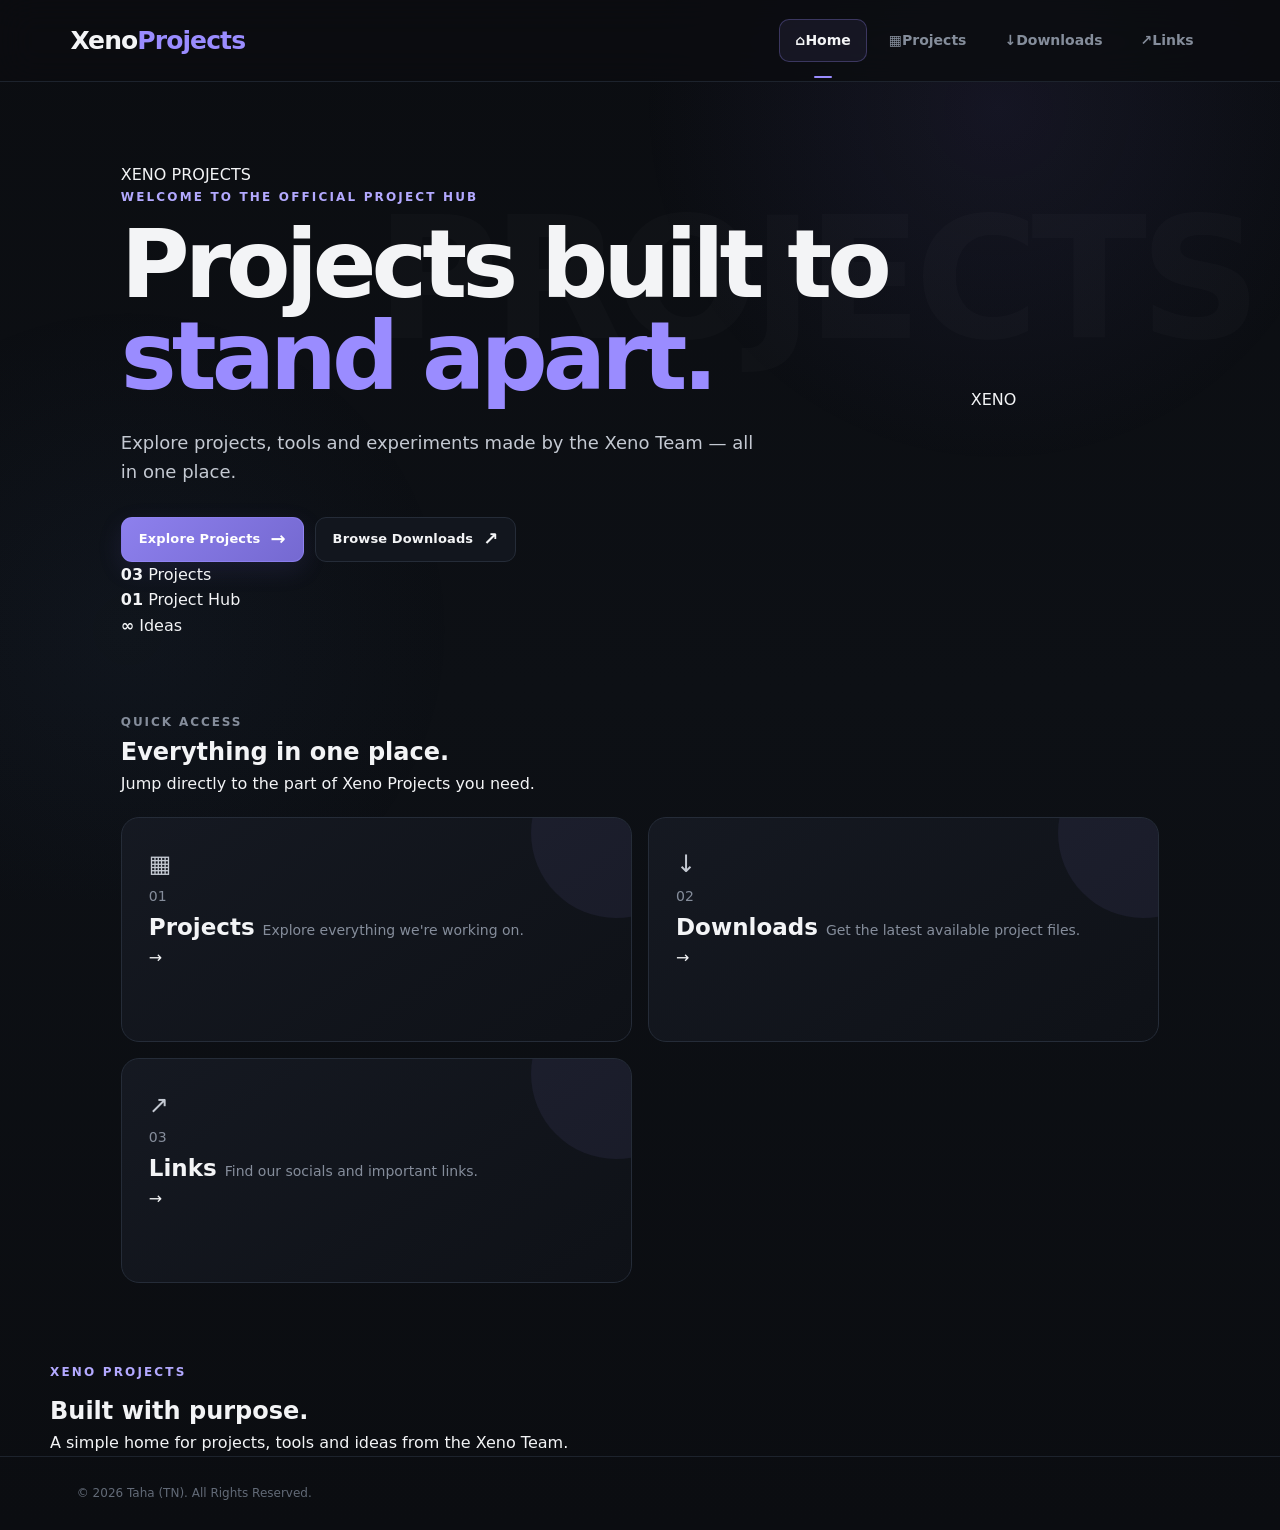
==== index.html @ 8f8568cd "Update index.html" ====
<!DOCTYPE html>
<html lang="en">
<head>
<meta charset="UTF-8">
<meta name="viewport" content="width=device-width,initial-scale=1.0">

<meta name="description" content="Xeno Projects — projects, downloads and links made by the Xeno Team.">

<title>Xeno Projects</title>

<link rel="stylesheet" href="style.css">
</head>

<body class="home-page">

<!-- =========================
     INTRO
========================= -->

<div class="intro-screen">

    <div class="intro-glow intro-glow-one"></div>
    <div class="intro-glow intro-glow-two"></div>

    <div class="intro-line"></div>

    <div class="intro-content">

        <p class="intro-small">
            A project by
        </p>

        <h1>
            Taha
        </h1>

        <div class="intro-sub">
            XENO PROJECTS
        </div>

    </div>

</div>


<div class="page">

<!-- =========================
     NAVBAR
========================= -->

<header class="navbar">

    <a class="logo" href="index.html">
        Xeno<span>Projects</span>
    </a>

    <nav>

        <a class="nav-btn active" href="index.html">
            <span>⌂</span> Home
        </a>

        <a class="nav-btn" href="projects.html">
            <span>▦</span> Projects
        </a>

        <a class="nav-btn" href="downloads.html">
            <span>↓</span> Downloads
        </a>

        <a class="nav-btn" href="links.html">
            <span>↗</span> Links
        </a>

    </nav>

</header>


<main>

<!-- =========================
     HERO
========================= -->

<section class="hero home-hero">

    <div class="hero-orb orb-one"></div>
    <div class="hero-orb orb-two"></div>

    <div class="hero-content">

        <div class="hero-label">
            <span class="label-dot"></span>
            XENO PROJECTS
        </div>

        <p class="eyebrow">
            Welcome to the official project hub
        </p>

        <h1>
            Projects built to
            <span>stand apart.</span>
        </h1>

        <p class="hero-text">
            Explore projects, tools and experiments made by the
            Xeno Team — all in one place.
        </p>

        <div class="hero-buttons">

            <a class="btn primary hero-main-btn" href="projects.html">
                Explore Projects
                <span class="btn-arrow">→</span>
            </a>

            <a class="btn secondary" href="downloads.html">
                Browse Downloads
                <span class="btn-arrow">↗</span>
            </a>

        </div>

        <div class="hero-meta">

            <div>
                <strong>03</strong>
                <span>Projects</span>
            </div>

            <div class="meta-divider"></div>

            <div>
                <strong>01</strong>
                <span>Project Hub</span>
            </div>

            <div class="meta-divider"></div>

            <div>
                <strong>∞</strong>
                <span>Ideas</span>
            </div>

        </div>

    </div>

    <div class="hero-mark">
        XENO
    </div>

</section>


<!-- =========================
     QUICK ACCESS
========================= -->

<section class="quick-nav">

    <div class="section-topline">

        <div>
            <p class="quick-title">
                QUICK ACCESS
            </p>

            <h2>
                Everything in one place.
            </h2>
        </div>

        <p class="section-note">
            Jump directly to the part of Xeno Projects you need.
        </p>

    </div>


    <div class="block-grid">

        <a class="nav-block home-project-block" href="projects.html">

            <div class="nav-block-top">
                <div class="nav-icon">▦</div>
                <span class="block-number">01</span>
            </div>

            <div class="nav-block-content">

                <strong>
                    Projects
                </strong>

                <span>
                    Explore everything we're working on.
                </span>

            </div>

            <div class="block-arrow">
                →
            </div>

        </a>


        <a class="nav-block home-download-block" href="downloads.html">

            <div class="nav-block-top">
                <div class="nav-icon">↓</div>
                <span class="block-number">02</span>
            </div>

            <div class="nav-block-content">

                <strong>
                    Downloads
                </strong>

                <span>
                    Get the latest available project files.
                </span>

            </div>

            <div class="block-arrow">
                →
            </div>

        </a>


        <a class="nav-block home-links-block" href="links.html">

            <div class="nav-block-top">
                <div class="nav-icon">↗</div>
                <span class="block-number">03</span>
            </div>

            <div class="nav-block-content">

                <strong>
                    Links
                </strong>

                <span>
                    Find our socials and important links.
                </span>

            </div>

            <div class="block-arrow">
                →
            </div>

        </a>

    </div>

</section>


<!-- =========================
     BOTTOM INFO
========================= -->

<section class="home-bottom">

    <div class="home-bottom-inner">

        <div>

            <p class="eyebrow">
                XENO PROJECTS
            </p>

            <h2>
                Built with purpose.
            </h2>

        </div>

        <p>
            A simple home for projects, tools and ideas from
            the Xeno Team.
        </p>

    </div>

</section>

</main>


<!-- =========================
     FOOTER
========================= -->

<footer>

    <p>
        © 2026 Taha (TN). All Rights Reserved.
    </p>

</footer>

</div>


<script>

/* PAGE TRANSITIONS */

document.querySelectorAll('a[href$=".html"]').forEach(link => {

    link.addEventListener("click", e => {

        if (link.hostname !== location.hostname) return;

        e.preventDefault();

        document.body.classList.add("leaving");

        setTimeout(() => {
            location.href = link.href;
        }, 220);

    });

});


window.addEventListener("pageshow", () => {

    document.body.classList.remove("leaving");

});


/* INTRO */

setTimeout(() => {

    const intro = document.querySelector(".intro-screen");

    if (intro) {
        intro.classList.add("intro-finished");
    }

}, 2600);

</script>

</body>
</html>
---- style.css ----
/* =========================================================
   XENO PROJECTS
   Professional Project Portfolio Theme
========================================================= */

* {
    margin: 0;
    padding: 0;
    box-sizing: border-box;
}

html {
    scroll-behavior: smooth;
}

:root {

    /* Core */

    --background: #0b0d11;
    --background-soft: #10131a;

    --surface: #12161e;
    --surface-2: #171c25;
    --surface-3: #1b212c;

    --border: #252c38;
    --border-soft: #1d232d;

    /* Text */

    --text: #f3f4f6;
    --text-soft: #c4c9d2;
    --muted: #858d9b;
    --muted-2: #626a77;

    /* Brand */

    --brand: #9a8cff;
    --brand-light: #b3a9ff;
    --brand-dark: #7769df;

    --blue: #6ea8ff;
    --teal: #63c7bd;

    /* Status */

    --green: #73c991;
    --amber: #d7a75d;

    /* Layout */

    --max-width: 1180px;
    --radius: 18px;
}


body {

    font-family:
        Inter,
        ui-sans-serif,
        system-ui,
        -apple-system,
        BlinkMacSystemFont,
        "Segoe UI",
        sans-serif;

    background:
        linear-gradient(
            180deg,
            #0b0d11 0%,
            #0d1015 45%,
            #0b0d11 100%
        );

    color: var(--text);

    line-height: 1.6;

    overflow-x: hidden;

    opacity: 1;

    transition: opacity .18s ease;
}


body.leaving {
    opacity: 0;
}


a {
    color: inherit;
    text-decoration: none;
}


button,
a {
    -webkit-tap-highlight-color: transparent;
}


.page {

    min-height: 100vh;

    position: relative;

    overflow: hidden;
}


/* =========================================================
   BACKGROUND
========================================================= */

.page::before {

    content: "";

    position: fixed;

    inset: 0;

    pointer-events: none;

    background:
        radial-gradient(
            circle at 78% 12%,
            rgba(121, 108, 220, .09),
            transparent 28%
        ),
        radial-gradient(
            circle at 10% 70%,
            rgba(73, 111, 170, .055),
            transparent 25%
        );

    z-index: -2;
}


.page::after {

    content: "";

    position: fixed;

    inset: 0;

    pointer-events: none;

    opacity: .18;

    background-image:
        linear-gradient(
            rgba(255,255,255,.018) 1px,
            transparent 1px
        ),
        linear-gradient(
            90deg,
            rgba(255,255,255,.018) 1px,
            transparent 1px
        );

    background-size: 55px 55px;

    mask-image:
        linear-gradient(
            to bottom,
            black,
            transparent 75%
        );

    z-index: -1;
}


/* =========================================================
   NAVIGATION
========================================================= */

.navbar {

    width: 100%;

    min-height: 82px;

    padding: 16px 5.5%;

    display: flex;

    align-items: center;

    justify-content: space-between;

    gap: 25px;

    border-bottom: 1px solid var(--border-soft);

    background:
        rgba(11, 13, 17, .82);

    backdrop-filter: blur(18px);

    position: relative;

    z-index: 10;
}


.logo {

    font-size: 25px;

    font-weight: 800;

    letter-spacing: -.9px;

    white-space: nowrap;
}


.logo span {

    color: var(--brand);

    font-weight: 750;
}


nav {

    display: flex;

    align-items: center;

    justify-content: flex-end;

    gap: 6px;

    flex-wrap: wrap;
}


.nav-btn {

    position: relative;

    display: inline-flex;

    align-items: center;

    justify-content: center;

    min-height: 42px;

    padding: 9px 15px;

    border: 1px solid transparent;

    border-radius: 10px;

    color: var(--muted);

    font-size: 14px;

    font-weight: 650;

    transition:
        color .2s ease,
        background .2s ease,
        border-color .2s ease,
        transform .2s ease;
}


.nav-btn:hover {

    color: var(--text);

    background: rgba(255,255,255,.035);

    border-color: var(--border);

    transform: translateY(-1px);
}


.nav-btn.active {

    color: var(--text);

    background: rgba(154,140,255,.08);

    border-color: rgba(154,140,255,.28);
}


.nav-btn.active::after {

    content: "";

    position: absolute;

    left: 50%;

    bottom: -17px;

    width: 18px;

    height: 2px;

    transform: translateX(-50%);

    border-radius: 99px;

    background: var(--brand);
}


/* =========================================================
   GENERAL
========================================================= */

main {

    width: 100%;

    max-width: var(--max-width);

    margin: auto;
}


.section {

    padding: 88px 5.5% 100px;
}


.section-heading {

    max-width: 720px;

    margin-bottom: 48px;
}


.eyebrow {

    margin-bottom: 10px;

    color: var(--brand-light);

    font-size: 12px;

    font-weight: 750;

    letter-spacing: .18em;

    text-transform: uppercase;
}


.section-heading h1,
.section-heading h2 {

    font-size:
        clamp(
            42px,
            6vw,
            68px
        );

    line-height: 1.02;

    letter-spacing: -2.8px;

    font-weight: 800;
}


.section-heading p:not(.eyebrow) {

    max-width: 620px;

    margin-top: 15px;

    color: var(--muted);

    font-size: 16px;
}


/* =========================================================
   BUTTONS
========================================================= */

.btn {

    display: inline-flex;

    align-items: center;

    justify-content: center;

    gap: 10px;

    min-height: 45px;

    padding: 11px 17px;

    border: 1px solid var(--border);

    border-radius: 11px;

    font-size: 13px;

    font-weight: 750;

    letter-spacing: .01em;

    transition:
        transform .2s ease,
        background .2s ease,
        border-color .2s ease,
        box-shadow .2s ease;
}


.btn:hover {

    transform: translateY(-2px);
}


.btn.primary {

    color: #fff;

    border-color: rgba(154,140,255,.45);

    background:
        linear-gradient(
            135deg,
            #8d80ed,
            #7569d1
        );

    box-shadow:
        0 8px 25px rgba(105,91,205,.13);
}


.btn.primary:hover {

    border-color: var(--brand-light);

    box-shadow:
        0 12px 32px rgba(105,91,205,.22);
}


.btn.secondary {

    color: var(--text);

    background: var(--surface);
}


.btn.secondary:hover {

    background: var(--surface-2);

    border-color: #3a4351;
}


.btn.small {

    min-height: 38px;

    padding: 8px 13px;

    border-radius: 9px;

    font-size: 12px;
}


.btn-arrow {

    font-size: 16px;

    line-height: 1;

    transition: transform .2s ease;
}


.btn:hover .btn-arrow {

    transform: translateX(3px);
}


/* =========================================================
   HERO
========================================================= */

.hero {

    min-height: 590px;

    padding: 80px 6% 50px;

    display: flex;

    align-items: center;

    position: relative;
}


.hero::after {

    content: "PROJECTS";

    position: absolute;

    right: -2%;

    top: 10%;

    color: rgba(255,255,255,.018);

    font-size:
        clamp(
            80px,
            14vw,
            170px
        );

    font-weight: 900;

    letter-spacing: -8px;

    pointer-events: none;
}


.hero-content {

    max-width: 850px;

    position: relative;

    z-index: 1;
}


.hero h1 {

    margin: 12px 0 26px;

    font-size:
        clamp(
            54px,
            9vw,
            94px
        );

    line-height: .98;

    letter-spacing: -5px;

    font-weight: 850;
}


.hero h1 span {

    color: var(--brand);
}


.hero-text {

    max-width: 650px;

    margin-bottom: 30px;

    color: var(--text-soft);

    font-size: 18px;
}


.hero-buttons {

    display: flex;

    gap: 11px;

    flex-wrap: wrap;
}


/* =========================================================
   QUICK ACCESS
========================================================= */

.quick-nav {

    padding: 25px 6% 80px;
}


.quick-title {

    color: var(--muted);

    font-size: 12px;

    letter-spacing: .16em;

    text-transform: uppercase;

    font-weight: 750;
}


.block-grid {

    display: grid;

    grid-template-columns:
        repeat(
            2,
            minmax(0,1fr)
        );

    gap: 16px;

    margin-top: 20px;
}


.nav-block {

    min-height: 225px;

    padding: 27px;

    display: flex;

    flex-direction: column;

    align-items: flex-start;

    position: relative;

    overflow: hidden;

    border: 1px solid var(--border);

    border-radius: 18px;

    background:
        linear-gradient(
            145deg,
            rgba(22,26,35,.96),
            rgba(15,18,24,.96)
        );

    transition:
        transform .25s ease,
        border-color .25s ease,
        box-shadow .25s ease;
}


.nav-block::before {

    content: "";

    position: absolute;

    width: 170px;

    height: 170px;

    right: -70px;

    top: -70px;

    border-radius: 50%;

    background:
        rgba(154,140,255,.07);
}


.nav-block:hover {

    transform: translateY(-4px);

    border-color: rgba(154,140,255,.35);

    box-shadow:
        0 20px 45px rgba(0,0,0,.22);
}


.nav-icon {

    font-size: 24px;

    color: var(--text-soft);
}


.nav-block strong {

    margin-top: auto;

    padding-top: 35px;

    font-size: 23px;

    font-weight: 750;
}


.nav-block span {

    margin-top: 5px;

    color: var(--muted);

    font-size: 14px;
}


/* =========================================================
   PROJECT CARDS
========================================================= */

.project-card-grid {

    display: grid;

    grid-template-columns:
        repeat(
            3,
            minmax(0,1fr)
        );

    gap: 22px;

    align-items: stretch;
}


.project-card {

    min-width: 0;

    display: flex;

    flex-direction: column;

    overflow: hidden;

    border: 1px solid var(--border);

    border-radius: 20px;

    background:
        linear-gradient(
            160deg,
            #151921,
            #101319
        );

    box-shadow:
        0 12px 30px rgba(0,0,0,.14);

    transition:
        transform .25s ease,
        border-color .25s ease,
        box-shadow .25s ease;
}


.project-card:hover {

    transform: translateY(-6px);

    box-shadow:
        0 22px 50px rgba(0,0,0,.27);
}


/* Individual project accents */

.project-xeno:hover {

    border-color: rgba(154,140,255,.52);
}


.project-bandai:hover {

    border-color: rgba(110,168,255,.52);
}


.project-rezzy:hover {

    border-color: rgba(99,199,189,.52);
}


/* Project visual */

.project-image {

    min-height: 205px;

    padding: 24px;

    display: flex;

    flex-direction: column;

    align-items: flex-start;

    justify-content: space-between;

    position: relative;

    overflow: hidden;

    border-bottom: 1px solid var(--border);
}


.project-image::before {

    content: "";

    position: absolute;

    width: 240px;

    height: 240px;

    right: -100px;

    top: -100px;

    border-radius: 50%;

    opacity: .55;

    pointer-events: none;
}


.project-xeno .project-image {

    background:
        linear-gradient(
            145deg,
            rgba(103,88,190,.15),
            rgba(18,21,28,.96) 72%
        );
}


.project-xeno .project-image::before {

    background: rgba(154,140,255,.16);
}


.project-bandai .project-image {

    background:
        linear-gradient(
            145deg,
            rgba(58,112,181,.15),
            rgba(18,21,28,.96) 72%
        );
}


.project-bandai .project-image::before {

    background: rgba(110,168,255,.15);
}


.project-rezzy .project-image {

    background:
        linear-gradient(
            145deg,
            rgba(47,137,127,.14),
            rgba(18,21,28,.96) 72%
        );
}


.project-rezzy .project-image::before {

    background: rgba(99,199,189,.14);
}


.project-number {

    position: relative;

    z-index: 1;

    color: var(--muted-2);

    font-size: 12px;

    font-weight: 750;

    letter-spacing: .12em;
}


.project-image-title {

    position: relative;

    z-index: 1;

    color: var(--text-soft);

    font-size: 18px;

    font-weight: 650;

    letter-spacing: .08em;

    line-height: 1.15;
}


.project-image-title strong {

    display: block;

    color: var(--text);

    font-size: 28px;

    font-weight: 850;

    letter-spacing: -.8px;
}


.project-status {

    position: relative;

    z-index: 1;

    padding: 5px 9px;

    border: 1px solid rgba(255,255,255,.09);

    border-radius: 7px;

    background: rgba(0,0,0,.16);

    color: var(--text-soft);

    font-size: 10px;

    font-weight: 750;

    letter-spacing: .08em;

    text-transform: uppercase;
}


/* Project content */

.project-card-body {

    min-height: 330px;

    padding: 24px;

    display: flex;

    flex-direction: column;

    align-items: flex-start;
}


.tag {

    margin-bottom: 8px;

    color: var(--muted);

    font-size: 10px;

    font-weight: 750;

    letter-spacing: .15em;

    text-transform: uppercase;
}


.project-card-body h2 {

    margin-bottom: 10px;

    font-size: 25px;

    line-height: 1.15;

    letter-spacing: -.6px;

    font-weight: 800;
}


.project-card-body > p {

    color: var(--text-soft);

    font-size: 14px;

    line-height: 1.65;
}


/* Metadata */

.project-meta {

    width: 100%;

    margin-top: 23px;

    padding-top: 17px;

    display: grid;

    grid-template-columns: 1fr 1fr;

    gap: 10px;

    border-top: 1px solid var(--border-soft);
}


.project-meta div {

    min-width: 0;
}


.project-meta span {

    display: block;

    margin-bottom: 3px;

    color: var(--muted-2);

    font-size: 9px;

    font-weight: 750;

    letter-spacing: .13em;

}


.project-meta strong {

    color: var(--text-soft);

    font-size: 12px;

    font-weight: 650;
}


.project-btn {

    width: 100%;

    margin-top: auto;
}


/* =========================================================
   GENERIC CARDS
========================================================= */

.cards {

    display: grid;

    grid-template-columns:
        repeat(
            3,
            minmax(0,1fr)
        );

    gap: 22px;

    margin-top: 25px;
}


.card {

    margin: 0;

    overflow: hidden;

    border: 1px solid var(--border);

    border-radius: 18px;

    background:
        linear-gradient(
            145deg,
            #151921,
            #101319
        );

    transition:
        transform .25s ease,
        border-color .25s ease,
        box-shadow .25s ease;
}


.card:hover {

    transform: translateY(-5px);

    border-color: rgba(154,140,255,.4);

    box-shadow:
        0 18px 45px rgba(0,0,0,.24);
}


.card-body {

    padding: 24px;

    display: flex;

    flex-direction: column;

    align-items: flex-start;
}


/* =========================================================
   PROJECT DETAIL PAGES
========================================================= */

.project-hero {

    padding: 80px 6% 50px;

    background:
        radial-gradient(
            circle at 76% 20%,
            rgba(154,140,255,.11),
            transparent 32%
        );
}


.project-hero h1 {

    margin: 8px 0 18px;

    font-size:
        clamp(
            42px,
            8vw,
            72px
        );

    line-height: 1;

    letter-spacing: -3px;
}


.project-hero p {

    max-width: 720px;

    color: var(--text-soft);

    font-size: 17px;
}


.project-content {

    max-width: 1000px;

    margin: auto;

    padding: 35px 6% 80px;
}


.info-grid {

    display: grid;

    grid-template-columns:
        repeat(
            2,
            1fr
        );

    gap: 15px;

    margin: 25px 0 35px;
}


.info-box {

    padding: 21px;

    border: 1px solid var(--border);

    border-radius: 14px;

    background: var(--surface);
}


.info-box h3 {

    margin-bottom: 7px;

    font-size: 16px;
}


.info-box p {

    color: var(--muted);

    font-size: 14px;
}


.feature-list {

    display: grid;

    gap: 9px;

    margin: 18px 0 30px;
}


.feature {

    padding: 14px 17px;

    border: 1px solid var(--border);

    border-radius: 11px;

    background: var(--background-soft);

    color: var(--text-soft);
}


.back-row {

    max-width: 1000px;

    margin: auto;

    padding: 25px 6% 0;
}


.disclaimer {

    margin-top: 30px;

    padding: 17px;

    border-left: 3px solid var(--brand);

    background: var(--surface);

    color: var(--muted);

    font-size: 13px;
}


/* =========================================================
   DOWNLOADS
========================================================= */

.download-section {

    padding: 35px 6% 80px;
}


.download-grid {

    display: grid;

    gap: 18px;
}


.download-card {

    display: flex;

    align-items: center;

    gap: 22px;

    padding: 24px;

    border: 1px solid var(--border);

    border-radius: 18px;

    background:
        linear-gradient(
            145deg,
            #151921,
            #101319
        );

    transition:
        transform .25s ease,
        border-color .25s ease,
        box-shadow .25s ease;
}


.download-card:hover {

    transform: translateY(-4px);

    border-color: rgba(154,140,255,.35);

    box-shadow:
        0 16px 40px rgba(0,0,0,.22);
}


.download-icon {

    flex: 0 0 auto;

    color: var(--brand-light);

    font-size: 28px;
}


.download-info {

    flex: 1;
}


.download-info h2 {

    margin-bottom: 5px;

    font-size: 22px;
}


.download-info p {

    margin-bottom: 5px;

    color: var(--text-soft);

    font-size: 14px;
}


.download-type {

    color: var(--muted);

    font-size: 12px;
}


.download-btn {

    flex: 0 0 auto;

    white-space: nowrap;
}


/* =========================================================
   INTRO
========================================================= */

.intro-screen {

    position: fixed;

    inset: 0;

    z-index: 9999;

    display: flex;

    align-items: center;

    justify-content: center;

    background: var(--background);

    animation: introFade 2.2s ease forwards;

    pointer-events: none;
}


.intro-content {

    text-align: center;

    animation: introText 1.4s ease forwards;
}


.intro-content p {

    margin-bottom: 5px;

    color: var(--muted);

    font-size: 13px;

    font-weight: 700;

    letter-spacing: .25em;

    text-transform: uppercase;
}


.intro-content h1 {

    color: var(--text);

    font-size:
        clamp(
            48px,
            10vw,
            82px
        );

    font-weight: 850;

    letter-spacing: -4px;
}


@keyframes introText {

    0% {
        opacity: 0;
        transform: translateY(18px) scale(.97);
    }

    25% {
        opacity: 1;
        transform: translateY(0) scale(1);
    }

    65% {
        opacity: 1;
        transform: translateY(0) scale(1);
    }

    100% {
        opacity: 0;
        transform: translateY(-8px) scale(1.02);
    }
}


@keyframes introFade {

    0%,
    65% {
        opacity: 1;
        visibility: visible;
    }

    100% {
        opacity: 0;
        visibility: hidden;
    }
}


/* =========================================================
   BANDAI CREATOR
========================================================= */

.bandai-download-card {

    position: relative;

    flex-wrap: wrap;
}


.platform-options {

    width: 100%;

    display: none;

    grid-template-columns:
        repeat(
            2,
            minmax(0,1fr)
        );

    gap: 12px;

    margin-top: 5px;

    padding-top: 18px;

    border-top: 1px solid var(--border);
}


.platform-options.show {

    display: grid;

    animation: platformOpen .25s ease;
}


.platform-block {

    min-height: 100px;

    padding: 18px;

    display: flex;

    flex-direction: column;

    justify-content: center;

    border: 1px solid var(--border);

    border-radius: 13px;

    background: var(--surface);

    transition:
        transform .2s ease,
        border-color .2s ease;
}


.platform-block:hover {

    transform: translateY(-3px);

    border-color: rgba(154,140,255,.35);
}


.platform-block strong {

    margin-bottom: 4px;

    font-size: 17px;
}


.platform-block span {

    color: var(--muted);

    font-size: 12px;
}


@keyframes platformOpen {

    from {
        opacity: 0;
        transform: translateY(-8px);
    }

    to {
        opacity: 1;
        transform: translateY(0);
    }
}


/* =========================================================
   LINKS
========================================================= */

.link-grid {

    display: grid;

    grid-template-columns:
        repeat(
            2,
            minmax(0,1fr)
        );

    gap: 16px;

    margin-top: 25px;
}


.link-card {

    min-height: 225px;

    padding: 27px;

    display: flex;

    flex-direction: column;

    align-items: flex-start;

    position: relative;

    overflow: hidden;

    border: 1px solid var(--border);

    border-radius: 18px;

    background:
        linear-gradient(
            145deg,
            #151921,
            #101319
        );

    transition:
        transform .25s ease,
        border-color .25s ease,
        box-shadow .25s ease;
}


.link-card::before {

    content: "";

    position: absolute;

    width: 150px;

    height: 150px;

    right: -55px;

    top: -55px;

    border-radius: 50%;

    background: rgba(154,140,255,.07);
}


.link-card:hover {

    transform: translateY(-5px);

    border-color: rgba(154,140,255,.35);

    box-shadow:
        0 18px 42px rgba(0,0,0,.22);
}


.link-icon {

    font-size: 25px;

    color: var(--text-soft);
}


.link-card strong {

    margin-top: auto;

    padding-top: 30px;

    font-size: 23px;

    font-weight: 750;
}


.link-card span {

    margin-top: 5px;

    color: var(--muted);

    font-size: 14px;
}


/* =========================================================
   FOOTER
========================================================= */

footer {

    padding: 27px 6%;

    border-top: 1px solid var(--border-soft);

    color: var(--muted-2);

    font-size: 12px;
}


/* =========================================================
   MOBILE
========================================================= */

@media (max-width: 900px) {

    .navbar {

        align-items: flex-start;

        gap: 14px;
    }


    nav {

        gap: 5px;
    }


    .nav-btn {

        padding: 9px 11px;

        font-size: 12px;
    }


    .project-card-grid {

        grid-template-columns: 1fr;
    }


    .project-card {

        max-width: 720px;

        width: 100%;

        margin: auto;
    }


    .cards {

        grid-template-columns: 1fr;
    }

}


@media (max-width: 700px) {

    .navbar {

        min-height: auto;

        padding: 14px 18px;

        flex-direction: column;

        align-items: stretch;
    }


    .logo {

        font-size: 23px;
    }


    nav {

        justify-content: flex-start;

        overflow-x: auto;

        flex-wrap: nowrap;

        padding-bottom: 2px;
    }


    .nav-btn {

        flex: 0 0 auto;

        min-height: 39px;

        padding: 8px 11px;

        border-radius: 9px;

        font-size: 12px;
    }


    .nav-btn.active::after {

        display: none;
    }


    .section {

        padding: 65px 18px 75px;
    }


    .section-heading {

        margin-bottom: 35px;
    }


    .section-heading h1,
    .section-heading h2 {

        font-size: 42px;

        letter-spacing: -2px;
    }


    .project-card-grid {

        gap: 18px;
    }


    .project-image {

        min-height: 180px;
    }


    .project-card-body {

        min-height: 0;

        padding: 21px;
    }


    .project-meta {

        margin-top: 20px;
    }


    .project-btn {

        margin-top: 24px;
    }


    .hero {

        min-height: 500px;

        padding: 60px 6% 45px;
    }


    .hero h1 {

        font-size:
            clamp(
                48px,
                15vw,
                70px
            );

        letter-spacing: -3px;
    }


    .hero-text {

        font-size: 16px;
    }


    .block-grid {

        grid-template-columns: 1fr;
    }


    .nav-block {

        min-height: 205px;
    }


    .info-grid {

        grid-template-columns: 1fr;
    }


    .project-hero {

        padding: 55px 6% 40px;
    }


    .project-hero h1 {

        font-size: 46px;

        letter-spacing: -2px;
    }


    .download-card {

        align-items: flex-start;

        flex-wrap: wrap;
    }


    .download-btn {

        margin-left: 50px;
    }


    .platform-options {

        grid-template-columns: 1fr;
    }


    .link-grid {

        grid-template-columns: 1fr;
    }


    .link-card {

        min-height: 205px;
    }


    footer {

        padding: 23px 18px;
    }

}
/* =========================================================
   PROJECT CARDS — NEW DESIGN
========================================================= */

.project-card-grid{
    display:grid;
    grid-template-columns:repeat(3,minmax(0,1fr));
    gap:22px;
    margin-top:32px;
}

.project-card{
    position:relative;
    overflow:hidden;

    display:flex;
    flex-direction:column;

    min-height:500px;

    border:1px solid #272d39;
    border-radius:24px;

    background:#0d1016;

    box-shadow:
        0 15px 40px rgba(0,0,0,.18);

    transition:
        transform .28s ease,
        border-color .28s ease,
        box-shadow .28s ease;
}

.project-card:hover{
    transform:translateY(-8px);

    box-shadow:
        0 25px 60px rgba(0,0,0,.35);
}


/* PROJECT HEADER */

.project-image{
    position:relative;

    min-height:210px;

    display:flex;
    flex-direction:column;
    align-items:center;
    justify-content:center;

    padding:30px;

    overflow:hidden;

    border-bottom:1px solid rgba(255,255,255,.07);

    text-align:center;
}


/* Background decoration */

.project-image::before{
    content:"";

    position:absolute;

    width:230px;
    height:230px;

    border-radius:50%;

    top:-100px;
    right:-70px;

    opacity:.16;

    filter:blur(3px);

    transition:
        transform .4s ease,
        opacity .4s ease;
}

.project-image::after{
    content:"";

    position:absolute;

    inset:0;

    background:
        linear-gradient(
            135deg,
            rgba(255,255,255,.04),
            transparent 45%
        );

    pointer-events:none;
}

.project-card:hover .project-image::before{
    transform:scale(1.25);

    opacity:.24;
}


/* PROJECT NUMBER */

.project-number{
    position:absolute;

    top:20px;
    left:21px;

    padding:6px 10px;

    border:1px solid rgba(255,255,255,.10);

    border-radius:8px;

    background:rgba(0,0,0,.18);

    font-size:10px;

    font-weight:800;

    letter-spacing:1.5px;

    color:rgba(255,255,255,.58);
}


/* PROJECT NAME */

.project-title{
    position:relative;
    z-index:2;

    font-family:
        Inter,
        system-ui,
        -apple-system,
        BlinkMacSystemFont,
        "Segoe UI",
        sans-serif;

    font-size:clamp(24px,2.3vw,31px);

    font-weight:900;

    letter-spacing:-1px;

    color:#f7f8fb;

    text-shadow:
        0 4px 25px rgba(0,0,0,.3);
}

.project-line{
    position:relative;
    z-index:2;

    width:42px;
    height:3px;

    margin-top:13px;

    border-radius:99px;

    transition:
        width .3s ease;
}

.project-card:hover .project-line{
    width:70px;
}


/* CARD CONTENT */

.project-card-body{
    display:flex;
    flex-direction:column;

    flex:1;

    padding:25px 25px 24px;
}

.project-card .tag{
    display:inline-flex;
    align-items:center;

    width:max-content;

    padding:6px 9px;

    margin-bottom:13px;

    border:1px solid rgba(255,255,255,.08);

    border-radius:7px;

    background:rgba(255,255,255,.025);

    font-size:10px;

    letter-spacing:1.3px;

    font-weight:850;
}

.project-card-body h3{
    margin-bottom:9px;

    font-size:24px;

    letter-spacing:-.5px;
}

.project-card-body p{
    margin-bottom:25px;

    color:#929baa;

    font-size:14px;

    line-height:1.7;
}


/* BUTTON */

.project-btn{
    width:100%;

    min-height:48px;

    margin-top:auto;

    display:flex;

    align-items:center;
    justify-content:center;

    gap:10px;

    border-radius:13px !important;

    font-size:13px;

    transition:
        transform .2s ease,
        box-shadow .2s ease,
        background .2s ease;
}

.btn-arrow{
    font-size:18px;

    transition:
        transform .2s ease;
}

.project-btn:hover .btn-arrow{
    transform:translateX(4px);
}


/* =========================================================
   XENO LEGENDS
========================================================= */

.project-legends{
    border-color:#293742;
}

.project-legends .project-image{
    background:
        radial-gradient(
            circle at 50% 50%,
            rgba(255,142,67,.13),
            transparent 65%
        ),
        linear-gradient(
            145deg,
            #121820,
            #0c1016
        );
}

.project-legends .project-image::before{
    background:#ff8e43;
}

.project-legends .project-line{
    background:#ff8e43;

    box-shadow:
        0 0 18px rgba(255,142,67,.35);
}

.project-legends .tag{
    color:#ffad72;
}

.project-legends .project-btn{
    background:#ff8e43;

    color:#101216;

    border-color:#ff8e43;

    box-shadow:
        0 8px 25px rgba(255,142,67,.12);
}

.project-legends:hover{
    border-color:#a65e32;
}

.project-legends .project-btn:hover{
    background:#ffad72;

    box-shadow:
        0 10px 32px rgba(255,142,67,.22);
}


/* =========================================================
   BANDAI CREATOR
========================================================= */

.project-bandai{
    border-color:#30343e;
}

.project-bandai .project-image{
    background:
        radial-gradient(
            circle at 50% 50%,
            rgba(83,220,190,.12),
            transparent 65%
        ),
        linear-gradient(
            145deg,
            #11191a,
            #0c1114
        );
}

.project-bandai .project-image::before{
    background:#53dcbe;
}

.project-bandai .project-line{
    background:#53dcbe;

    box-shadow:
        0 0 18px rgba(83,220,190,.3);
}

.project-bandai .tag{
    color:#71e6cf;
}

.project-bandai .project-btn{
    background:#53dcbe;

    color:#081311;

    border-color:#53dcbe;

    box-shadow:
        0 8px 25px rgba(83,220,190,.1);
}

.project-bandai:hover{
    border-color:#398f7e;
}

.project-bandai .project-btn:hover{
    background:#78e9d5;

    box-shadow:
        0 10px 32px rgba(83,220,190,.2);
}


/* =========================================================
   REZZY LEGENDS
========================================================= */

.project-rezzy{
    border-color:#34303c;
}

.project-rezzy .project-image{
    background:
        radial-gradient(
            circle at 50% 50%,
            rgba(190,112,255,.13),
            transparent 65%
        ),
        linear-gradient(
            145deg,
            #17121b,
            #0f0c13
        );
}

.project-rezzy .project-image::before{
    background:#c070ff;
}

.project-rezzy .project-line{
    background:#c070ff;

    box-shadow:
        0 0 18px rgba(192,112,255,.32);
}

.project-rezzy .tag{
    color:#d095ff;
}

.project-rezzy .project-btn{
    background:#c070ff;

    color:#100a15;

    border-color:#c070ff;

    box-shadow:
        0 8px 25px rgba(192,112,255,.11);
}

.project-rezzy:hover{
    border-color:#8248ad;
}

.project-rezzy .project-btn:hover{
    background:#d095ff;

    box-shadow:
        0 10px 32px rgba(192,112,255,.22);
}


/* =========================================================
   MOBILE PROJECT CARDS
========================================================= */

@media(max-width:900px){

    .project-card-grid{
        grid-template-columns:1fr 1fr;
    }

}

@media(max-width:650px){

    .project-card-grid{
        grid-template-columns:1fr;

        gap:18px;
    }

    .project-card{
        min-height:470px;
    }

    .project-image{
        min-height:190px;
    }

    .project-title{
        font-size:28px;
    }
}
/* =========================================================
   INDIVIDUAL PROJECT PAGES
========================================================= */

.project-page{
    --project-accent:#ff8e43;
    --project-soft:rgba(255,142,67,.12);
    --project-border:rgba(255,142,67,.28);
}


/* =========================================================
   PROJECT HERO
========================================================= */

.project-page .project-hero{
    position:relative;

    min-height:460px;

    display:flex;
    align-items:center;

    padding:90px 6% 70px;

    overflow:hidden;

    background:
        radial-gradient(
            circle at 78% 45%,
            var(--project-soft),
            transparent 30%
        ),
        linear-gradient(
            145deg,
            #0d1016,
            #090c11
        );

    border-bottom:1px solid rgba(255,255,255,.06);
}

.project-hero-content{
    position:relative;
    z-index:2;

    max-width:820px;
}

.project-badge{
    display:inline-flex;

    padding:7px 11px;

    margin-bottom:18px;

    border:1px solid var(--project-border);

    border-radius:8px;

    background:var(--project-soft);

    color:var(--project-accent);

    font-size:10px;

    font-weight:900;

    letter-spacing:1.7px;
}

.project-page .project-hero .eyebrow{
    color:#929baa;
}

.project-page .project-hero h1{
    margin:8px 0 20px;

    font-size:clamp(48px,8vw,82px);

    line-height:.98;

    letter-spacing:-4px;

    font-weight:900;
}

.project-page .project-hero h1 span{
    color:var(--project-accent);
}

.project-page .project-hero > .project-hero-content > p:last-child{
    max-width:700px;

    color:#aeb6c5;

    font-size:18px;

    line-height:1.75;
}


/* HERO ORB */

.hero-orb{
    position:absolute;

    width:390px;
    height:390px;

    right:5%;
    top:50%;

    transform:translateY(-50%);

    border-radius:50%;

    border:1px solid var(--project-border);

    background:
        radial-gradient(
            circle,
            var(--project-soft),
            transparent 65%
        );

    box-shadow:
        0 0 100px var(--project-soft);

    opacity:.75;
}

.hero-orb::before,
.hero-orb::after{
    content:"";

    position:absolute;

    border-radius:50%;

    border:1px solid var(--project-border);
}

.hero-orb::before{
    inset:45px;
}

.hero-orb::after{
    inset:100px;
}


/* =========================================================
   BACK BUTTON
========================================================= */

.project-page .back-row{
    padding:30px 6% 0;
}

.project-page .back-row .btn{
    border-color:rgba(255,255,255,.12);

    background:#10141b;

    color:#dce1ea;
}

.project-page .back-row .btn:hover{
    border-color:var(--project-accent);

    color:var(--project-accent);

    background:var(--project-soft);
}


/* =========================================================
   PROJECT CONTENT
========================================================= */

.project-page .project-content{
    padding:35px 6% 90px;

    max-width:1050px;
    margin:auto;
}

.project-page .info-grid{
    margin:0 0 60px;

    gap:18px;
}

.project-page .info-box{
    position:relative;

    padding:26px;

    border:1px solid rgba(255,255,255,.08);

    border-radius:18px;

    background:
        linear-gradient(
            145deg,
            #11151d,
            #0d1118
        );

    overflow:hidden;
}

.project-page .info-box::before{
    content:"";

    position:absolute;

    left:0;
    top:0;
    bottom:0;

    width:3px;

    background:var(--project-accent);

    box-shadow:
        0 0 18px var(--project-soft);
}

.info-label{
    display:block;

    margin-bottom:8px;

    color:var(--project-accent);

    font-size:10px;

    font-weight:900;

    letter-spacing:1.5px;
}

.project-page .info-box h3{
    margin-bottom:6px;

    font-size:19px;
}

.project-page .info-box p{
    color:#929baa;
}


/* CONTENT HEADING */

.content-heading{
    margin-bottom:25px;
}

.content-heading h2{
    margin-top:5px;

    font-size:clamp(30px,5vw,45px);

    letter-spacing:-1.5px;
}

.content-heading .eyebrow{
    color:var(--project-accent);
}


/* =========================================================
   FEATURE LIST
========================================================= */

.project-page .feature-list{
    display:grid;

    gap:12px;

    margin:0 0 35px;
}

.project-page .feature{
    display:flex;

    align-items:flex-start;

    gap:18px;

    padding:20px;

    border:1px solid rgba(255,255,255,.07);

    border-radius:15px;

    background:#0f131a;

    color:#c3c9d4;

    transition:
        transform .2s ease,
        border-color .2s ease,
        background .2s ease;
}

.project-page .feature:hover{
    transform:translateX(4px);

    border-color:var(--project-border);

    background:
        linear-gradient(
            90deg,
            var(--project-soft),
            #0f131a
        );
}

.project-page .feature > span{
    flex:0 0 34px;

    width:34px;
    height:34px;

    display:flex;

    align-items:center;
    justify-content:center;

    border:1px solid var(--project-border);

    border-radius:9px;

    background:var(--project-soft);

    color:var(--project-accent);

    font-size:10px;

    font-weight:900;
}

.project-page .feature strong{
    display:block;

    margin-bottom:3px;

    color:#f1f3f7;

    font-size:15px;
}

.project-page .feature p{
    color:#858e9e;

    font-size:13px;

    line-height:1.55;
}


/* =========================================================
   DISCLAIMER
========================================================= */

.project-page .disclaimer{
    margin-top:40px;

    padding:22px 24px;

    border:1px solid rgba(255,255,255,.07);

    border-left:3px solid var(--project-accent);

    border-radius:12px;

    background:
        linear-gradient(
            90deg,
            var(--project-soft),
            #0e1219
        );

    color:#858e9e;
}

.project-page .disclaimer strong{
    display:block;

    margin-bottom:6px;

    color:#dce1e8;

    font-size:13px;
}

.project-page .disclaimer p{
    font-size:13px;

    line-height:1.65;
}


/* =========================================================
   XENO LEGENDS — ORANGE
========================================================= */

.theme-legends{
    --project-accent:#ff8e43;
    --project-soft:rgba(255,142,67,.11);
    --project-border:rgba(255,142,67,.28);
}

.theme-legends .hero-orb{
    transform:translateY(-50%) rotate(15deg);
}

.theme-legends .project-hero{
    background:
        radial-gradient(
            circle at 78% 45%,
            rgba(255,142,67,.13),
            transparent 28%
        ),
        linear-gradient(
            145deg,
            #111419,
            #090c11
        );
}


/* =========================================================
   BANDAI CREATOR — TEAL
========================================================= */

.theme-bandai{
    --project-accent:#53dcbe;
    --project-soft:rgba(83,220,190,.10);
    --project-border:rgba(83,220,190,.28);
}

.theme-bandai .project-hero{
    background:
        radial-gradient(
            circle at 78% 45%,
            rgba(83,220,190,.12),
            transparent 28%
        ),
        linear-gradient(
            145deg,
            #0d1516,
            #090d10
        );
}

.theme-bandai .hero-orb{
    border-radius:28%;
    transform:translateY(-50%) rotate(12deg);
}


/* =========================================================
   REZZY LEGENDS — MAGENTA
========================================================= */

.theme-rezzy{
    --project-accent:#c070ff;
    --project-soft:rgba(192,112,255,.11);
    --project-border:rgba(192,112,255,.28);
}

.theme-rezzy .project-hero{
    background:
        radial-gradient(
            circle at 78% 45%,
            rgba(192,112,255,.14),
            transparent 29%
        ),
        linear-gradient(
            145deg,
            #151018,
            #0b0b10
        );
}

.theme-rezzy .hero-orb{
    border-radius:50%;

    box-shadow:
        0 0 100px rgba(192,112,255,.10);
}

.theme-rezzy .hero-orb::before{
    transform:rotate(45deg);
}


/* =========================================================
   PROJECT PAGE MOBILE
========================================================= */

@media(max-width:800px){

    .project-page .project-hero{
        min-height:430px;

        padding-top:65px;
        padding-bottom:55px;
    }

    .hero-orb{
        width:250px;
        height:250px;

        right:-100px;

        opacity:.45;
    }

    .project-page .project-hero h1{
        font-size:clamp(45px,13vw,68px);

        letter-spacing:-3px;
    }

    .project-page .project-hero > .project-hero-content > p:last-child{
        font-size:16px;
    }

    .project-page .project-content{
        padding-bottom:65px;
    }

}

@media(max-width:650px){

    .project-page .project-hero{
        padding-left:7%;
        padding-right:7%;
    }

    .project-page .project-content{
        padding-left:6%;
        padding-right:6%;
    }

    .project-page .info-grid{
        grid-template-columns:1fr;

        margin-bottom:45px;
    }

    .project-page .feature{
        padding:17px;

        gap:13px;
    }

    .project-page .feature > span{
        flex-basis:30px;

        width:30px;
        height:30px;
    }

    .project-page .back-row{
        padding-left:6%;
        padding-right:6%;
    }

   }
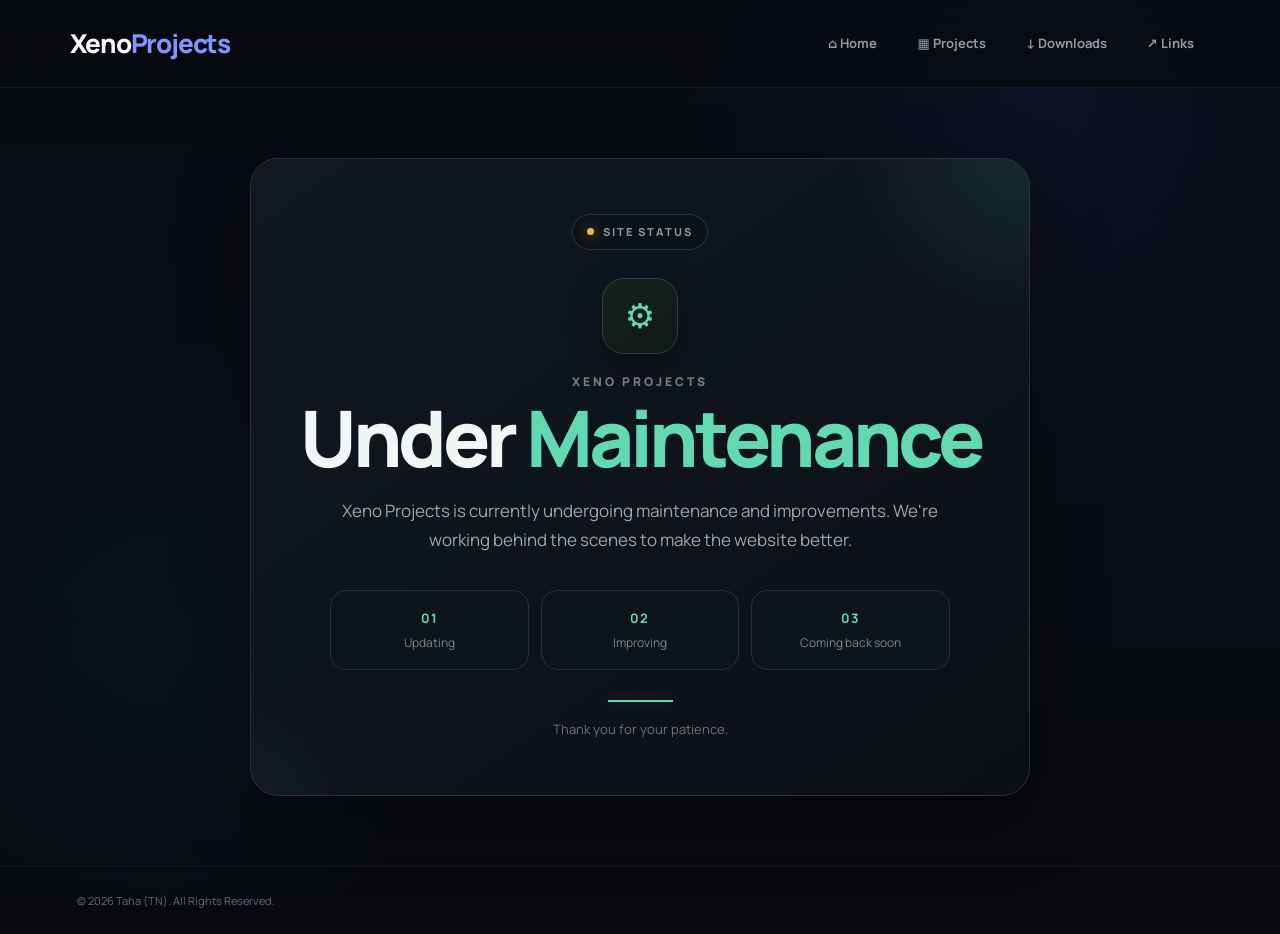
==== commit a7a57cb4: "Update index.html" ====
--- a/index.html
+++ b/index.html
@@ -1,5 +1,6 @@
 <!DOCTYPE html>
 <html lang="en">
+    <script src="maintenance.js"></script> 
 <head>
 <meta charset="UTF-8">
 <meta name="viewport" content="width=device-width,initial-scale=1.0">
--- a/style.css
+++ b/style.css
@@ -1,398 +1,167 @@
+@import url('https://fonts.googleapis.com/css2?family=Manrope:wght@400;500;600;700;800&display=swap');
+
+
 /* =========================================================
-   XENO PROJECTS
-   Professional Project Portfolio Theme
+   RESET
 ========================================================= */
 
-* {
-    margin: 0;
-    padding: 0;
-    box-sizing: border-box;
-}
-
-html {
-    scroll-behavior: smooth;
-}
-
-:root {
-
-    /* Core */
-
-    --background: #0b0d11;
-    --background-soft: #10131a;
-
-    --surface: #12161e;
-    --surface-2: #171c25;
-    --surface-3: #1b212c;
-
-    --border: #252c38;
-    --border-soft: #1d232d;
-
-    /* Text */
-
-    --text: #f3f4f6;
-    --text-soft: #c4c9d2;
-    --muted: #858d9b;
-    --muted-2: #626a77;
-
-    /* Brand */
-
-    --brand: #9a8cff;
-    --brand-light: #b3a9ff;
-    --brand-dark: #7769df;
-
-    --blue: #6ea8ff;
-    --teal: #63c7bd;
-
-    /* Status */
-
-    --green: #73c991;
-    --amber: #d7a75d;
-
-    /* Layout */
-
-    --max-width: 1180px;
-    --radius: 18px;
-}
-
-
-body {
-
-    font-family:
-        Inter,
-        ui-sans-serif,
-        system-ui,
-        -apple-system,
-        BlinkMacSystemFont,
-        "Segoe UI",
-        sans-serif;
-
-    background:
-        linear-gradient(
-            180deg,
-            #0b0d11 0%,
-            #0d1015 45%,
-            #0b0d11 100%
-        );
-
-    color: var(--text);
-
-    line-height: 1.6;
-
-    overflow-x: hidden;
-
-    opacity: 1;
-
-    transition: opacity .18s ease;
-}
-
-
-body.leaving {
-    opacity: 0;
-}
-
-
-a {
-    color: inherit;
-    text-decoration: none;
-}
-
+*{
+margin:0;
+padding:0;
+box-sizing:border-box
+}
+
+html{
+scroll-behavior:smooth
+}
+
+body{
+font-family:"Manrope",Inter,system-ui,-apple-system,BlinkMacSystemFont,"Segoe UI",sans-serif;
+background:#080a10;
+color:#f4f6fb;
+line-height:1.6;
+overflow-x:hidden;
+opacity:1;
+transition:opacity .22s ease
+}
+
+body.leaving{
+opacity:0
+}
+
+a{
+color:inherit;
+text-decoration:none
+}
 
 button,
-a {
-    -webkit-tap-highlight-color: transparent;
-}
-
-
-.page {
-
-    min-height: 100vh;
-
-    position: relative;
-
-    overflow: hidden;
+a{
+-webkit-tap-highlight-color:transparent
+}
+
+button{
+font-family:inherit
+}
+
+.page{
+min-height:100vh;
+position:relative;
+overflow:hidden
 }
 
 
 /* =========================================================
-   BACKGROUND
+   GLOBAL BACKGROUND
 ========================================================= */
 
-.page::before {
-
-    content: "";
-
-    position: fixed;
-
-    inset: 0;
-
-    pointer-events: none;
-
-    background:
-        radial-gradient(
-            circle at 78% 12%,
-            rgba(121, 108, 220, .09),
-            transparent 28%
-        ),
-        radial-gradient(
-            circle at 10% 70%,
-            rgba(73, 111, 170, .055),
-            transparent 25%
-        );
-
-    z-index: -2;
-}
-
-
-.page::after {
-
-    content: "";
-
-    position: fixed;
-
-    inset: 0;
-
-    pointer-events: none;
-
-    opacity: .18;
-
-    background-image:
-        linear-gradient(
-            rgba(255,255,255,.018) 1px,
-            transparent 1px
-        ),
-        linear-gradient(
-            90deg,
-            rgba(255,255,255,.018) 1px,
-            transparent 1px
-        );
-
-    background-size: 55px 55px;
-
-    mask-image:
-        linear-gradient(
-            to bottom,
-            black,
-            transparent 75%
-        );
-
-    z-index: -1;
+.page:before{
+content:"";
+position:fixed;
+inset:0;
+pointer-events:none;
+z-index:-2;
+
+background:
+radial-gradient(
+circle at 82% 10%,
+rgba(90,110,255,.075),
+transparent 28%
+),
+radial-gradient(
+circle at 12% 72%,
+rgba(56,189,248,.045),
+transparent 25%
+),
+linear-gradient(
+180deg,
+#080a10 0%,
+#090c13 50%,
+#07090e 100%
+)
 }
 
 
 /* =========================================================
-   NAVIGATION
+   NAVBAR
 ========================================================= */
 
-.navbar {
-
-    width: 100%;
-
-    min-height: 82px;
-
-    padding: 16px 5.5%;
-
-    display: flex;
-
-    align-items: center;
-
-    justify-content: space-between;
-
-    gap: 25px;
-
-    border-bottom: 1px solid var(--border-soft);
-
-    background:
-        rgba(11, 13, 17, .82);
-
-    backdrop-filter: blur(18px);
-
-    position: relative;
-
-    z-index: 10;
-}
-
-
-.logo {
-
-    font-size: 25px;
-
-    font-weight: 800;
-
-    letter-spacing: -.9px;
-
-    white-space: nowrap;
-}
-
-
-.logo span {
-
-    color: var(--brand);
-
-    font-weight: 750;
-}
-
-
-nav {
-
-    display: flex;
-
-    align-items: center;
-
-    justify-content: flex-end;
-
-    gap: 6px;
-
-    flex-wrap: wrap;
-}
-
-
-.nav-btn {
-
-    position: relative;
-
-    display: inline-flex;
-
-    align-items: center;
-
-    justify-content: center;
-
-    min-height: 42px;
-
-    padding: 9px 15px;
-
-    border: 1px solid transparent;
-
-    border-radius: 10px;
-
-    color: var(--muted);
-
-    font-size: 14px;
-
-    font-weight: 650;
-
-    transition:
-        color .2s ease,
-        background .2s ease,
-        border-color .2s ease,
-        transform .2s ease;
-}
-
-
-.nav-btn:hover {
-
-    color: var(--text);
-
-    background: rgba(255,255,255,.035);
-
-    border-color: var(--border);
-
-    transform: translateY(-1px);
-}
-
-
-.nav-btn.active {
-
-    color: var(--text);
-
-    background: rgba(154,140,255,.08);
-
-    border-color: rgba(154,140,255,.28);
-}
-
-
-.nav-btn.active::after {
-
-    content: "";
-
-    position: absolute;
-
-    left: 50%;
-
-    bottom: -17px;
-
-    width: 18px;
-
-    height: 2px;
-
-    transform: translateX(-50%);
-
-    border-radius: 99px;
-
-    background: var(--brand);
-}
-
-
-/* =========================================================
-   GENERAL
-========================================================= */
-
-main {
-
-    width: 100%;
-
-    max-width: var(--max-width);
-
-    margin: auto;
-}
-
-
-.section {
-
-    padding: 88px 5.5% 100px;
-}
-
-
-.section-heading {
-
-    max-width: 720px;
-
-    margin-bottom: 48px;
-}
-
-
-.eyebrow {
-
-    margin-bottom: 10px;
-
-    color: var(--brand-light);
-
-    font-size: 12px;
-
-    font-weight: 750;
-
-    letter-spacing: .18em;
-
-    text-transform: uppercase;
-}
-
-
-.section-heading h1,
-.section-heading h2 {
-
-    font-size:
-        clamp(
-            42px,
-            6vw,
-            68px
-        );
-
-    line-height: 1.02;
-
-    letter-spacing: -2.8px;
-
-    font-weight: 800;
-}
-
-
-.section-heading p:not(.eyebrow) {
-
-    max-width: 620px;
-
-    margin-top: 15px;
-
-    color: var(--muted);
-
-    font-size: 16px;
+.navbar{
+min-height:88px;
+padding:17px 5.5%;
+
+display:flex;
+align-items:center;
+justify-content:space-between;
+
+gap:25px;
+
+border-bottom:1px solid rgba(255,255,255,.055);
+
+background:rgba(8,10,16,.72);
+
+backdrop-filter:blur(20px);
+-webkit-backdrop-filter:blur(20px);
+
+position:relative;
+z-index:20
+}
+
+.logo{
+font-size:26px;
+font-weight:800;
+letter-spacing:-1.2px
+}
+
+.logo span{
+color:#8295ff
+}
+
+nav{
+display:flex;
+gap:8px;
+flex-wrap:wrap;
+justify-content:flex-end
+}
+
+.nav-btn{
+display:inline-flex;
+align-items:center;
+gap:7px;
+
+padding:11px 15px;
+
+border:1px solid transparent;
+border-radius:12px;
+
+color:#929aaa;
+
+font-size:13px;
+font-weight:700;
+
+transition:
+transform .2s ease,
+background .2s ease,
+border-color .2s ease,
+color .2s ease,
+box-shadow .2s ease
+}
+
+.nav-btn span{
+font-size:15px
+}
+
+.nav-btn:hover,
+.nav-btn.active{
+color:#f4f6fb;
+
+background:rgba(255,255,255,.045);
+
+border-color:rgba(130,149,255,.3);
+
+transform:translateY(-1px);
+
+box-shadow:
+0 7px 25px rgba(0,0,0,.15)
 }
 
 
@@ -400,282 +169,2073 @@
    BUTTONS
 ========================================================= */
 
-.btn {
-
-    display: inline-flex;
-
-    align-items: center;
-
-    justify-content: center;
-
-    gap: 10px;
-
-    min-height: 45px;
-
-    padding: 11px 17px;
-
-    border: 1px solid var(--border);
-
-    border-radius: 11px;
-
-    font-size: 13px;
-
-    font-weight: 750;
-
-    letter-spacing: .01em;
-
-    transition:
-        transform .2s ease,
-        background .2s ease,
-        border-color .2s ease,
-        box-shadow .2s ease;
-}
-
-
-.btn:hover {
-
-    transform: translateY(-2px);
-}
-
-
-.btn.primary {
-
-    color: #fff;
-
-    border-color: rgba(154,140,255,.45);
-
-    background:
-        linear-gradient(
-            135deg,
-            #8d80ed,
-            #7569d1
-        );
-
-    box-shadow:
-        0 8px 25px rgba(105,91,205,.13);
-}
-
-
-.btn.primary:hover {
-
-    border-color: var(--brand-light);
-
-    box-shadow:
-        0 12px 32px rgba(105,91,205,.22);
-}
-
-
-.btn.secondary {
-
-    color: var(--text);
-
-    background: var(--surface);
-}
-
-
-.btn.secondary:hover {
-
-    background: var(--surface-2);
-
-    border-color: #3a4351;
-}
-
-
-.btn.small {
-
-    min-height: 38px;
-
-    padding: 8px 13px;
-
-    border-radius: 9px;
-
-    font-size: 12px;
-}
-
-
-.btn-arrow {
-
-    font-size: 16px;
-
-    line-height: 1;
-
-    transition: transform .2s ease;
-}
-
-
-.btn:hover .btn-arrow {
-
-    transform: translateX(3px);
+.btn{
+display:inline-flex;
+align-items:center;
+justify-content:center;
+gap:10px;
+
+min-height:49px;
+
+padding:0 20px;
+
+border:1px solid transparent;
+border-radius:13px;
+
+font-size:13px;
+font-weight:800;
+
+cursor:pointer;
+
+transition:
+transform .2s ease,
+box-shadow .2s ease,
+background .2s ease,
+border-color .2s ease,
+color .2s ease
+}
+
+.btn:hover{
+transform:translateY(-3px)
+}
+
+.btn:active{
+transform:translateY(-1px)
+}
+
+.btn.primary{
+color:#080a10;
+
+background:linear-gradient(
+135deg,
+#91a4ff,
+#7188ff
+);
+
+border-color:#91a4ff;
+
+box-shadow:
+0 10px 30px rgba(113,136,255,.18)
+}
+
+.btn.primary:hover{
+box-shadow:
+0 15px 38px rgba(113,136,255,.28);
+
+background:linear-gradient(
+135deg,
+#a1b1ff,
+#7f95ff
+)
+}
+
+.btn.secondary{
+color:#f4f6fb;
+
+background:rgba(255,255,255,.035);
+
+border-color:#2a3040
+}
+
+.btn.secondary:hover{
+background:rgba(255,255,255,.065);
+
+border-color:#586584;
+
+box-shadow:
+0 12px 30px rgba(0,0,0,.2)
+}
+
+.btn.small{
+min-height:39px;
+padding:0 15px;
+border-radius:11px;
+font-size:12px
+}
+
+.btn-arrow{
+font-size:16px;
+transition:transform .2s ease
+}
+
+.btn:hover .btn-arrow{
+transform:translateX(3px)
 }
 
 
 /* =========================================================
-   HERO
+   HOME HERO
 ========================================================= */
 
-.hero {
-
-    min-height: 590px;
-
-    padding: 80px 6% 50px;
+.home-page .hero{
+min-height:650px;
+
+display:flex;
+align-items:center;
+
+padding:90px 6% 80px;
+
+position:relative;
+
+overflow:hidden
+}
+
+.home-hero:before{
+content:"";
+
+position:absolute;
+
+width:560px;
+height:560px;
+
+right:-190px;
+top:-180px;
+
+border-radius:50%;
+
+background:
+radial-gradient(
+circle,
+rgba(91,111,255,.14),
+rgba(91,111,255,0) 68%
+);
+
+filter:blur(10px);
+
+pointer-events:none
+}
+
+.hero-content{
+position:relative;
+z-index:3;
+
+max-width:800px
+}
+
+.hero-label{
+display:inline-flex;
+align-items:center;
+gap:9px;
+
+padding:7px 11px;
+
+margin-bottom:18px;
+
+border:1px solid rgba(130,149,255,.18);
+border-radius:8px;
+
+background:rgba(130,149,255,.045);
+
+color:#aeb9e8;
+
+font-size:10px;
+font-weight:800;
+letter-spacing:1.8px
+}
+
+.label-dot{
+width:6px;
+height:6px;
+
+border-radius:50%;
+
+background:#8295ff;
+
+box-shadow:
+0 0 12px rgba(130,149,255,.7)
+}
+
+.eyebrow{
+font-size:11px;
+letter-spacing:2.2px;
+text-transform:uppercase;
+
+color:#7e8799;
+
+font-weight:800
+}
+
+.home-hero .eyebrow{
+margin-bottom:8px
+}
+
+.home-hero h1{
+max-width:850px;
+
+font-size:clamp(50px,8vw,88px);
+
+line-height:.99;
+
+letter-spacing:-4.5px;
+
+font-weight:800
+}
+
+.home-hero h1 span{
+display:block;
+
+background:linear-gradient(
+100deg,
+#a4b3ff 0%,
+#8295ff 45%,
+#6fdbff 100%
+);
+
+-webkit-background-clip:text;
+background-clip:text;
+
+-webkit-text-fill-color:transparent;
+
+color:transparent
+}
+
+.hero-text{
+max-width:640px;
+
+margin:25px 0 31px;
+
+color:#9da6b7;
+
+font-size:16px;
+
+line-height:1.8
+}
+
+.hero-buttons{
+display:flex;
+gap:11px;
+flex-wrap:wrap
+}
+
+.hero-main-btn{
+padding-left:22px;
+padding-right:17px
+}
+
+.hero-meta{
+display:flex;
+align-items:center;
+
+gap:18px;
+
+margin-top:45px;
+
+color:#747d8d
+}
+
+.hero-meta div:not(.meta-divider){
+display:flex;
+flex-direction:column
+}
+
+.hero-meta strong{
+font-size:18px;
+color:#e6e9ef;
+font-weight:800
+}
+
+.hero-meta span{
+font-size:10px;
+letter-spacing:1px;
+text-transform:uppercase
+}
+
+.meta-divider{
+width:1px;
+height:30px;
+
+background:#242a35
+}
+
+.hero-mark{
+position:absolute;
+
+right:-20px;
+bottom:-45px;
+
+font-size:clamp(100px,20vw,250px);
+
+font-weight:800;
+
+letter-spacing:-13px;
+
+color:rgba(255,255,255,.018);
+
+pointer-events:none;
+
+user-select:none
+}
+
+.hero-orb{
+position:absolute;
+
+border-radius:50%;
+
+pointer-events:none
+}
+
+.orb-one{
+width:280px;
+height:280px;
+
+right:8%;
+top:18%;
+
+background:rgba(86,107,255,.045);
+
+filter:blur(70px)
+}
+
+.orb-two{
+width:220px;
+height:220px;
+
+left:12%;
+bottom:-100px;
+
+background:rgba(63,190,224,.035);
+
+filter:blur(70px)
+}
+
+
+/* =========================================================
+   HOME QUICK ACCESS
+========================================================= */
+
+.home-page .quick-nav{
+padding:75px 6% 85px
+}
+
+.section-topline{
+display:flex;
+align-items:flex-end;
+justify-content:space-between;
+
+gap:30px;
+
+margin-bottom:25px
+}
+
+.quick-title{
+font-size:10px;
+letter-spacing:2px;
+
+color:#6f7888;
+
+font-weight:800
+}
+
+.section-topline h2{
+margin-top:7px;
+
+font-size:clamp(28px,4vw,42px);
+
+letter-spacing:-1.8px;
+
+line-height:1.1
+}
+
+.section-note{
+max-width:330px;
+
+color:#737d8e;
+
+font-size:12px;
+
+text-align:right
+}
+
+.block-grid{
+display:grid;
+
+grid-template-columns:
+repeat(3,minmax(0,1fr));
+
+gap:14px
+}
+
+.nav-block{
+min-height:270px;
+
+padding:23px;
+
+border:1px solid #202632;
+border-radius:20px;
+
+background:
+linear-gradient(
+145deg,
+rgba(18,22,31,.95),
+rgba(11,14,21,.98)
+);
+
+position:relative;
+
+overflow:hidden;
+
+display:flex;
+flex-direction:column;
+
+transition:
+transform .25s ease,
+border-color .25s ease,
+box-shadow .25s ease
+}
+
+.nav-block:before{
+content:"";
+
+position:absolute;
+
+width:190px;
+height:190px;
+
+right:-80px;
+top:-85px;
+
+border-radius:50%;
+
+background:rgba(255,255,255,.025);
+
+transition:transform .35s ease
+}
+
+.nav-block:hover{
+transform:translateY(-6px);
+
+border-color:#38445b;
+
+box-shadow:
+0 22px 50px rgba(0,0,0,.28)
+}
+
+.nav-block:hover:before{
+transform:scale(1.25)
+}
+
+.nav-block-top{
+display:flex;
+align-items:center;
+justify-content:space-between;
+
+position:relative;
+z-index:1
+}
+
+.nav-icon{
+width:43px;
+height:43px;
+
+display:flex;
+align-items:center;
+justify-content:center;
+
+border:1px solid #2b3241;
+border-radius:12px;
+
+background:#11151d;
+
+font-size:19px;
+
+color:#a7b5ff
+}
+
+.block-number{
+color:#4d5565;
+
+font-size:10px;
+font-weight:800;
+letter-spacing:1px
+}
+
+.nav-block-content{
+position:relative;
+z-index:1;
+
+margin-top:auto
+}
+
+.nav-block strong{
+display:block;
+
+font-size:23px;
+letter-spacing:-.7px;
+
+font-weight:800
+}
+
+.nav-block span{
+display:block;
+
+margin-top:5px;
+
+color:#7d8696;
+
+font-size:12px
+}
+
+.block-arrow{
+position:absolute;
+
+right:22px;
+bottom:22px;
+
+font-size:18px;
+
+color:#555f72;
+
+transition:
+transform .2s ease,
+color .2s ease
+}
+
+.nav-block:hover .block-arrow{
+transform:translateX(4px);
+
+color:#a6b4ff
+}
+
+
+/* Individual home block accents */
+
+.home-project-block:hover{
+border-color:rgba(130,149,255,.45)
+}
+
+.home-download-block .nav-icon{
+color:#7edfc2
+}
+
+.home-download-block:hover{
+border-color:rgba(70,202,163,.4)
+}
+
+.home-links-block .nav-icon{
+color:#c2a5ff
+}
+
+.home-links-block:hover{
+border-color:rgba(164,125,255,.4)
+}
+
+
+/* =========================================================
+   HOME BOTTOM
+========================================================= */
+
+.home-bottom{
+padding:15px 6% 90px
+}
+
+.home-bottom-inner{
+padding:35px 38px;
+
+display:flex;
+align-items:center;
+justify-content:space-between;
+
+gap:40px;
+
+border:1px solid #202632;
+border-radius:20px;
+
+background:
+linear-gradient(
+120deg,
+rgba(18,22,31,.8),
+rgba(12,15,22,.8)
+)
+}
+
+.home-bottom h2{
+margin-top:7px;
+
+font-size:clamp(25px,4vw,38px);
+
+letter-spacing:-1.5px
+}
+
+.home-bottom-inner > p{
+max-width:430px;
+
+color:#7d8696;
+
+font-size:13px
+}
+
+
+/* =========================================================
+   FOOTER
+========================================================= */
+
+footer{
+padding:25px 6%;
+
+border-top:1px solid rgba(255,255,255,.05);
+
+color:#626b7b;
+
+font-size:11px
+}
+
+
+/* =========================================================
+   DOWNLOADS HERO
+========================================================= */
+
+.downloads-page .project-hero{
+padding:80px 6% 60px;
+
+position:relative;
+
+overflow:hidden;
+
+background:
+linear-gradient(
+135deg,
+rgba(36,79,67,.08),
+rgba(8,12,14,0)
+)
+}
+
+.download-hero-glow{
+position:absolute;
+
+width:430px;
+height:430px;
+
+right:-120px;
+top:-180px;
+
+border-radius:50%;
+
+background:
+radial-gradient(
+circle,
+rgba(45,211,159,.11),
+transparent 67%
+);
+
+filter:blur(15px)
+}
+
+.download-hero-content{
+position:relative;
+z-index:2
+}
+
+.download-status{
+display:inline-flex;
+align-items:center;
+gap:8px;
+
+padding:7px 10px;
+
+margin-bottom:18px;
+
+border:1px solid rgba(71,210,166,.18);
+border-radius:8px;
+
+background:rgba(71,210,166,.045);
+
+color:#82d9bd;
+
+font-size:10px;
+font-weight:800;
+letter-spacing:1.6px
+}
+
+.download-status span{
+width:6px;
+height:6px;
+
+border-radius:50%;
+
+background:#4dd5a5;
+
+box-shadow:
+0 0 10px rgba(77,213,165,.55)
+}
+
+.downloads-page .project-hero h1{
+font-size:clamp(48px,8vw,78px);
+
+letter-spacing:-3.5px;
+
+margin:8px 0 15px
+}
+
+.downloads-page .project-hero p{
+max-width:650px;
+
+color:#949eac;
+
+font-size:15px
+}
+
+.download-hero-mark{
+position:absolute;
+
+right:4%;
+bottom:-55px;
+
+font-size:clamp(100px,18vw,220px);
+
+font-weight:800;
+
+letter-spacing:-10px;
+
+color:rgba(78,216,171,.025);
+
+pointer-events:none
+}
+
+
+/* =========================================================
+   DOWNLOAD SECTION
+========================================================= */
+
+.downloads-page .download-section{
+padding:65px 6% 90px
+}
+
+.download-heading{
+display:flex;
+align-items:flex-end;
+justify-content:space-between;
+
+gap:30px;
+
+margin-bottom:25px
+}
+
+.download-heading h2{
+margin-top:7px;
+
+font-size:clamp(29px,4vw,42px);
+
+letter-spacing:-1.8px
+}
+
+.download-heading > p{
+max-width:350px;
+
+color:#737d8b;
+
+font-size:12px;
+
+text-align:right
+}
+
+.download-grid{
+display:grid;
+
+gap:15px
+}
+
+.download-card{
+position:relative;
+
+display:flex;
+align-items:center;
+
+gap:22px;
+
+padding:25px;
+
+border:1px solid #202a29;
+border-radius:19px;
+
+background:
+linear-gradient(
+145deg,
+#111716,
+#0b1010
+);
+
+overflow:hidden;
+
+transition:
+transform .25s ease,
+border-color .25s ease,
+box-shadow .25s ease
+}
+
+.download-card:hover{
+transform:translateY(-4px);
+
+box-shadow:
+0 18px 45px rgba(0,0,0,.27)
+}
+
+.download-card-accent{
+position:absolute;
+
+left:0;
+top:0;
+bottom:0;
+
+width:3px;
+
+background:#4dd5a5;
+
+opacity:.65
+}
+
+.download-xeno:hover{
+border-color:rgba(78,216,171,.4)
+}
+
+.download-bandai{
+border-color:#282c24
+}
+
+.download-bandai .download-card-accent{
+background:#d7b65d
+}
+
+.download-bandai:hover{
+border-color:rgba(215,182,93,.4)
+}
+
+.download-rezzy{
+border-color:#292531
+}
+
+.download-rezzy .download-card-accent{
+background:#a87cff
+}
+
+.download-rezzy:hover{
+border-color:rgba(168,124,255,.4)
+}
+
+.download-icon{
+width:50px;
+height:50px;
+
+flex:0 0 50px;
+
+display:flex;
+align-items:center;
+justify-content:center;
+
+border:1px solid #293331;
+border-radius:14px;
+
+background:#111817;
+
+font-size:20px;
+
+color:#67d8b1
+}
+
+.download-bandai .download-icon{
+color:#d9ba66;
+border-color:#353327
+}
+
+.download-rezzy .download-icon{
+color:#ae88ff;
+border-color:#332d3d
+}
+
+.download-info{
+flex:1;
+min-width:0
+}
+
+.download-card-label{
+margin-bottom:3px;
+
+color:#5f8c7c;
+
+font-size:9px;
+font-weight:800;
+
+letter-spacing:1.7px
+}
+
+.download-bandai .download-card-label{
+color:#98875a
+}
+
+.download-rezzy .download-card-label{
+color:#8670a9
+}
+
+.download-info h2{
+font-size:22px;
+
+letter-spacing:-.7px;
+
+margin-bottom:5px
+}
+
+.download-info p{
+max-width:650px;
+
+color:#89938f;
+
+font-size:12px;
+
+line-height:1.7;
+
+margin-bottom:7px
+}
+
+.download-type{
+color:#5f6d68;
+
+font-size:10px;
+font-weight:700;
+
+letter-spacing:.4px
+}
+
+.type-dot{
+margin:0 5px;
+
+color:#3d4b46
+}
+
+.download-btn{
+flex:0 0 auto;
+
+white-space:nowrap
+}
+
+.download-bandai .download-btn{
+background:linear-gradient(
+135deg,
+#e3c36c,
+#c7a94f
+);
+
+border-color:#e3c36c
+}
+
+.download-bandai .download-btn:hover{
+box-shadow:
+0 12px 35px rgba(205,172,79,.2)
+}
+
+.download-rezzy .download-btn{
+background:linear-gradient(
+135deg,
+#b18bff,
+#9168e7
+);
+
+border-color:#b18bff
+}
+
+
+/* =========================================================
+   PLATFORM OPTIONS
+========================================================= */
+
+.platform-options{
+width:100%;
+
+display:none;
+
+grid-template-columns:
+repeat(2,minmax(0,1fr));
+
+gap:10px;
+
+margin-top:3px;
+padding-top:20px;
+
+border-top:1px solid #252c2a
+}
+
+.platform-options.show{
+display:grid;
+
+animation:platformOpen .25s ease
+}
+
+.platform-block{
+min-height:82px;
+
+padding:15px;
+
+display:flex;
+align-items:center;
+
+gap:13px;
+
+border:1px solid #242d2b;
+border-radius:13px;
+
+background:#0e1312;
+
+transition:
+transform .2s ease,
+border-color .2s ease,
+background .2s ease
+}
+
+.platform-block:hover{
+transform:translateY(-3px);
+
+border-color:#3e6357;
+
+background:#111917
+}
+
+.platform-icon{
+width:34px;
+height:34px;
+
+display:flex;
+align-items:center;
+justify-content:center;
+
+border-radius:9px;
+
+background:#171d1b;
+
+font-size:17px
+}
+
+.platform-block strong{
+display:block;
+
+font-size:13px;
+
+margin-bottom:2px
+}
+
+.platform-block span{
+display:block;
+
+color:#68746f;
+
+font-size:10px
+}
+
+@keyframes platformOpen{
+
+from{
+opacity:0;
+transform:translateY(-8px)
+}
+
+to{
+opacity:1;
+transform:translateY(0)
+}
+
+}
+
+
+/* =========================================================
+   DOWNLOAD NOTE
+========================================================= */
+
+.download-note{
+display:flex;
+align-items:center;
+
+gap:14px;
+
+margin-top:18px;
+padding:17px 20px;
+
+border:1px solid #202a29;
+border-radius:14px;
+
+background:#0d1211
+}
+
+.download-note-icon{
+width:25px;
+height:25px;
+
+display:flex;
+align-items:center;
+justify-content:center;
+
+border:1px solid #3c6256;
+border-radius:50%;
+
+color:#70cdb0;
+
+font-size:11px;
+font-weight:800
+}
+
+.download-note strong{
+display:block;
+
+font-size:11px;
+
+margin-bottom:2px
+}
+
+.download-note p{
+color:#68736f;
+
+font-size:10px
+}
+
+
+/* =========================================================
+   EXISTING PROJECT PAGES
+========================================================= */
+
+.project-hero{
+padding:80px 6% 45px;
+
+background:
+radial-gradient(
+circle at 75% 20%,
+rgba(113,140,255,.12),
+transparent 32%
+)
+}
+
+.project-hero h1{
+font-size:clamp(42px,8vw,72px);
+
+letter-spacing:-3px;
+
+margin:8px 0 18px
+}
+
+.project-hero p{
+max-width:720px;
+
+color:#aeb6c5;
+
+font-size:17px
+}
+
+.project-content{
+padding:35px 6% 80px;
+
+max-width:1000px;
+
+margin:auto
+}
+
+.info-grid{
+display:grid;
+
+grid-template-columns:
+repeat(2,1fr);
+
+gap:16px;
+
+margin:25px 0 35px
+}
+
+.info-box{
+padding:22px;
+
+border:1px solid #252b37;
+border-radius:15px;
+
+background:#11151e
+}
+
+.info-box h3{
+margin-bottom:7px
+}
+
+.info-box p{
+color:#8f97a6;
+
+font-size:14px
+}
+
+.feature-list{
+display:grid;
+
+gap:10px;
+
+margin:18px 0 30px
+}
+
+.feature{
+padding:14px 17px;
+
+border:1px solid #252b37;
+border-radius:12px;
+
+background:#0f131b;
+
+color:#b7bfcd
+}
+
+.back-row{
+padding:25px 6% 0;
+
+max-width:1000px;
+
+margin:auto
+}
+
+.disclaimer{
+margin-top:30px;
+
+padding:18px;
+
+border-left:3px solid #596cae;
+
+background:#10141c;
+
+color:#858e9e;
+
+font-size:13px
+}
+
+
+/* =========================================================
+   PROJECTS PAGE
+========================================================= */
+
+.section{
+padding:70px 6% 80px
+}
+
+.section-heading{
+margin-bottom:25px
+}
+
+.section-heading h2{
+font-size:clamp(36px,6vw,58px);
+
+line-height:1.05;
+
+letter-spacing:-2px;
+
+margin:8px 0 12px
+}
+
+.section-heading p{
+color:#aeb6c5
+}
+
+.cards{
+display:grid;
+
+grid-template-columns:
+repeat(3,minmax(0,1fr));
+
+column-gap:24px;
+row-gap:24px;
+
+margin-top:25px
+}
+
+.card{
+margin-bottom:24px;
+
+border:1px solid #252b38;
+border-radius:20px;
+
+background:
+linear-gradient(
+145deg,
+#10141d,
+#0d1119
+);
+
+overflow:hidden;
+
+display:flex;
+flex-direction:column;
+
+transition:
+transform .25s ease,
+border-color .25s ease,
+box-shadow .25s ease
+}
+
+.card:hover{
+transform:translateY(-5px);
+
+border-color:#667dff;
+
+box-shadow:
+0 18px 45px rgba(0,0,0,.3)
+}
+
+.project-image{
+min-height:150px;
+
+display:flex;
+align-items:center;
+justify-content:center;
+
+padding:25px;
+
+background:
+radial-gradient(
+circle at center,
+rgba(113,140,255,.16),
+transparent 65%
+);
+
+border-bottom:1px solid #252b38;
+
+color:#7892ff;
+
+font-size:18px;
+
+font-weight:850;
+
+letter-spacing:1px;
+
+text-align:center
+}
+
+.card-body{
+padding:25px;
+
+display:flex;
+flex-direction:column;
+align-items:flex-start;
+
+flex:1
+}
+
+.tag{
+font-size:12px;
+
+letter-spacing:1.5px;
+
+font-weight:800;
+
+color:#8e98ab;
+
+margin-bottom:8px
+}
+
+.card-body h3{
+font-size:25px;
+
+margin-bottom:8px
+}
+
+.card-body p{
+font-size:15px;
+
+color:#aeb6c5;
+
+margin-bottom:22px
+}
+
+.text-link{
+display:inline-flex;
+align-items:center;
+justify-content:center;
+
+padding:11px 17px;
+
+border-radius:13px;
+
+border:1px solid #303746;
+
+background:#7892ff;
+
+color:#080a0f;
+
+font-size:14px;
+
+font-weight:800;
+
+margin-top:auto;
+
+transition:
+transform .2s ease,
+box-shadow .2s ease
+}
+
+.text-link:hover{
+transform:translateY(-2px);
+
+box-shadow:
+0 8px 25px rgba(120,146,255,.18)
+}
+
+
+/* =========================================================
+   LINKS PAGE
+========================================================= */
+
+.link-grid{
+display:grid;
+
+grid-template-columns:
+repeat(2,minmax(0,1fr));
+
+gap:18px;
+
+margin-top:25px
+}
+
+.link-card{
+min-height:245px;
+
+padding:28px;
+
+border:1px solid #252b38;
+border-radius:24px;
+
+background:
+linear-gradient(
+145deg,
+#10141d,
+#0d1119
+);
+
+position:relative;
+
+overflow:hidden;
+
+display:flex;
+flex-direction:column;
+align-items:flex-start;
+
+transition:
+transform .25s ease,
+border-color .25s ease,
+box-shadow .25s ease
+}
+
+.link-card:before{
+content:"";
+
+position:absolute;
+
+width:130px;
+height:130px;
+
+border-radius:50%;
+
+right:-35px;
+top:-45px;
+
+background:rgba(94,113,199,.10)
+}
+
+.link-card:hover{
+transform:translateY(-6px);
+
+border-color:#667dff;
+
+box-shadow:
+0 18px 45px rgba(0,0,0,.3)
+}
+
+.link-icon{
+font-size:26px;
+
+margin-bottom:auto;
+
+color:#e7ebf5
+}
+
+.link-card strong{
+font-size:25px;
+
+margin-top:35px
+}
+
+.link-card span{
+font-size:16px;
+
+color:#858e9e;
+
+margin-top:6px
+}
+
+
+/* =========================================================
+   INTRO SCREEN
+========================================================= */
+
+.intro-screen{
+position:fixed;
+inset:0;
+
+z-index:9999;
+
+display:flex;
+align-items:center;
+justify-content:center;
+
+background:
+radial-gradient(
+circle at center,
+#11172b 0%,
+#080a10 48%,
+#05070b 100%
+);
+
+overflow:hidden;
+   animation:
+introFade 2.8s cubic-bezier(.7,0,.2,1) forwards;
+
+pointer-events:none
+}
+
+.intro-content{
+position:relative;
+
+text-align:center;
+
+z-index:2;
+
+animation:
+introText 2.2s cubic-bezier(.2,.8,.2,1) forwards
+}
+
+.intro-small{
+margin-bottom:3px;
+
+color:#8993a6;
+
+font-size:11px;
+
+font-weight:700;
+
+letter-spacing:4px;
+
+text-transform:uppercase
+}
+
+.intro-content h1{
+font-size:clamp(65px,13vw,110px);
+
+line-height:.95;
+
+letter-spacing:-6px;
+
+font-weight:800;
+
+background:
+linear-gradient(
+120deg,
+#f5f7ff,
+#aab8ff 45%,
+#7197ff
+);
+
+-webkit-background-clip:text;
+background-clip:text;
+
+-webkit-text-fill-color:transparent;
+
+color:transparent
+}
+
+.intro-sub{
+margin-top:14px;
+
+color:#5d6980;
+
+font-size:9px;
+
+font-weight:800;
+
+letter-spacing:5px
+}
+
+.intro-line{
+position:absolute;
+
+width:0;
+height:1px;
+
+background:
+linear-gradient(
+90deg,
+transparent,
+#8295ff,
+transparent
+);
+
+animation:
+introLine 1.7s ease forwards;
+
+opacity:.8
+}
+
+.intro-glow{
+position:absolute;
+
+border-radius:50%;
+
+pointer-events:none;
+
+filter:blur(80px)
+}
+
+.intro-glow-one{
+width:330px;
+height:330px;
+
+background:rgba(87,108,255,.11);
+
+top:-120px;
+right:-100px;
+
+animation:introGlowOne 2.8s ease forwards
+}
+
+.intro-glow-two{
+width:280px;
+height:280px;
+
+background:rgba(70,190,225,.06);
+
+bottom:-130px;
+left:-90px;
+
+animation:introGlowTwo 2.8s ease forwards
+}
+@keyframes introText{
+
+0%{
+opacity:0;
+
+transform:
+translateY(20px)
+scale(.96);
+
+filter:blur(8px)
+}
+
+18%{
+opacity:1;
+
+transform:
+translateY(0)
+scale(1);
+
+filter:blur(0)
+}
+
+65%{
+opacity:1;
+
+transform:
+translateY(0)
+scale(1);
+
+filter:blur(0)
+}
+
+100%{
+opacity:0;
+
+transform:
+translateY(-12px)
+scale(1.025);
+
+filter:blur(3px)
+}
+
+}
+
+@keyframes introLine{
+
+0%{
+width:0;
+opacity:0
+}
+
+25%{
+width:150px;
+opacity:.8
+}
+
+70%{
+width:150px;
+opacity:.8
+}
+
+100%{
+width:250px;
+opacity:0
+}
+
+}
+
+@keyframes introFade{
+
+0%,72%{
+opacity:1;
+
+visibility:visible
+}
+
+100%{
+opacity:0;
+
+visibility:hidden
+}
+}
+
+@keyframes introGlowOne{
+
+0%{
+transform:scale(.7);
+opacity:0
+}
+
+30%{
+transform:scale(1);
+opacity:1
+}
+
+100%{
+transform:scale(1.15);
+opacity:0
+}
+}
+
+@keyframes introGlowTwo{
+
+0%{
+transform:scale(.7);
+opacity:0
+}
+
+30%{
+transform:scale(1);
+opacity:1
+}
+
+100%{
+transform:scale(1.15);
+opacity:0
+}
+}
+
+/* =========================================================
+   MOBILE
+========================================================= */
+
+@media(max-width:850px){
+
+.navbar{
+padding:15px 4.5%;
+min-height:80px
+}
+
+.nav-btn{
+padding:10px 12px
+}
+
+.block-grid{
+grid-template-columns:
+repeat(2,minmax(0,1fr))
+}
+
+.section-topline,
+.download-heading{
+align-items:flex-start;
+flex-direction:column
+}
+
+.section-note,
+.download-heading > p{
+text-align:left
+}
+
+.download-card{
+flex-wrap:wrap
+}
+
+.download-info{
+min-width:calc(100% - 75px)
+}
+
+.download-btn{
+margin-left:72px
+}
+
+.platform-options{
+grid-template-columns:1fr
+}
+
+.cards{
+grid-template-columns:
+repeat(2,minmax(0,1fr))
+}
+
+}
+
+
+@media(max-width:650px){
+
+.navbar{
+align-items:flex-start;
+
+padding:14px;
+
+gap:12px
+}
+
+.logo{
+font-size:22px
+}
+
+nav{
+gap:5px
+}
+
+.nav-btn{
+padding:9px 10px;
+
+font-size:11px;
+
+border-radius:10px
+}
+
+.nav-btn span{
+font-size:13px
+}
+
+.nav-btn:not(.active){
+}
+
+.home-page .hero{
+min-height:590px;
+
+padding:
+70px 7%
+45px
+}
+
+.home-hero h1{
+font-size:
+clamp(45px,13vw,68px);
+
+letter-spacing:-3px
+}
+
+.hero-text{
+font-size:14px;
+
+line-height:1.75
+}
+
+.hero-meta{
+margin-top:35px;
+
+gap:12px
+}
+
+.hero-meta strong{
+font-size:15px
+}
+
+.hero-meta span{
+font-size:8px
+}
+
+.home-page .quick-nav{
+padding:
+55px 7%
+65px
+}
+
+.block-grid{
+grid-template-columns:1fr
+}
+
+.nav-block{
+min-height:210px
+}
+
+.home-bottom{
+padding:
+0 7%
+70px
+}
+
+.home-bottom-inner{
+padding:27px;
+
+align-items:flex-start;
+
+flex-direction:column;
+
+gap:18px
+}
+
+.downloads-page .project-hero{
+padding:
+60px 7%
+45px
+}
+
+.downloads-page .project-hero h1{
+font-size:
+clamp(45px,13vw,68px);
+
+letter-spacing:-3px
+}
+
+.downloads-page .download-section{
+padding:
+50px 7%
+70px
+}
+
+.download-card{
+padding:21px;
+
+gap:16px
+}
+
+.download-icon{
+width:43px;
+height:43px;
+
+flex-basis:43px
+}
+
+.download-info{
+min-width:
+calc(100% - 60px)
+}
+
+.download-info h2{
+font-size:19px
+}
+
+.download-info p{
+font-size:11px
+}
+
+.download-btn{
+margin-left:59px;
+
+min-height:43px
+}
+
+.download-note{
+align-items:flex-start
+}
+
+.info-grid{
+grid-template-columns:1fr
+}
+
+.project-hero{
+padding:
+55px 7%
+40px
+}
+
+.project-hero h1{
+font-size:
+clamp(40px,12vw,62px);
+
+letter-spacing:-2.5px
+}
+
+.project-content{
+padding:
+25px 7% 65px
+}
+
+.back-row{
+padding:
+20px 7% 0
+}
+
+.cards{
+grid-template-columns:1fr
+}
+
+.card{
+margin-bottom:0
+}
+
+.link-grid{
+grid-template-columns:1fr
+}
+
+.link-card{
+min-height:205px
+}
+
+footer{
+padding:
+22px 7%
+}
+
+}
+
+/* =========================================================
+   REDUCED MOTION
+========================================================= */
+
+@media(prefers-reduced-motion:reduce){
+
+*{
+scroll-behavior:auto !important;
+transition:none !important;
+animation:none !important
+}
+
+}
+
+/* =========================================================
+   XENO PROJECTS — PROJECT COLOR SYSTEM
+   ========================================================= */
+
+:root {
+    --xeno-orange: #ff8a3d;
+    --xeno-orange-soft: rgba(255,138,61,.16);
+
+    --bandai-teal: #39d6b4;
+    --bandai-teal-soft: rgba(57,214,180,.15);
+
+    --rezzy-violet: #9b6cff;
+    --rezzy-violet-soft: rgba(155,108,255,.16);
+}
+
+
+/* =========================================================
+   PROJECT CARDS
+   ========================================================= */
+
+.project-card-grid {
+    display: grid;
+    grid-template-columns: repeat(3, minmax(0,1fr));
+    gap: 22px;
+    margin-top: 30px;
+}
+
+.project-card {
+    position: relative;
+    overflow: hidden;
 
     display: flex;
-
-    align-items: center;
-
-    position: relative;
-}
-
-
-.hero::after {
-
-    content: "PROJECTS";
-
-    position: absolute;
-
-    right: -2%;
-
-    top: 10%;
-
-    color: rgba(255,255,255,.018);
-
-    font-size:
-        clamp(
-            80px,
-            14vw,
-            170px
-        );
-
-    font-weight: 900;
-
-    letter-spacing: -8px;
-
-    pointer-events: none;
-}
-
-
-.hero-content {
-
-    max-width: 850px;
-
-    position: relative;
-
-    z-index: 1;
-}
-
-
-.hero h1 {
-
-    margin: 12px 0 26px;
-
-    font-size:
-        clamp(
-            54px,
-            9vw,
-            94px
-        );
-
-    line-height: .98;
-
-    letter-spacing: -5px;
-
-    font-weight: 850;
-}
-
-
-.hero h1 span {
-
-    color: var(--brand);
-}
-
-
-.hero-text {
-
-    max-width: 650px;
-
-    margin-bottom: 30px;
-
-    color: var(--text-soft);
-
-    font-size: 18px;
-}
-
-
-.hero-buttons {
-
-    display: flex;
-
-    gap: 11px;
-
-    flex-wrap: wrap;
-}
-
-
-/* =========================================================
-   QUICK ACCESS
-========================================================= */
-
-.quick-nav {
-
-    padding: 25px 6% 80px;
-}
-
-
-.quick-title {
-
-    color: var(--muted);
-
-    font-size: 12px;
-
-    letter-spacing: .16em;
-
-    text-transform: uppercase;
-
-    font-weight: 750;
-}
-
-
-.block-grid {
-
-    display: grid;
-
-    grid-template-columns:
-        repeat(
-            2,
-            minmax(0,1fr)
-        );
-
-    gap: 16px;
-
-    margin-top: 20px;
-}
-
-
-.nav-block {
-
-    min-height: 225px;
-
-    padding: 27px;
-
-    display: flex;
-
     flex-direction: column;
 
-    align-items: flex-start;
-
-    position: relative;
-
-    overflow: hidden;
-
-    border: 1px solid var(--border);
-
-    border-radius: 18px;
+    min-height: 430px;
+
+    border: 1px solid #252b38;
+    border-radius: 22px;
 
     background:
         linear-gradient(
             145deg,
-            rgba(22,26,35,.96),
-            rgba(15,18,24,.96)
+            #11151e,
+            #0c1017
         );
 
     transition:
@@ -684,112 +2244,252 @@
         box-shadow .25s ease;
 }
 
-
-.nav-block::before {
-
+.project-card:hover {
+    transform: translateY(-7px);
+}
+
+
+/* Project image */
+
+.project-card .project-image {
+    min-height: 190px;
+
+    display: flex;
+    align-items: center;
+    justify-content: center;
+
+    position: relative;
+
+    border-bottom: 1px solid #252b38;
+
+    overflow: hidden;
+}
+
+.project-image-content {
+    position: relative;
+    z-index: 2;
+
+    display: flex;
+    flex-direction: column;
+    align-items: center;
+
+    text-align: center;
+}
+
+.project-image-content strong {
+    font-size: 21px;
+    font-weight: 900;
+    letter-spacing: 1.5px;
+}
+
+.project-number {
+    margin-bottom: 7px;
+
+    font-size: 11px;
+    font-weight: 900;
+    letter-spacing: 2px;
+
+    opacity: .7;
+}
+
+.project-type {
+    margin-top: 8px;
+
+    font-size: 10px;
+    font-weight: 800;
+    letter-spacing: 1.5px;
+
+    opacity: .55;
+}
+
+
+/* XENO */
+
+.xeno-card {
+    --project-color: var(--xeno-orange);
+    --project-soft: var(--xeno-orange-soft);
+}
+
+.xeno-card .project-image {
+    color: var(--xeno-orange);
+
+    background:
+        radial-gradient(
+            circle at center,
+            rgba(255,138,61,.18),
+            transparent 65%
+        ),
+        linear-gradient(
+            145deg,
+            #18130f,
+            #0d1016
+        );
+}
+
+.xeno-card .project-image:before {
     content: "";
 
     position: absolute;
 
-    width: 170px;
-
-    height: 170px;
-
-    right: -70px;
-
-    top: -70px;
+    width: 180px;
+    height: 180px;
 
     border-radius: 50%;
 
+    background: rgba(255,138,61,.20);
+
+    filter: blur(45px);
+}
+
+.xeno-card:hover {
+    border-color: rgba(255,138,61,.65);
+
+    box-shadow:
+        0 20px 50px rgba(0,0,0,.35),
+        0 0 35px rgba(255,138,61,.09);
+}
+
+
+/* BANDAI */
+
+.bandai-card {
+    --project-color: var(--bandai-teal);
+    --project-soft: var(--bandai-teal-soft);
+}
+
+.bandai-card .project-image {
+    color: var(--bandai-teal);
+
     background:
-        rgba(154,140,255,.07);
-}
-
-
-.nav-block:hover {
-
-    transform: translateY(-4px);
-
-    border-color: rgba(154,140,255,.35);
+        radial-gradient(
+            circle at center,
+            rgba(57,214,180,.17),
+            transparent 65%
+        ),
+        linear-gradient(
+            145deg,
+            #0d1817,
+            #0c1016
+        );
+}
+
+.bandai-card .project-image:before {
+    content: "";
+
+    position: absolute;
+
+    width: 180px;
+    height: 180px;
+
+    border-radius: 50%;
+
+    background: rgba(57,214,180,.18);
+
+    filter: blur(45px);
+}
+
+.bandai-card:hover {
+    border-color: rgba(57,214,180,.65);
 
     box-shadow:
-        0 20px 45px rgba(0,0,0,.22);
-}
-
-
-.nav-icon {
-
-    font-size: 24px;
-
-    color: var(--text-soft);
-}
-
-
-.nav-block strong {
-
+        0 20px 50px rgba(0,0,0,.35),
+        0 0 35px rgba(57,214,180,.09);
+}
+
+
+/* REZZY */
+
+.rezzy-card {
+    --project-color: var(--rezzy-violet);
+    --project-soft: var(--rezzy-violet-soft);
+}
+
+.rezzy-card .project-image {
+    color: var(--rezzy-violet);
+
+    background:
+        radial-gradient(
+            circle at center,
+            rgba(155,108,255,.18),
+            transparent 65%
+        ),
+        linear-gradient(
+            145deg,
+            #15111c,
+            #0d1017
+        );
+}
+
+.rezzy-card .project-image:before {
+    content: "";
+
+    position: absolute;
+
+    width: 180px;
+    height: 180px;
+
+    border-radius: 50%;
+
+    background: rgba(155,108,255,.20);
+
+    filter: blur(45px);
+}
+
+.rezzy-card:hover {
+    border-color: rgba(155,108,255,.65);
+
+    box-shadow:
+        0 20px 50px rgba(0,0,0,.35),
+        0 0 35px rgba(155,108,255,.09);
+}
+
+
+/* Card body */
+
+.project-card-body {
+    display: flex;
+    flex-direction: column;
+    flex: 1;
+
+    padding: 25px;
+}
+
+.project-card-body .tag {
+    color: var(--project-color);
+}
+
+.project-card-body p {
+    color: #9ca5b5;
+}
+
+.project-card-body .project-btn {
     margin-top: auto;
 
-    padding-top: 35px;
-
-    font-size: 23px;
-
-    font-weight: 750;
-}
-
-
-.nav-block span {
-
-    margin-top: 5px;
-
-    color: var(--muted);
-
-    font-size: 14px;
+    color: var(--project-color);
+
+    background: transparent;
+
+    border-color: rgba(255,255,255,.14);
+}
+
+.project-card-body .project-btn:hover {
+    color: #080a0f;
+
+    background: var(--project-color);
+
+    border-color: var(--project-color);
+
+    box-shadow:
+        0 10px 30px var(--project-soft);
 }
 
 
 /* =========================================================
-   PROJECT CARDS
-========================================================= */
-
-.project-card-grid {
-
-    display: grid;
-
-    grid-template-columns:
-        repeat(
-            3,
-            minmax(0,1fr)
-        );
-
-    gap: 22px;
-
-    align-items: stretch;
-}
-
-
-.project-card {
-
-    min-width: 0;
-
-    display: flex;
-
-    flex-direction: column;
-
-    overflow: hidden;
-
-    border: 1px solid var(--border);
-
-    border-radius: 20px;
-
-    background:
-        linear-gradient(
-            160deg,
-            #151921,
-            #101319
-        );
-
-    box-shadow:
-        0 12px 30px rgba(0,0,0,.14);
+   DOWNLOAD CARDS
+   ========================================================= */
+
+.download-card {
+    position: relative;
 
     transition:
         transform .25s ease,
@@ -798,2301 +2498,265 @@
 }
 
 
-.project-card:hover {
-
-    transform: translateY(-6px);
+/* XENO DOWNLOAD */
+
+.xeno-download {
+    --project-color: var(--xeno-orange);
+    --project-soft: var(--xeno-orange-soft);
+
+    border-left: 3px solid var(--xeno-orange);
+}
+
+.xeno-download .download-icon {
+    color: var(--xeno-orange);
+}
+
+.xeno-download .download-btn {
+    background: var(--xeno-orange);
+    border-color: var(--xeno-orange);
+    color: #111;
+}
+
+.xeno-download:hover {
+    border-color: rgba(255,138,61,.55);
 
     box-shadow:
-        0 22px 50px rgba(0,0,0,.27);
-}
-
-
-/* Individual project accents */
-
-.project-xeno:hover {
-
-    border-color: rgba(154,140,255,.52);
-}
-
-
-.project-bandai:hover {
-
-    border-color: rgba(110,168,255,.52);
-}
-
-
-.project-rezzy:hover {
-
-    border-color: rgba(99,199,189,.52);
-}
-
-
-/* Project visual */
-
-.project-image {
-
-    min-height: 205px;
-
-    padding: 24px;
-
-    display: flex;
-
-    flex-direction: column;
-
-    align-items: flex-start;
-
-    justify-content: space-between;
-
-    position: relative;
-
-    overflow: hidden;
-
-    border-bottom: 1px solid var(--border);
-}
-
-
-.project-image::before {
-
-    content: "";
-
-    position: absolute;
-
-    width: 240px;
-
-    height: 240px;
-
-    right: -100px;
-
-    top: -100px;
-
-    border-radius: 50%;
-
-    opacity: .55;
-
-    pointer-events: none;
-}
-
-
-.project-xeno .project-image {
-
-    background:
-        linear-gradient(
-            145deg,
-            rgba(103,88,190,.15),
-            rgba(18,21,28,.96) 72%
-        );
-}
-
-
-.project-xeno .project-image::before {
-
-    background: rgba(154,140,255,.16);
-}
-
-
-.project-bandai .project-image {
-
-    background:
-        linear-gradient(
-            145deg,
-            rgba(58,112,181,.15),
-            rgba(18,21,28,.96) 72%
-        );
-}
-
-
-.project-bandai .project-image::before {
-
-    background: rgba(110,168,255,.15);
-}
-
-
-.project-rezzy .project-image {
-
-    background:
-        linear-gradient(
-            145deg,
-            rgba(47,137,127,.14),
-            rgba(18,21,28,.96) 72%
-        );
-}
-
-
-.project-rezzy .project-image::before {
-
-    background: rgba(99,199,189,.14);
-}
-
-
-.project-number {
-
-    position: relative;
-
-    z-index: 1;
-
-    color: var(--muted-2);
-
-    font-size: 12px;
-
-    font-weight: 750;
-
-    letter-spacing: .12em;
-}
-
-
-.project-image-title {
-
-    position: relative;
-
-    z-index: 1;
-
-    color: var(--text-soft);
-
-    font-size: 18px;
-
-    font-weight: 650;
-
-    letter-spacing: .08em;
-
-    line-height: 1.15;
-}
-
-
-.project-image-title strong {
-
-    display: block;
-
-    color: var(--text);
-
-    font-size: 28px;
-
-    font-weight: 850;
-
-    letter-spacing: -.8px;
-}
-
-
-.project-status {
-
-    position: relative;
-
-    z-index: 1;
-
-    padding: 5px 9px;
-
-    border: 1px solid rgba(255,255,255,.09);
-
-    border-radius: 7px;
-
-    background: rgba(0,0,0,.16);
-
-    color: var(--text-soft);
-
-    font-size: 10px;
-
-    font-weight: 750;
-
-    letter-spacing: .08em;
-
-    text-transform: uppercase;
-}
-
-
-/* Project content */
-
-.project-card-body {
-
-    min-height: 330px;
-
-    padding: 24px;
-
-    display: flex;
-
-    flex-direction: column;
-
-    align-items: flex-start;
-}
-
-
-.tag {
-
-    margin-bottom: 8px;
-
-    color: var(--muted);
-
-    font-size: 10px;
-
-    font-weight: 750;
-
-    letter-spacing: .15em;
-
-    text-transform: uppercase;
-}
-
-
-.project-card-body h2 {
-
-    margin-bottom: 10px;
-
-    font-size: 25px;
-
-    line-height: 1.15;
-
-    letter-spacing: -.6px;
-
-    font-weight: 800;
-}
-
-
-.project-card-body > p {
-
-    color: var(--text-soft);
-
-    font-size: 14px;
-
-    line-height: 1.65;
-}
-
-
-/* Metadata */
-
-.project-meta {
-
-    width: 100%;
-
-    margin-top: 23px;
-
-    padding-top: 17px;
-
-    display: grid;
-
-    grid-template-columns: 1fr 1fr;
-
-    gap: 10px;
-
-    border-top: 1px solid var(--border-soft);
-}
-
-
-.project-meta div {
-
-    min-width: 0;
-}
-
-
-.project-meta span {
-
-    display: block;
-
-    margin-bottom: 3px;
-
-    color: var(--muted-2);
-
-    font-size: 9px;
-
-    font-weight: 750;
-
-    letter-spacing: .13em;
-
-}
-
-
-.project-meta strong {
-
-    color: var(--text-soft);
-
-    font-size: 12px;
-
-    font-weight: 650;
-}
-
-
-.project-btn {
-
-    width: 100%;
-
-    margin-top: auto;
+        0 15px 40px rgba(0,0,0,.28),
+        0 0 30px rgba(255,138,61,.08);
+}
+
+
+/* BANDAI DOWNLOAD */
+
+.bandai-download {
+    --project-color: var(--bandai-teal);
+    --project-soft: var(--bandai-teal-soft);
+
+    border-left: 3px solid var(--bandai-teal);
+}
+
+.bandai-download .download-icon {
+    color: var(--bandai-teal);
+}
+
+.bandai-download .download-btn {
+    background: var(--bandai-teal);
+    border-color: var(--bandai-teal);
+    color: #071310;
+}
+
+.bandai-download:hover {
+    border-color: rgba(57,214,180,.55);
+
+    box-shadow:
+        0 15px 40px rgba(0,0,0,.28),
+        0 0 30px rgba(57,214,180,.08);
+}
+
+.bandai-download .platform-block:hover {
+    border-color: var(--bandai-teal);
+
+    box-shadow:
+        0 12px 30px rgba(57,214,180,.10);
+}
+
+
+/* REZZY DOWNLOAD */
+
+.rezzy-download {
+    --project-color: var(--rezzy-violet);
+    --project-soft: var(--rezzy-violet-soft);
+
+    border-left: 3px solid var(--rezzy-violet);
+}
+
+.rezzy-download .download-icon {
+    color: var(--rezzy-violet);
+}
+
+.rezzy-download .download-btn {
+    background: var(--rezzy-violet);
+    border-color: var(--rezzy-violet);
+    color: #100a18;
+}
+
+.rezzy-download:hover {
+    border-color: rgba(155,108,255,.55);
+
+    box-shadow:
+        0 15px 40px rgba(0,0,0,.28),
+        0 0 30px rgba(155,108,255,.08);
 }
 
 
 /* =========================================================
-   GENERIC CARDS
-========================================================= */
-
-.cards {
-
-    display: grid;
-
-    grid-template-columns:
-        repeat(
-            3,
-            minmax(0,1fr)
-        );
-
-    gap: 22px;
-
-    margin-top: 25px;
-}
-
-
-.card {
-
-    margin: 0;
-
-    overflow: hidden;
-
-    border: 1px solid var(--border);
-
-    border-radius: 18px;
-
-    background:
-        linear-gradient(
-            145deg,
-            #151921,
-            #101319
-        );
-
-    transition:
-        transform .25s ease,
-        border-color .25s ease,
-        box-shadow .25s ease;
-}
-
-
-.card:hover {
-
-    transform: translateY(-5px);
-
-    border-color: rgba(154,140,255,.4);
-
-    box-shadow:
-        0 18px 45px rgba(0,0,0,.24);
-}
-
-
-.card-body {
-
-    padding: 24px;
-
-    display: flex;
-
-    flex-direction: column;
-
-    align-items: flex-start;
-}
-
-
-/* =========================================================
-   PROJECT DETAIL PAGES
-========================================================= */
-
-.project-hero {
-
-    padding: 80px 6% 50px;
-
+   INDIVIDUAL PROJECT PAGES
+   ========================================================= */
+
+.project-page {
+    --project-color: #7892ff;
+    --project-soft: rgba(120,146,255,.14);
+}
+
+
+/* XENO PAGE */
+
+.project-page.xeno-theme {
+    --project-color: var(--xeno-orange);
+    --project-soft: var(--xeno-orange-soft);
+}
+
+.xeno-theme .project-hero {
     background:
         radial-gradient(
-            circle at 76% 20%,
-            rgba(154,140,255,.11),
-            transparent 32%
+            circle at 75% 20%,
+            rgba(255,138,61,.18),
+            transparent 34%
         );
 }
 
-
-.project-hero h1 {
-
-    margin: 8px 0 18px;
-
-    font-size:
-        clamp(
-            42px,
-            8vw,
-            72px
-        );
-
-    line-height: 1;
-
-    letter-spacing: -3px;
-}
-
-
-.project-hero p {
-
-    max-width: 720px;
-
-    color: var(--text-soft);
-
-    font-size: 17px;
-}
-
-
-.project-content {
-
-    max-width: 1000px;
-
-    margin: auto;
-
-    padding: 35px 6% 80px;
-}
-
-
-.info-grid {
-
-    display: grid;
-
-    grid-template-columns:
-        repeat(
-            2,
-            1fr
-        );
-
-    gap: 15px;
-
-    margin: 25px 0 35px;
-}
-
-
-.info-box {
-
-    padding: 21px;
-
-    border: 1px solid var(--border);
-
-    border-radius: 14px;
-
-    background: var(--surface);
-}
-
-
-.info-box h3 {
-
-    margin-bottom: 7px;
-
-    font-size: 16px;
-}
-
-
-.info-box p {
-
-    color: var(--muted);
-
-    font-size: 14px;
-}
-
-
-.feature-list {
-
-    display: grid;
-
-    gap: 9px;
-
-    margin: 18px 0 30px;
-}
-
-
-.feature {
-
-    padding: 14px 17px;
-
-    border: 1px solid var(--border);
-
-    border-radius: 11px;
-
-    background: var(--background-soft);
-
-    color: var(--text-soft);
-}
-
-
-.back-row {
-
-    max-width: 1000px;
-
-    margin: auto;
-
-    padding: 25px 6% 0;
-}
-
-
-.disclaimer {
-
-    margin-top: 30px;
-
-    padding: 17px;
-
-    border-left: 3px solid var(--brand);
-
-    background: var(--surface);
-
-    color: var(--muted);
-
-    font-size: 13px;
-}
-
-
-/* =========================================================
-   DOWNLOADS
-========================================================= */
-
-.download-section {
-
-    padding: 35px 6% 80px;
-}
-
-
-.download-grid {
-
-    display: grid;
-
-    gap: 18px;
-}
-
-
-.download-card {
-
-    display: flex;
-
-    align-items: center;
-
-    gap: 22px;
-
-    padding: 24px;
-
-    border: 1px solid var(--border);
-
-    border-radius: 18px;
-
-    background:
-        linear-gradient(
-            145deg,
-            #151921,
-            #101319
-        );
-
-    transition:
-        transform .25s ease,
-        border-color .25s ease,
-        box-shadow .25s ease;
-}
-
-
-.download-card:hover {
-
-    transform: translateY(-4px);
-
-    border-color: rgba(154,140,255,.35);
-
-    box-shadow:
-        0 16px 40px rgba(0,0,0,.22);
-}
-
-
-.download-icon {
-
-    flex: 0 0 auto;
-
-    color: var(--brand-light);
-
-    font-size: 28px;
-}
-
-
-.download-info {
-
-    flex: 1;
-}
-
-
-.download-info h2 {
-
-    margin-bottom: 5px;
-
-    font-size: 22px;
-}
-
-
-.download-info p {
-
-    margin-bottom: 5px;
-
-    color: var(--text-soft);
-
-    font-size: 14px;
-}
-
-
-.download-type {
-
-    color: var(--muted);
-
-    font-size: 12px;
-}
-
-
-.download-btn {
-
-    flex: 0 0 auto;
-
-    white-space: nowrap;
-}
-
-
-/* =========================================================
-   INTRO
-========================================================= */
-
-.intro-screen {
-
-    position: fixed;
-
-    inset: 0;
-
-    z-index: 9999;
-
-    display: flex;
-
-    align-items: center;
-
-    justify-content: center;
-
-    background: var(--background);
-
-    animation: introFade 2.2s ease forwards;
-
-    pointer-events: none;
-}
-
-
-.intro-content {
-
-    text-align: center;
-
-    animation: introText 1.4s ease forwards;
-}
-
-
-.intro-content p {
-
-    margin-bottom: 5px;
-
-    color: var(--muted);
-
-    font-size: 13px;
-
-    font-weight: 700;
-
-    letter-spacing: .25em;
-
-    text-transform: uppercase;
-}
-
-
-.intro-content h1 {
-
-    color: var(--text);
-
-    font-size:
-        clamp(
-            48px,
-            10vw,
-            82px
-        );
-
-    font-weight: 850;
-
-    letter-spacing: -4px;
-}
-
-
-@keyframes introText {
-
-    0% {
-        opacity: 0;
-        transform: translateY(18px) scale(.97);
-    }
-
-    25% {
-        opacity: 1;
-        transform: translateY(0) scale(1);
-    }
-
-    65% {
-        opacity: 1;
-        transform: translateY(0) scale(1);
-    }
-
-    100% {
-        opacity: 0;
-        transform: translateY(-8px) scale(1.02);
-    }
-}
-
-
-@keyframes introFade {
-
-    0%,
-    65% {
-        opacity: 1;
-        visibility: visible;
-    }
-
-    100% {
-        opacity: 0;
-        visibility: hidden;
-    }
-}
-
-
-/* =========================================================
-   BANDAI CREATOR
-========================================================= */
-
-.bandai-download-card {
-
-    position: relative;
-
-    flex-wrap: wrap;
-}
-
-
-.platform-options {
-
-    width: 100%;
-
-    display: none;
-
-    grid-template-columns:
-        repeat(
-            2,
-            minmax(0,1fr)
-        );
-
-    gap: 12px;
-
-    margin-top: 5px;
-
-    padding-top: 18px;
-
-    border-top: 1px solid var(--border);
-}
-
-
-.platform-options.show {
-
-    display: grid;
-
-    animation: platformOpen .25s ease;
-}
-
-
-.platform-block {
-
-    min-height: 100px;
-
-    padding: 18px;
-
-    display: flex;
-
-    flex-direction: column;
-
-    justify-content: center;
-
-    border: 1px solid var(--border);
-
-    border-radius: 13px;
-
-    background: var(--surface);
-
-    transition:
-        transform .2s ease,
-        border-color .2s ease;
-}
-
-
-.platform-block:hover {
-
-    transform: translateY(-3px);
-
-    border-color: rgba(154,140,255,.35);
-}
-
-
-.platform-block strong {
-
-    margin-bottom: 4px;
-
-    font-size: 17px;
-}
-
-
-.platform-block span {
-
-    color: var(--muted);
-
-    font-size: 12px;
-}
-
-
-@keyframes platformOpen {
-
-    from {
-        opacity: 0;
-        transform: translateY(-8px);
-    }
-
-    to {
-        opacity: 1;
-        transform: translateY(0);
-    }
-}
-
-
-/* =========================================================
-   LINKS
-========================================================= */
-
-.link-grid {
-
-    display: grid;
-
-    grid-template-columns:
-        repeat(
-            2,
-            minmax(0,1fr)
-        );
-
-    gap: 16px;
-
-    margin-top: 25px;
-}
-
-
-.link-card {
-
-    min-height: 225px;
-
-    padding: 27px;
-
-    display: flex;
-
-    flex-direction: column;
-
-    align-items: flex-start;
-
-    position: relative;
-
-    overflow: hidden;
-
-    border: 1px solid var(--border);
-
-    border-radius: 18px;
-
-    background:
-        linear-gradient(
-            145deg,
-            #151921,
-            #101319
-        );
-
-    transition:
-        transform .25s ease,
-        border-color .25s ease,
-        box-shadow .25s ease;
-}
-
-
-.link-card::before {
-
-    content: "";
-
-    position: absolute;
-
-    width: 150px;
-
-    height: 150px;
-
-    right: -55px;
-
-    top: -55px;
-
-    border-radius: 50%;
-
-    background: rgba(154,140,255,.07);
-}
-
-
-.link-card:hover {
-
-    transform: translateY(-5px);
-
-    border-color: rgba(154,140,255,.35);
-
-    box-shadow:
-        0 18px 42px rgba(0,0,0,.22);
-}
-
-
-.link-icon {
-
-    font-size: 25px;
-
-    color: var(--text-soft);
-}
-
-
-.link-card strong {
-
-    margin-top: auto;
-
-    padding-top: 30px;
-
-    font-size: 23px;
-
-    font-weight: 750;
-}
-
-
-.link-card span {
-
-    margin-top: 5px;
-
-    color: var(--muted);
-
-    font-size: 14px;
-}
-
-
-/* =========================================================
-   FOOTER
-========================================================= */
-
-footer {
-
-    padding: 27px 6%;
-
-    border-top: 1px solid var(--border-soft);
-
-    color: var(--muted-2);
-
-    font-size: 12px;
-}
-
-
-/* =========================================================
-   MOBILE
-========================================================= */
-
-@media (max-width: 900px) {
-
-    .navbar {
-
-        align-items: flex-start;
-
-        gap: 14px;
-    }
-
-
-    nav {
-
-        gap: 5px;
-    }
-
-
-    .nav-btn {
-
-        padding: 9px 11px;
-
-        font-size: 12px;
-    }
-
-
-    .project-card-grid {
-
-        grid-template-columns: 1fr;
-    }
-
-
-    .project-card {
-
-        max-width: 720px;
-
-        width: 100%;
-
-        margin: auto;
-    }
-
-
-    .cards {
-
-        grid-template-columns: 1fr;
-    }
-
-}
-
-
-@media (max-width: 700px) {
-
-    .navbar {
-
-        min-height: auto;
-
-        padding: 14px 18px;
-
-        flex-direction: column;
-
-        align-items: stretch;
-    }
-
-
-    .logo {
-
-        font-size: 23px;
-    }
-
-
-    nav {
-
-        justify-content: flex-start;
-
-        overflow-x: auto;
-
-        flex-wrap: nowrap;
-
-        padding-bottom: 2px;
-    }
-
-
-    .nav-btn {
-
-        flex: 0 0 auto;
-
-        min-height: 39px;
-
-        padding: 8px 11px;
-
-        border-radius: 9px;
-
-        font-size: 12px;
-    }
-
-
-    .nav-btn.active::after {
-
-        display: none;
-    }
-
-
-    .section {
-
-        padding: 65px 18px 75px;
-    }
-
-
-    .section-heading {
-
-        margin-bottom: 35px;
-    }
-
-
-    .section-heading h1,
-    .section-heading h2 {
-
-        font-size: 42px;
-
-        letter-spacing: -2px;
-    }
-
-
-    .project-card-grid {
-
-        gap: 18px;
-    }
-
-
-    .project-image {
-
-        min-height: 180px;
-    }
-
-
-    .project-card-body {
-
-        min-height: 0;
-
-        padding: 21px;
-    }
-
-
-    .project-meta {
-
-        margin-top: 20px;
-    }
-
-
-    .project-btn {
-
-        margin-top: 24px;
-    }
-
-
-    .hero {
-
-        min-height: 500px;
-
-        padding: 60px 6% 45px;
-    }
-
-
-    .hero h1 {
-
-        font-size:
-            clamp(
-                48px,
-                15vw,
-                70px
-            );
-
-        letter-spacing: -3px;
-    }
-
-
-    .hero-text {
-
-        font-size: 16px;
-    }
-
-
-    .block-grid {
-
-        grid-template-columns: 1fr;
-    }
-
-
-    .nav-block {
-
-        min-height: 205px;
-    }
-
-
-    .info-grid {
-
-        grid-template-columns: 1fr;
-    }
-
-
-    .project-hero {
-
-        padding: 55px 6% 40px;
-    }
-
-
-    .project-hero h1 {
-
-        font-size: 46px;
-
-        letter-spacing: -2px;
-    }
-
-
-    .download-card {
-
-        align-items: flex-start;
-
-        flex-wrap: wrap;
-    }
-
-
-    .download-btn {
-
-        margin-left: 50px;
-    }
-
-
-    .platform-options {
-
-        grid-template-columns: 1fr;
-    }
-
-
-    .link-grid {
-
-        grid-template-columns: 1fr;
-    }
-
-
-    .link-card {
-
-        min-height: 205px;
-    }
-
-
-    footer {
-
-        padding: 23px 18px;
-    }
-
-}
-/* =========================================================
-   PROJECT CARDS — NEW DESIGN
-========================================================= */
-
-.project-card-grid{
-    display:grid;
-    grid-template-columns:repeat(3,minmax(0,1fr));
-    gap:22px;
-    margin-top:32px;
-}
-
-.project-card{
-    position:relative;
-    overflow:hidden;
-
-    display:flex;
-    flex-direction:column;
-
-    min-height:500px;
-
-    border:1px solid #272d39;
-    border-radius:24px;
-
-    background:#0d1016;
-
-    box-shadow:
-        0 15px 40px rgba(0,0,0,.18);
-
-    transition:
-        transform .28s ease,
-        border-color .28s ease,
-        box-shadow .28s ease;
-}
-
-.project-card:hover{
-    transform:translateY(-8px);
-
-    box-shadow:
-        0 25px 60px rgba(0,0,0,.35);
-}
-
-
-/* PROJECT HEADER */
-
-.project-image{
-    position:relative;
-
-    min-height:210px;
-
-    display:flex;
-    flex-direction:column;
-    align-items:center;
-    justify-content:center;
-
-    padding:30px;
-
-    overflow:hidden;
-
-    border-bottom:1px solid rgba(255,255,255,.07);
-
-    text-align:center;
-}
-
-
-/* Background decoration */
-
-.project-image::before{
-    content:"";
-
-    position:absolute;
-
-    width:230px;
-    height:230px;
-
-    border-radius:50%;
-
-    top:-100px;
-    right:-70px;
-
-    opacity:.16;
-
-    filter:blur(3px);
-
-    transition:
-        transform .4s ease,
-        opacity .4s ease;
-}
-
-.project-image::after{
-    content:"";
-
-    position:absolute;
-
-    inset:0;
-
-    background:
-        linear-gradient(
-            135deg,
-            rgba(255,255,255,.04),
-            transparent 45%
-        );
-
-    pointer-events:none;
-}
-
-.project-card:hover .project-image::before{
-    transform:scale(1.25);
-
-    opacity:.24;
-}
-
-
-/* PROJECT NUMBER */
-
-.project-number{
-    position:absolute;
-
-    top:20px;
-    left:21px;
-
-    padding:6px 10px;
-
-    border:1px solid rgba(255,255,255,.10);
-
-    border-radius:8px;
-
-    background:rgba(0,0,0,.18);
-
-    font-size:10px;
-
-    font-weight:800;
-
-    letter-spacing:1.5px;
-
-    color:rgba(255,255,255,.58);
-}
-
-
-/* PROJECT NAME */
-
-.project-title{
-    position:relative;
-    z-index:2;
-
-    font-family:
-        Inter,
-        system-ui,
-        -apple-system,
-        BlinkMacSystemFont,
-        "Segoe UI",
-        sans-serif;
-
-    font-size:clamp(24px,2.3vw,31px);
-
-    font-weight:900;
-
-    letter-spacing:-1px;
-
-    color:#f7f8fb;
-
-    text-shadow:
-        0 4px 25px rgba(0,0,0,.3);
-}
-
-.project-line{
-    position:relative;
-    z-index:2;
-
-    width:42px;
-    height:3px;
-
-    margin-top:13px;
-
-    border-radius:99px;
-
-    transition:
-        width .3s ease;
-}
-
-.project-card:hover .project-line{
-    width:70px;
-}
-
-
-/* CARD CONTENT */
-
-.project-card-body{
-    display:flex;
-    flex-direction:column;
-
-    flex:1;
-
-    padding:25px 25px 24px;
-}
-
-.project-card .tag{
-    display:inline-flex;
-    align-items:center;
-
-    width:max-content;
-
-    padding:6px 9px;
-
-    margin-bottom:13px;
-
-    border:1px solid rgba(255,255,255,.08);
-
-    border-radius:7px;
-
-    background:rgba(255,255,255,.025);
-
-    font-size:10px;
-
-    letter-spacing:1.3px;
-
-    font-weight:850;
-}
-
-.project-card-body h3{
-    margin-bottom:9px;
-
-    font-size:24px;
-
-    letter-spacing:-.5px;
-}
-
-.project-card-body p{
-    margin-bottom:25px;
-
-    color:#929baa;
-
-    font-size:14px;
-
-    line-height:1.7;
-}
-
-
-/* BUTTON */
-
-.project-btn{
-    width:100%;
-
-    min-height:48px;
-
-    margin-top:auto;
-
-    display:flex;
-
-    align-items:center;
-    justify-content:center;
-
-    gap:10px;
-
-    border-radius:13px !important;
-
-    font-size:13px;
-
-    transition:
-        transform .2s ease,
-        box-shadow .2s ease,
-        background .2s ease;
-}
-
-.btn-arrow{
-    font-size:18px;
-
-    transition:
-        transform .2s ease;
-}
-
-.project-btn:hover .btn-arrow{
-    transform:translateX(4px);
-}
-
-
-/* =========================================================
-   XENO LEGENDS
-========================================================= */
-
-.project-legends{
-    border-color:#293742;
-}
-
-.project-legends .project-image{
-    background:
-        radial-gradient(
-            circle at 50% 50%,
-            rgba(255,142,67,.13),
-            transparent 65%
-        ),
-        linear-gradient(
-            145deg,
-            #121820,
-            #0c1016
-        );
-}
-
-.project-legends .project-image::before{
-    background:#ff8e43;
-}
-
-.project-legends .project-line{
-    background:#ff8e43;
-
-    box-shadow:
-        0 0 18px rgba(255,142,67,.35);
-}
-
-.project-legends .tag{
-    color:#ffad72;
-}
-
-.project-legends .project-btn{
-    background:#ff8e43;
-
-    color:#101216;
-
-    border-color:#ff8e43;
-
-    box-shadow:
-        0 8px 25px rgba(255,142,67,.12);
-}
-
-.project-legends:hover{
-    border-color:#a65e32;
-}
-
-.project-legends .project-btn:hover{
-    background:#ffad72;
-
-    box-shadow:
-        0 10px 32px rgba(255,142,67,.22);
-}
-
-
-/* =========================================================
-   BANDAI CREATOR
-========================================================= */
-
-.project-bandai{
-    border-color:#30343e;
-}
-
-.project-bandai .project-image{
-    background:
-        radial-gradient(
-            circle at 50% 50%,
-            rgba(83,220,190,.12),
-            transparent 65%
-        ),
-        linear-gradient(
-            145deg,
-            #11191a,
-            #0c1114
-        );
-}
-
-.project-bandai .project-image::before{
-    background:#53dcbe;
-}
-
-.project-bandai .project-line{
-    background:#53dcbe;
-
-    box-shadow:
-        0 0 18px rgba(83,220,190,.3);
-}
-
-.project-bandai .tag{
-    color:#71e6cf;
-}
-
-.project-bandai .project-btn{
-    background:#53dcbe;
-
-    color:#081311;
-
-    border-color:#53dcbe;
-
-    box-shadow:
-        0 8px 25px rgba(83,220,190,.1);
-}
-
-.project-bandai:hover{
-    border-color:#398f7e;
-}
-
-.project-bandai .project-btn:hover{
-    background:#78e9d5;
-
-    box-shadow:
-        0 10px 32px rgba(83,220,190,.2);
-}
-
-
-/* =========================================================
-   REZZY LEGENDS
-========================================================= */
-
-.project-rezzy{
-    border-color:#34303c;
-}
-
-.project-rezzy .project-image{
-    background:
-        radial-gradient(
-            circle at 50% 50%,
-            rgba(190,112,255,.13),
-            transparent 65%
-        ),
-        linear-gradient(
-            145deg,
-            #17121b,
-            #0f0c13
-        );
-}
-
-.project-rezzy .project-image::before{
-    background:#c070ff;
-}
-
-.project-rezzy .project-line{
-    background:#c070ff;
-
-    box-shadow:
-        0 0 18px rgba(192,112,255,.32);
-}
-
-.project-rezzy .tag{
-    color:#d095ff;
-}
-
-.project-rezzy .project-btn{
-    background:#c070ff;
-
-    color:#100a15;
-
-    border-color:#c070ff;
-
-    box-shadow:
-        0 8px 25px rgba(192,112,255,.11);
-}
-
-.project-rezzy:hover{
-    border-color:#8248ad;
-}
-
-.project-rezzy .project-btn:hover{
-    background:#d095ff;
-
-    box-shadow:
-        0 10px 32px rgba(192,112,255,.22);
-}
-
-
-/* =========================================================
-   MOBILE PROJECT CARDS
-========================================================= */
-
-@media(max-width:900px){
-
-    .project-card-grid{
-        grid-template-columns:1fr 1fr;
-    }
-
-}
-
-@media(max-width:650px){
-
-    .project-card-grid{
-        grid-template-columns:1fr;
-
-        gap:18px;
-    }
-
-    .project-card{
-        min-height:470px;
-    }
-
-    .project-image{
-        min-height:190px;
-    }
-
-    .project-title{
-        font-size:28px;
-    }
-}
-/* =========================================================
-   INDIVIDUAL PROJECT PAGES
-========================================================= */
-
-.project-page{
-    --project-accent:#ff8e43;
-    --project-soft:rgba(255,142,67,.12);
-    --project-border:rgba(255,142,67,.28);
-}
-
-
-/* =========================================================
-   PROJECT HERO
-========================================================= */
-
-.project-page .project-hero{
-    position:relative;
-
-    min-height:460px;
-
-    display:flex;
-    align-items:center;
-
-    padding:90px 6% 70px;
-
-    overflow:hidden;
-
-    background:
-        radial-gradient(
-            circle at 78% 45%,
-            var(--project-soft),
-            transparent 30%
-        ),
-        linear-gradient(
-            145deg,
-            #0d1016,
-            #090c11
-        );
-
-    border-bottom:1px solid rgba(255,255,255,.06);
-}
-
-.project-hero-content{
-    position:relative;
-    z-index:2;
-
-    max-width:820px;
-}
-
-.project-badge{
-    display:inline-flex;
-
-    padding:7px 11px;
-
-    margin-bottom:18px;
-
-    border:1px solid var(--project-border);
-
-    border-radius:8px;
-
-    background:var(--project-soft);
-
-    color:var(--project-accent);
-
-    font-size:10px;
-
-    font-weight:900;
-
-    letter-spacing:1.7px;
-}
-
-.project-page .project-hero .eyebrow{
-    color:#929baa;
-}
-
-.project-page .project-hero h1{
-    margin:8px 0 20px;
-
-    font-size:clamp(48px,8vw,82px);
-
-    line-height:.98;
-
-    letter-spacing:-4px;
-
-    font-weight:900;
-}
-
-.project-page .project-hero h1 span{
-    color:var(--project-accent);
-}
-
-.project-page .project-hero > .project-hero-content > p:last-child{
-    max-width:700px;
-
-    color:#aeb6c5;
-
-    font-size:18px;
-
-    line-height:1.75;
-}
-
-
-/* HERO ORB */
-
-.hero-orb{
-    position:absolute;
-
-    width:390px;
-    height:390px;
-
-    right:5%;
-    top:50%;
-
-    transform:translateY(-50%);
-
-    border-radius:50%;
-
-    border:1px solid var(--project-border);
-
-    background:
-        radial-gradient(
-            circle,
-            var(--project-soft),
-            transparent 65%
-        );
-
-    box-shadow:
-        0 0 100px var(--project-soft);
-
-    opacity:.75;
-}
-
-.hero-orb::before,
-.hero-orb::after{
-    content:"";
-
-    position:absolute;
-
-    border-radius:50%;
-
-    border:1px solid var(--project-border);
-}
-
-.hero-orb::before{
-    inset:45px;
-}
-
-.hero-orb::after{
-    inset:100px;
-}
-
-
-/* =========================================================
-   BACK BUTTON
-========================================================= */
-
-.project-page .back-row{
-    padding:30px 6% 0;
-}
-
-.project-page .back-row .btn{
-    border-color:rgba(255,255,255,.12);
-
-    background:#10141b;
-
-    color:#dce1ea;
-}
-
-.project-page .back-row .btn:hover{
-    border-color:var(--project-accent);
-
-    color:var(--project-accent);
-
-    background:var(--project-soft);
-}
-
-
-/* =========================================================
-   PROJECT CONTENT
-========================================================= */
-
-.project-page .project-content{
-    padding:35px 6% 90px;
-
-    max-width:1050px;
-    margin:auto;
-}
-
-.project-page .info-grid{
-    margin:0 0 60px;
-
-    gap:18px;
-}
-
-.project-page .info-box{
-    position:relative;
-
-    padding:26px;
-
-    border:1px solid rgba(255,255,255,.08);
-
-    border-radius:18px;
-
-    background:
-        linear-gradient(
-            145deg,
-            #11151d,
-            #0d1118
-        );
-
-    overflow:hidden;
-}
-
-.project-page .info-box::before{
-    content:"";
-
-    position:absolute;
-
-    left:0;
-    top:0;
-    bottom:0;
-
-    width:3px;
-
-    background:var(--project-accent);
-
-    box-shadow:
-        0 0 18px var(--project-soft);
-}
-
-.info-label{
-    display:block;
-
-    margin-bottom:8px;
-
-    color:var(--project-accent);
-
-    font-size:10px;
-
-    font-weight:900;
-
-    letter-spacing:1.5px;
-}
-
-.project-page .info-box h3{
-    margin-bottom:6px;
-
-    font-size:19px;
-}
-
-.project-page .info-box p{
-    color:#929baa;
-}
-
-
-/* CONTENT HEADING */
-
-.content-heading{
-    margin-bottom:25px;
-}
-
-.content-heading h2{
-    margin-top:5px;
-
-    font-size:clamp(30px,5vw,45px);
-
-    letter-spacing:-1.5px;
-}
-
-.content-heading .eyebrow{
-    color:var(--project-accent);
-}
-
-
-/* =========================================================
-   FEATURE LIST
-========================================================= */
-
-.project-page .feature-list{
-    display:grid;
-
-    gap:12px;
-
-    margin:0 0 35px;
-}
-
-.project-page .feature{
-    display:flex;
-
-    align-items:flex-start;
-
-    gap:18px;
-
-    padding:20px;
-
-    border:1px solid rgba(255,255,255,.07);
-
-    border-radius:15px;
-
-    background:#0f131a;
-
-    color:#c3c9d4;
-
-    transition:
-        transform .2s ease,
-        border-color .2s ease,
-        background .2s ease;
-}
-
-.project-page .feature:hover{
-    transform:translateX(4px);
-
-    border-color:var(--project-border);
+.xeno-theme .project-hero h1,
+.xeno-theme .eyebrow,
+.xeno-theme .feature::first-letter {
+    color: var(--xeno-orange);
+}
+
+.xeno-theme .info-box {
+    border-top: 2px solid rgba(255,138,61,.55);
+}
+
+.xeno-theme .feature {
+    border-left: 2px solid rgba(255,138,61,.45);
+}
+
+.xeno-theme .disclaimer {
+    border-left-color: var(--xeno-orange);
 
     background:
         linear-gradient(
             90deg,
-            var(--project-soft),
-            #0f131a
+            rgba(255,138,61,.07),
+            #10141c
         );
 }
 
-.project-page .feature > span{
-    flex:0 0 34px;
-
-    width:34px;
-    height:34px;
-
-    display:flex;
-
-    align-items:center;
-    justify-content:center;
-
-    border:1px solid var(--project-border);
-
-    border-radius:9px;
-
-    background:var(--project-soft);
-
-    color:var(--project-accent);
-
-    font-size:10px;
-
-    font-weight:900;
-}
-
-.project-page .feature strong{
-    display:block;
-
-    margin-bottom:3px;
-
-    color:#f1f3f7;
-
-    font-size:15px;
-}
-
-.project-page .feature p{
-    color:#858e9e;
-
-    font-size:13px;
-
-    line-height:1.55;
-}
-
-
-/* =========================================================
-   DISCLAIMER
-========================================================= */
-
-.project-page .disclaimer{
-    margin-top:40px;
-
-    padding:22px 24px;
-
-    border:1px solid rgba(255,255,255,.07);
-
-    border-left:3px solid var(--project-accent);
-
-    border-radius:12px;
+
+/* BANDAI PAGE */
+
+.project-page.bandai-theme {
+    --project-color: var(--bandai-teal);
+    --project-soft: var(--bandai-teal-soft);
+}
+
+.bandai-theme .project-hero {
+    background:
+        radial-gradient(
+            circle at 75% 20%,
+            rgba(57,214,180,.17),
+            transparent 34%
+        );
+}
+
+.bandai-theme .project-hero h1,
+.bandai-theme .eyebrow {
+    color: var(--bandai-teal);
+}
+
+.bandai-theme .info-box {
+    border-top: 2px solid rgba(57,214,180,.55);
+}
+
+.bandai-theme .feature {
+    border-left: 2px solid rgba(57,214,180,.45);
+}
+
+.bandai-theme .disclaimer {
+    border-left-color: var(--bandai-teal);
 
     background:
         linear-gradient(
             90deg,
-            var(--project-soft),
-            #0e1219
+            rgba(57,214,180,.07),
+            #10141c
         );
-
-    color:#858e9e;
-}
-
-.project-page .disclaimer strong{
-    display:block;
-
-    margin-bottom:6px;
-
-    color:#dce1e8;
-
-    font-size:13px;
-}
-
-.project-page .disclaimer p{
-    font-size:13px;
-
-    line-height:1.65;
-}
-
-
-/* =========================================================
-   XENO LEGENDS — ORANGE
-========================================================= */
-
-.theme-legends{
-    --project-accent:#ff8e43;
-    --project-soft:rgba(255,142,67,.11);
-    --project-border:rgba(255,142,67,.28);
-}
-
-.theme-legends .hero-orb{
-    transform:translateY(-50%) rotate(15deg);
-}
-
-.theme-legends .project-hero{
+}
+
+
+/* REZZY PAGE */
+
+.project-page.rezzy-theme {
+    --project-color: var(--rezzy-violet);
+    --project-soft: var(--rezzy-violet-soft);
+}
+
+.rezzy-theme .project-hero {
     background:
         radial-gradient(
-            circle at 78% 45%,
-            rgba(255,142,67,.13),
-            transparent 28%
-        ),
+            circle at 75% 20%,
+            rgba(155,108,255,.18),
+            transparent 34%
+        );
+}
+
+.rezzy-theme .project-hero h1,
+.rezzy-theme .eyebrow {
+    color: var(--rezzy-violet);
+}
+
+.rezzy-theme .info-box {
+    border-top: 2px solid rgba(155,108,255,.55);
+}
+
+.rezzy-theme .feature {
+    border-left: 2px solid rgba(155,108,255,.45);
+}
+
+.rezzy-theme .disclaimer {
+    border-left-color: var(--rezzy-violet);
+
+    background:
         linear-gradient(
-            145deg,
-            #111419,
-            #090c11
+            90deg,
+            rgba(155,108,255,.07),
+            #10141c
         );
 }
 
 
+/* Project page buttons */
+
+.project-page .back-row .btn.secondary:hover {
+    border-color: var(--project-color);
+    color: var(--project-color);
+
+    background: var(--project-soft);
+}
+
+
 /* =========================================================
-   BANDAI CREATOR — TEAL
-========================================================= */
-
-.theme-bandai{
-    --project-accent:#53dcbe;
-    --project-soft:rgba(83,220,190,.10);
-    --project-border:rgba(83,220,190,.28);
-}
-
-.theme-bandai .project-hero{
-    background:
-        radial-gradient(
-            circle at 78% 45%,
-            rgba(83,220,190,.12),
-            transparent 28%
-        ),
-        linear-gradient(
-            145deg,
-            #0d1516,
-            #090d10
-        );
-}
-
-.theme-bandai .hero-orb{
-    border-radius:28%;
-    transform:translateY(-50%) rotate(12deg);
-}
-
-
-/* =========================================================
-   REZZY LEGENDS — MAGENTA
-========================================================= */
-
-.theme-rezzy{
-    --project-accent:#c070ff;
-    --project-soft:rgba(192,112,255,.11);
-    --project-border:rgba(192,112,255,.28);
-}
-
-.theme-rezzy .project-hero{
-    background:
-        radial-gradient(
-            circle at 78% 45%,
-            rgba(192,112,255,.14),
-            transparent 29%
-        ),
-        linear-gradient(
-            145deg,
-            #151018,
-            #0b0b10
-        );
-}
-
-.theme-rezzy .hero-orb{
-    border-radius:50%;
-
-    box-shadow:
-        0 0 100px rgba(192,112,255,.10);
-}
-
-.theme-rezzy .hero-orb::before{
-    transform:rotate(45deg);
-}
-
-
-/* =========================================================
-   PROJECT PAGE MOBILE
-========================================================= */
-
-@media(max-width:800px){
-
-    .project-page .project-hero{
-        min-height:430px;
-
-        padding-top:65px;
-        padding-bottom:55px;
+   MOBILE
+   ========================================================= */
+
+@media (max-width: 850px) {
+
+    .project-card-grid {
+        grid-template-columns: repeat(2, minmax(0,1fr));
     }
 
-    .hero-orb{
-        width:250px;
-        height:250px;
-
-        right:-100px;
-
-        opacity:.45;
+}
+
+@media (max-width: 650px) {
+
+    .project-card-grid {
+        grid-template-columns: 1fr;
     }
 
-    .project-page .project-hero h1{
-        font-size:clamp(45px,13vw,68px);
-
-        letter-spacing:-3px;
+    .project-card {
+        min-height: 390px;
     }
 
-    .project-page .project-hero > .project-hero-content > p:last-child{
-        font-size:16px;
+    .project-card .project-image {
+        min-height: 165px;
     }
 
-    .project-page .project-content{
-        padding-bottom:65px;
-    }
-
-}
-
-@media(max-width:650px){
-
-    .project-page .project-hero{
-        padding-left:7%;
-        padding-right:7%;
-    }
-
-    .project-page .project-content{
-        padding-left:6%;
-        padding-right:6%;
-    }
-
-    .project-page .info-grid{
-        grid-template-columns:1fr;
-
-        margin-bottom:45px;
-    }
-
-    .project-page .feature{
-        padding:17px;
-
-        gap:13px;
-    }
-
-    .project-page .feature > span{
-        flex-basis:30px;
-
-        width:30px;
-        height:30px;
-    }
-
-    .project-page .back-row{
-        padding-left:6%;
-        padding-right:6%;
-    }
-
-   }
+}
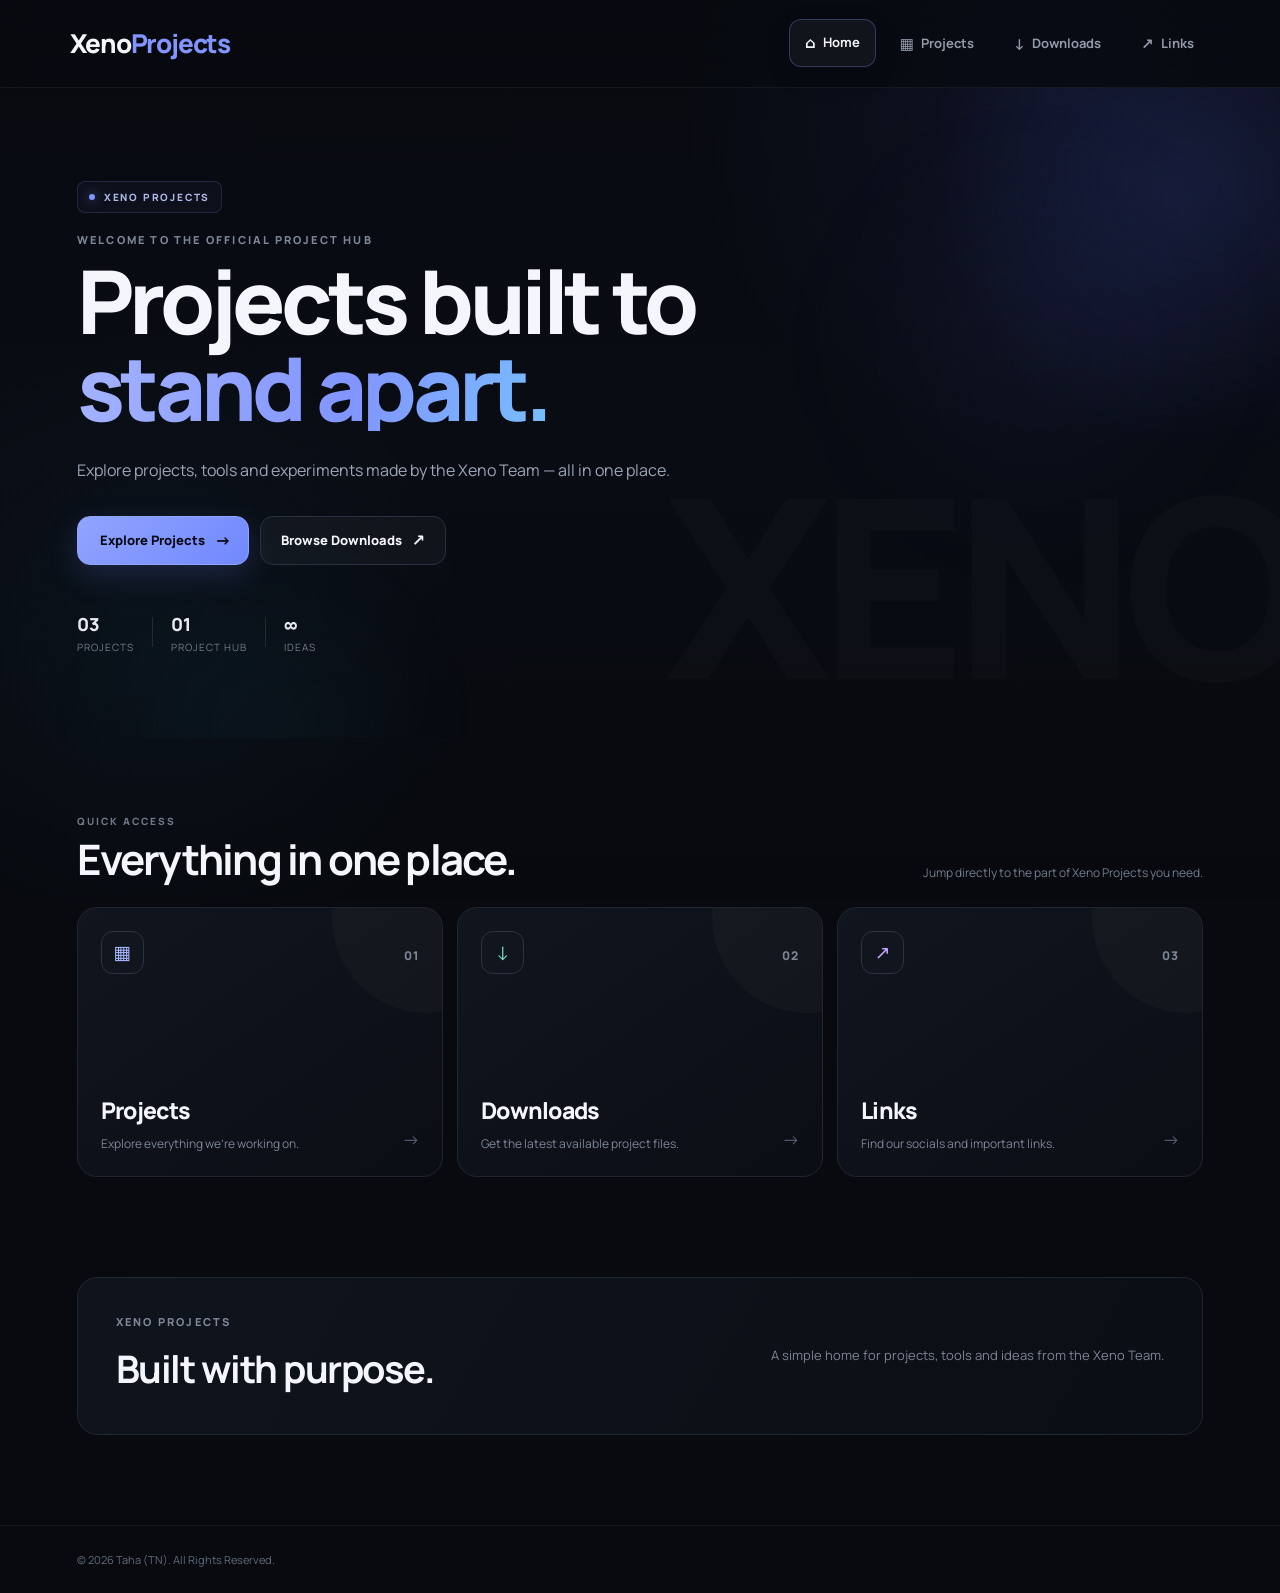
==== commit 5c2b7573: "Update index.html" ====
--- a/index.html
+++ b/index.html
@@ -1,15 +1,16 @@
 <!DOCTYPE html>
 <html lang="en">
-    <script src="maintenance.js"></script> 
+     
 <head>
 <meta charset="UTF-8">
 <meta name="viewport" content="width=device-width,initial-scale=1.0">
 
 <meta name="description" content="Xeno Projects — projects, downloads and links made by the Xeno Team.">
 
-<title>Xeno Projects</title>
+<title>Xeno Projects - Preview Site</title>
 
 <link rel="stylesheet" href="style.css">
+   <script src="maintenance.js"></script> 
 </head>
 
 <body class="home-page">
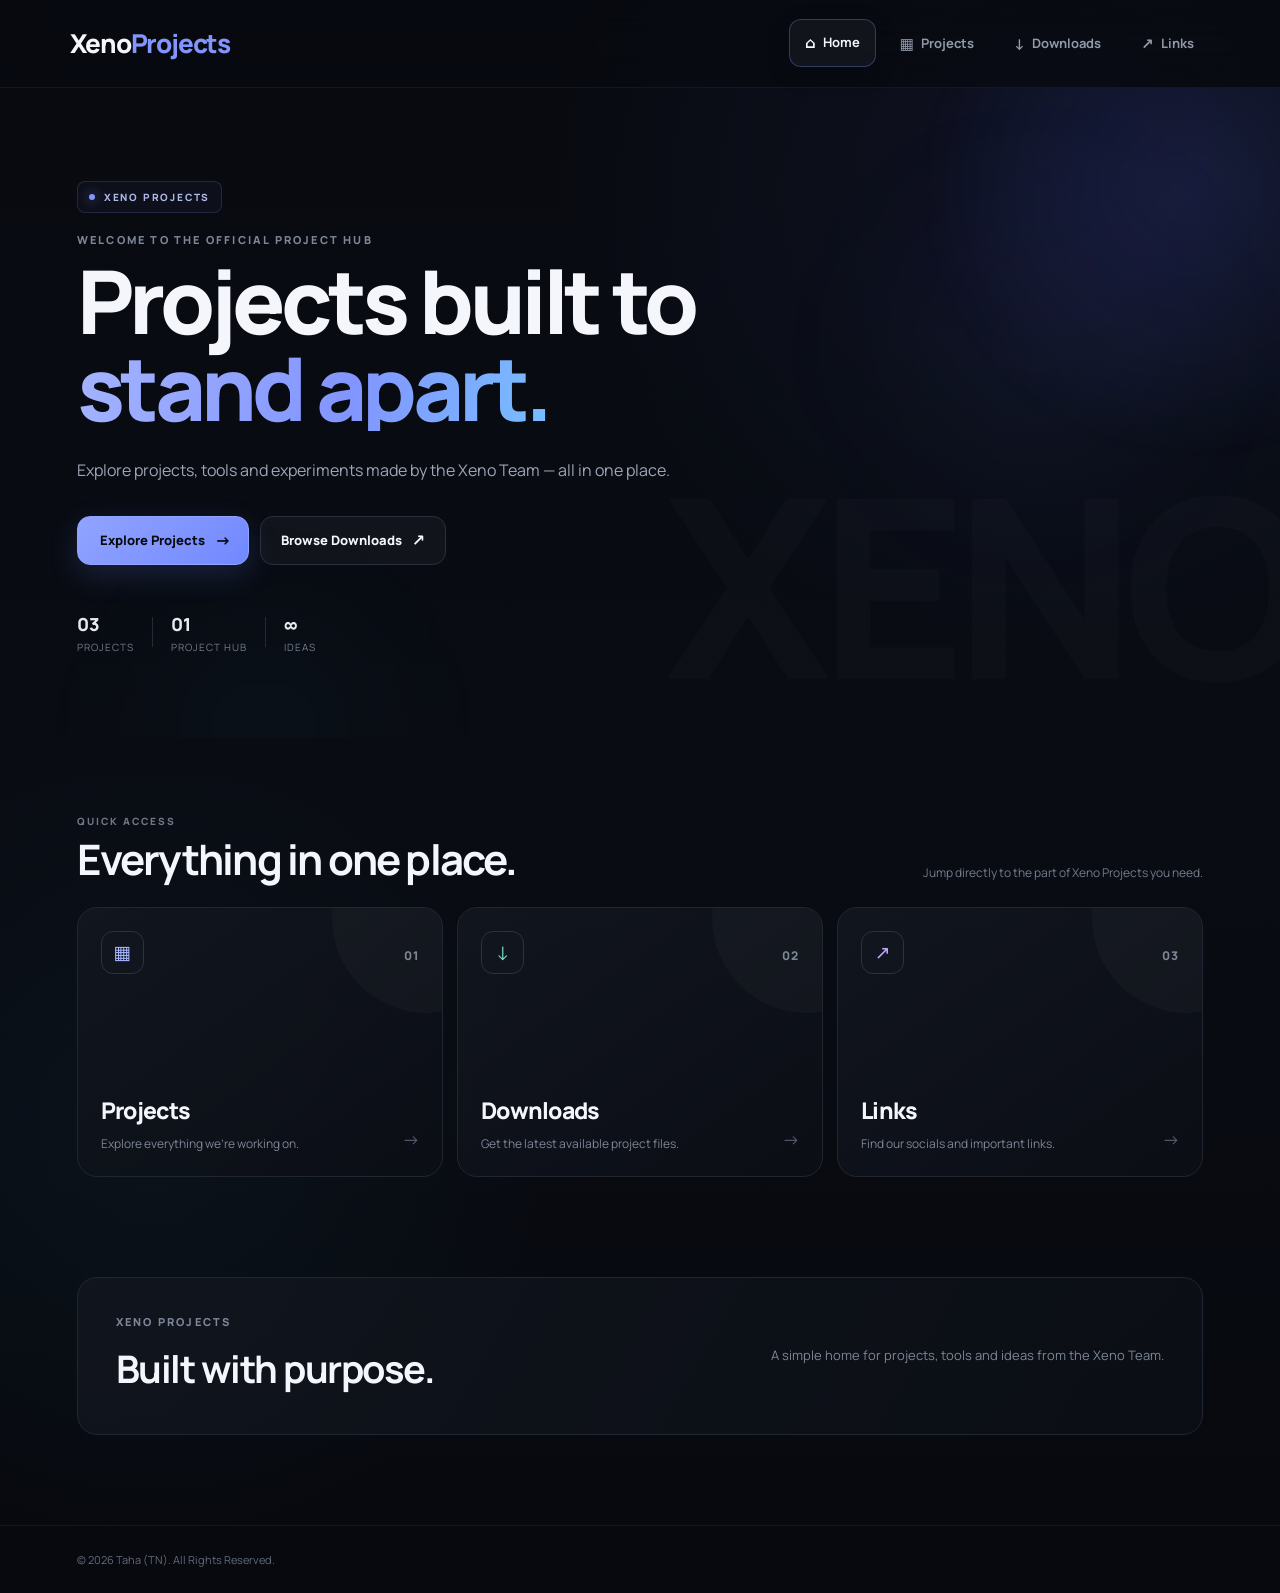
==== commit 971fcacc: "Update index.html" ====
--- a/index.html
+++ b/index.html
@@ -7,7 +7,7 @@
 
 <meta name="description" content="Xeno Projects — projects, downloads and links made by the Xeno Team.">
 
-<title>Xeno Projects - Preview Site</title>
+<title>Xeno Projects</title>
 
 <link rel="stylesheet" href="style.css">
    <script src="maintenance.js"></script> 
@@ -357,6 +357,40 @@
 }, 2600);
 
 </script>
-
+<!-- Your existing scripts -->
+
+    <script>
+    document.querySelectorAll('a[href]').forEach(link => {
+
+        link.addEventListener('click', e => {
+
+            const url = link.href;
+
+            if (
+                link.target === '_blank' ||
+                link.hasAttribute('download') ||
+                url.startsWith('mailto:') ||
+                url.startsWith('tel:') ||
+                (
+                    link.origin === location.origin &&
+                    link.pathname === location.pathname &&
+                    link.hash
+                )
+            ) {
+                return;
+            }
+
+            e.preventDefault();
+
+            document.body.classList.add('leaving');
+
+            setTimeout(() => {
+                window.location.href = url;
+            }, 220);
+
+        });
+
+    });
+    </script>
 </body>
 </html>
--- a/style.css
+++ b/style.css
@@ -1658,7 +1658,7 @@
 
 
 /* =========================================================
-   INTRO SCREEN
+   ✨ XENO PROJECTS — FLASH INTRO
 ========================================================= */
 
 .intro-screen{
@@ -1673,34 +1673,42 @@
 
 background:
 radial-gradient(
-circle at center,
-#11172b 0%,
-#080a10 48%,
-#05070b 100%
+circle at 50% 50%,
+#182346 0%,
+#0d1223 27%,
+#080a10 58%,
+#03050a 100%
 );
 
 overflow:hidden;
-   animation:
-introFade 2.8s cubic-bezier(.7,0,.2,1) forwards;
+
+animation:
+introFade 3.4s cubic-bezier(.7,0,.2,1) forwards;
 
 pointer-events:none
 }
+
+
+/* Main content */
 
 .intro-content{
 position:relative;
 
 text-align:center;
 
-z-index:2;
+z-index:10;
 
 animation:
-introText 2.2s cubic-bezier(.2,.8,.2,1) forwards
-}
+introText 2.7s cubic-bezier(.16,1,.3,1) forwards
+}
+
+
+/* Small XENO label */
 
 .intro-small{
 margin-bottom:3px;
 
-color:#8993a6;
+color:#a8b4d2;
 
 font-size:11px;
 
@@ -1708,10 +1716,18 @@
 
 letter-spacing:4px;
 
-text-transform:uppercase
-}
+text-transform:uppercase;
+
+animation:
+introSmall .9s cubic-bezier(.16,1,.3,1) .05s both
+}
+
+
+/* Main XENO title */
 
 .intro-content h1{
+position:relative;
+
 font-size:clamp(65px,13vw,110px);
 
 line-height:.95;
@@ -1723,9 +1739,11 @@
 background:
 linear-gradient(
 120deg,
-#f5f7ff,
-#aab8ff 45%,
-#7197ff
+#ffffff 0%,
+#dbe2ff 25%,
+#aab8ff 48%,
+#7197ff 72%,
+#67d9ff 100%
 );
 
 -webkit-background-clip:text;
@@ -1733,23 +1751,47 @@
 
 -webkit-text-fill-color:transparent;
 
-color:transparent
-}
+color:transparent;
+
+filter:
+drop-shadow(0 0 15px rgba(130,149,255,.12))
+drop-shadow(0 0 45px rgba(103,217,255,.08));
+
+animation:
+introTitleGlow 2.7s ease-in-out forwards
+}
+
+
+/* Little subtitle */
 
 .intro-sub{
 margin-top:14px;
 
-color:#5d6980;
+color:#71809e;
 
 font-size:9px;
 
 font-weight:800;
 
-letter-spacing:5px
-}
+letter-spacing:5px;
+
+animation:
+introSub .9s cubic-bezier(.16,1,.3,1) .25s both
+}
+
+
+/* =========================================================
+   FLASHING LINE
+========================================================= */
 
 .intro-line{
 position:absolute;
+
+left:50%;
+
+top:calc(50% + 72px);
+
+transform:translateX(-50%);
 
 width:0;
 height:1px;
@@ -1758,15 +1800,113 @@
 linear-gradient(
 90deg,
 transparent,
-#8295ff,
+#8295ff 15%,
+#ffffff 50%,
+#6fdbff 85%,
 transparent
 );
 
+box-shadow:
+0 0 8px rgba(130,149,255,.8),
+0 0 25px rgba(103,217,255,.35);
+
 animation:
-introLine 1.7s ease forwards;
-
-opacity:.8
-}
+introLine 2s cubic-bezier(.16,1,.3,1) .2s forwards;
+
+opacity:0;
+
+z-index:8
+}
+
+
+/* =========================================================
+   PARTICLE FIELD
+========================================================= */
+
+.intro-screen:before{
+content:"";
+
+position:absolute;
+
+inset:-20%;
+
+width:140%;
+height:140%;
+
+background-image:
+radial-gradient(circle,rgba(255,255,255,.8) 0 1px,transparent 1.5px),
+radial-gradient(circle,rgba(130,149,255,.65) 0 1px,transparent 1.5px),
+radial-gradient(circle,rgba(103,217,255,.45) 0 1px,transparent 1.5px);
+
+background-size:
+97px 113px,
+151px 137px,
+211px 181px;
+
+background-position:
+0 0,
+31px 52px,
+91px 23px;
+
+opacity:.38;
+
+animation:
+introParticles 7s linear infinite;
+
+pointer-events:none;
+
+z-index:1
+}
+
+/* =========================================================
+   SECOND PARTICLE LAYER / MOTION
+========================================================= */
+
+.intro-screen:after{
+content:"";
+
+position:absolute;
+
+inset:-40%;
+
+background:
+radial-gradient(
+circle at 20% 30%,
+rgba(130,149,255,.14) 0 1px,
+transparent 2px
+),
+radial-gradient(
+circle at 70% 65%,
+rgba(103,217,255,.12) 0 1px,
+transparent 2px
+),
+radial-gradient(
+circle at 45% 80%,
+rgba(255,255,255,.12) 0 1px,
+transparent 2px
+);
+
+background-size:
+130px 160px,
+180px 190px,
+220px 210px;
+
+filter:blur(.3px);
+
+animation:
+introParticleDrift 9s ease-in-out infinite alternate;
+
+opacity:.65;
+
+pointer-events:none;
+
+z-index:2
+}
+
+
+/* =========================================================
+   GLOW ORBS
+========================================================= */
 
 .intro-glow{
 position:absolute;
@@ -1775,45 +1915,138 @@
 
 pointer-events:none;
 
-filter:blur(80px)
+filter:blur(80px);
+
+z-index:3
 }
 
 .intro-glow-one{
-width:330px;
-height:330px;
-
-background:rgba(87,108,255,.11);
-
-top:-120px;
-right:-100px;
-
-animation:introGlowOne 2.8s ease forwards
+width:430px;
+height:430px;
+
+background:
+radial-gradient(
+circle,
+rgba(87,108,255,.18),
+rgba(87,108,255,.04) 45%,
+transparent 72%
+);
+
+top:-160px;
+right:-110px;
+
+animation:
+introGlowOne 3.4s ease-in-out forwards
 }
 
 .intro-glow-two{
-width:280px;
-height:280px;
-
-background:rgba(70,190,225,.06);
-
-bottom:-130px;
-left:-90px;
-
-animation:introGlowTwo 2.8s ease forwards
-}
+width:380px;
+height:380px;
+
+background:
+radial-gradient(
+circle,
+rgba(70,190,225,.12),
+rgba(70,190,225,.025) 45%,
+transparent 72%
+);
+
+bottom:-170px;
+left:-130px;
+
+animation:
+introGlowTwo 3.4s ease-in-out forwards
+}
+
+
+/* =========================================================
+   CENTER ENERGY GLOW
+========================================================= */
+
+.intro-screen .intro-content:before{
+content:"";
+
+position:absolute;
+
+width:420px;
+height:220px;
+
+left:50%;
+top:50%;
+
+transform:translate(-50%,-50%);
+
+border-radius:50%;
+
+background:
+radial-gradient(
+ellipse,
+rgba(104,129,255,.18),
+rgba(80,130,255,.06) 35%,
+transparent 70%
+);
+
+filter:blur(35px);
+
+z-index:-1;
+
+animation:
+introCoreGlow 2.8s ease-in-out forwards;
+
+pointer-events:none
+   }
+/* =========================================================
+   EXPANDING RINGS
+========================================================= */
+
+.intro-screen .intro-content:after{
+content:"";
+
+position:absolute;
+
+width:170px;
+height:170px;
+
+left:50%;
+top:50%;
+
+transform:translate(-50%,-50%);
+
+border-radius:50%;
+
+border:1px solid rgba(130,149,255,.18);
+
+box-shadow:
+0 0 0 25px rgba(130,149,255,.035),
+0 0 0 55px rgba(130,149,255,.018),
+0 0 70px rgba(103,217,255,.06);
+
+animation:
+introRing 2.7s cubic-bezier(.16,1,.3,1) forwards;
+
+pointer-events:none;
+
+z-index:-1
+}
+
+
+/* =========================================================
+   INTRO ANIMATIONS
+========================================================= */
+
 @keyframes introText{
 
 0%{
 opacity:0;
 
 transform:
-translateY(20px)
-scale(.96);
-
-filter:blur(8px)
-}
-
-18%{
+translateY(28px)
+scale(.88);
+
+filter:blur(14px)
+}
+
+16%{
 opacity:1;
 
 transform:
@@ -1823,7 +2056,7 @@
 filter:blur(0)
 }
 
-65%{
+62%{
 opacity:1;
 
 transform:
@@ -1833,41 +2066,148 @@
 filter:blur(0)
 }
 
+78%{
+opacity:1;
+
+transform:
+translateY(-3px)
+scale(1.01);
+
+filter:blur(0)
+}
+
 100%{
 opacity:0;
 
 transform:
-translateY(-12px)
-scale(1.025);
-
-filter:blur(3px)
-}
-
-}
+translateY(-25px)
+scale(1.06);
+
+filter:blur(7px)
+}
+
+}
+
+
+@keyframes introSmall{
+
+0%{
+opacity:0;
+
+transform:
+translateY(12px)
+letter-spacing:8px
+}
+
+100%{
+opacity:1;
+
+transform:
+translateY(0)
+letter-spacing:4px
+}
+
+}
+
+
+@keyframes introTitleGlow{
+
+0%{
+filter:
+drop-shadow(0 0 0 rgba(130,149,255,0));
+transform:scale(.97)
+}
+
+30%{
+filter:
+drop-shadow(0 0 18px rgba(130,149,255,.24))
+drop-shadow(0 0 55px rgba(103,217,255,.12));
+
+transform:scale(1)
+}
+
+65%{
+filter:
+drop-shadow(0 0 22px rgba(130,149,255,.20))
+drop-shadow(0 0 70px rgba(103,217,255,.10));
+
+transform:scale(1.005)
+}
+
+100%{
+filter:
+drop-shadow(0 0 35px rgba(130,149,255,.08))
+drop-shadow(0 0 90px rgba(103,217,255,.03));
+
+transform:scale(1.025)
+}
+
+}
+
+
+@keyframes introSub{
+
+0%{
+opacity:0;
+
+transform:
+translateY(10px);
+
+letter-spacing:8px
+}
+
+100%{
+opacity:1;
+
+transform:
+translateY(0);
+
+letter-spacing:5px
+}
+
+}
+
 
 @keyframes introLine{
 
 0%{
 width:0;
-opacity:0
-}
-
-25%{
-width:150px;
+
+opacity:0;
+
+filter:blur(3px)
+}
+
+18%{
+width:120px;
+
+opacity:.7;
+
+filter:blur(0)
+}
+
+42%{
+width:250px;
+
+opacity:1
+}
+
+68%{
+width:380px;
+
 opacity:.8
 }
 
-70%{
-width:150px;
-opacity:.8
-}
-
 100%{
-width:250px;
-opacity:0
-}
-
-}
+width:520px;
+
+opacity:0;
+
+filter:blur(4px)
+}
+
+}
+
 
 @keyframes introFade{
 
@@ -1877,6 +2217,12 @@
 visibility:visible
 }
 
+88%{
+opacity:.85;
+
+visibility:visible
+}
+
 100%{
 opacity:0;
 
@@ -1884,41 +2230,188 @@
 }
 }
 
+
+@keyframes introParticles{
+
+0%{
+transform:
+translate3d(0,0,0)
+scale(1)
+}
+
+50%{
+transform:
+translate3d(-25px,-40px,0)
+scale(1.025)
+}
+
+100%{
+transform:
+translate3d(20px,-80px,0)
+scale(1.05)
+}
+}
+
+
+@keyframes introParticleDrift{
+
+0%{
+transform:
+translate3d(-20px,20px,0)
+rotate(0deg)
+}
+
+50%{
+transform:
+translate3d(25px,-35px,0)
+rotate(2deg)
+}
+
+100%{
+transform:
+translate3d(-35px,-70px,0)
+rotate(-2deg)
+}
+}
+
+
 @keyframes introGlowOne{
 
 0%{
-transform:scale(.7);
+transform:
+scale(.55)
+translate(60px,-40px);
+
 opacity:0
 }
 
 30%{
-transform:scale(1);
+transform:
+scale(1)
+translate(0,0);
+
 opacity:1
 }
 
+70%{
+transform:
+scale(1.12)
+translate(-15px,20px);
+
+opacity:.8
+}
+
 100%{
-transform:scale(1.15);
+transform:
+scale(1.3)
+translate(-30px,40px);
+
 opacity:0
 }
 }
 
+
 @keyframes introGlowTwo{
 
 0%{
-transform:scale(.7);
+transform:
+scale(.55)
+translate(-50px,50px);
+
 opacity:0
 }
 
 30%{
-transform:scale(1);
+transform:
+scale(1)
+translate(0,0);
+
 opacity:1
 }
 
+70%{
+transform:
+scale(1.12)
+translate(15px,-20px);
+
+opacity:.75
+}
+
 100%{
-transform:scale(1.15);
+transform:
+scale(1.3)
+translate(30px,-40px);
+
 opacity:0
 }
-}
+   }
+@keyframes introCoreGlow{
+
+0%{
+opacity:0;
+
+transform:
+translate(-50%,-50%)
+scale(.45)
+}
+
+35%{
+opacity:1;
+
+transform:
+translate(-50%,-50%)
+scale(1)
+}
+
+70%{
+opacity:.8;
+
+transform:
+translate(-50%,-50%)
+scale(1.12)
+}
+
+100%{
+opacity:0;
+
+transform:
+translate(-50%,-50%)
+scale(1.5)
+}
+}
+
+
+@keyframes introRing{
+
+0%{
+opacity:0;
+
+transform:
+translate(-50%,-50%)
+scale(.35)
+}
+
+25%{
+opacity:1
+}
+
+65%{
+opacity:.45;
+
+transform:
+translate(-50%,-50%)
+scale(1.7)
+}
+
+100%{
+opacity:0;
+
+transform:
+translate(-50%,-50%)
+scale(3.2)
+}
+}
+
 
 /* =========================================================
    MOBILE
@@ -2174,9 +2667,62 @@
 footer{
 padding:
 22px 7%
-}
-
-}
+   }
+
+/* =========================================================
+   MOBILE INTRO
+========================================================= */
+
+.intro-content h1{
+font-size:clamp(58px,18vw,88px);
+
+letter-spacing:-4px
+}
+
+.intro-small{
+font-size:9px;
+
+letter-spacing:3px
+}
+
+.intro-sub{
+font-size:7px;
+
+letter-spacing:3.5px
+}
+
+.intro-line{
+top:calc(50% + 58px)
+}
+
+.intro-glow-one{
+width:300px;
+height:300px;
+
+right:-140px;
+top:-100px
+}
+
+.intro-glow-two{
+width:270px;
+height:270px;
+
+left:-120px;
+bottom:-110px
+}
+
+.intro-screen .intro-content:before{
+width:300px;
+height:180px
+}
+
+.intro-screen .intro-content:after{
+width:130px;
+height:130px
+}
+
+}
+
 
 /* =========================================================
    REDUCED MOTION
@@ -2192,9 +2738,10 @@
 
 }
 
+
 /* =========================================================
    XENO PROJECTS — PROJECT COLOR SYSTEM
-   ========================================================= */
+========================================================= */
 
 :root {
     --xeno-orange: #ff8a3d;
@@ -2210,7 +2757,7 @@
 
 /* =========================================================
    PROJECT CARDS
-   ========================================================= */
+========================================================= */
 
 .project-card-grid {
     display: grid;
@@ -2483,10 +3030,9 @@
         0 10px 30px var(--project-soft);
 }
 
-
 /* =========================================================
    DOWNLOAD CARDS
-   ========================================================= */
+========================================================= */
 
 .download-card {
     position: relative;
@@ -2591,7 +3137,7 @@
 
 /* =========================================================
    INDIVIDUAL PROJECT PAGES
-   ========================================================= */
+========================================================= */
 
 .project-page {
     --project-color: #7892ff;
@@ -2730,12 +3276,11 @@
     color: var(--project-color);
 
     background: var(--project-soft);
-}
-
+   }
 
 /* =========================================================
    MOBILE
-   ========================================================= */
+========================================================= */
 
 @media (max-width: 850px) {
 
@@ -2760,3 +3305,381 @@
     }
 
 }
+
+/* =========================================================
+   LIVE UI MOTION
+   Subtle animations — keeps existing colors/styles intact
+   ========================================================= */
+
+/* Page entrance */
+@keyframes pageEnter {
+    from {
+        opacity: 0;
+        transform: translateY(8px);
+    }
+
+    to {
+        opacity: 1;
+        transform: translateY(0);
+    }
+}
+
+body {
+    animation: pageEnter .45s ease both;
+}
+
+
+/* =========================================================
+   NAVIGATION
+   ========================================================= */
+
+@keyframes navFloat {
+    0%, 100% {
+        transform: translateY(0);
+    }
+
+    50% {
+        transform: translateY(-2px);
+    }
+}
+
+.nav-btn {
+    animation: navFloat 3.5s ease-in-out infinite;
+}
+
+.nav-btn:hover,
+.nav-btn.active {
+    animation-play-state: paused;
+}
+
+
+/* =========================================================
+   BUTTONS
+   ========================================================= */
+
+@keyframes buttonFloat {
+    0%, 100% {
+        transform: translateY(0);
+    }
+
+    50% {
+        transform: translateY(-1.5px);
+    }
+}
+
+.btn {
+    animation: buttonFloat 3.2s ease-in-out infinite;
+}
+
+.btn:hover,
+.btn:active {
+    animation-play-state: paused;
+}
+
+
+/* =========================================================
+   CARDS
+   ========================================================= */
+
+@keyframes cardFloat {
+    0%, 100% {
+        transform: translateY(0);
+    }
+
+    50% {
+        transform: translateY(-2px);
+    }
+}
+
+.project-card,
+.download-card,
+.card,
+.link-card {
+    animation: cardFloat 5s ease-in-out infinite;
+}
+
+.project-card:hover,
+.download-card:hover,
+.card:hover,
+.link-card:hover {
+    animation-play-state: paused;
+}
+
+
+/* Give different cards slightly different timing */
+.project-card:nth-child(2),
+.download-card:nth-child(2),
+.card:nth-child(2),
+.link-card:nth-child(2) {
+    animation-delay: .4s;
+}
+
+.project-card:nth-child(3),
+.download-card:nth-child(3),
+.card:nth-child(3),
+.link-card:nth-child(3) {
+    animation-delay: .8s;
+}
+
+
+/* =========================================================
+   CARD LIGHT SWEEP
+   Uses the card's existing styling instead of adding colors
+   ========================================================= */
+
+@keyframes cardSweep {
+    from {
+        transform: translateX(-120%);
+    }
+
+    to {
+        transform: translateX(120%);
+    }
+}
+
+.project-card,
+.download-card,
+.card,
+.link-card {
+    overflow: hidden;
+}
+
+.project-card::after,
+.download-card::after,
+.card::after,
+.link-card::after {
+    content: "";
+    position: absolute;
+    inset: 0;
+    width: 35%;
+    pointer-events: none;
+    background: linear-gradient(
+        90deg,
+        transparent,
+        rgba(255,255,255,.045),
+        transparent
+    );
+    transform: translateX(-120%);
+    animation: cardSweep 5s ease-in-out infinite;
+}
+
+.project-card:hover::after,
+.download-card:hover::after,
+.card:hover::after,
+.link-card:hover::after {
+    animation-play-state: paused;
+}
+
+
+/* =========================================================
+   ICONS
+   ========================================================= */
+
+@keyframes iconFloat {
+    0%, 100% {
+        transform: translateY(0) rotate(0deg);
+    }
+
+    50% {
+        transform: translateY(-3px) rotate(1deg);
+    }
+}
+
+.icon,
+.card-icon,
+.project-icon {
+    animation: iconFloat 3.5s ease-in-out infinite;
+}
+
+
+/* =========================================================
+   ARROWS / CHEVRONS
+   ========================================================= */
+
+@keyframes arrowPulse {
+    0%, 100% {
+        transform: translateX(0);
+    }
+
+    50% {
+        transform: translateX(3px);
+    }
+}
+
+.arrow,
+.card-arrow,
+.link-arrow {
+    animation: arrowPulse 2s ease-in-out infinite;
+}
+
+
+/* =========================================================
+   HERO BACKGROUND MOTION
+   No new project colors
+   ========================================================= */
+
+@keyframes softDrift {
+    0%, 100% {
+        transform: translate3d(0, 0, 0);
+    }
+
+    50% {
+        transform: translate3d(8px, -6px, 0);
+    }
+}
+
+.home-hero::before,
+.hero-orb,
+.orb-one,
+.orb-two,
+.download-hero-glow {
+    animation: softDrift 8s ease-in-out infinite;
+}
+
+
+/* =========================================================
+   PROJECT IMAGES
+   ========================================================= */
+
+@keyframes imageBreath {
+    0%, 100% {
+        transform: scale(1);
+    }
+
+    50% {
+        transform: scale(1.012);
+    }
+}
+
+.project-image img {
+    animation: imageBreath 5s ease-in-out infinite;
+}
+
+.project-card:hover .project-image img {
+    animation-play-state: paused;
+}
+
+
+/* =========================================================
+   LINKS
+   ========================================================= */
+
+@keyframes linkShine {
+    0%, 100% {
+        opacity: 1;
+    }
+
+    50% {
+        opacity: .82;
+    }
+}
+
+.text-link {
+    animation: linkShine 3s ease-in-out infinite;
+}
+
+
+/* =========================================================
+   PLATFORM OPTIONS
+   ========================================================= */
+
+@keyframes platformFloat {
+    0%, 100% {
+        transform: translateY(0);
+    }
+
+    50% {
+        transform: translateY(-2px);
+    }
+}
+
+.platform-option {
+    animation: platformFloat 4s ease-in-out infinite;
+}
+
+.platform-option:hover {
+    animation-play-state: paused;
+}
+
+
+/* =========================================================
+   CLICK FEEDBACK
+   ========================================================= */
+
+@keyframes clickPop {
+    0% {
+        transform: scale(1);
+    }
+
+    50% {
+        transform: scale(.96);
+    }
+
+    100% {
+        transform: scale(1);
+    }
+}
+
+.btn:active,
+.nav-btn:active,
+.platform-option:active {
+    animation: clickPop .18s ease;
+}
+
+
+/* =========================================================
+   PROJECT-SPECIFIC ACCENTS
+   Only applies where the project already has its class.
+   ========================================================= */
+
+.project-xeno .project-image {
+    box-shadow: 0 0 24px rgba(255, 138, 61, .14);
+}
+
+.project-bandai .project-image {
+    box-shadow: 0 0 24px rgba(57, 214, 180, .14);
+}
+
+.project-rezzy .project-image {
+    box-shadow: 0 0 24px rgba(155, 108, 255, .14);
+}
+
+
+/* =========================================================
+   MOBILE
+   ========================================================= */
+
+@media (max-width: 650px) {
+
+    .nav-btn,
+    .btn {
+        animation-duration: 4s;
+    }
+
+    .project-card,
+    .download-card,
+    .card,
+    .link-card {
+        animation-duration: 6s;
+    }
+
+    .project-image img {
+        animation-duration: 6s;
+    }
+}
+
+
+/* =========================================================
+   ACCESSIBILITY
+   ========================================================= */
+
+@media (prefers-reduced-motion: reduce) {
+
+    *,
+    *::before,
+    *::after {
+        animation-duration: 0.01ms !important;
+        animation-iteration-count: 1 !important;
+        transition-duration: 0.01ms !important;
+    }
+}
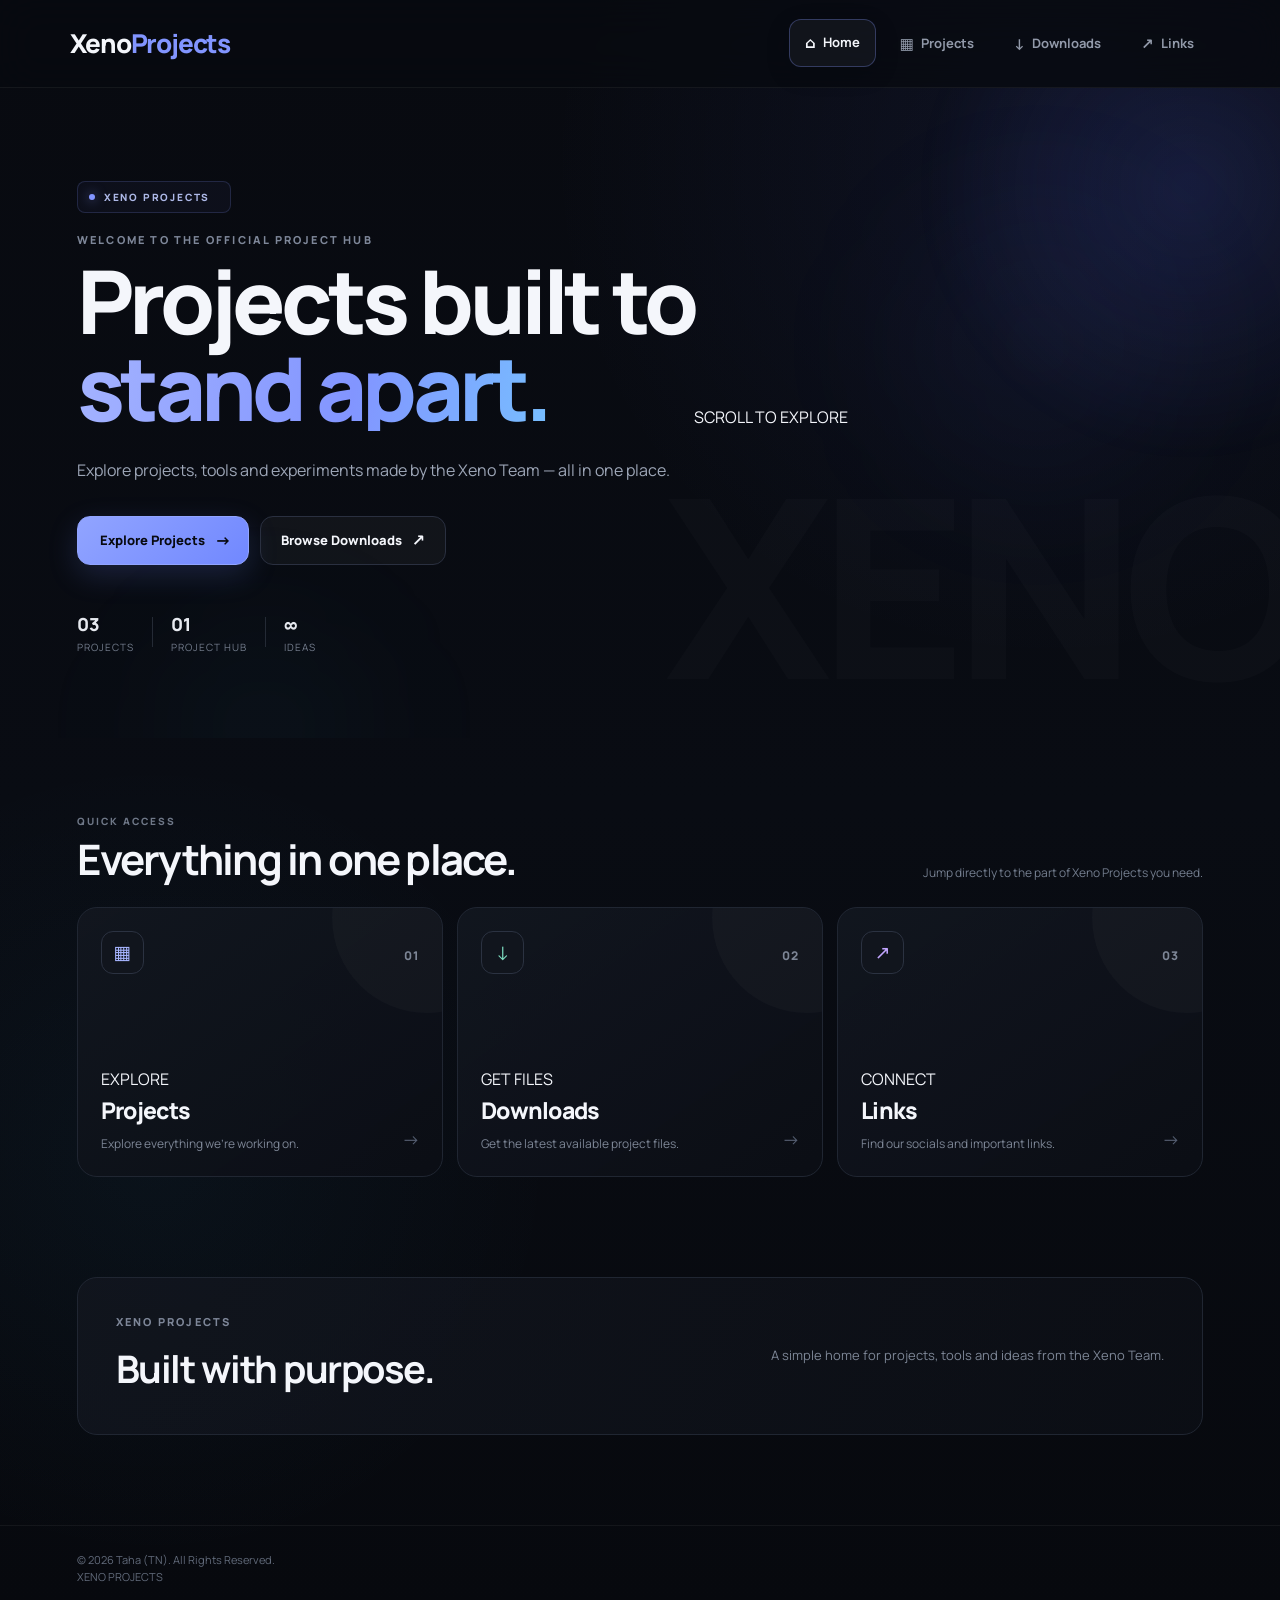
==== commit b6989b55: "Update index.html" ====
--- a/index.html
+++ b/index.html
@@ -1,396 +1,407 @@
-<!DOCTYPE html>
-<html lang="en">
-     
-<head>
+<!DOCTYPE html><html lang="en"><head>
 <meta charset="UTF-8">
-<meta name="viewport" content="width=device-width,initial-scale=1.0">
-
-<meta name="description" content="Xeno Projects — projects, downloads and links made by the Xeno Team.">
-
-<title>Xeno Projects</title>
-
-<link rel="stylesheet" href="style.css">
-   <script src="maintenance.js"></script> 
-</head>
-
-<body class="home-page">
-
-<!-- =========================
+<meta name="viewport" content="width=device-width, initial-scale=1.0"><meta name="description" content="Xeno Projects — projects, downloads and links made by the Xeno Team."><title>Xeno Projects</title><link rel="stylesheet" href="style.css">
+<script src="maintenance.js"></script>
+</head><body class="home-page"><!-- =========================================================
      INTRO
-========================= -->
-
-<div class="intro-screen">
-
-    <div class="intro-glow intro-glow-one"></div>
-    <div class="intro-glow intro-glow-two"></div>
-
-    <div class="intro-line"></div>
-
-    <div class="intro-content">
-
-        <p class="intro-small">
-            A project by
+========================================================= --><div class="intro-screen"><div class="intro-grid"></div>
+<div class="intro-stars"></div>
+
+<div class="intro-glow intro-glow-one"></div>
+<div class="intro-glow intro-glow-two"></div>
+
+<div class="intro-beam beam-one"></div>
+<div class="intro-beam beam-two"></div>
+
+<div class="intro-content">
+
+    <div class="intro-small">
+        A PROJECT BY
+    </div>
+
+    <h1>TAHA</h1>
+
+    <div class="intro-sub">
+        XENO PROJECTS
+    </div>
+
+    <div class="intro-loading">
+        <span></span>
+        <span></span>
+        <span></span>
+    </div>
+
+</div>
+
+<div class="intro-corner intro-corner-tl"></div>
+<div class="intro-corner intro-corner-tr"></div>
+<div class="intro-corner intro-corner-bl"></div>
+<div class="intro-corner intro-corner-br"></div>
+
+</div><div class="page"><!-- =========================================================
+     NAVBAR
+========================================================= --><header class="navbar"><a class="logo" href="index.html">
+    Xeno<span>Projects</span>
+</a>
+
+<nav>
+
+    <a class="nav-btn active" href="index.html">
+        <span>⌂</span>
+        Home
+    </a>
+
+    <a class="nav-btn" href="projects.html">
+        <span>▦</span>
+        Projects
+    </a>
+
+    <a class="nav-btn" href="downloads.html">
+        <span>↓</span>
+        Downloads
+    </a>
+
+    <a class="nav-btn" href="links.html">
+        <span>↗</span>
+        Links
+    </a>
+
+</nav>
+
+</header><main><!-- =========================================================
+     HERO
+========================================================= --><section class="hero home-hero"><div class="hero-background">
+    <div class="hero-grid"></div>
+    <div class="hero-light hero-light-one"></div>
+    <div class="hero-light hero-light-two"></div>
+</div>
+
+<div class="hero-orb orb-one"></div>
+<div class="hero-orb orb-two"></div>
+
+<div class="hero-particle particle-one"></div>
+<div class="hero-particle particle-two"></div>
+<div class="hero-particle particle-three"></div>
+<div class="hero-particle particle-four"></div>
+
+<div class="hero-content">
+
+    <div class="hero-label">
+        <span class="label-dot"></span>
+        XENO PROJECTS
+        <span class="label-line"></span>
+    </div>
+
+    <p class="eyebrow">
+        Welcome to the official project hub
+    </p>
+
+    <h1>
+        Projects built to
+        <span>stand apart.</span>
+    </h1>
+
+    <p class="hero-text">
+        Explore projects, tools and experiments made by the
+        Xeno Team — all in one place.
+    </p>
+
+    <div class="hero-buttons">
+
+        <a class="btn primary hero-main-btn" href="projects.html">
+            <span>Explore Projects</span>
+            <span class="btn-arrow">→</span>
+        </a>
+
+        <a class="btn secondary" href="downloads.html">
+            <span>Browse Downloads</span>
+            <span class="btn-arrow">↗</span>
+        </a>
+
+    </div>
+
+    <div class="hero-meta">
+
+        <div class="meta-item">
+            <strong>03</strong>
+            <span>Projects</span>
+        </div>
+
+        <div class="meta-divider"></div>
+
+        <div class="meta-item">
+            <strong>01</strong>
+            <span>Project Hub</span>
+        </div>
+
+        <div class="meta-divider"></div>
+
+        <div class="meta-item">
+            <strong>∞</strong>
+            <span>Ideas</span>
+        </div>
+
+    </div>
+
+</div>
+
+<div class="hero-mark">
+    XENO
+</div>
+
+<div class="hero-scroll">
+    <span></span>
+    SCROLL TO EXPLORE
+</div>
+
+</section><!-- =========================================================
+     QUICK ACCESS
+========================================================= --><section class="quick-nav"><div class="section-topline">
+
+    <div>
+
+        <p class="quick-title">
+            QUICK ACCESS
         </p>
 
-        <h1>
-            Taha
-        </h1>
-
-        <div class="intro-sub">
+        <h2>
+            Everything in one place.
+        </h2>
+
+    </div>
+
+    <p class="section-note">
+        Jump directly to the part of Xeno Projects you need.
+    </p>
+
+</div>
+
+
+<div class="block-grid">
+
+    <!-- PROJECTS -->
+
+    <a class="nav-block home-project-block" href="projects.html">
+
+        <div class="card-glow"></div>
+        <div class="card-shine"></div>
+
+        <div class="nav-block-top">
+
+            <div class="nav-icon">
+                ▦
+            </div>
+
+            <span class="block-number">
+                01
+            </span>
+
+        </div>
+
+        <div class="nav-block-content">
+
+            <div class="card-label">
+                EXPLORE
+            </div>
+
+            <strong>
+                Projects
+            </strong>
+
+            <span>
+                Explore everything we're working on.
+            </span>
+
+        </div>
+
+        <div class="block-arrow">
+            →
+        </div>
+
+        <div class="card-bottom-line"></div>
+
+    </a>
+
+
+    <!-- DOWNLOADS -->
+
+    <a class="nav-block home-download-block" href="downloads.html">
+
+        <div class="card-glow"></div>
+        <div class="card-shine"></div>
+
+        <div class="nav-block-top">
+
+            <div class="nav-icon">
+                ↓
+            </div>
+
+            <span class="block-number">
+                02
+            </span>
+
+        </div>
+
+        <div class="nav-block-content">
+
+            <div class="card-label">
+                GET FILES
+            </div>
+
+            <strong>
+                Downloads
+            </strong>
+
+            <span>
+                Get the latest available project files.
+            </span>
+
+        </div>
+
+        <div class="block-arrow">
+            →
+        </div>
+
+        <div class="card-bottom-line"></div>
+
+    </a>
+
+
+    <!-- LINKS -->
+
+    <a class="nav-block home-links-block" href="links.html">
+
+        <div class="card-glow"></div>
+        <div class="card-shine"></div>
+
+        <div class="nav-block-top">
+
+            <div class="nav-icon">
+                ↗
+            </div>
+
+            <span class="block-number">
+                03
+            </span>
+
+        </div>
+
+        <div class="nav-block-content">
+
+            <div class="card-label">
+                CONNECT
+            </div>
+
+            <strong>
+                Links
+            </strong>
+
+            <span>
+                Find our socials and important links.
+            </span>
+
+        </div>
+
+        <div class="block-arrow">
+            →
+        </div>
+
+        <div class="card-bottom-line"></div>
+
+    </a>
+
+</div>
+
+</section><!-- =========================================================
+     BOTTOM INFO
+========================================================= --><section class="home-bottom"><div class="bottom-glow"></div>
+
+<div class="home-bottom-inner">
+
+    <div>
+
+        <p class="eyebrow">
             XENO PROJECTS
-        </div>
-
-    </div>
-
-</div>
-
-
-<div class="page">
-
-<!-- =========================
-     NAVBAR
-========================= -->
-
-<header class="navbar">
-
-    <a class="logo" href="index.html">
-        Xeno<span>Projects</span>
-    </a>
-
-    <nav>
-
-        <a class="nav-btn active" href="index.html">
-            <span>⌂</span> Home
-        </a>
-
-        <a class="nav-btn" href="projects.html">
-            <span>▦</span> Projects
-        </a>
-
-        <a class="nav-btn" href="downloads.html">
-            <span>↓</span> Downloads
-        </a>
-
-        <a class="nav-btn" href="links.html">
-            <span>↗</span> Links
-        </a>
-
-    </nav>
-
-</header>
-
-
-<main>
-
-<!-- =========================
-     HERO
-========================= -->
-
-<section class="hero home-hero">
-
-    <div class="hero-orb orb-one"></div>
-    <div class="hero-orb orb-two"></div>
-
-    <div class="hero-content">
-
-        <div class="hero-label">
-            <span class="label-dot"></span>
-            XENO PROJECTS
-        </div>
-
-        <p class="eyebrow">
-            Welcome to the official project hub
         </p>
 
-        <h1>
-            Projects built to
-            <span>stand apart.</span>
-        </h1>
-
-        <p class="hero-text">
-            Explore projects, tools and experiments made by the
-            Xeno Team — all in one place.
-        </p>
-
-        <div class="hero-buttons">
-
-            <a class="btn primary hero-main-btn" href="projects.html">
-                Explore Projects
-                <span class="btn-arrow">→</span>
-            </a>
-
-            <a class="btn secondary" href="downloads.html">
-                Browse Downloads
-                <span class="btn-arrow">↗</span>
-            </a>
-
-        </div>
-
-        <div class="hero-meta">
-
-            <div>
-                <strong>03</strong>
-                <span>Projects</span>
-            </div>
-
-            <div class="meta-divider"></div>
-
-            <div>
-                <strong>01</strong>
-                <span>Project Hub</span>
-            </div>
-
-            <div class="meta-divider"></div>
-
-            <div>
-                <strong>∞</strong>
-                <span>Ideas</span>
-            </div>
-
-        </div>
-
-    </div>
-
-    <div class="hero-mark">
-        XENO
-    </div>
-
-</section>
-
-
-<!-- =========================
-     QUICK ACCESS
-========================= -->
-
-<section class="quick-nav">
-
-    <div class="section-topline">
-
-        <div>
-            <p class="quick-title">
-                QUICK ACCESS
-            </p>
-
-            <h2>
-                Everything in one place.
-            </h2>
-        </div>
-
-        <p class="section-note">
-            Jump directly to the part of Xeno Projects you need.
-        </p>
-
-    </div>
-
-
-    <div class="block-grid">
-
-        <a class="nav-block home-project-block" href="projects.html">
-
-            <div class="nav-block-top">
-                <div class="nav-icon">▦</div>
-                <span class="block-number">01</span>
-            </div>
-
-            <div class="nav-block-content">
-
-                <strong>
-                    Projects
-                </strong>
-
-                <span>
-                    Explore everything we're working on.
-                </span>
-
-            </div>
-
-            <div class="block-arrow">
-                →
-            </div>
-
-        </a>
-
-
-        <a class="nav-block home-download-block" href="downloads.html">
-
-            <div class="nav-block-top">
-                <div class="nav-icon">↓</div>
-                <span class="block-number">02</span>
-            </div>
-
-            <div class="nav-block-content">
-
-                <strong>
-                    Downloads
-                </strong>
-
-                <span>
-                    Get the latest available project files.
-                </span>
-
-            </div>
-
-            <div class="block-arrow">
-                →
-            </div>
-
-        </a>
-
-
-        <a class="nav-block home-links-block" href="links.html">
-
-            <div class="nav-block-top">
-                <div class="nav-icon">↗</div>
-                <span class="block-number">03</span>
-            </div>
-
-            <div class="nav-block-content">
-
-                <strong>
-                    Links
-                </strong>
-
-                <span>
-                    Find our socials and important links.
-                </span>
-
-            </div>
-
-            <div class="block-arrow">
-                →
-            </div>
-
-        </a>
-
-    </div>
-
-</section>
-
-
-<!-- =========================
-     BOTTOM INFO
-========================= -->
-
-<section class="home-bottom">
-
-    <div class="home-bottom-inner">
-
-        <div>
-
-            <p class="eyebrow">
-                XENO PROJECTS
-            </p>
-
-            <h2>
-                Built with purpose.
-            </h2>
-
-        </div>
-
-        <p>
-            A simple home for projects, tools and ideas from
-            the Xeno Team.
-        </p>
-
-    </div>
-
-</section>
-
-</main>
-
-
-<!-- =========================
+        <h2>
+            Built with purpose.
+        </h2>
+
+    </div>
+
+    <p>
+        A simple home for projects, tools and ideas from
+        the Xeno Team.
+    </p>
+
+</div>
+
+</section></main><!-- =========================================================
      FOOTER
-========================= -->
-
-<footer>
-
-    <p>
-        © 2026 Taha (TN). All Rights Reserved.
-    </p>
-
-</footer>
-
-</div>
-
-
-<script>
-
-/* PAGE TRANSITIONS */
-
-document.querySelectorAll('a[href$=".html"]').forEach(link => {
-
-    link.addEventListener("click", e => {
-
-        if (link.hostname !== location.hostname) return;
-
-        e.preventDefault();
-
-        document.body.classList.add("leaving");
-
-        setTimeout(() => {
-            location.href = link.href;
-        }, 220);
-
-    });
-
-});
-
-
-window.addEventListener("pageshow", () => {
-
-    document.body.classList.remove("leaving");
-
-});
-
-
-/* INTRO */
+========================================================= --><footer><div class="footer-line"></div>
+
+<p>
+    © 2026 Taha (TN). All Rights Reserved.
+</p>
+
+<span>
+    XENO PROJECTS
+</span>
+
+</footer></div><!-- =========================================================
+     INTRO + PAGE TRANSITIONS
+========================================================= --><script>
+
+const intro = document.querySelector(".intro-screen");
 
 setTimeout(() => {
-
-    const intro = document.querySelector(".intro-screen");
 
     if (intro) {
         intro.classList.add("intro-finished");
     }
 
-}, 2600);
-
-</script>
-<!-- Your existing scripts -->
-
-    <script>
-    document.querySelectorAll('a[href]').forEach(link => {
-
-        link.addEventListener('click', e => {
-
-            const url = link.href;
-
-            if (
-                link.target === '_blank' ||
-                link.hasAttribute('download') ||
-                url.startsWith('mailto:') ||
-                url.startsWith('tel:') ||
-                (
-                    link.origin === location.origin &&
-                    link.pathname === location.pathname &&
-                    link.hash
-                )
-            ) {
-                return;
-            }
-
-            e.preventDefault();
-
-            document.body.classList.add('leaving');
-
-            setTimeout(() => {
-                window.location.href = url;
-            }, 220);
-
-        });
+}, 3400);
+
+
+/* PAGE TRANSITION */
+
+document.querySelectorAll("a[href]").forEach(link => {
+
+    link.addEventListener("click", e => {
+
+        const url = link.href;
+
+        if (
+            link.target === "_blank" ||
+            link.hasAttribute("download") ||
+            url.startsWith("mailto:") ||
+            url.startsWith("tel:") ||
+            (
+                link.origin === location.origin &&
+                link.pathname === location.pathname &&
+                link.hash
+            )
+        ) {
+            return;
+        }
+
+        e.preventDefault();
+
+        document.body.classList.add("leaving");
+
+        setTimeout(() => {
+            window.location.href = url;
+        }, 220);
 
     });
-    </script>
-</body>
+
+});
+
+
+window.addEventListener("pageshow", () => {
+    document.body.classList.remove("leaving");
+});
+
+</script></body>
 </html>
--- a/style.css
+++ b/style.css
@@ -1658,8 +1658,15 @@
 
 
 /* =========================================================
-   ✨ XENO PROJECTS — FLASH INTRO
-========================================================= */
+   XENO PROJECTS — FLASHY INTRO
+========================================================= */
+
+/*
+   IMPORTANT:
+   The intro stays FIXED.
+   It sits above the entire website and disappears
+   automatically after the intro animation.
+*/
 
 .intro-screen{
 position:fixed;
@@ -1673,11 +1680,12 @@
 
 background:
 radial-gradient(
-circle at 50% 50%,
-#182346 0%,
-#0d1223 27%,
-#080a10 58%,
-#03050a 100%
+circle at 50% 45%,
+rgba(37,55,105,.95) 0%,
+rgba(18,28,58,.92) 20%,
+rgba(10,15,30,.98) 48%,
+#05070c 78%,
+#020307 100%
 );
 
 overflow:hidden;
@@ -1685,11 +1693,15 @@
 animation:
 introFade 3.4s cubic-bezier(.7,0,.2,1) forwards;
 
-pointer-events:none
-}
-
-
-/* Main content */
+pointer-events:none;
+
+isolation:isolate
+}
+
+
+/* =========================================================
+   INTRO CONTENT
+========================================================= */
 
 .intro-content{
 position:relative;
@@ -1699,16 +1711,18 @@
 z-index:10;
 
 animation:
-introText 2.7s cubic-bezier(.16,1,.3,1) forwards
-}
-
-
-/* Small XENO label */
+introText 3.15s cubic-bezier(.16,1,.3,1) forwards
+}
+
+
+/* =========================================================
+   INTRO SMALL LABEL
+========================================================= */
 
 .intro-small{
 margin-bottom:3px;
 
-color:#a8b4d2;
+color:#c1cbe3;
 
 font-size:11px;
 
@@ -1718,12 +1732,17 @@
 
 text-transform:uppercase;
 
+text-shadow:
+0 0 15px rgba(130,149,255,.35);
+
 animation:
-introSmall .9s cubic-bezier(.16,1,.3,1) .05s both
-}
-
-
-/* Main XENO title */
+introSmall 1s cubic-bezier(.16,1,.3,1) .05s both
+}
+
+
+/* =========================================================
+   MAIN XENO TITLE
+========================================================= */
 
 .intro-content h1{
 position:relative;
@@ -1738,13 +1757,17 @@
 
 background:
 linear-gradient(
-120deg,
+110deg,
 #ffffff 0%,
-#dbe2ff 25%,
-#aab8ff 48%,
-#7197ff 72%,
-#67d9ff 100%
+#ffffff 18%,
+#dce4ff 32%,
+#aabaff 48%,
+#789aff 64%,
+#6fddff 82%,
+#ffffff 100%
 );
+
+background-size:250% 100%;
 
 -webkit-background-clip:text;
 background-clip:text;
@@ -1754,64 +1777,111 @@
 color:transparent;
 
 filter:
-drop-shadow(0 0 15px rgba(130,149,255,.12))
-drop-shadow(0 0 45px rgba(103,217,255,.08));
+drop-shadow(0 0 12px rgba(130,149,255,.18))
+drop-shadow(0 0 35px rgba(103,217,255,.10));
 
 animation:
-introTitleGlow 2.7s ease-in-out forwards
-}
-
-
-/* Little subtitle */
-
-.intro-sub{
-margin-top:14px;
-
-color:#71809e;
-
-font-size:9px;
-
-font-weight:800;
-
-letter-spacing:5px;
-
-animation:
-introSub .9s cubic-bezier(.16,1,.3,1) .25s both
-}
-
-
-/* =========================================================
-   FLASHING LINE
-========================================================= */
-
-.intro-line{
+introTitleGlow 3s ease-in-out forwards,
+introGradient 3.2s linear infinite
+}
+
+
+/* =========================================================
+   TITLE LIGHT EDGE
+========================================================= */
+
+.intro-content h1:after{
+content:"";
+
 position:absolute;
 
 left:50%;
-
-top:calc(50% + 72px);
+bottom:-9px;
+
+width:0;
+height:2px;
 
 transform:translateX(-50%);
 
-width:0;
-height:1px;
+border-radius:999px;
 
 background:
 linear-gradient(
 90deg,
 transparent,
-#8295ff 15%,
-#ffffff 50%,
-#6fdbff 85%,
+#8295ff,
+#ffffff,
+#6fdbff,
 transparent
 );
 
 box-shadow:
-0 0 8px rgba(130,149,255,.8),
+0 0 10px rgba(130,149,255,.8),
 0 0 25px rgba(103,217,255,.35);
 
 animation:
-introLine 2s cubic-bezier(.16,1,.3,1) .2s forwards;
+introTitleLine 2s cubic-bezier(.16,1,.3,1) .35s forwards;
+
+pointer-events:none
+}
+
+
+/* =========================================================
+   INTRO SUBTITLE
+========================================================= */
+
+.intro-sub{
+margin-top:18px;
+
+color:#8290ad;
+
+font-size:9px;
+
+font-weight:800;
+
+letter-spacing:5px;
+
+text-shadow:
+0 0 12px rgba(130,149,255,.18);
+
+animation:
+introSub 1s cubic-bezier(.16,1,.3,1) .3s both
+}
+
+
+/* =========================================================
+   FLASHING ENERGY LINE
+========================================================= */
+
+.intro-line{
+position:absolute;
+
+left:50%;
+
+top:calc(50% + 75px);
+
+transform:translateX(-50%);
+
+width:0;
+height:1px;
+
+background:
+linear-gradient(
+90deg,
+transparent,
+#8295ff 12%,
+#ffffff 50%,
+#6fdbff 88%,
+transparent
+);
+
+box-shadow:
+0 0 8px rgba(130,149,255,.85),
+0 0 25px rgba(103,217,255,.4),
+0 0 50px rgba(103,217,255,.18);
+
+animation:
+introLine 2.1s cubic-bezier(.16,1,.3,1) .15s forwards;
 
 opacity:0;
 
@@ -1834,9 +1904,9 @@
 height:140%;
 
 background-image:
-radial-gradient(circle,rgba(255,255,255,.8) 0 1px,transparent 1.5px),
-radial-gradient(circle,rgba(130,149,255,.65) 0 1px,transparent 1.5px),
-radial-gradient(circle,rgba(103,217,255,.45) 0 1px,transparent 1.5px);
+radial-gradient(circle,rgba(255,255,255,.9) 0 1px,transparent 1.5px),
+radial-gradient(circle,rgba(130,149,255,.75) 0 1px,transparent 1.5px),
+radial-gradient(circle,rgba(103,217,255,.55) 0 1px,transparent 1.5px);
 
 background-size:
 97px 113px,
@@ -1848,18 +1918,19 @@
 31px 52px,
 91px 23px;
 
-opacity:.38;
+opacity:.42;
 
 animation:
-introParticles 7s linear infinite;
+introParticles 8s linear infinite;
 
 pointer-events:none;
 
 z-index:1
 }
 
-/* =========================================================
-   SECOND PARTICLE LAYER / MOTION
+
+/* =========================================================
+   SECOND PARTICLE LAYER
 ========================================================= */
 
 .intro-screen:after{
@@ -1872,17 +1943,17 @@
 background:
 radial-gradient(
 circle at 20% 30%,
-rgba(130,149,255,.14) 0 1px,
+rgba(130,149,255,.18) 0 1px,
 transparent 2px
 ),
 radial-gradient(
 circle at 70% 65%,
-rgba(103,217,255,.12) 0 1px,
+rgba(103,217,255,.16) 0 1px,
 transparent 2px
 ),
 radial-gradient(
 circle at 45% 80%,
-rgba(255,255,255,.12) 0 1px,
+rgba(255,255,255,.15) 0 1px,
 transparent 2px
 );
 
@@ -1894,9 +1965,9 @@
 filter:blur(.3px);
 
 animation:
-introParticleDrift 9s ease-in-out infinite alternate;
-
-opacity:.65;
+introParticleDrift 10s ease-in-out infinite alternate;
+
+opacity:.7;
 
 pointer-events:none;
 
@@ -1905,7 +1976,7 @@
 
 
 /* =========================================================
-   GLOW ORBS
+   INTRO GLOW ORBS
 ========================================================= */
 
 .intro-glow{
@@ -1927,8 +1998,8 @@
 background:
 radial-gradient(
 circle,
-rgba(87,108,255,.18),
-rgba(87,108,255,.04) 45%,
+rgba(87,108,255,.22),
+rgba(87,108,255,.055) 45%,
 transparent 72%
 );
 
@@ -1946,8 +2017,8 @@
 background:
 radial-gradient(
 circle,
-rgba(70,190,225,.12),
-rgba(70,190,225,.025) 45%,
+rgba(70,190,225,.15),
+rgba(70,190,225,.03) 45%,
 transparent 72%
 );
 
@@ -1968,8 +2039,8 @@
 
 position:absolute;
 
-width:420px;
-height:220px;
+width:460px;
+height:250px;
 
 left:50%;
 top:50%;
@@ -1981,8 +2052,8 @@
 background:
 radial-gradient(
 ellipse,
-rgba(104,129,255,.18),
-rgba(80,130,255,.06) 35%,
+rgba(104,129,255,.22),
+rgba(80,130,255,.07) 35%,
 transparent 70%
 );
 
@@ -1991,10 +2062,12 @@
 z-index:-1;
 
 animation:
-introCoreGlow 2.8s ease-in-out forwards;
+introCoreGlow 3s ease-in-out forwards;
 
 pointer-events:none
-   }
+}
+
+
 /* =========================================================
    EXPANDING RINGS
 ========================================================= */
@@ -2014,15 +2087,16 @@
 
 border-radius:50%;
 
-border:1px solid rgba(130,149,255,.18);
+border:1px solid rgba(130,149,255,.22);
 
 box-shadow:
-0 0 0 25px rgba(130,149,255,.035),
-0 0 0 55px rgba(130,149,255,.018),
-0 0 70px rgba(103,217,255,.06);
+0 0 0 25px rgba(130,149,255,.04),
+0 0 0 55px rgba(130,149,255,.022),
+0 0 0 90px rgba(103,217,255,.012),
+0 0 70px rgba(103,217,255,.08);
 
 animation:
-introRing 2.7s cubic-bezier(.16,1,.3,1) forwards;
+introRing 3s cubic-bezier(.16,1,.3,1) forwards;
 
 pointer-events:none;
 
@@ -2040,13 +2114,13 @@
 opacity:0;
 
 transform:
-translateY(28px)
-scale(.88);
-
-filter:blur(14px)
-}
-
-16%{
+translateY(32px)
+scale(.84);
+
+filter:blur(16px)
+}
+
+18%{
 opacity:1;
 
 transform:
@@ -2056,7 +2130,7 @@
 filter:blur(0)
 }
 
-62%{
+65%{
 opacity:1;
 
 transform:
@@ -2070,8 +2144,8 @@
 opacity:1;
 
 transform:
-translateY(-3px)
-scale(1.01);
+translateY(-2px)
+scale(1.015);
 
 filter:blur(0)
 }
@@ -2080,8 +2154,8 @@
 opacity:0;
 
 transform:
-translateY(-25px)
-scale(1.06);
+translateY(-24px)
+scale(1.055);
 
 filter:blur(7px)
 }
@@ -2095,8 +2169,8 @@
 opacity:0;
 
 transform:
-translateY(12px)
-letter-spacing:8px
+translateY(14px)
+letter-spacing:9px
 }
 
 100%{
@@ -2114,32 +2188,72 @@
 
 0%{
 filter:
-drop-shadow(0 0 0 rgba(130,149,255,0));
-transform:scale(.97)
+drop-shadow(0 0 0 rgba(130,149,255,0))
+drop-shadow(0 0 0 rgba(103,217,255,0));
+
+transform:scale(.94)
 }
 
 30%{
 filter:
-drop-shadow(0 0 18px rgba(130,149,255,.24))
-drop-shadow(0 0 55px rgba(103,217,255,.12));
+drop-shadow(0 0 20px rgba(130,149,255,.28))
+drop-shadow(0 0 55px rgba(103,217,255,.14));
 
 transform:scale(1)
 }
 
-65%{
+62%{
 filter:
-drop-shadow(0 0 22px rgba(130,149,255,.20))
-drop-shadow(0 0 70px rgba(103,217,255,.10));
-
-transform:scale(1.005)
+drop-shadow(0 0 25px rgba(130,149,255,.22))
+drop-shadow(0 0 75px rgba(103,217,255,.12));
+
+transform:scale(1.006)
 }
 
 100%{
 filter:
-drop-shadow(0 0 35px rgba(130,149,255,.08))
-drop-shadow(0 0 90px rgba(103,217,255,.03));
+drop-shadow(0 0 38px rgba(130,149,255,.10))
+drop-shadow(0 0 100px rgba(103,217,255,.04));
 
 transform:scale(1.025)
+}
+
+}
+
+
+@keyframes introGradient{
+
+0%{
+background-position:0% center
+}
+
+100%{
+background-position:250% center
+}
+
+}
+
+
+@keyframes introTitleLine{
+
+0%{
+width:0;
+opacity:0
+}
+
+30%{
+width:100px;
+opacity:.7
+}
+
+65%{
+width:300px;
+opacity:1
+}
+
+100%{
+width:460px;
+opacity:0
 }
 
 }
@@ -2153,7 +2267,7 @@
 transform:
 translateY(10px);
 
-letter-spacing:8px
+letter-spacing:9px
 }
 
 100%{
@@ -2181,25 +2295,25 @@
 18%{
 width:120px;
 
-opacity:.7;
+opacity:.75;
 
 filter:blur(0)
 }
 
 42%{
-width:250px;
+width:260px;
 
 opacity:1
 }
 
 68%{
-width:380px;
-
-opacity:.8
+width:400px;
+
+opacity:.85
 }
 
 100%{
-width:520px;
+width:560px;
 
 opacity:0;
 
@@ -2218,7 +2332,7 @@
 }
 
 88%{
-opacity:.85;
+opacity:.8;
 
 visibility:visible
 }
@@ -2228,6 +2342,7 @@
 
 visibility:hidden
 }
+
 }
 
 
@@ -2250,6 +2365,7 @@
 translate3d(20px,-80px,0)
 scale(1.05)
 }
+
 }
 
 
@@ -2272,6 +2388,7 @@
 translate3d(-35px,-70px,0)
 rotate(-2deg)
 }
+
 }
 
 
@@ -2308,6 +2425,7 @@
 
 opacity:0
 }
+
 }
 
 
@@ -2344,7 +2462,10 @@
 
 opacity:0
 }
-   }
+
+}
+
+
 @keyframes introCoreGlow{
 
 0%{
@@ -2352,7 +2473,7 @@
 
 transform:
 translate(-50%,-50%)
-scale(.45)
+scale(.4)
 }
 
 35%{
@@ -2364,7 +2485,7 @@
 }
 
 70%{
-opacity:.8;
+opacity:.85;
 
 transform:
 translate(-50%,-50%)
@@ -2376,8 +2497,9 @@
 
 transform:
 translate(-50%,-50%)
-scale(1.5)
-}
+scale(1.55)
+}
+
 }
 
 
@@ -2400,7 +2522,7 @@
 
 transform:
 translate(-50%,-50%)
-scale(1.7)
+scale(1.75)
 }
 
 100%{
@@ -2408,8 +2530,9 @@
 
 transform:
 translate(-50%,-50%)
-scale(3.2)
-}
+scale(3.3)
+}
+
 }
 
 
@@ -2498,9 +2621,6 @@
 font-size:13px
 }
 
-.nav-btn:not(.active){
-}
-
 .home-page .hero{
 min-height:590px;
 
@@ -2667,7 +2787,8 @@
 footer{
 padding:
 22px 7%
-   }
+}
+
 
 /* =========================================================
    MOBILE INTRO
@@ -2719,6 +2840,10 @@
 .intro-screen .intro-content:after{
 width:130px;
 height:130px
+}
+
+.intro-content h1:after{
+bottom:-7px
 }
 
 }
@@ -2744,14 +2869,14 @@
 ========================================================= */
 
 :root {
-    --xeno-orange: #ff8a3d;
-    --xeno-orange-soft: rgba(255,138,61,.16);
-
-    --bandai-teal: #39d6b4;
-    --bandai-teal-soft: rgba(57,214,180,.15);
-
-    --rezzy-violet: #9b6cff;
-    --rezzy-violet-soft: rgba(155,108,255,.16);
+--xeno-orange:#ff8a3d;
+--xeno-orange-soft:rgba(255,138,61,.16);
+
+--bandai-teal:#39d6b4;
+--bandai-teal-soft:rgba(57,214,180,.15);
+
+--rezzy-violet:#9b6cff;
+--rezzy-violet-soft:rgba(155,108,255,.16);
 }
 
 
@@ -2759,379 +2884,384 @@
    PROJECT CARDS
 ========================================================= */
 
-.project-card-grid {
-    display: grid;
-    grid-template-columns: repeat(3, minmax(0,1fr));
-    gap: 22px;
-    margin-top: 30px;
-}
-
-.project-card {
-    position: relative;
-    overflow: hidden;
-
-    display: flex;
-    flex-direction: column;
-
-    min-height: 430px;
-
-    border: 1px solid #252b38;
-    border-radius: 22px;
-
-    background:
-        linear-gradient(
-            145deg,
-            #11151e,
-            #0c1017
-        );
-
-    transition:
-        transform .25s ease,
-        border-color .25s ease,
-        box-shadow .25s ease;
-}
-
-.project-card:hover {
-    transform: translateY(-7px);
+.project-card-grid{
+display:grid;
+
+grid-template-columns:
+repeat(3,minmax(0,1fr));
+
+gap:22px;
+
+margin-top:30px
+}
+
+.project-card{
+position:relative;
+overflow:hidden;
+
+display:flex;
+flex-direction:column;
+
+min-height:430px;
+
+border:1px solid #252b38;
+border-radius:22px;
+
+background:
+linear-gradient(
+145deg,
+#11151e,
+#0c1017
+);
+
+transition:
+transform .25s ease,
+border-color .25s ease,
+box-shadow .25s ease
+}
+
+.project-card:hover{
+transform:translateY(-7px)
 }
 
 
 /* Project image */
 
-.project-card .project-image {
-    min-height: 190px;
-
-    display: flex;
-    align-items: center;
-    justify-content: center;
-
-    position: relative;
-
-    border-bottom: 1px solid #252b38;
-
-    overflow: hidden;
-}
-
-.project-image-content {
-    position: relative;
-    z-index: 2;
-
-    display: flex;
-    flex-direction: column;
-    align-items: center;
-
-    text-align: center;
-}
-
-.project-image-content strong {
-    font-size: 21px;
-    font-weight: 900;
-    letter-spacing: 1.5px;
-}
-
-.project-number {
-    margin-bottom: 7px;
-
-    font-size: 11px;
-    font-weight: 900;
-    letter-spacing: 2px;
-
-    opacity: .7;
-}
-
-.project-type {
-    margin-top: 8px;
-
-    font-size: 10px;
-    font-weight: 800;
-    letter-spacing: 1.5px;
-
-    opacity: .55;
+.project-card .project-image{
+min-height:190px;
+
+display:flex;
+align-items:center;
+justify-content:center;
+
+position:relative;
+
+border-bottom:1px solid #252b38;
+
+overflow:hidden
+}
+
+.project-image-content{
+position:relative;
+z-index:2;
+
+display:flex;
+flex-direction:column;
+align-items:center;
+
+text-align:center
+}
+
+.project-image-content strong{
+font-size:21px;
+font-weight:900;
+letter-spacing:1.5px
+}
+
+.project-number{
+margin-bottom:7px;
+
+font-size:11px;
+font-weight:900;
+letter-spacing:2px;
+
+opacity:.7
+}
+
+.project-type{
+margin-top:8px;
+
+font-size:10px;
+font-weight:800;
+letter-spacing:1.5px;
+
+opacity:.55
 }
 
 
 /* XENO */
 
-.xeno-card {
-    --project-color: var(--xeno-orange);
-    --project-soft: var(--xeno-orange-soft);
-}
-
-.xeno-card .project-image {
-    color: var(--xeno-orange);
-
-    background:
-        radial-gradient(
-            circle at center,
-            rgba(255,138,61,.18),
-            transparent 65%
-        ),
-        linear-gradient(
-            145deg,
-            #18130f,
-            #0d1016
-        );
-}
-
-.xeno-card .project-image:before {
-    content: "";
-
-    position: absolute;
-
-    width: 180px;
-    height: 180px;
-
-    border-radius: 50%;
-
-    background: rgba(255,138,61,.20);
-
-    filter: blur(45px);
-}
-
-.xeno-card:hover {
-    border-color: rgba(255,138,61,.65);
-
-    box-shadow:
-        0 20px 50px rgba(0,0,0,.35),
-        0 0 35px rgba(255,138,61,.09);
+.xeno-card{
+--project-color:var(--xeno-orange);
+--project-soft:var(--xeno-orange-soft)
+}
+
+.xeno-card .project-image{
+color:var(--xeno-orange);
+
+background:
+radial-gradient(
+circle at center,
+rgba(255,138,61,.18),
+transparent 65%
+),
+linear-gradient(
+145deg,
+#18130f,
+#0d1016
+)
+}
+
+.xeno-card .project-image:before{
+content:"";
+
+position:absolute;
+
+width:180px;
+height:180px;
+
+border-radius:50%;
+
+background:rgba(255,138,61,.20);
+
+filter:blur(45px)
+}
+
+.xeno-card:hover{
+border-color:rgba(255,138,61,.65);
+
+box-shadow:
+0 20px 50px rgba(0,0,0,.35),
+0 0 35px rgba(255,138,61,.09)
 }
 
 
 /* BANDAI */
 
-.bandai-card {
-    --project-color: var(--bandai-teal);
-    --project-soft: var(--bandai-teal-soft);
-}
-
-.bandai-card .project-image {
-    color: var(--bandai-teal);
-
-    background:
-        radial-gradient(
-            circle at center,
-            rgba(57,214,180,.17),
-            transparent 65%
-        ),
-        linear-gradient(
-            145deg,
-            #0d1817,
-            #0c1016
-        );
-}
-
-.bandai-card .project-image:before {
-    content: "";
-
-    position: absolute;
-
-    width: 180px;
-    height: 180px;
-
-    border-radius: 50%;
-
-    background: rgba(57,214,180,.18);
-
-    filter: blur(45px);
-}
-
-.bandai-card:hover {
-    border-color: rgba(57,214,180,.65);
-
-    box-shadow:
-        0 20px 50px rgba(0,0,0,.35),
-        0 0 35px rgba(57,214,180,.09);
+.bandai-card{
+--project-color:var(--bandai-teal);
+--project-soft:var(--bandai-teal-soft)
+}
+
+.bandai-card .project-image{
+color:var(--bandai-teal);
+
+background:
+radial-gradient(
+circle at center,
+rgba(57,214,180,.17),
+transparent 65%
+),
+linear-gradient(
+145deg,
+#0d1817,
+#0c1016
+)
+}
+
+.bandai-card .project-image:before{
+content:"";
+
+position:absolute;
+
+width:180px;
+height:180px;
+
+border-radius:50%;
+
+background:rgba(57,214,180,.18);
+
+filter:blur(45px)
+}
+
+.bandai-card:hover{
+border-color:rgba(57,214,180,.65);
+
+box-shadow:
+0 20px 50px rgba(0,0,0,.35),
+0 0 35px rgba(57,214,180,.09)
 }
 
 
 /* REZZY */
 
-.rezzy-card {
-    --project-color: var(--rezzy-violet);
-    --project-soft: var(--rezzy-violet-soft);
-}
-
-.rezzy-card .project-image {
-    color: var(--rezzy-violet);
-
-    background:
-        radial-gradient(
-            circle at center,
-            rgba(155,108,255,.18),
-            transparent 65%
-        ),
-        linear-gradient(
-            145deg,
-            #15111c,
-            #0d1017
-        );
-}
-
-.rezzy-card .project-image:before {
-    content: "";
-
-    position: absolute;
-
-    width: 180px;
-    height: 180px;
-
-    border-radius: 50%;
-
-    background: rgba(155,108,255,.20);
-
-    filter: blur(45px);
-}
-
-.rezzy-card:hover {
-    border-color: rgba(155,108,255,.65);
-
-    box-shadow:
-        0 20px 50px rgba(0,0,0,.35),
-        0 0 35px rgba(155,108,255,.09);
+.rezzy-card{
+--project-color:var(--rezzy-violet);
+--project-soft:var(--rezzy-violet-soft)
+}
+
+.rezzy-card .project-image{
+color:var(--rezzy-violet);
+
+background:
+radial-gradient(
+circle at center,
+rgba(155,108,255,.18),
+transparent 65%
+),
+linear-gradient(
+145deg,
+#15111c,
+#0d1017
+)
+}
+
+.rezzy-card .project-image:before{
+content:"";
+
+position:absolute;
+
+width:180px;
+height:180px;
+
+border-radius:50%;
+
+background:rgba(155,108,255,.20);
+
+filter:blur(45px)
+}
+
+.rezzy-card:hover{
+border-color:rgba(155,108,255,.65);
+
+box-shadow:
+0 20px 50px rgba(0,0,0,.35),
+0 0 35px rgba(155,108,255,.09)
 }
 
 
 /* Card body */
 
-.project-card-body {
-    display: flex;
-    flex-direction: column;
-    flex: 1;
-
-    padding: 25px;
-}
-
-.project-card-body .tag {
-    color: var(--project-color);
-}
-
-.project-card-body p {
-    color: #9ca5b5;
-}
-
-.project-card-body .project-btn {
-    margin-top: auto;
-
-    color: var(--project-color);
-
-    background: transparent;
-
-    border-color: rgba(255,255,255,.14);
-}
-
-.project-card-body .project-btn:hover {
-    color: #080a0f;
-
-    background: var(--project-color);
-
-    border-color: var(--project-color);
-
-    box-shadow:
-        0 10px 30px var(--project-soft);
-}
+.project-card-body{
+display:flex;
+flex-direction:column;
+flex:1;
+
+padding:25px
+}
+
+.project-card-body .tag{
+color:var(--project-color)
+}
+
+.project-card-body p{
+color:#9ca5b5
+}
+
+.project-card-body .project-btn{
+margin-top:auto;
+
+color:var(--project-color);
+
+background:transparent;
+
+border-color:rgba(255,255,255,.14)
+}
+
+.project-card-body .project-btn:hover{
+color:#080a0f;
+
+background:var(--project-color);
+
+border-color:var(--project-color);
+
+box-shadow:
+0 10px 30px var(--project-soft)
+}
+
 
 /* =========================================================
    DOWNLOAD CARDS
 ========================================================= */
 
-.download-card {
-    position: relative;
-
-    transition:
-        transform .25s ease,
-        border-color .25s ease,
-        box-shadow .25s ease;
+.download-card{
+position:relative;
+
+transition:
+transform .25s ease,
+border-color .25s ease,
+box-shadow .25s ease
 }
 
 
 /* XENO DOWNLOAD */
 
-.xeno-download {
-    --project-color: var(--xeno-orange);
-    --project-soft: var(--xeno-orange-soft);
-
-    border-left: 3px solid var(--xeno-orange);
-}
-
-.xeno-download .download-icon {
-    color: var(--xeno-orange);
-}
-
-.xeno-download .download-btn {
-    background: var(--xeno-orange);
-    border-color: var(--xeno-orange);
-    color: #111;
-}
-
-.xeno-download:hover {
-    border-color: rgba(255,138,61,.55);
-
-    box-shadow:
-        0 15px 40px rgba(0,0,0,.28),
-        0 0 30px rgba(255,138,61,.08);
+.xeno-download{
+--project-color:var(--xeno-orange);
+--project-soft:var(--xeno-orange-soft);
+
+border-left:3px solid var(--xeno-orange)
+}
+
+.xeno-download .download-icon{
+color:var(--xeno-orange)
+}
+
+.xeno-download .download-btn{
+background:var(--xeno-orange);
+border-color:var(--xeno-orange);
+color:#111
+}
+
+.xeno-download:hover{
+border-color:rgba(255,138,61,.55);
+
+box-shadow:
+0 15px 40px rgba(0,0,0,.28),
+0 0 30px rgba(255,138,61,.08)
 }
 
 
 /* BANDAI DOWNLOAD */
 
-.bandai-download {
-    --project-color: var(--bandai-teal);
-    --project-soft: var(--bandai-teal-soft);
-
-    border-left: 3px solid var(--bandai-teal);
-}
-
-.bandai-download .download-icon {
-    color: var(--bandai-teal);
-}
-
-.bandai-download .download-btn {
-    background: var(--bandai-teal);
-    border-color: var(--bandai-teal);
-    color: #071310;
-}
-
-.bandai-download:hover {
-    border-color: rgba(57,214,180,.55);
-
-    box-shadow:
-        0 15px 40px rgba(0,0,0,.28),
-        0 0 30px rgba(57,214,180,.08);
-}
-
-.bandai-download .platform-block:hover {
-    border-color: var(--bandai-teal);
-
-    box-shadow:
-        0 12px 30px rgba(57,214,180,.10);
+.bandai-download{
+--project-color:var(--bandai-teal);
+--project-soft:var(--bandai-teal-soft);
+
+border-left:3px solid var(--bandai-teal)
+}
+
+.bandai-download .download-icon{
+color:var(--bandai-teal)
+}
+
+.bandai-download .download-btn{
+background:var(--bandai-teal);
+border-color:var(--bandai-teal);
+color:#071310
+}
+
+.bandai-download:hover{
+border-color:rgba(57,214,180,.55);
+
+box-shadow:
+0 15px 40px rgba(0,0,0,.28),
+0 0 30px rgba(57,214,180,.08)
+}
+
+.bandai-download .platform-block:hover{
+border-color:var(--bandai-teal);
+
+box-shadow:
+0 12px 30px rgba(57,214,180,.10)
 }
 
 
 /* REZZY DOWNLOAD */
 
-.rezzy-download {
-    --project-color: var(--rezzy-violet);
-    --project-soft: var(--rezzy-violet-soft);
-
-    border-left: 3px solid var(--rezzy-violet);
-}
-
-.rezzy-download .download-icon {
-    color: var(--rezzy-violet);
-}
-
-.rezzy-download .download-btn {
-    background: var(--rezzy-violet);
-    border-color: var(--rezzy-violet);
-    color: #100a18;
-}
-
-.rezzy-download:hover {
-    border-color: rgba(155,108,255,.55);
-
-    box-shadow:
-        0 15px 40px rgba(0,0,0,.28),
-        0 0 30px rgba(155,108,255,.08);
+.rezzy-download{
+--project-color:var(--rezzy-violet);
+--project-soft:var(--rezzy-violet-soft);
+
+border-left:3px solid var(--rezzy-violet)
+}
+
+.rezzy-download .download-icon{
+color:var(--rezzy-violet)
+}
+
+.rezzy-download .download-btn{
+background:var(--rezzy-violet);
+border-color:var(--rezzy-violet);
+color:#100a18
+}
+
+.rezzy-download:hover{
+border-color:rgba(155,108,255,.55);
+
+box-shadow:
+0 15px 40px rgba(0,0,0,.28),
+0 0 30px rgba(155,108,255,.08)
 }
 
 
@@ -3139,547 +3269,603 @@
    INDIVIDUAL PROJECT PAGES
 ========================================================= */
 
-.project-page {
-    --project-color: #7892ff;
-    --project-soft: rgba(120,146,255,.14);
+.project-page{
+--project-color:#7892ff;
+--project-soft:rgba(120,146,255,.14)
 }
 
 
 /* XENO PAGE */
 
-.project-page.xeno-theme {
-    --project-color: var(--xeno-orange);
-    --project-soft: var(--xeno-orange-soft);
-}
-
-.xeno-theme .project-hero {
-    background:
-        radial-gradient(
-            circle at 75% 20%,
-            rgba(255,138,61,.18),
-            transparent 34%
-        );
+.project-page.xeno-theme{
+--project-color:var(--xeno-orange);
+--project-soft:var(--xeno-orange-soft)
+}
+
+.xeno-theme .project-hero{
+background:
+radial-gradient(
+circle at 75% 20%,
+rgba(255,138,61,.18),
+transparent 34%
+)
 }
 
 .xeno-theme .project-hero h1,
 .xeno-theme .eyebrow,
-.xeno-theme .feature::first-letter {
-    color: var(--xeno-orange);
-}
-
-.xeno-theme .info-box {
-    border-top: 2px solid rgba(255,138,61,.55);
-}
-
-.xeno-theme .feature {
-    border-left: 2px solid rgba(255,138,61,.45);
-}
-
-.xeno-theme .disclaimer {
-    border-left-color: var(--xeno-orange);
-
-    background:
-        linear-gradient(
-            90deg,
-            rgba(255,138,61,.07),
-            #10141c
-        );
+.xeno-theme .feature::first-letter{
+color:var(--xeno-orange)
+}
+
+.xeno-theme .info-box{
+border-top:2px solid rgba(255,138,61,.55)
+}
+
+.xeno-theme .feature{
+border-left:2px solid rgba(255,138,61,.45)
+}
+
+.xeno-theme .disclaimer{
+border-left-color:var(--xeno-orange);
+
+background:
+linear-gradient(
+90deg,
+rgba(255,138,61,.07),
+#10141c
+)
 }
 
 
 /* BANDAI PAGE */
 
-.project-page.bandai-theme {
-    --project-color: var(--bandai-teal);
-    --project-soft: var(--bandai-teal-soft);
-}
-
-.bandai-theme .project-hero {
-    background:
-        radial-gradient(
-            circle at 75% 20%,
-            rgba(57,214,180,.17),
-            transparent 34%
-        );
+.project-page.bandai-theme{
+--project-color:var(--bandai-teal);
+--project-soft:var(--bandai-teal-soft)
+}
+
+.bandai-theme .project-hero{
+background:
+radial-gradient(
+circle at 75% 20%,
+rgba(57,214,180,.17),
+transparent 34%
+)
 }
 
 .bandai-theme .project-hero h1,
-.bandai-theme .eyebrow {
-    color: var(--bandai-teal);
-}
-
-.bandai-theme .info-box {
-    border-top: 2px solid rgba(57,214,180,.55);
-}
-
-.bandai-theme .feature {
-    border-left: 2px solid rgba(57,214,180,.45);
-}
-
-.bandai-theme .disclaimer {
-    border-left-color: var(--bandai-teal);
-
-    background:
-        linear-gradient(
-            90deg,
-            rgba(57,214,180,.07),
-            #10141c
-        );
+.bandai-theme .eyebrow{
+color:var(--bandai-teal)
+}
+
+.bandai-theme .info-box{
+border-top:2px solid rgba(57,214,180,.55)
+}
+
+.bandai-theme .feature{
+border-left:2px solid rgba(57,214,180,.45)
+}
+
+.bandai-theme .disclaimer{
+border-left-color:var(--bandai-teal);
+
+background:
+linear-gradient(
+90deg,
+rgba(57,214,180,.07),
+#10141c
+)
 }
 
 
 /* REZZY PAGE */
 
-.project-page.rezzy-theme {
-    --project-color: var(--rezzy-violet);
-    --project-soft: var(--rezzy-violet-soft);
-}
-
-.rezzy-theme .project-hero {
-    background:
-        radial-gradient(
-            circle at 75% 20%,
-            rgba(155,108,255,.18),
-            transparent 34%
-        );
+.project-page.rezzy-theme{
+--project-color:var(--rezzy-violet);
+--project-soft:var(--rezzy-violet-soft)
+}
+
+.rezzy-theme .project-hero{
+background:
+radial-gradient(
+circle at 75% 20%,
+rgba(155,108,255,.18),
+transparent 34%
+)
 }
 
 .rezzy-theme .project-hero h1,
-.rezzy-theme .eyebrow {
-    color: var(--rezzy-violet);
-}
-
-.rezzy-theme .info-box {
-    border-top: 2px solid rgba(155,108,255,.55);
-}
-
-.rezzy-theme .feature {
-    border-left: 2px solid rgba(155,108,255,.45);
-}
-
-.rezzy-theme .disclaimer {
-    border-left-color: var(--rezzy-violet);
-
-    background:
-        linear-gradient(
-            90deg,
-            rgba(155,108,255,.07),
-            #10141c
-        );
+.rezzy-theme .eyebrow{
+color:var(--rezzy-violet)
+}
+
+.rezzy-theme .info-box{
+border-top:2px solid rgba(155,108,255,.55)
+}
+
+.rezzy-theme .feature{
+border-left:2px solid rgba(155,108,255,.45)
+}
+
+.rezzy-theme .disclaimer{
+border-left-color:var(--rezzy-violet);
+
+background:
+linear-gradient(
+90deg,
+rgba(155,108,255,.07),
+#10141c
+)
 }
 
 
 /* Project page buttons */
 
-.project-page .back-row .btn.secondary:hover {
-    border-color: var(--project-color);
-    color: var(--project-color);
-
-    background: var(--project-soft);
-   }
-
-/* =========================================================
-   MOBILE
-========================================================= */
-
-@media (max-width: 850px) {
-
-    .project-card-grid {
-        grid-template-columns: repeat(2, minmax(0,1fr));
-    }
-
-}
-
-@media (max-width: 650px) {
-
-    .project-card-grid {
-        grid-template-columns: 1fr;
-    }
-
-    .project-card {
-        min-height: 390px;
-    }
-
-    .project-card .project-image {
-        min-height: 165px;
-    }
-
-}
+.project-page .back-row .btn.secondary:hover{
+border-color:var(--project-color);
+color:var(--project-color);
+
+background:var(--project-soft)
+}
+
+
+/* =========================================================
+   PROJECT CARD MOBILE
+========================================================= */
+
+@media(max-width:850px){
+
+.project-card-grid{
+grid-template-columns:
+repeat(2,minmax(0,1fr))
+}
+
+}
+
+@media(max-width:650px){
+
+.project-card-grid{
+grid-template-columns:1fr
+}
+
+.project-card{
+min-height:390px
+}
+
+.project-card .project-image{
+min-height:165px
+}
+
+}
+
 
 /* =========================================================
    LIVE UI MOTION
-   Subtle animations — keeps existing colors/styles intact
-   ========================================================= */
-
-/* Page entrance */
-@keyframes pageEnter {
-    from {
-        opacity: 0;
-        transform: translateY(8px);
-    }
-
-    to {
-        opacity: 1;
-        transform: translateY(0);
-    }
-}
-
-body {
-    animation: pageEnter .45s ease both;
+========================================================= */
+
+
+/* =========================================================
+   PAGE ENTRANCE
+========================================================= */
+
+@keyframes pageEnter{
+
+from{
+opacity:0;
+transform:translateY(8px)
+}
+
+to{
+opacity:1;
+transform:translateY(0)
+}
+
+}
+
+body{
+animation:pageEnter .45s ease both
 }
 
 
 /* =========================================================
    NAVIGATION
-   ========================================================= */
-
-@keyframes navFloat {
-    0%, 100% {
-        transform: translateY(0);
-    }
-
-    50% {
-        transform: translateY(-2px);
-    }
-}
-
-.nav-btn {
-    animation: navFloat 3.5s ease-in-out infinite;
-}
-
-.nav-btn:hover,
-.nav-btn.active {
-    animation-play-state: paused;
+========================================================= */
+
+@keyframes navFloat{
+
+0%,100%{
+transform:translateY(0)
+}
+
+50%{
+transform:translateY(-2px)
+}
+
+}
+
+.nav-btn{
+animation:navFloat 3.5s ease-in-out infinite
+}
+
+/*
+   Only pause on hover.
+   Active tabs keep their idle animation.
+*/
+
+.nav-btn:hover{
+animation-play-state:paused
 }
 
 
 /* =========================================================
    BUTTONS
-   ========================================================= */
-
-@keyframes buttonFloat {
-    0%, 100% {
-        transform: translateY(0);
-    }
-
-    50% {
-        transform: translateY(-1.5px);
-    }
-}
-
-.btn {
-    animation: buttonFloat 3.2s ease-in-out infinite;
+========================================================= */
+
+@keyframes buttonFloat{
+
+0%,100%{
+transform:translateY(0)
+}
+
+50%{
+transform:translateY(-1.5px)
+}
+
+}
+
+.btn{
+animation:buttonFloat 3.2s ease-in-out infinite
 }
 
 .btn:hover,
-.btn:active {
-    animation-play-state: paused;
+.btn:active{
+animation-play-state:paused
 }
 
 
 /* =========================================================
    CARDS
-   ========================================================= */
-
-@keyframes cardFloat {
-    0%, 100% {
-        transform: translateY(0);
-    }
-
-    50% {
-        transform: translateY(-2px);
-    }
+========================================================= */
+
+@keyframes cardFloat{
+
+0%,100%{
+transform:translateY(0)
+}
+
+50%{
+transform:translateY(-2px)
+}
+
 }
 
 .project-card,
 .download-card,
 .card,
-.link-card {
-    animation: cardFloat 5s ease-in-out infinite;
+.link-card{
+animation:cardFloat 5s ease-in-out infinite
 }
 
 .project-card:hover,
 .download-card:hover,
 .card:hover,
-.link-card:hover {
-    animation-play-state: paused;
-}
-
-
-/* Give different cards slightly different timing */
+.link-card:hover{
+animation-play-state:paused
+}
+
+
+/* Different timing */
+
 .project-card:nth-child(2),
 .download-card:nth-child(2),
 .card:nth-child(2),
-.link-card:nth-child(2) {
-    animation-delay: .4s;
+.link-card:nth-child(2){
+animation-delay:.4s
 }
 
 .project-card:nth-child(3),
 .download-card:nth-child(3),
 .card:nth-child(3),
-.link-card:nth-child(3) {
-    animation-delay: .8s;
+.link-card:nth-child(3){
+animation-delay:.8s
 }
 
 
 /* =========================================================
    CARD LIGHT SWEEP
-   Uses the card's existing styling instead of adding colors
-   ========================================================= */
-
-@keyframes cardSweep {
-    from {
-        transform: translateX(-120%);
-    }
-
-    to {
-        transform: translateX(120%);
-    }
+========================================================= */
+
+@keyframes cardSweep{
+
+from{
+transform:translateX(-120%)
+}
+
+to{
+transform:translateX(120%)
+}
+
 }
 
 .project-card,
 .download-card,
 .card,
-.link-card {
-    overflow: hidden;
+.link-card{
+overflow:hidden
 }
 
 .project-card::after,
 .download-card::after,
 .card::after,
-.link-card::after {
-    content: "";
-    position: absolute;
-    inset: 0;
-    width: 35%;
-    pointer-events: none;
-    background: linear-gradient(
-        90deg,
-        transparent,
-        rgba(255,255,255,.045),
-        transparent
-    );
-    transform: translateX(-120%);
-    animation: cardSweep 5s ease-in-out infinite;
+.link-card::after{
+content:"";
+
+position:absolute;
+
+inset:0;
+
+width:35%;
+
+pointer-events:none;
+
+background:
+linear-gradient(
+90deg,
+transparent,
+rgba(255,255,255,.045),
+transparent
+);
+
+transform:translateX(-120%);
+
+animation:
+cardSweep 5s ease-in-out infinite
 }
 
 .project-card:hover::after,
 .download-card:hover::after,
 .card:hover::after,
-.link-card:hover::after {
-    animation-play-state: paused;
+.link-card:hover::after{
+animation-play-state:paused
 }
 
 
 /* =========================================================
    ICONS
-   ========================================================= */
-
-@keyframes iconFloat {
-    0%, 100% {
-        transform: translateY(0) rotate(0deg);
-    }
-
-    50% {
-        transform: translateY(-3px) rotate(1deg);
-    }
-}
-
-.icon,
-.card-icon,
-.project-icon {
-    animation: iconFloat 3.5s ease-in-out infinite;
+========================================================= */
+
+@keyframes iconFloat{
+
+0%,100%{
+transform:translateY(0) rotate(0deg)
+}
+
+50%{
+transform:translateY(-3px) rotate(1deg)
+}
+
+}
+
+.nav-icon,
+.download-icon,
+.platform-icon,
+.link-icon{
+animation:iconFloat 3.5s ease-in-out infinite
 }
 
 
 /* =========================================================
    ARROWS / CHEVRONS
-   ========================================================= */
-
-@keyframes arrowPulse {
-    0%, 100% {
-        transform: translateX(0);
-    }
-
-    50% {
-        transform: translateX(3px);
-    }
+========================================================= */
+
+@keyframes arrowPulse{
+
+0%,100%{
+transform:translateX(0)
+}
+
+50%{
+transform:translateX(3px)
+}
+
 }
 
 .arrow,
 .card-arrow,
-.link-arrow {
-    animation: arrowPulse 2s ease-in-out infinite;
+.link-arrow,
+.block-arrow,
+.btn-arrow{
+animation:arrowPulse 2s ease-in-out infinite
 }
 
 
 /* =========================================================
    HERO BACKGROUND MOTION
-   No new project colors
-   ========================================================= */
-
-@keyframes softDrift {
-    0%, 100% {
-        transform: translate3d(0, 0, 0);
-    }
-
-    50% {
-        transform: translate3d(8px, -6px, 0);
-    }
+========================================================= */
+
+@keyframes softDrift{
+
+0%,100%{
+transform:translate3d(0,0,0)
+}
+
+50%{
+transform:translate3d(8px,-6px,0)
+}
+
 }
 
 .home-hero::before,
 .hero-orb,
 .orb-one,
 .orb-two,
-.download-hero-glow {
-    animation: softDrift 8s ease-in-out infinite;
+.download-hero-glow{
+animation:softDrift 8s ease-in-out infinite
 }
 
 
 /* =========================================================
    PROJECT IMAGES
-   ========================================================= */
-
-@keyframes imageBreath {
-    0%, 100% {
-        transform: scale(1);
-    }
-
-    50% {
-        transform: scale(1.012);
-    }
-}
-
-.project-image img {
-    animation: imageBreath 5s ease-in-out infinite;
-}
-
-.project-card:hover .project-image img {
-    animation-play-state: paused;
+========================================================= */
+
+@keyframes imageBreath{
+
+0%,100%{
+transform:scale(1)
+}
+
+50%{
+transform:scale(1.012)
+}
+
+}
+
+.project-image img{
+animation:imageBreath 5s ease-in-out infinite
+}
+
+.project-card:hover .project-image img{
+animation-play-state:paused
 }
 
 
 /* =========================================================
    LINKS
-   ========================================================= */
-
-@keyframes linkShine {
-    0%, 100% {
-        opacity: 1;
-    }
-
-    50% {
-        opacity: .82;
-    }
-}
-
-.text-link {
-    animation: linkShine 3s ease-in-out infinite;
+========================================================= */
+
+@keyframes linkShine{
+
+0%,100%{
+opacity:1
+}
+
+50%{
+opacity:.82
+}
+
+}
+
+.text-link{
+animation:linkShine 3s ease-in-out infinite
 }
 
 
 /* =========================================================
    PLATFORM OPTIONS
-   ========================================================= */
-
-@keyframes platformFloat {
-    0%, 100% {
-        transform: translateY(0);
-    }
-
-    50% {
-        transform: translateY(-2px);
-    }
-}
-
-.platform-option {
-    animation: platformFloat 4s ease-in-out infinite;
-}
-
-.platform-option:hover {
-    animation-play-state: paused;
+========================================================= */
+
+/*
+   Fixed:
+   Actual class is .platform-block,
+   not .platform-option.
+*/
+
+@keyframes platformFloat{
+
+0%,100%{
+transform:translateY(0)
+}
+
+50%{
+transform:translateY(-2px)
+}
+
+}
+
+.platform-block{
+animation:platformFloat 4s ease-in-out infinite
+}
+
+.platform-block:hover{
+animation-play-state:paused
 }
 
 
 /* =========================================================
    CLICK FEEDBACK
-   ========================================================= */
-
-@keyframes clickPop {
-    0% {
-        transform: scale(1);
-    }
-
-    50% {
-        transform: scale(.96);
-    }
-
-    100% {
-        transform: scale(1);
-    }
+========================================================= */
+
+@keyframes clickPop{
+
+0%{
+transform:scale(1)
+}
+
+50%{
+transform:scale(.96)
+}
+
+100%{
+transform:scale(1)
+}
+
 }
 
 .btn:active,
 .nav-btn:active,
-.platform-option:active {
-    animation: clickPop .18s ease;
-}
-
-
-/* =========================================================
-   PROJECT-SPECIFIC ACCENTS
-   Only applies where the project already has its class.
-   ========================================================= */
-
-.project-xeno .project-image {
-    box-shadow: 0 0 24px rgba(255, 138, 61, .14);
-}
-
-.project-bandai .project-image {
-    box-shadow: 0 0 24px rgba(57, 214, 180, .14);
-}
-
-.project-rezzy .project-image {
-    box-shadow: 0 0 24px rgba(155, 108, 255, .14);
-}
-
-
-/* =========================================================
-   MOBILE
-   ========================================================= */
-
-@media (max-width: 650px) {
-
-    .nav-btn,
-    .btn {
-        animation-duration: 4s;
-    }
-
-    .project-card,
-    .download-card,
-    .card,
-    .link-card {
-        animation-duration: 6s;
-    }
-
-    .project-image img {
-        animation-duration: 6s;
-    }
-}
-
-
-/* =========================================================
-   ACCESSIBILITY
-   ========================================================= */
-
-@media (prefers-reduced-motion: reduce) {
-
-    *,
-    *::before,
-    *::after {
-        animation-duration: 0.01ms !important;
-        animation-iteration-count: 1 !important;
-        transition-duration: 0.01ms !important;
-    }
-}
+.platform-block:active{
+animation:clickPop .18s ease
+}
+
+
+/* =========================================================
+   PROJECT-SPECIFIC IMAGE GLOW
+   Uses your ACTUAL project card classes.
+========================================================= */
+
+.xeno-card .project-image{
+box-shadow:
+inset 0 0 24px rgba(255,138,61,.08)
+}
+
+.bandai-card .project-image{
+box-shadow:
+inset 0 0 24px rgba(57,214,180,.08)
+}
+
+.rezzy-card .project-image{
+box-shadow:
+inset 0 0 24px rgba(155,108,255,.08)
+}
+
+
+/* =========================================================
+   MOBILE LIVE MOTION
+========================================================= */
+
+@media(max-width:650px){
+
+.nav-btn,
+.btn{
+animation-duration:4s
+}
+
+.project-card,
+.download-card,
+.card,
+.link-card{
+animation-duration:6s
+}
+
+.project-image img{
+animation-duration:6s
+}
+
+}
+
+
+/* =========================================================
+   FINAL ACCESSIBILITY
+========================================================= */
+
+@media(prefers-reduced-motion:reduce){
+
+*,
+*::before,
+*::after{
+animation-duration:.01ms !important;
+animation-iteration-count:1 !important;
+transition-duration:.01ms !important
+}
+
+}
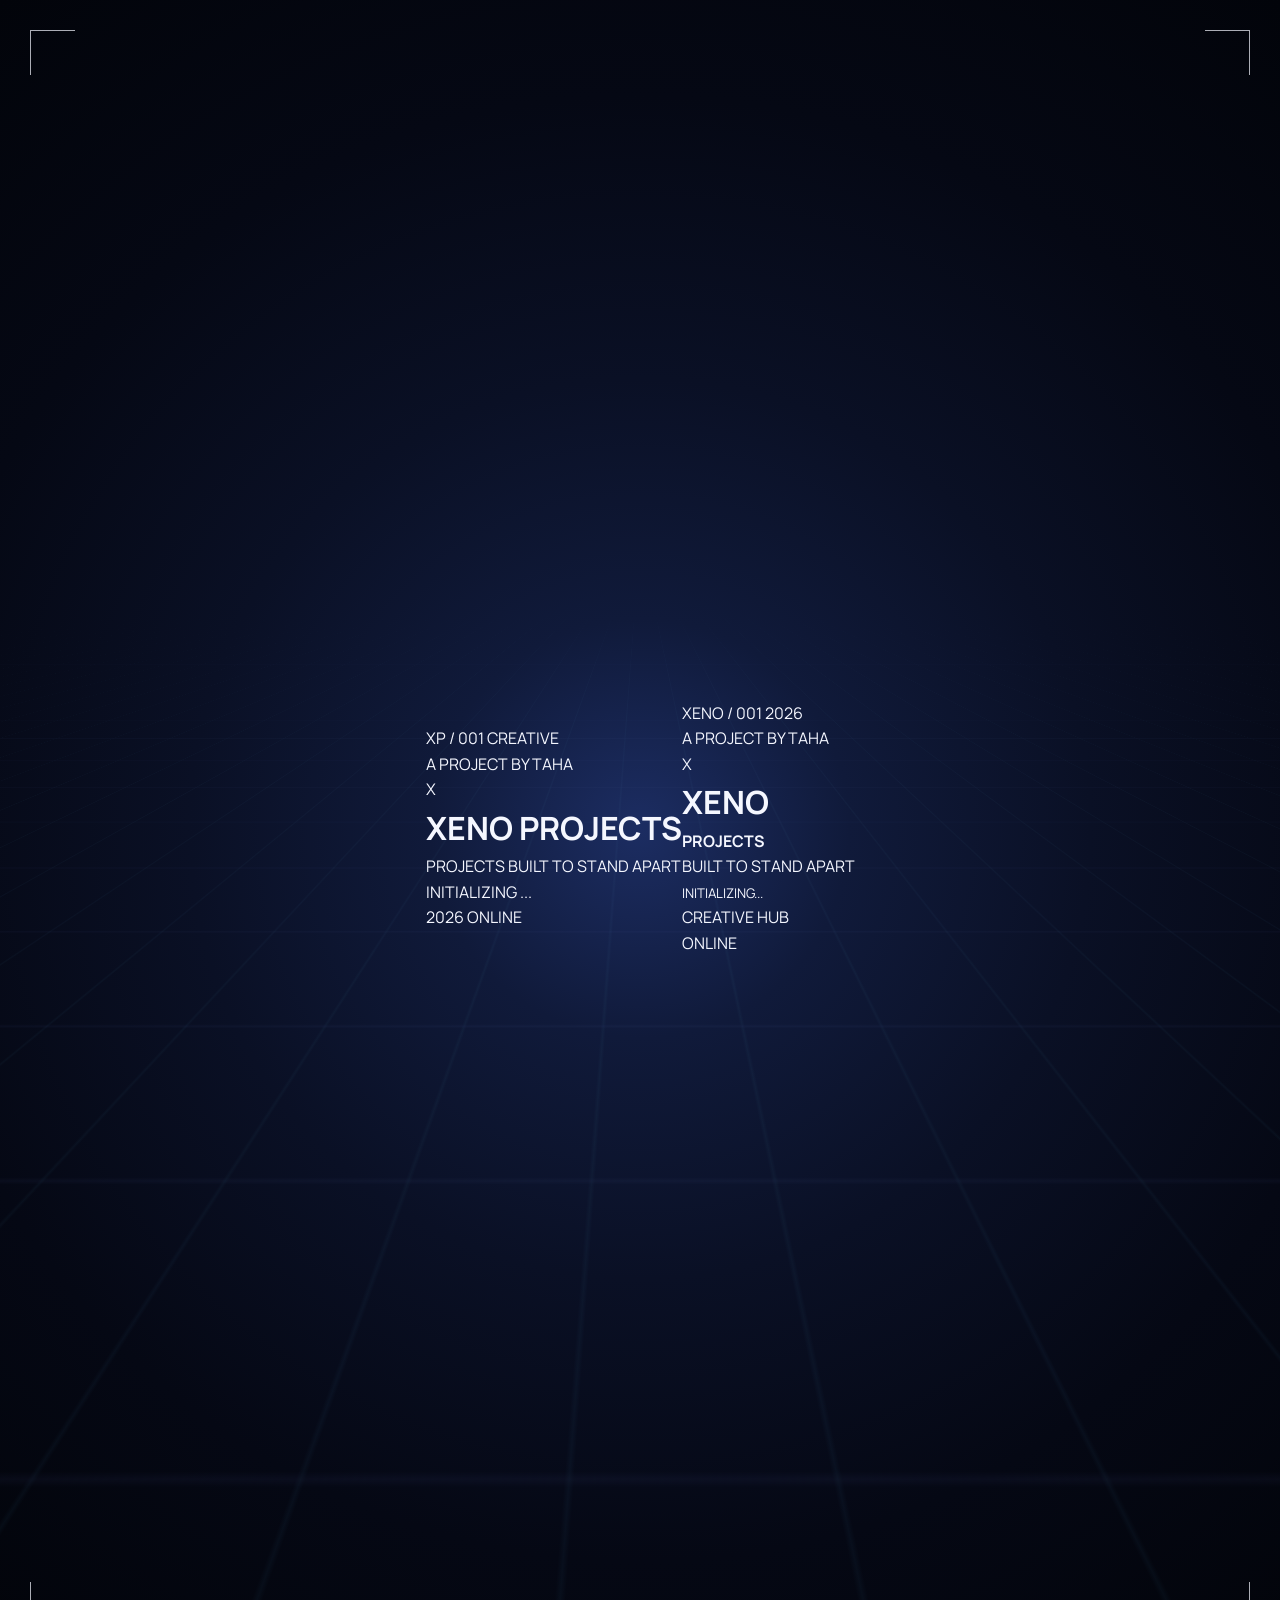
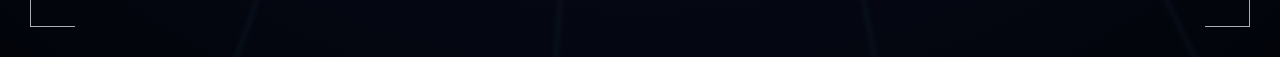
==== commit 096294e0: "Update index.html" ====
--- a/index.html
+++ b/index.html
@@ -1,407 +1,726 @@
-<!DOCTYPE html><html lang="en"><head>
-<meta charset="UTF-8">
-<meta name="viewport" content="width=device-width, initial-scale=1.0"><meta name="description" content="Xeno Projects — projects, downloads and links made by the Xeno Team."><title>Xeno Projects</title><link rel="stylesheet" href="style.css">
-<script src="maintenance.js"></script>
-</head><body class="home-page"><!-- =========================================================
-     INTRO
-========================================================= --><div class="intro-screen"><div class="intro-grid"></div>
-<div class="intro-stars"></div>
-
-<div class="intro-glow intro-glow-one"></div>
-<div class="intro-glow intro-glow-two"></div>
-
-<div class="intro-beam beam-one"></div>
-<div class="intro-beam beam-two"></div>
-
-<div class="intro-content">
-
-    <div class="intro-small">
-        A PROJECT BY
+<!DOCTYPE html>
+<html lang="en">
+<head>
+    <meta charset="UTF-8">
+    <meta name="viewport" content="width=device-width, initial-scale=1.0">
+
+    <meta
+        name="description"
+        content="Xeno Projects — projects, downloads and links made by the Xeno Team."
+    >
+
+    <title>Xeno Projects</title>
+
+    <link rel="stylesheet" href="style.css">
+
+    <script src="maintenance.js"></script>
+</head>
+
+<body class="home-page">
+
+<!-- =========================================================
+     FLASHY INTRO
+========================================================= -->
+
+<div class="intro-screen">
+
+    <div class="intro-grid"></div>
+
+    <div class="intro-noise"></div>
+
+    <div class="intro-glow intro-glow-1"></div>
+    <div class="intro-glow intro-glow-2"></div>
+
+    <div class="intro-ring intro-ring-1"></div>
+    <div class="intro-ring intro-ring-2"></div>
+    <div class="intro-ring intro-ring-3"></div>
+
+    <div class="intro-scan"></div>
+
+    <!-- DESKTOP INTRO -->
+    <div class="intro-desktop">
+
+        <div class="intro-side intro-side-left">
+            <span>XP / 001</span>
+            <span>CREATIVE</span>
+        </div>
+
+        <div class="intro-center">
+
+            <div class="intro-mini">
+                <span class="mini-dot"></span>
+                A PROJECT BY TAHA
+                <span class="mini-dot"></span>
+            </div>
+
+            <div class="intro-x">
+                X
+            </div>
+
+            <h1>
+                XENO
+                <span>PROJECTS</span>
+            </h1>
+
+            <div class="intro-line"></div>
+
+            <p>
+                PROJECTS BUILT TO STAND APART
+            </p>
+
+            <div class="intro-loader">
+                <div class="intro-loader-fill"></div>
+            </div>
+
+            <div class="intro-loading-text">
+                INITIALIZING
+                <span>...</span>
+            </div>
+
+        </div>
+
+        <div class="intro-side intro-side-right">
+            <span>2026</span>
+            <span>ONLINE</span>
+        </div>
+
+        <div class="intro-corner intro-corner-tl"></div>
+        <div class="intro-corner intro-corner-tr"></div>
+        <div class="intro-corner intro-corner-bl"></div>
+        <div class="intro-corner intro-corner-br"></div>
+
     </div>
 
-    <h1>TAHA</h1>
-
-    <div class="intro-sub">
-        XENO PROJECTS
+
+    <!-- MOBILE INTRO -->
+    <div class="intro-mobile">
+
+        <div class="mobile-top">
+            <span>XENO / 001</span>
+            <span>2026</span>
+        </div>
+
+        <div class="mobile-center">
+
+            <div class="mobile-project">
+                A PROJECT BY TAHA
+            </div>
+
+            <div class="mobile-x-wrap">
+                <div class="mobile-x-glow"></div>
+                <div class="mobile-x">
+                    X
+                </div>
+            </div>
+
+            <h1>
+                XENO
+            </h1>
+
+            <div class="mobile-divider">
+                <span></span>
+                <b>PROJECTS</b>
+                <span></span>
+            </div>
+
+            <p>
+                BUILT TO STAND APART
+            </p>
+
+            <div class="mobile-loader">
+                <div class="mobile-loader-fill"></div>
+            </div>
+
+            <small>
+                INITIALIZING<span>...</span>
+            </small>
+
+        </div>
+
+        <div class="mobile-bottom">
+            <span>CREATIVE HUB</span>
+
+            <div class="mobile-status">
+                <i></i>
+                ONLINE
+            </div>
+        </div>
+
     </div>
 
-    <div class="intro-loading">
-        <span></span>
-        <span></span>
-        <span></span>
-    </div>
-
 </div>
 
-<div class="intro-corner intro-corner-tl"></div>
-<div class="intro-corner intro-corner-tr"></div>
-<div class="intro-corner intro-corner-bl"></div>
-<div class="intro-corner intro-corner-br"></div>
-
-</div><div class="page"><!-- =========================================================
-     NAVBAR
-========================================================= --><header class="navbar"><a class="logo" href="index.html">
-    Xeno<span>Projects</span>
-</a>
-
-<nav>
-
-    <a class="nav-btn active" href="index.html">
-        <span>⌂</span>
-        Home
-    </a>
-
-    <a class="nav-btn" href="projects.html">
-        <span>▦</span>
-        Projects
-    </a>
-
-    <a class="nav-btn" href="downloads.html">
-        <span>↓</span>
-        Downloads
-    </a>
-
-    <a class="nav-btn" href="links.html">
-        <span>↗</span>
-        Links
-    </a>
-
-</nav>
-
-</header><main><!-- =========================================================
-     HERO
-========================================================= --><section class="hero home-hero"><div class="hero-background">
-    <div class="hero-grid"></div>
-    <div class="hero-light hero-light-one"></div>
-    <div class="hero-light hero-light-two"></div>
+
+<!-- =========================================================
+     MAIN PAGE
+========================================================= -->
+
+<div class="page">
+
+    <!-- =====================================================
+         NAVBAR
+    ====================================================== -->
+
+    <header class="navbar">
+
+        <a
+            class="logo"
+            href="index.html"
+            aria-label="Xeno Projects Home"
+        >
+            Xeno<span>Projects</span>
+        </a>
+
+        <nav aria-label="Main navigation">
+
+            <a
+                class="nav-btn active"
+                href="index.html"
+            >
+                <span>⌂</span>
+                <span>Home</span>
+            </a>
+
+            <a
+                class="nav-btn"
+                href="projects.html"
+            >
+                <span>▦</span>
+                <span>Projects</span>
+            </a>
+
+            <a
+                class="nav-btn"
+                href="downloads.html"
+            >
+                <span>↓</span>
+                <span>Downloads</span>
+            </a>
+
+            <a
+                class="nav-btn"
+                href="links.html"
+            >
+                <span>↗</span>
+                <span>Links</span>
+            </a>
+
+        </nav>
+
+    </header>
+
+
+    <!-- =====================================================
+         MAIN
+    ====================================================== -->
+
+    <main>
+
+        <!-- =================================================
+             HERO
+        ================================================== -->
+
+        <section class="hero home-hero">
+
+            <div class="hero-grid"></div>
+
+            <div class="hero-glow hero-glow-1"></div>
+            <div class="hero-glow hero-glow-2"></div>
+
+            <div class="hero-orb orb-1"></div>
+            <div class="hero-orb orb-2"></div>
+            <div class="hero-orb orb-3"></div>
+
+
+            <div class="hero-content">
+
+                <div class="hero-label">
+
+                    <span class="label-dot"></span>
+
+                    <span>XENO PROJECTS</span>
+
+                    <span class="label-live">
+                        LIVE
+                    </span>
+
+                </div>
+
+
+                <p class="eyebrow">
+                    WELCOME TO THE OFFICIAL PROJECT HUB
+                </p>
+
+
+                <h1>
+                    Projects built to
+                    <span>stand apart.</span>
+                </h1>
+
+
+                <p class="hero-text">
+                    Explore projects, tools and experiments made by
+                    the Xeno Team — all in one place.
+                </p>
+
+
+                <div class="hero-buttons">
+
+                    <a
+                        class="btn primary hero-main-btn"
+                        href="projects.html"
+                    >
+                        <span>Explore Projects</span>
+                        <span class="btn-arrow">→</span>
+                    </a>
+
+
+                    <a
+                        class="btn secondary"
+                        href="downloads.html"
+                    >
+                        <span>Browse Downloads</span>
+                        <span class="btn-arrow">↗</span>
+                    </a>
+
+                </div>
+
+
+                <div class="hero-meta">
+
+                    <div class="hero-stat">
+                        <strong>03</strong>
+                        <span>PROJECTS</span>
+                    </div>
+
+                    <div class="meta-divider"></div>
+
+                    <div class="hero-stat">
+                        <strong>01</strong>
+                        <span>PROJECT HUB</span>
+                    </div>
+
+                    <div class="meta-divider"></div>
+
+                    <div class="hero-stat">
+                        <strong>∞</strong>
+                        <span>IDEAS</span>
+                    </div>
+
+                </div>
+
+            </div>
+
+
+            <!-- HERO VISUAL -->
+
+            <div class="hero-visual">
+
+                <div class="visual-orbit orbit-a"></div>
+                <div class="visual-orbit orbit-b"></div>
+
+                <div class="visual-card">
+
+                    <div class="visual-card-top">
+
+                        <span>
+                            XENO / 01
+                        </span>
+
+                        <span class="visual-status">
+                            <i></i>
+                            ONLINE
+                        </span>
+
+                    </div>
+
+
+                    <div class="visual-x">
+                        X
+                    </div>
+
+
+                    <div class="visual-title">
+                        XENO
+                        <span>PROJECTS</span>
+                    </div>
+
+
+                    <div class="visual-line"></div>
+
+
+                    <div class="visual-data">
+
+                        <div>
+                            <span>STATUS</span>
+                            <strong>ACTIVE</strong>
+                        </div>
+
+                        <div>
+                            <span>BUILDS</span>
+                            <strong>03</strong>
+                        </div>
+
+                        <div>
+                            <span>IDEAS</span>
+                            <strong>∞</strong>
+                        </div>
+
+                    </div>
+
+
+                    <div class="visual-bars">
+
+                        <span></span>
+                        <span></span>
+                        <span></span>
+                        <span></span>
+                        <span></span>
+                        <span></span>
+                        <span></span>
+                        <span></span>
+
+                    </div>
+
+                </div>
+
+            </div>
+
+
+            <div class="hero-watermark">
+                XENO
+            </div>
+
+        </section>
+
+
+        <!-- =================================================
+             QUICK ACCESS
+        ================================================== -->
+
+        <section class="quick-nav">
+
+            <div class="section-topline">
+
+                <div>
+
+                    <p class="quick-title">
+                        QUICK ACCESS
+                    </p>
+
+                    <h2>
+                        Everything in one place.
+                    </h2>
+
+                </div>
+
+
+                <p class="section-note">
+                    Jump directly to the part of Xeno Projects
+                    you need.
+                </p>
+
+            </div>
+
+
+            <div class="block-grid">
+
+
+                <!-- PROJECTS -->
+
+                <a
+                    class="nav-block home-project-block"
+                    href="projects.html"
+                >
+
+                    <div class="nav-card-glow"></div>
+
+                    <div class="nav-block-top">
+
+                        <div class="nav-icon">
+                            ▦
+                        </div>
+
+                        <span class="block-number">
+                            01
+                        </span>
+
+                    </div>
+
+
+                    <div class="nav-block-content">
+
+                        <strong>
+                            Projects
+                        </strong>
+
+                        <span>
+                            Explore everything we're working on.
+                        </span>
+
+                    </div>
+
+
+                    <div class="nav-card-bottom">
+
+                        <span>
+                            VIEW PROJECTS
+                        </span>
+
+                        <div class="block-arrow">
+                            →
+                        </div>
+
+                    </div>
+
+
+                    <div class="nav-card-line"></div>
+
+                </a>
+
+
+                <!-- DOWNLOADS -->
+
+                <a
+                    class="nav-block home-download-block"
+                    href="downloads.html"
+                >
+
+                    <div class="nav-card-glow"></div>
+
+                    <div class="nav-block-top">
+
+                        <div class="nav-icon">
+                            ↓
+                        </div>
+
+                        <span class="block-number">
+                            02
+                        </span>
+
+                    </div>
+
+
+                    <div class="nav-block-content">
+
+                        <strong>
+                            Downloads
+                        </strong>
+
+                        <span>
+                            Get the latest available project files.
+                        </span>
+
+                    </div>
+
+
+                    <div class="nav-card-bottom">
+
+                        <span>
+                            VIEW DOWNLOADS
+                        </span>
+
+                        <div class="block-arrow">
+                            →
+                        </div>
+
+                    </div>
+
+
+                    <div class="nav-card-line"></div>
+
+                </a>
+
+
+                <!-- LINKS -->
+
+                <a
+                    class="nav-block home-links-block"
+                    href="links.html"
+                >
+
+                    <div class="nav-card-glow"></div>
+
+                    <div class="nav-block-top">
+
+                        <div class="nav-icon">
+                            ↗
+                        </div>
+
+                        <span class="block-number">
+                            03
+                        </span>
+
+                    </div>
+
+
+                    <div class="nav-block-content">
+
+                        <strong>
+                            Links
+                        </strong>
+
+                        <span>
+                            Find our socials and important links.
+                        </span>
+
+                    </div>
+
+
+                    <div class="nav-card-bottom">
+
+                        <span>
+                            OPEN LINKS
+                        </span>
+
+                        <div class="block-arrow">
+                            →
+                        </div>
+
+                    </div>
+
+
+                    <div class="nav-card-line"></div>
+
+                </a>
+
+            </div>
+
+        </section>
+
+
+        <!-- =================================================
+             BOTTOM
+        ================================================== -->
+
+        <section class="home-bottom">
+
+            <div class="home-bottom-inner">
+
+                <div class="home-bottom-heading">
+
+                    <p class="eyebrow">
+                        XENO PROJECTS
+                    </p>
+
+                    <h2>
+                        Built with purpose.
+                    </h2>
+
+                </div>
+
+
+                <p class="home-bottom-text">
+                    A simple home for projects, tools and ideas
+                    from the Xeno Team.
+                </p>
+
+
+                <div class="bottom-decoration">
+
+                    <span></span>
+                    <span></span>
+                    <span></span>
+                    <span></span>
+                    <span></span>
+
+                </div>
+
+            </div>
+
+        </section>
+
+    </main>
+
+
+    <!-- =====================================================
+         FOOTER
+    ====================================================== -->
+
+    <footer>
+
+        <p>
+            © 2026 Taha (TN). All Rights Reserved.
+        </p>
+
+    </footer>
+
 </div>
 
-<div class="hero-orb orb-one"></div>
-<div class="hero-orb orb-two"></div>
-
-<div class="hero-particle particle-one"></div>
-<div class="hero-particle particle-two"></div>
-<div class="hero-particle particle-three"></div>
-<div class="hero-particle particle-four"></div>
-
-<div class="hero-content">
-
-    <div class="hero-label">
-        <span class="label-dot"></span>
-        XENO PROJECTS
-        <span class="label-line"></span>
-    </div>
-
-    <p class="eyebrow">
-        Welcome to the official project hub
-    </p>
-
-    <h1>
-        Projects built to
-        <span>stand apart.</span>
-    </h1>
-
-    <p class="hero-text">
-        Explore projects, tools and experiments made by the
-        Xeno Team — all in one place.
-    </p>
-
-    <div class="hero-buttons">
-
-        <a class="btn primary hero-main-btn" href="projects.html">
-            <span>Explore Projects</span>
-            <span class="btn-arrow">→</span>
-        </a>
-
-        <a class="btn secondary" href="downloads.html">
-            <span>Browse Downloads</span>
-            <span class="btn-arrow">↗</span>
-        </a>
-
-    </div>
-
-    <div class="hero-meta">
-
-        <div class="meta-item">
-            <strong>03</strong>
-            <span>Projects</span>
-        </div>
-
-        <div class="meta-divider"></div>
-
-        <div class="meta-item">
-            <strong>01</strong>
-            <span>Project Hub</span>
-        </div>
-
-        <div class="meta-divider"></div>
-
-        <div class="meta-item">
-            <strong>∞</strong>
-            <span>Ideas</span>
-        </div>
-
-    </div>
-
-</div>
-
-<div class="hero-mark">
-    XENO
-</div>
-
-<div class="hero-scroll">
-    <span></span>
-    SCROLL TO EXPLORE
-</div>
-
-</section><!-- =========================================================
-     QUICK ACCESS
-========================================================= --><section class="quick-nav"><div class="section-topline">
-
-    <div>
-
-        <p class="quick-title">
-            QUICK ACCESS
-        </p>
-
-        <h2>
-            Everything in one place.
-        </h2>
-
-    </div>
-
-    <p class="section-note">
-        Jump directly to the part of Xeno Projects you need.
-    </p>
-
-</div>
-
-
-<div class="block-grid">
-
-    <!-- PROJECTS -->
-
-    <a class="nav-block home-project-block" href="projects.html">
-
-        <div class="card-glow"></div>
-        <div class="card-shine"></div>
-
-        <div class="nav-block-top">
-
-            <div class="nav-icon">
-                ▦
-            </div>
-
-            <span class="block-number">
-                01
-            </span>
-
-        </div>
-
-        <div class="nav-block-content">
-
-            <div class="card-label">
-                EXPLORE
-            </div>
-
-            <strong>
-                Projects
-            </strong>
-
-            <span>
-                Explore everything we're working on.
-            </span>
-
-        </div>
-
-        <div class="block-arrow">
-            →
-        </div>
-
-        <div class="card-bottom-line"></div>
-
-    </a>
-
-
-    <!-- DOWNLOADS -->
-
-    <a class="nav-block home-download-block" href="downloads.html">
-
-        <div class="card-glow"></div>
-        <div class="card-shine"></div>
-
-        <div class="nav-block-top">
-
-            <div class="nav-icon">
-                ↓
-            </div>
-
-            <span class="block-number">
-                02
-            </span>
-
-        </div>
-
-        <div class="nav-block-content">
-
-            <div class="card-label">
-                GET FILES
-            </div>
-
-            <strong>
-                Downloads
-            </strong>
-
-            <span>
-                Get the latest available project files.
-            </span>
-
-        </div>
-
-        <div class="block-arrow">
-            →
-        </div>
-
-        <div class="card-bottom-line"></div>
-
-    </a>
-
-
-    <!-- LINKS -->
-
-    <a class="nav-block home-links-block" href="links.html">
-
-        <div class="card-glow"></div>
-        <div class="card-shine"></div>
-
-        <div class="nav-block-top">
-
-            <div class="nav-icon">
-                ↗
-            </div>
-
-            <span class="block-number">
-                03
-            </span>
-
-        </div>
-
-        <div class="nav-block-content">
-
-            <div class="card-label">
-                CONNECT
-            </div>
-
-            <strong>
-                Links
-            </strong>
-
-            <span>
-                Find our socials and important links.
-            </span>
-
-        </div>
-
-        <div class="block-arrow">
-            →
-        </div>
-
-        <div class="card-bottom-line"></div>
-
-    </a>
-
-</div>
-
-</section><!-- =========================================================
-     BOTTOM INFO
-========================================================= --><section class="home-bottom"><div class="bottom-glow"></div>
-
-<div class="home-bottom-inner">
-
-    <div>
-
-        <p class="eyebrow">
-            XENO PROJECTS
-        </p>
-
-        <h2>
-            Built with purpose.
-        </h2>
-
-    </div>
-
-    <p>
-        A simple home for projects, tools and ideas from
-        the Xeno Team.
-    </p>
-
-</div>
-
-</section></main><!-- =========================================================
-     FOOTER
-========================================================= --><footer><div class="footer-line"></div>
-
-<p>
-    © 2026 Taha (TN). All Rights Reserved.
-</p>
-
-<span>
-    XENO PROJECTS
-</span>
-
-</footer></div><!-- =========================================================
-     INTRO + PAGE TRANSITIONS
-========================================================= --><script>
-
-const intro = document.querySelector(".intro-screen");
-
-setTimeout(() => {
+
+<!-- =========================================================
+     PAGE ANIMATION SCRIPT
+========================================================= -->
+
+<script>
+
+document.addEventListener("DOMContentLoaded", () => {
+
+    /*
+     * INTRO
+     */
+
+    const intro = document.querySelector(".intro-screen");
 
     if (intro) {
-        intro.classList.add("intro-finished");
+
+        setTimeout(() => {
+            intro.classList.add("intro-finished");
+        }, 3200);
+
     }
 
-}, 3400);
-
-
-/* PAGE TRANSITION */
-
-document.querySelectorAll("a[href]").forEach(link => {
-
-    link.addEventListener("click", e => {
-
-        const url = link.href;
-
-        if (
-            link.target === "_blank" ||
-            link.hasAttribute("download") ||
-            url.startsWith("mailto:") ||
-            url.startsWith("tel:") ||
-            (
-                link.origin === location.origin &&
-                link.pathname === location.pathname &&
-                link.hash
-            )
-        ) {
-            return;
-        }
-
-        e.preventDefault();
-
-        document.body.classList.add("leaving");
-
-        setTimeout(() => {
-            window.location.href = url;
-        }, 220);
+
+    /*
+     * PAGE TRANSITIONS
+     */
+
+    document.querySelectorAll("a[href]").forEach(link => {
+
+        link.addEventListener("click", function(e) {
+
+            const url = this.href;
+
+            if (
+                this.target === "_blank" ||
+                this.hasAttribute("download") ||
+                url.startsWith("mailto:") ||
+                url.startsWith("tel:") ||
+                (
+                    this.origin === location.origin &&
+                    this.pathname === location.pathname &&
+                    this.hash
+                )
+            ) {
+                return;
+            }
+
+            if (!url) return;
+
+            e.preventDefault();
+
+            document.body.classList.add("leaving");
+
+            setTimeout(() => {
+                window.location.href = url;
+            }, 400);
+
+        });
 
     });
 
 });
 
+
+/*
+ * Prevent page staying in leaving state
+ */
 
 window.addEventListener("pageshow", () => {
     document.body.classList.remove("leaving");
 });
 
-</script></body>
+</script>
+
+</body>
 </html>
--- a/style.css
+++ b/style.css
@@ -17,12 +17,13 @@
 
 body{
 font-family:"Manrope",Inter,system-ui,-apple-system,BlinkMacSystemFont,"Segoe UI",sans-serif;
-background:#080a10;
-color:#f4f6fb;
+background:#070a12;
+color:#f5f7ff;
 line-height:1.6;
 overflow-x:hidden;
 opacity:1;
-transition:opacity .22s ease
+transition:opacity .22s ease;
+animation:pageEnter .55s ease both
 }
 
 body.leaving{
@@ -51,33 +52,79 @@
 
 
 /* =========================================================
-   GLOBAL BACKGROUND
+   GLOBAL ANIMATED BACKGROUND
 ========================================================= */
 
 .page:before{
 content:"";
+
 position:fixed;
 inset:0;
+
 pointer-events:none;
-z-index:-2;
+
+z-index:-5;
 
 background:
 radial-gradient(
-circle at 82% 10%,
-rgba(90,110,255,.075),
+circle at 15% 15%,
+rgba(105,130,255,.12),
 transparent 28%
 ),
 radial-gradient(
-circle at 12% 72%,
-rgba(56,189,248,.045),
-transparent 25%
+circle at 88% 25%,
+rgba(83,210,255,.09),
+transparent 27%
+),
+radial-gradient(
+circle at 50% 100%,
+rgba(143,91,255,.07),
+transparent 35%
 ),
 linear-gradient(
 180deg,
-#080a10 0%,
-#090c13 50%,
-#07090e 100%
-)
+#080b14 0%,
+#090d18 48%,
+#070a12 100%
+);
+
+animation:
+backgroundPulse 12s ease-in-out infinite alternate
+}
+
+.page:after{
+content:"";
+
+position:fixed;
+inset:0;
+
+pointer-events:none;
+
+z-index:-4;
+
+opacity:.16;
+
+background-image:
+linear-gradient(
+rgba(255,255,255,.035) 1px,
+transparent 1px
+),
+linear-gradient(
+90deg,
+rgba(255,255,255,.035) 1px,
+transparent 1px
+);
+
+background-size:70px 70px;
+
+mask-image:linear-gradient(
+180deg,
+rgba(0,0,0,.8),
+transparent 85%
+);
+
+animation:
+backgroundGrid 18s linear infinite
 }
 
 
@@ -87,6 +134,7 @@
 
 .navbar{
 min-height:88px;
+
 padding:17px 5.5%;
 
 display:flex;
@@ -95,25 +143,69 @@
 
 gap:25px;
 
-border-bottom:1px solid rgba(255,255,255,.055);
-
-background:rgba(8,10,16,.72);
-
-backdrop-filter:blur(20px);
--webkit-backdrop-filter:blur(20px);
+border-bottom:1px solid rgba(255,255,255,.07);
+
+background:
+linear-gradient(
+90deg,
+rgba(10,14,25,.82),
+rgba(13,18,32,.72),
+rgba(10,14,25,.82)
+);
+
+backdrop-filter:blur(22px);
+-webkit-backdrop-filter:blur(22px);
 
 position:relative;
+
 z-index:20
+}
+
+.navbar:after{
+content:"";
+
+position:absolute;
+
+left:5%;
+right:5%;
+bottom:-1px;
+
+height:1px;
+
+background:
+linear-gradient(
+90deg,
+transparent,
+rgba(130,149,255,.45),
+rgba(103,217,255,.35),
+transparent
+);
+
+opacity:.65
 }
 
 .logo{
 font-size:26px;
 font-weight:800;
-letter-spacing:-1.2px
+letter-spacing:-1.2px;
+
+text-shadow:
+0 0 25px rgba(130,149,255,.12);
+
+transition:
+transform .25s ease,
+text-shadow .25s ease
 }
 
 .logo span{
-color:#8295ff
+color:#8ca0ff
+}
+
+.logo:hover{
+transform:translateY(-2px);
+
+text-shadow:
+0 0 25px rgba(130,149,255,.3)
 }
 
 nav{
@@ -133,10 +225,13 @@
 border:1px solid transparent;
 border-radius:12px;
 
-color:#929aaa;
+color:#929bad;
 
 font-size:13px;
 font-weight:700;
+
+position:relative;
+overflow:hidden;
 
 transition:
 transform .2s ease,
@@ -146,22 +241,66 @@
 box-shadow .2s ease
 }
 
+.nav-btn:before{
+content:"";
+
+position:absolute;
+
+top:0;
+bottom:0;
+left:-120%;
+
+width:70%;
+
+background:
+linear-gradient(
+90deg,
+transparent,
+rgba(255,255,255,.1),
+transparent
+);
+
+transform:skewX(-20deg);
+
+animation:
+navShine 4.5s ease-in-out infinite;
+
+pointer-events:none
+}
+
 .nav-btn span{
-font-size:15px
+font-size:15px;
+
+transition:
+transform .25s ease,
+color .25s ease
 }
 
 .nav-btn:hover,
 .nav-btn.active{
-color:#f4f6fb;
-
-background:rgba(255,255,255,.045);
-
-border-color:rgba(130,149,255,.3);
-
-transform:translateY(-1px);
+color:#f5f7ff;
+
+background:
+linear-gradient(
+135deg,
+rgba(130,149,255,.10),
+rgba(103,217,255,.045)
+);
+
+border-color:rgba(130,149,255,.35);
+
+transform:translateY(-2px);
 
 box-shadow:
-0 7px 25px rgba(0,0,0,.15)
+0 8px 30px rgba(0,0,0,.18),
+0 0 20px rgba(130,149,255,.06)
+}
+
+.nav-btn:hover span,
+.nav-btn.active span{
+transform:translateY(-1px) scale(1.08);
+
+color:#9eafff
 }
 
 
@@ -173,6 +312,7 @@
 display:inline-flex;
 align-items:center;
 justify-content:center;
+
 gap:10px;
 
 min-height:49px;
@@ -186,6 +326,9 @@
 font-weight:800;
 
 cursor:pointer;
+
+position:relative;
+overflow:hidden;
 
 transition:
 transform .2s ease,
@@ -195,55 +338,99 @@
 color .2s ease
 }
 
+.btn:before{
+content:"";
+
+position:absolute;
+
+top:-20%;
+bottom:-20%;
+left:-120%;
+
+width:65%;
+
+background:
+linear-gradient(
+90deg,
+transparent,
+rgba(255,255,255,.28),
+transparent
+);
+
+transform:skewX(-20deg);
+
+animation:
+buttonShine 4s ease-in-out infinite;
+
+pointer-events:none
+}
+
+.btn span{
+position:relative;
+z-index:2
+}
+
 .btn:hover{
-transform:translateY(-3px)
+transform:translateY(-4px)
 }
 
 .btn:active{
-transform:translateY(-1px)
+transform:scale(.97)
 }
 
 .btn.primary{
-color:#080a10;
-
-background:linear-gradient(
+color:#080b12;
+
+background:
+linear-gradient(
 135deg,
-#91a4ff,
-#7188ff
+#9cacff 0%,
+#8296ff 48%,
+#71d8ff 100%
 );
 
-border-color:#91a4ff;
+border-color:#a4b1ff;
 
 box-shadow:
-0 10px 30px rgba(113,136,255,.18)
+0 12px 32px rgba(113,136,255,.22),
+0 0 25px rgba(103,217,255,.06)
 }
 
 .btn.primary:hover{
 box-shadow:
-0 15px 38px rgba(113,136,255,.28);
-
-background:linear-gradient(
+0 18px 45px rgba(113,136,255,.34),
+0 0 35px rgba(103,217,255,.12);
+
+background:
+linear-gradient(
 135deg,
-#a1b1ff,
-#7f95ff
+#aab8ff,
+#91a5ff,
+#82e2ff
 )
 }
 
 .btn.secondary{
 color:#f4f6fb;
 
-background:rgba(255,255,255,.035);
-
-border-color:#2a3040
+background:
+rgba(255,255,255,.035);
+
+border-color:#30384b;
+
+box-shadow:
+inset 0 1px rgba(255,255,255,.03)
 }
 
 .btn.secondary:hover{
-background:rgba(255,255,255,.065);
-
-border-color:#586584;
+background:
+rgba(130,149,255,.075);
+
+border-color:#687aa9;
 
 box-shadow:
-0 12px 30px rgba(0,0,0,.2)
+0 14px 35px rgba(0,0,0,.22),
+0 0 25px rgba(130,149,255,.08)
 }
 
 .btn.small{
@@ -255,11 +442,13 @@
 
 .btn-arrow{
 font-size:16px;
-transition:transform .2s ease
+
+transition:
+transform .25s ease
 }
 
 .btn:hover .btn-arrow{
-transform:translateX(3px)
+transform:translateX(5px)
 }
 
 
@@ -268,16 +457,108 @@
 ========================================================= */
 
 .home-page .hero{
-min-height:650px;
+min-height:680px;
 
 display:flex;
 align-items:center;
 
-padding:90px 6% 80px;
+padding:95px 6% 90px;
 
 position:relative;
 
 overflow:hidden
+}
+
+.hero-background{
+position:absolute;
+inset:0;
+
+overflow:hidden;
+
+pointer-events:none
+}
+
+.hero-grid{
+position:absolute;
+inset:-30%;
+
+background-image:
+linear-gradient(
+rgba(126,148,255,.055) 1px,
+transparent 1px
+),
+linear-gradient(
+90deg,
+rgba(126,148,255,.055) 1px,
+transparent 1px
+);
+
+background-size:65px 65px;
+
+transform:
+perspective(600px)
+rotateX(58deg)
+translateY(120px)
+scale(1.5);
+
+transform-origin:center bottom;
+
+mask-image:
+linear-gradient(
+to top,
+rgba(0,0,0,.85),
+transparent 85%
+);
+
+animation:
+heroGridMove 12s linear infinite
+}
+
+.hero-light{
+position:absolute;
+
+border-radius:50%;
+
+filter:blur(70px);
+
+pointer-events:none
+}
+
+.hero-light-one{
+width:520px;
+height:520px;
+
+right:-130px;
+top:-170px;
+
+background:
+radial-gradient(
+circle,
+rgba(105,125,255,.20),
+rgba(105,125,255,.04) 48%,
+transparent 72%
+);
+
+animation:
+heroLightOne 8s ease-in-out infinite alternate
+}
+
+.hero-light-two{
+width:430px;
+height:430px;
+
+left:-180px;
+bottom:-210px;
+
+background:
+radial-gradient(
+circle,
+rgba(72,211,240,.12),
+transparent 68%
+);
+
+animation:
+heroLightTwo 10s ease-in-out infinite alternate
 }
 
 .home-hero:before{
@@ -285,31 +566,55 @@
 
 position:absolute;
 
-width:560px;
-height:560px;
-
-right:-190px;
-top:-180px;
+width:650px;
+height:650px;
+
+right:-230px;
+top:-220px;
 
 border-radius:50%;
 
 background:
 radial-gradient(
 circle,
-rgba(91,111,255,.14),
-rgba(91,111,255,0) 68%
+rgba(91,111,255,.15),
+rgba(91,111,255,.03) 50%,
+transparent 70%
 );
 
-filter:blur(10px);
-
-pointer-events:none
+filter:blur(12px);
+
+pointer-events:none;
+
+animation:
+heroGlow 7s ease-in-out infinite alternate
+}
+
+.home-hero:after{
+content:"";
+
+position:absolute;
+inset:0;
+
+pointer-events:none;
+
+background:
+radial-gradient(
+ellipse at center,
+transparent 35%,
+rgba(3,5,12,.25) 100%
+)
 }
 
 .hero-content{
 position:relative;
-z-index:3;
-
-max-width:800px
+
+z-index:5;
+
+max-width:820px;
+
+animation:
+heroContentEnter .9s cubic-bezier(.16,1,.3,1) .15s both
 }
 
 .hero-label{
@@ -317,32 +622,89 @@
 align-items:center;
 gap:9px;
 
-padding:7px 11px;
-
-margin-bottom:18px;
-
-border:1px solid rgba(130,149,255,.18);
-border-radius:8px;
-
-background:rgba(130,149,255,.045);
-
-color:#aeb9e8;
+padding:8px 12px;
+
+margin-bottom:19px;
+
+border:1px solid rgba(130,149,255,.25);
+border-radius:9px;
+
+background:
+linear-gradient(
+135deg,
+rgba(130,149,255,.10),
+rgba(103,217,255,.035)
+);
+
+color:#b7c2f0;
 
 font-size:10px;
 font-weight:800;
-letter-spacing:1.8px
+letter-spacing:1.8px;
+
+box-shadow:
+0 0 25px rgba(130,149,255,.045);
+
+overflow:hidden;
+
+position:relative
+}
+
+.hero-label:after{
+content:"";
+
+position:absolute;
+
+top:0;
+bottom:0;
+left:-100%;
+
+width:50%;
+
+background:
+linear-gradient(
+90deg,
+transparent,
+rgba(255,255,255,.15),
+transparent
+);
+
+transform:skewX(-20deg);
+
+animation:
+labelSweep 3.5s ease-in-out infinite
 }
 
 .label-dot{
-width:6px;
-height:6px;
+width:7px;
+height:7px;
+
+flex:0 0 7px;
 
 border-radius:50%;
 
 background:#8295ff;
 
 box-shadow:
-0 0 12px rgba(130,149,255,.7)
+0 0 8px #8295ff,
+0 0 18px rgba(103,217,255,.7);
+
+animation:
+dotPulse 1.8s ease-in-out infinite
+}
+
+.label-line{
+width:22px;
+height:1px;
+
+margin-left:2px;
+
+background:
+linear-gradient(
+90deg,
+#8295ff,
+transparent
+)
 }
 
 .eyebrow{
@@ -350,13 +712,13 @@
 letter-spacing:2.2px;
 text-transform:uppercase;
 
-color:#7e8799;
+color:#818ba1;
 
 font-weight:800
 }
 
 .home-hero .eyebrow{
-margin-bottom:8px
+margin-bottom:9px
 }
 
 .home-hero h1{
@@ -368,25 +730,34 @@
 
 letter-spacing:-4.5px;
 
-font-weight:800
+font-weight:800;
+
+text-wrap:balance
 }
 
 .home-hero h1 span{
 display:block;
 
-background:linear-gradient(
+background:
+linear-gradient(
 100deg,
-#a4b3ff 0%,
-#8295ff 45%,
-#6fdbff 100%
+#aebaff 0%,
+#8295ff 35%,
+#6fdbff 65%,
+#b5c1ff 100%
 );
+
+background-size:220% auto;
 
 -webkit-background-clip:text;
 background-clip:text;
 
 -webkit-text-fill-color:transparent;
 
-color:transparent
+color:transparent;
+
+animation:
+titleGradient 5s linear infinite
 }
 
 .hero-text{
@@ -394,7 +765,7 @@
 
 margin:25px 0 31px;
 
-color:#9da6b7;
+color:#a3adbf;
 
 font-size:16px;
 
@@ -403,7 +774,7 @@
 
 .hero-buttons{
 display:flex;
-gap:11px;
+gap:12px;
 flex-wrap:wrap
 }
 
@@ -420,7 +791,7 @@
 
 margin-top:45px;
 
-color:#747d8d
+color:#747e92
 }
 
 .hero-meta div:not(.meta-divider){
@@ -430,13 +801,17 @@
 
 .hero-meta strong{
 font-size:18px;
-color:#e6e9ef;
+
+color:#e8ebf3;
+
 font-weight:800
 }
 
 .hero-meta span{
 font-size:10px;
+
 letter-spacing:1px;
+
 text-transform:uppercase
 }
 
@@ -444,7 +819,13 @@
 width:1px;
 height:30px;
 
-background:#242a35
+background:
+linear-gradient(
+180deg,
+transparent,
+#30384a,
+transparent
+)
 }
 
 .hero-mark{
@@ -459,11 +840,16 @@
 
 letter-spacing:-13px;
 
-color:rgba(255,255,255,.018);
+color:rgba(255,255,255,.022);
 
 pointer-events:none;
 
-user-select:none
+user-select:none;
+
+z-index:1;
+
+animation:
+heroMarkFloat 8s ease-in-out infinite
 }
 
 .hero-orb{
@@ -471,7 +857,9 @@
 
 border-radius:50%;
 
-pointer-events:none
+pointer-events:none;
+
+z-index:2
 }
 
 .orb-one{
@@ -481,9 +869,17 @@
 right:8%;
 top:18%;
 
-background:rgba(86,107,255,.045);
-
-filter:blur(70px)
+background:
+radial-gradient(
+circle,
+rgba(86,107,255,.12),
+transparent 70%
+);
+
+filter:blur(65px);
+
+animation:
+orbOneFloat 7s ease-in-out infinite
 }
 
 .orb-two{
@@ -493,9 +889,122 @@
 left:12%;
 bottom:-100px;
 
-background:rgba(63,190,224,.035);
-
-filter:blur(70px)
+background:
+radial-gradient(
+circle,
+rgba(63,190,224,.09),
+transparent 70%
+);
+
+filter:blur(65px);
+
+animation:
+orbTwoFloat 9s ease-in-out infinite
+}
+
+
+/* =========================================================
+   HERO PARTICLES
+========================================================= */
+
+.hero-particle{
+position:absolute;
+
+width:4px;
+height:4px;
+
+border-radius:50%;
+
+background:#8ea4ff;
+
+box-shadow:
+0 0 8px #8ea4ff,
+0 0 18px rgba(103,217,255,.5);
+
+pointer-events:none;
+
+z-index:3
+}
+
+.particle-one{
+right:18%;
+top:27%;
+
+animation:
+particleFloatOne 5s ease-in-out infinite
+}
+
+.particle-two{
+right:31%;
+top:63%;
+
+width:3px;
+height:3px;
+
+animation:
+particleFloatTwo 6s ease-in-out infinite
+}
+
+.particle-three{
+left:44%;
+top:18%;
+
+width:3px;
+height:3px;
+
+animation:
+particleFloatThree 7s ease-in-out infinite
+}
+
+.particle-four{
+left:9%;
+bottom:22%;
+
+width:4px;
+height:4px;
+
+animation:
+particleFloatOne 8s ease-in-out infinite reverse
+}
+
+.hero-scroll{
+position:absolute;
+
+right:6%;
+
+bottom:38px;
+
+display:flex;
+align-items:center;
+
+gap:9px;
+
+font-size:8px;
+font-weight:800;
+
+letter-spacing:2px;
+
+color:#59647b;
+
+z-index:5;
+
+writing-mode:vertical-rl
+}
+
+.hero-scroll span{
+width:1px;
+height:35px;
+
+background:
+linear-gradient(
+180deg,
+transparent,
+#8295ff,
+transparent
+);
+
+animation:
+scrollLine 2s ease-in-out infinite
 }
 
 
@@ -504,7 +1013,9 @@
 ========================================================= */
 
 .home-page .quick-nav{
-padding:75px 6% 85px
+padding:80px 6% 90px;
+
+position:relative
 }
 
 .section-topline{
@@ -514,14 +1025,14 @@
 
 gap:30px;
 
-margin-bottom:25px
+margin-bottom:28px
 }
 
 .quick-title{
 font-size:10px;
 letter-spacing:2px;
 
-color:#6f7888;
+color:#7d89a4;
 
 font-weight:800
 }
@@ -539,7 +1050,7 @@
 .section-note{
 max-width:330px;
 
-color:#737d8e;
+color:#788399;
 
 font-size:12px;
 
@@ -552,22 +1063,28 @@
 grid-template-columns:
 repeat(3,minmax(0,1fr));
 
-gap:14px
-}
+gap:16px
+}
+
+
+/* =========================================================
+   NEW HOME CARDS
+========================================================= */
 
 .nav-block{
-min-height:270px;
-
-padding:23px;
-
-border:1px solid #202632;
-border-radius:20px;
+min-height:285px;
+
+padding:24px;
+
+border:1px solid rgba(122,139,183,.17);
+
+border-radius:22px;
 
 background:
 linear-gradient(
 145deg,
-rgba(18,22,31,.95),
-rgba(11,14,21,.98)
+rgba(22,28,43,.88),
+rgba(10,14,23,.94)
 );
 
 position:relative;
@@ -577,10 +1094,16 @@
 display:flex;
 flex-direction:column;
 
+isolation:isolate;
+
+box-shadow:
+inset 0 1px rgba(255,255,255,.045),
+0 15px 45px rgba(0,0,0,.12);
+
 transition:
-transform .25s ease,
-border-color .25s ease,
-box-shadow .25s ease
+transform .3s cubic-bezier(.16,1,.3,1),
+border-color .3s ease,
+box-shadow .3s ease
 }
 
 .nav-block:before{
@@ -588,30 +1111,74 @@
 
 position:absolute;
 
-width:190px;
-height:190px;
-
-right:-80px;
-top:-85px;
+width:230px;
+height:230px;
+
+right:-100px;
+top:-100px;
 
 border-radius:50%;
 
-background:rgba(255,255,255,.025);
-
-transition:transform .35s ease
+background:
+radial-gradient(
+circle,
+rgba(130,149,255,.13),
+transparent 68%
+);
+
+filter:blur(8px);
+
+transition:
+transform .5s ease,
+opacity .5s ease;
+
+z-index:-1
+}
+
+.nav-block:after{
+content:"";
+
+position:absolute;
+
+inset:0;
+
+background:
+linear-gradient(
+120deg,
+transparent 25%,
+rgba(255,255,255,.065) 48%,
+transparent 68%
+);
+
+width:75%;
+
+transform:translateX(-150%) skewX(-15deg);
+
+animation:
+cardShimmer 6s ease-in-out infinite;
+
+pointer-events:none;
+
+z-index:4
 }
 
 .nav-block:hover{
-transform:translateY(-6px);
-
-border-color:#38445b;
+transform:
+translateY(-9px)
+scale(1.012);
+
+border-color:rgba(130,149,255,.42);
 
 box-shadow:
-0 22px 50px rgba(0,0,0,.28)
+0 25px 60px rgba(0,0,0,.30),
+0 0 35px rgba(130,149,255,.07),
+inset 0 1px rgba(255,255,255,.08)
 }
 
 .nav-block:hover:before{
-transform:scale(1.25)
+transform:scale(1.35);
+
+opacity:1.4
 }
 
 .nav-block-top{
@@ -620,57 +1187,88 @@
 justify-content:space-between;
 
 position:relative;
-z-index:1
+z-index:5
 }
 
 .nav-icon{
-width:43px;
-height:43px;
+width:47px;
+height:47px;
 
 display:flex;
 align-items:center;
 justify-content:center;
 
-border:1px solid #2b3241;
-border-radius:12px;
-
-background:#11151d;
-
-font-size:19px;
-
-color:#a7b5ff
+border:1px solid rgba(143,160,209,.2);
+
+border-radius:14px;
+
+background:
+linear-gradient(
+145deg,
+rgba(30,38,58,.9),
+rgba(14,19,30,.9)
+);
+
+font-size:20px;
+
+color:#a7b5ff;
+
+box-shadow:
+inset 0 1px rgba(255,255,255,.05),
+0 8px 25px rgba(0,0,0,.15);
+
+animation:
+iconIdle 3.8s ease-in-out infinite
 }
 
 .block-number{
-color:#4d5565;
+color:#56627b;
 
 font-size:10px;
+
 font-weight:800;
+
 letter-spacing:1px
 }
 
 .nav-block-content{
 position:relative;
-z-index:1;
+
+z-index:5;
 
 margin-top:auto
+}
+
+.card-label{
+margin-bottom:7px;
+
+color:#65749b;
+
+font-size:9px;
+
+font-weight:800;
+
+letter-spacing:2px
 }
 
 .nav-block strong{
 display:block;
 
-font-size:23px;
-letter-spacing:-.7px;
+font-size:25px;
+
+letter-spacing:-.8px;
 
 font-weight:800
 }
 
-.nav-block span{
+.nav-block-content > span{
 display:block;
 
-margin-top:5px;
-
-color:#7d8696;
+margin-top:6px;
+
+max-width:245px;
+
+color:#818da3;
 
 font-size:12px
 }
@@ -678,45 +1276,184 @@
 .block-arrow{
 position:absolute;
 
-right:22px;
-bottom:22px;
+right:23px;
+bottom:23px;
+
+width:37px;
+height:37px;
+
+display:flex;
+align-items:center;
+justify-content:center;
+
+border:1px solid rgba(130,149,255,.16);
+
+border-radius:11px;
+
+color:#657291;
+
+background:rgba(255,255,255,.025);
 
 font-size:18px;
 
-color:#555f72;
+z-index:5;
+
+animation:
+arrowIdle 2.5s ease-in-out infinite;
 
 transition:
-transform .2s ease,
-color .2s ease
+transform .25s ease,
+color .25s ease,
+background .25s ease,
+border-color .25s ease
 }
 
 .nav-block:hover .block-arrow{
-transform:translateX(4px);
-
-color:#a6b4ff
-}
-
-
-/* Individual home block accents */
-
-.home-project-block:hover{
-border-color:rgba(130,149,255,.45)
+transform:
+translateX(5px)
+scale(1.08);
+
+color:#c2ccff;
+
+background:rgba(130,149,255,.10);
+
+border-color:rgba(130,149,255,.35)
+}
+
+.card-bottom-line{
+position:absolute;
+
+left:24px;
+right:24px;
+bottom:0;
+
+height:2px;
+
+background:
+linear-gradient(
+90deg,
+transparent,
+#8295ff,
+#6fdbff,
+transparent
+);
+
+transform:scaleX(.2);
+
+transform-origin:center;
+
+opacity:.35;
+
+transition:
+transform .4s ease,
+opacity .4s ease
+}
+
+.nav-block:hover .card-bottom-line{
+transform:scaleX(1);
+
+opacity:.9
+}
+
+
+/* =========================================================
+   HOME CARD COLOR VARIANTS
+========================================================= */
+
+.home-project-block{
+--home-color:#8295ff;
+--home-glow:rgba(130,149,255,.13)
+}
+
+.home-project-block .nav-icon{
+color:#a6b5ff
+}
+
+.home-project-block:before{
+background:
+radial-gradient(
+circle,
+rgba(130,149,255,.17),
+transparent 68%
+)
+}
+
+.home-download-block{
+--home-color:#52ddb8;
+--home-glow:rgba(82,221,184,.13)
 }
 
 .home-download-block .nav-icon{
-color:#7edfc2
+color:#72e5c5;
+
+border-color:rgba(82,221,184,.18)
+}
+
+.home-download-block:before{
+background:
+radial-gradient(
+circle,
+rgba(82,221,184,.15),
+transparent 68%
+)
+}
+
+.home-download-block .card-bottom-line{
+background:
+linear-gradient(
+90deg,
+transparent,
+#52ddb8,
+#7eeed4,
+transparent
+)
 }
 
 .home-download-block:hover{
-border-color:rgba(70,202,163,.4)
+border-color:rgba(82,221,184,.4);
+
+box-shadow:
+0 25px 60px rgba(0,0,0,.30),
+0 0 35px rgba(82,221,184,.07)
+}
+
+.home-links-block{
+--home-color:#b08aff;
+--home-glow:rgba(176,138,255,.13)
 }
 
 .home-links-block .nav-icon{
-color:#c2a5ff
+color:#c2a5ff;
+
+border-color:rgba(176,138,255,.18)
+}
+
+.home-links-block:before{
+background:
+radial-gradient(
+circle,
+rgba(176,138,255,.15),
+transparent 68%
+)
+}
+
+.home-links-block .card-bottom-line{
+background:
+linear-gradient(
+90deg,
+transparent,
+#b08aff,
+#d1baff,
+transparent
+)
 }
 
 .home-links-block:hover{
-border-color:rgba(164,125,255,.4)
+border-color:rgba(176,138,255,.4);
+
+box-shadow:
+0 25px 60px rgba(0,0,0,.30),
+0 0 35px rgba(176,138,255,.07)
 }
 
 
@@ -725,11 +1462,13 @@
 ========================================================= */
 
 .home-bottom{
-padding:15px 6% 90px
+padding:15px 6% 90px;
+
+position:relative
 }
 
 .home-bottom-inner{
-padding:35px 38px;
+padding:38px;
 
 display:flex;
 align-items:center;
@@ -737,15 +1476,50 @@
 
 gap:40px;
 
-border:1px solid #202632;
-border-radius:20px;
+border:1px solid rgba(122,139,183,.16);
+
+border-radius:22px;
 
 background:
 linear-gradient(
 120deg,
-rgba(18,22,31,.8),
-rgba(12,15,22,.8)
-)
+rgba(18,24,39,.8),
+rgba(11,15,25,.82)
+);
+
+box-shadow:
+inset 0 1px rgba(255,255,255,.04),
+0 20px 55px rgba(0,0,0,.15);
+
+position:relative;
+
+overflow:hidden
+}
+
+.home-bottom-inner:after{
+content:"";
+
+position:absolute;
+
+width:280px;
+height:280px;
+
+right:-100px;
+top:-140px;
+
+border-radius:50%;
+
+background:
+radial-gradient(
+circle,
+rgba(130,149,255,.10),
+transparent 70%
+);
+
+filter:blur(10px);
+
+animation:
+bottomGlow 6s ease-in-out infinite alternate
 }
 
 .home-bottom h2{
@@ -759,9 +1533,30 @@
 .home-bottom-inner > p{
 max-width:430px;
 
-color:#7d8696;
+color:#808ba1;
 
 font-size:13px
+}
+
+.bottom-glow{
+position:absolute;
+
+width:300px;
+height:300px;
+
+left:-150px;
+bottom:-170px;
+
+border-radius:50%;
+
+background:
+radial-gradient(
+circle,
+rgba(78,207,239,.08),
+transparent 70%
+);
+
+filter:blur(50px)
 }
 
 
@@ -772,11 +1567,31 @@
 footer{
 padding:25px 6%;
 
-border-top:1px solid rgba(255,255,255,.05);
-
-color:#626b7b;
+display:flex;
+align-items:center;
+justify-content:space-between;
+
+gap:20px;
+
+border-top:1px solid rgba(255,255,255,.055);
+
+color:#626d82;
 
 font-size:11px
+}
+
+.footer-line{
+display:none
+}
+
+footer span{
+color:#48536a;
+
+font-size:9px;
+
+font-weight:800;
+
+letter-spacing:2px
 }
 
 
@@ -963,7 +1778,7 @@
 }
 
 .download-card:hover{
-transform:translateY(-4px);
+transform:translateY(-5px);
 
 box-shadow:
 0 18px 45px rgba(0,0,0,.27)
@@ -1219,7 +2034,6 @@
 }
 
 @keyframes platformOpen{
-
 from{
 opacity:0;
 transform:translateY(-8px)
@@ -1229,7 +2043,6 @@
 opacity:1;
 transform:translateY(0)
 }
-
 }
 
 
@@ -1458,7 +2271,7 @@
 }
 
 .card:hover{
-transform:translateY(-5px);
+transform:translateY(-6px);
 
 border-color:#667dff;
 
@@ -1658,18 +2471,12 @@
 
 
 /* =========================================================
-   XENO PROJECTS — FLASHY INTRO
+   FLASHY INTRO
 ========================================================= */
-
-/*
-   IMPORTANT:
-   The intro stays FIXED.
-   It sits above the entire website and disappears
-   automatically after the intro animation.
-*/
 
 .intro-screen{
 position:fixed;
+
 inset:0;
 
 z-index:9999;
@@ -1680,78 +2487,242 @@
 
 background:
 radial-gradient(
-circle at 50% 45%,
-rgba(37,55,105,.95) 0%,
-rgba(18,28,58,.92) 20%,
-rgba(10,15,30,.98) 48%,
-#05070c 78%,
-#020307 100%
+circle at 50% 50%,
+#1c2d62 0%,
+#101a3a 20%,
+#0a1025 43%,
+#050814 70%,
+#02040a 100%
 );
 
 overflow:hidden;
 
+pointer-events:none;
+
+isolation:isolate;
+
+opacity:1;
+
+visibility:visible
+}
+
+
+/* Animated grid */
+
+.intro-grid{
+position:absolute;
+
+inset:-50%;
+
+background-image:
+linear-gradient(
+rgba(130,149,255,.08) 1px,
+transparent 1px
+),
+linear-gradient(
+90deg,
+rgba(103,217,255,.07) 1px,
+transparent 1px
+);
+
+background-size:55px 55px;
+
+transform:
+perspective(500px)
+rotateX(60deg)
+translateY(80px)
+scale(1.5);
+
+mask-image:
+linear-gradient(
+to top,
+black,
+transparent 85%
+);
+
 animation:
-introFade 3.4s cubic-bezier(.7,0,.2,1) forwards;
+introGridMove 8s linear infinite;
+
+z-index:0
+}
+
+
+/* Star layer */
+
+.intro-stars{
+position:absolute;
+
+inset:0;
+
+background-image:
+radial-gradient(circle,rgba(255,255,255,.9) 0 1px,transparent 1.5px),
+radial-gradient(circle,rgba(130,149,255,.7) 0 1px,transparent 1.5px),
+radial-gradient(circle,rgba(103,217,255,.6) 0 1px,transparent 1.5px);
+
+background-size:
+83px 97px,
+137px 149px,
+193px 211px;
+
+background-position:
+0 0,
+40px 30px,
+80px 90px;
+
+opacity:.5;
+
+animation:
+introStars 7s linear infinite;
+
+z-index:1
+}
+
+
+/* Intro glows */
+
+.intro-glow{
+position:absolute;
+
+border-radius:50%;
 
 pointer-events:none;
 
-isolation:isolate
-}
-
-
-/* =========================================================
-   INTRO CONTENT
-========================================================= */
+filter:blur(70px);
+
+z-index:2
+}
+
+.intro-glow-one{
+width:500px;
+height:500px;
+
+top:-180px;
+right:-130px;
+
+background:
+radial-gradient(
+circle,
+rgba(91,111,255,.27),
+rgba(91,111,255,.06) 50%,
+transparent 72%
+);
+
+animation:
+introGlowA 4s ease-in-out infinite alternate
+}
+
+.intro-glow-two{
+width:450px;
+height:450px;
+
+bottom:-210px;
+left:-150px;
+
+background:
+radial-gradient(
+circle,
+rgba(62,213,242,.18),
+rgba(62,213,242,.025) 50%,
+transparent 72%
+);
+
+animation:
+introGlowB 5s ease-in-out infinite alternate
+}
+
+
+/* Light beams */
+
+.intro-beam{
+position:absolute;
+
+height:1px;
+
+width:75vw;
+
+background:
+linear-gradient(
+90deg,
+transparent,
+rgba(130,149,255,.1),
+rgba(255,255,255,.8),
+rgba(103,217,255,.2),
+transparent
+);
+
+box-shadow:
+0 0 18px rgba(130,149,255,.55),
+0 0 50px rgba(103,217,255,.2);
+
+z-index:3;
+
+opacity:.6
+}
+
+.beam-one{
+transform:
+rotate(-24deg)
+translateX(-100%);
+
+animation:
+beamMoveOne 3.8s ease-in-out infinite
+}
+
+.beam-two{
+transform:
+rotate(24deg)
+translateX(100%);
+
+animation:
+beamMoveTwo 4.4s ease-in-out infinite
+}
+
+
+/* Intro content */
 
 .intro-content{
 position:relative;
 
 text-align:center;
 
-z-index:10;
+z-index:20;
+
+opacity:1;
+
+visibility:visible;
 
 animation:
-introText 3.15s cubic-bezier(.16,1,.3,1) forwards
-}
-
-
-/* =========================================================
-   INTRO SMALL LABEL
-========================================================= */
+introContent 3.4s cubic-bezier(.16,1,.3,1) forwards
+}
 
 .intro-small{
-margin-bottom:3px;
-
-color:#c1cbe3;
+margin-bottom:4px;
+
+color:#d2dbf4;
 
 font-size:11px;
 
-font-weight:700;
-
-letter-spacing:4px;
+font-weight:800;
+
+letter-spacing:5px;
 
 text-transform:uppercase;
 
 text-shadow:
-0 0 15px rgba(130,149,255,.35);
+0 0 20px rgba(130,149,255,.5);
 
 animation:
-introSmall 1s cubic-bezier(.16,1,.3,1) .05s both
-}
-
-
-/* =========================================================
-   MAIN XENO TITLE
-========================================================= */
+introSmall .8s cubic-bezier(.16,1,.3,1) .1s both
+}
 
 .intro-content h1{
 position:relative;
 
-font-size:clamp(65px,13vw,110px);
-
-line-height:.95;
-
-letter-spacing:-6px;
+font-size:clamp(70px,14vw,125px);
+
+line-height:.9;
+
+letter-spacing:-7px;
 
 font-weight:800;
 
@@ -1759,15 +2730,14 @@
 linear-gradient(
 110deg,
 #ffffff 0%,
-#ffffff 18%,
-#dce4ff 32%,
-#aabaff 48%,
-#789aff 64%,
-#6fddff 82%,
+#eaf0ff 20%,
+#aabaff 42%,
+#8295ff 58%,
+#6fddff 78%,
 #ffffff 100%
 );
 
-background-size:250% 100%;
+background-size:250% auto;
 
 -webkit-background-clip:text;
 background-clip:text;
@@ -1777,18 +2747,40 @@
 color:transparent;
 
 filter:
-drop-shadow(0 0 12px rgba(130,149,255,.18))
-drop-shadow(0 0 35px rgba(103,217,255,.10));
+drop-shadow(0 0 18px rgba(130,149,255,.4))
+drop-shadow(0 0 55px rgba(103,217,255,.18));
 
 animation:
-introTitleGlow 3s ease-in-out forwards,
-introGradient 3.2s linear infinite
-}
-
-
-/* =========================================================
-   TITLE LIGHT EDGE
-========================================================= */
+introTitle 3.2s ease-in-out forwards,
+introGradient 3s linear infinite;
+
+z-index:21
+}
+
+.intro-content h1:before{
+content:"";
+
+position:absolute;
+
+inset:-20px -50px;
+
+background:
+linear-gradient(
+90deg,
+transparent,
+rgba(255,255,255,.25),
+transparent
+);
+
+transform:
+translateX(-120%)
+skewX(-20deg);
+
+animation:
+introTitleSweep 2.3s ease-in-out .5s infinite;
+
+pointer-events:none
+}
 
 .intro-content h1:after{
 content:"";
@@ -1796,14 +2788,12 @@
 position:absolute;
 
 left:50%;
-bottom:-9px;
+bottom:-13px;
 
 width:0;
 height:2px;
 
 transform:translateX(-50%);
-
-border-radius:999px;
 
 background:
 linear-gradient(
@@ -1816,291 +2806,115 @@
 );
 
 box-shadow:
-0 0 10px rgba(130,149,255,.8),
-0 0 25px rgba(103,217,255,.35);
+0 0 10px #8295ff,
+0 0 30px rgba(103,217,255,.6);
 
 animation:
-introTitleLine 2s cubic-bezier(.16,1,.3,1) .35s forwards;
-
-pointer-events:none
-}
-
-
-/* =========================================================
-   INTRO SUBTITLE
-========================================================= */
+introLineGrow 2.2s cubic-bezier(.16,1,.3,1) .35s forwards;
+
+z-index:22
+}
 
 .intro-sub{
-margin-top:18px;
-
-color:#8290ad;
+margin-top:23px;
+
+color:#9eafd3;
 
 font-size:9px;
 
 font-weight:800;
 
-letter-spacing:5px;
+letter-spacing:6px;
 
 text-shadow:
-0 0 12px rgba(130,149,255,.18);
+0 0 15px rgba(130,149,255,.35);
 
 animation:
-introSub 1s cubic-bezier(.16,1,.3,1) .3s both
-}
-
-
-/* =========================================================
-   FLASHING ENERGY LINE
-========================================================= */
-
-.intro-line{
+introSub .9s cubic-bezier(.16,1,.3,1) .35s both
+}
+
+
+/* Loading dots */
+
+.intro-loading{
+display:flex;
+
+justify-content:center;
+
+gap:6px;
+
+margin-top:24px
+}
+
+.intro-loading span{
+width:5px;
+height:5px;
+
+border-radius:50%;
+
+background:#9aaaff;
+
+box-shadow:
+0 0 10px rgba(130,149,255,.8);
+
+animation:
+introDot 1s ease-in-out infinite
+}
+
+.intro-loading span:nth-child(2){
+animation-delay:.15s
+}
+
+.intro-loading span:nth-child(3){
+animation-delay:.3s
+}
+
+
+/* Intro corners */
+
+.intro-corner{
 position:absolute;
 
-left:50%;
-
-top:calc(50% + 75px);
-
-transform:translateX(-50%);
-
-width:0;
-height:1px;
-
-background:
-linear-gradient(
-90deg,
-transparent,
-#8295ff 12%,
-#ffffff 50%,
-#6fdbff 88%,
-transparent
-);
-
-box-shadow:
-0 0 8px rgba(130,149,255,.85),
-0 0 25px rgba(103,217,255,.4),
-0 0 50px rgba(103,217,255,.18);
-
-animation:
-introLine 2.1s cubic-bezier(.16,1,.3,1) .15s forwards;
-
-opacity:0;
-
-z-index:8
-}
-
-
-/* =========================================================
-   PARTICLE FIELD
-========================================================= */
-
-.intro-screen:before{
-content:"";
-
-position:absolute;
-
-inset:-20%;
-
-width:140%;
-height:140%;
-
-background-image:
-radial-gradient(circle,rgba(255,255,255,.9) 0 1px,transparent 1.5px),
-radial-gradient(circle,rgba(130,149,255,.75) 0 1px,transparent 1.5px),
-radial-gradient(circle,rgba(103,217,255,.55) 0 1px,transparent 1.5px);
-
-background-size:
-97px 113px,
-151px 137px,
-211px 181px;
-
-background-position:
-0 0,
-31px 52px,
-91px 23px;
-
-opacity:.42;
-
-animation:
-introParticles 8s linear infinite;
-
-pointer-events:none;
-
-z-index:1
-}
-
-
-/* =========================================================
-   SECOND PARTICLE LAYER
-========================================================= */
-
-.intro-screen:after{
-content:"";
-
-position:absolute;
-
-inset:-40%;
-
-background:
-radial-gradient(
-circle at 20% 30%,
-rgba(130,149,255,.18) 0 1px,
-transparent 2px
-),
-radial-gradient(
-circle at 70% 65%,
-rgba(103,217,255,.16) 0 1px,
-transparent 2px
-),
-radial-gradient(
-circle at 45% 80%,
-rgba(255,255,255,.15) 0 1px,
-transparent 2px
-);
-
-background-size:
-130px 160px,
-180px 190px,
-220px 210px;
-
-filter:blur(.3px);
-
-animation:
-introParticleDrift 10s ease-in-out infinite alternate;
-
-opacity:.7;
-
-pointer-events:none;
-
-z-index:2
-}
-
-
-/* =========================================================
-   INTRO GLOW ORBS
-========================================================= */
-
-.intro-glow{
-position:absolute;
-
-border-radius:50%;
-
-pointer-events:none;
-
-filter:blur(80px);
-
-z-index:3
-}
-
-.intro-glow-one{
-width:430px;
-height:430px;
-
-background:
-radial-gradient(
-circle,
-rgba(87,108,255,.22),
-rgba(87,108,255,.055) 45%,
-transparent 72%
-);
-
-top:-160px;
-right:-110px;
-
-animation:
-introGlowOne 3.4s ease-in-out forwards
-}
-
-.intro-glow-two{
-width:380px;
-height:380px;
-
-background:
-radial-gradient(
-circle,
-rgba(70,190,225,.15),
-rgba(70,190,225,.03) 45%,
-transparent 72%
-);
-
-bottom:-170px;
-left:-130px;
-
-animation:
-introGlowTwo 3.4s ease-in-out forwards
-}
-
-
-/* =========================================================
-   CENTER ENERGY GLOW
-========================================================= */
-
-.intro-screen .intro-content:before{
-content:"";
-
-position:absolute;
-
-width:460px;
-height:250px;
-
-left:50%;
-top:50%;
-
-transform:translate(-50%,-50%);
-
-border-radius:50%;
-
-background:
-radial-gradient(
-ellipse,
-rgba(104,129,255,.22),
-rgba(80,130,255,.07) 35%,
-transparent 70%
-);
-
-filter:blur(35px);
-
-z-index:-1;
-
-animation:
-introCoreGlow 3s ease-in-out forwards;
-
-pointer-events:none
-}
-
-
-/* =========================================================
-   EXPANDING RINGS
-========================================================= */
-
-.intro-screen .intro-content:after{
-content:"";
-
-position:absolute;
-
-width:170px;
-height:170px;
-
-left:50%;
-top:50%;
-
-transform:translate(-50%,-50%);
-
-border-radius:50%;
-
-border:1px solid rgba(130,149,255,.22);
-
-box-shadow:
-0 0 0 25px rgba(130,149,255,.04),
-0 0 0 55px rgba(130,149,255,.022),
-0 0 0 90px rgba(103,217,255,.012),
-0 0 70px rgba(103,217,255,.08);
-
-animation:
-introRing 3s cubic-bezier(.16,1,.3,1) forwards;
-
-pointer-events:none;
-
-z-index:-1
+width:45px;
+height:45px;
+
+border-color:rgba(130,149,255,.35);
+
+z-index:10;
+
+opacity:.7
+}
+
+.intro-corner-tl{
+left:30px;
+top:30px;
+
+border-top:1px solid;
+border-left:1px solid
+}
+
+.intro-corner-tr{
+right:30px;
+top:30px;
+
+border-top:1px solid;
+border-right:1px solid
+}
+
+.intro-corner-bl{
+left:30px;
+bottom:30px;
+
+border-bottom:1px solid;
+border-left:1px solid
+}
+
+.intro-corner-br{
+right:30px;
+bottom:30px;
+
+border-bottom:1px solid;
+border-right:1px solid
 }
 
 
@@ -2108,19 +2922,19 @@
    INTRO ANIMATIONS
 ========================================================= */
 
-@keyframes introText{
+@keyframes introContent{
 
 0%{
 opacity:0;
 
 transform:
-translateY(32px)
-scale(.84);
-
-filter:blur(16px)
-}
-
-18%{
+translateY(30px)
+scale(.82);
+
+filter:blur(14px)
+}
+
+15%{
 opacity:1;
 
 transform:
@@ -2130,7 +2944,7 @@
 filter:blur(0)
 }
 
-65%{
+70%{
 opacity:1;
 
 transform:
@@ -2140,86 +2954,73 @@
 filter:blur(0)
 }
 
-78%{
+84%{
 opacity:1;
 
 transform:
-translateY(-2px)
-scale(1.015);
-
-filter:blur(0)
+translateY(-3px)
+scale(1.025)
 }
 
 100%{
 opacity:0;
 
 transform:
-translateY(-24px)
-scale(1.055);
-
-filter:blur(7px)
-}
-
-}
-
+translateY(-30px)
+scale(1.08);
+
+filter:blur(8px)
+}
+}
 
 @keyframes introSmall{
 
+from{
+opacity:0;
+transform:translateY(15px);
+letter-spacing:10px
+}
+
+to{
+opacity:1;
+transform:translateY(0);
+letter-spacing:5px
+}
+}
+
+@keyframes introTitle{
+
 0%{
-opacity:0;
-
-transform:
-translateY(14px)
-letter-spacing:9px
-}
-
-100%{
-opacity:1;
-
-transform:
-translateY(0)
-letter-spacing:4px
-}
-
-}
-
-
-@keyframes introTitleGlow{
-
-0%{
+transform:scale(.78);
 filter:
 drop-shadow(0 0 0 rgba(130,149,255,0))
-drop-shadow(0 0 0 rgba(103,217,255,0));
-
-transform:scale(.94)
-}
-
-30%{
+drop-shadow(0 0 0 rgba(103,217,255,0))
+}
+
+35%{
+transform:scale(1);
+
 filter:
-drop-shadow(0 0 20px rgba(130,149,255,.28))
-drop-shadow(0 0 55px rgba(103,217,255,.14));
-
-transform:scale(1)
-}
-
-62%{
+drop-shadow(0 0 25px rgba(130,149,255,.5))
+drop-shadow(0 0 70px rgba(103,217,255,.2))
+}
+
+70%{
+transform:scale(1.015);
+
 filter:
-drop-shadow(0 0 25px rgba(130,149,255,.22))
-drop-shadow(0 0 75px rgba(103,217,255,.12));
-
-transform:scale(1.006)
+drop-shadow(0 0 35px rgba(130,149,255,.35))
+drop-shadow(0 0 90px rgba(103,217,255,.15))
 }
 
 100%{
+transform:scale(1.04);
+
 filter:
-drop-shadow(0 0 38px rgba(130,149,255,.10))
-drop-shadow(0 0 100px rgba(103,217,255,.04));
-
-transform:scale(1.025)
-}
-
-}
-
+drop-shadow(0 0 45px rgba(130,149,255,.12))
+drop-shadow(0 0 100px rgba(103,217,255,.04))
+}
+}
 
 @keyframes introGradient{
 
@@ -2230,653 +3031,658 @@
 100%{
 background-position:250% center
 }
-
-}
-
-
-@keyframes introTitleLine{
+}
+
+@keyframes introTitleSweep{
+
+0%,30%{
+transform:
+translateX(-120%)
+skewX(-20deg)
+}
+
+70%,100%{
+transform:
+translateX(120%)
+skewX(-20deg)
+}
+}
+
+@keyframes introLineGrow{
 
 0%{
 width:0;
 opacity:0
 }
 
-30%{
-width:100px;
-opacity:.7
-}
-
-65%{
-width:300px;
+35%{
+width:120px;
 opacity:1
 }
 
+70%{
+width:330px;
+opacity:.9
+}
+
 100%{
-width:460px;
+width:500px;
 opacity:0
 }
-
-}
-
+}
 
 @keyframes introSub{
+
+from{
+opacity:0;
+transform:translateY(10px);
+letter-spacing:10px
+}
+
+to{
+opacity:1;
+transform:translateY(0);
+letter-spacing:6px
+}
+}
+
+@keyframes introDot{
+
+0%,100%{
+transform:translateY(0);
+opacity:.35
+}
+
+50%{
+transform:translateY(-5px);
+opacity:1
+}
+}
+
+@keyframes introStars{
+
+0%{
+transform:translate(0,0)
+}
+
+50%{
+transform:translate(-20px,-35px)
+}
+
+100%{
+transform:translate(20px,-70px)
+}
+}
+
+@keyframes introGridMove{
+
+0%{
+transform:
+perspective(500px)
+rotateX(60deg)
+translateY(80px)
+scale(1.5)
+}
+
+100%{
+transform:
+perspective(500px)
+rotateX(60deg)
+translateY(150px)
+scale(1.5)
+}
+}
+
+@keyframes introGlowA{
+
+from{
+transform:scale(.8) translate(20px,-10px);
+opacity:.55
+}
+
+to{
+transform:scale(1.15) translate(-25px,25px);
+opacity:1
+}
+}
+
+@keyframes introGlowB{
+
+from{
+transform:scale(.8) translate(-20px,20px);
+opacity:.5
+}
+
+to{
+transform:scale(1.15) translate(25px,-20px);
+opacity:.9
+}
+}
+
+@keyframes beamMoveOne{
 
 0%{
 opacity:0;
-
 transform:
-translateY(10px);
-
-letter-spacing:9px
-}
-
-100%{
-opacity:1;
-
-transform:
-translateY(0);
-
-letter-spacing:5px
-}
-
-}
-
-
-@keyframes introLine{
-
-0%{
-width:0;
-
-opacity:0;
-
-filter:blur(3px)
-}
-
-18%{
-width:120px;
-
-opacity:.75;
-
-filter:blur(0)
-}
-
-42%{
-width:260px;
-
-opacity:1
-}
-
-68%{
-width:400px;
-
-opacity:.85
-}
-
-100%{
-width:560px;
-
-opacity:0;
-
-filter:blur(4px)
-}
-
-}
-
-
-@keyframes introFade{
-
-0%,72%{
-opacity:1;
-
-visibility:visible
-}
-
-88%{
-opacity:.8;
-
-visibility:visible
+rotate(-24deg)
+translateX(-100%)
+}
+
+25%{
+opacity:.65
+}
+
+65%{
+opacity:.3
 }
 
 100%{
 opacity:0;
-
-visibility:hidden
-}
-
-}
-
-
-@keyframes introParticles{
-
-0%{
 transform:
-translate3d(0,0,0)
-scale(1)
-}
-
-50%{
-transform:
-translate3d(-25px,-40px,0)
-scale(1.025)
-}
-
-100%{
-transform:
-translate3d(20px,-80px,0)
-scale(1.05)
-}
-
-}
-
-
-@keyframes introParticleDrift{
-
-0%{
-transform:
-translate3d(-20px,20px,0)
-rotate(0deg)
-}
-
-50%{
-transform:
-translate3d(25px,-35px,0)
-rotate(2deg)
-}
-
-100%{
-transform:
-translate3d(-35px,-70px,0)
-rotate(-2deg)
-}
-
-}
-
-
-@keyframes introGlowOne{
-
-0%{
-transform:
-scale(.55)
-translate(60px,-40px);
-
-opacity:0
-}
-
-30%{
-transform:
-scale(1)
-translate(0,0);
-
-opacity:1
-}
-
-70%{
-transform:
-scale(1.12)
-translate(-15px,20px);
-
-opacity:.8
-}
-
-100%{
-transform:
-scale(1.3)
-translate(-30px,40px);
-
-opacity:0
-}
-
-}
-
-
-@keyframes introGlowTwo{
-
-0%{
-transform:
-scale(.55)
-translate(-50px,50px);
-
-opacity:0
-}
-
-30%{
-transform:
-scale(1)
-translate(0,0);
-
-opacity:1
-}
-
-70%{
-transform:
-scale(1.12)
-translate(15px,-20px);
-
-opacity:.75
-}
-
-100%{
-transform:
-scale(1.3)
-translate(30px,-40px);
-
-opacity:0
-}
-
-}
-
-
-@keyframes introCoreGlow{
+rotate(-24deg)
+translateX(100%)
+}
+}
+
+@keyframes beamMoveTwo{
 
 0%{
 opacity:0;
-
 transform:
-translate(-50%,-50%)
-scale(.4)
-}
-
-35%{
-opacity:1;
-
-transform:
-translate(-50%,-50%)
-scale(1)
-}
-
-70%{
-opacity:.85;
-
-transform:
-translate(-50%,-50%)
-scale(1.12)
+rotate(24deg)
+translateX(100%)
+}
+
+25%{
+opacity:.55
+}
+
+65%{
+opacity:.25
 }
 
 100%{
 opacity:0;
-
 transform:
-translate(-50%,-50%)
-scale(1.55)
-}
-
-}
-
-
-@keyframes introRing{
-
-0%{
+rotate(24deg)
+translateX(-100%)
+}
+}
+
+
+/* =========================================================
+   PAGE / BACKGROUND ANIMATIONS
+========================================================= */
+
+@keyframes pageEnter{
+
+from{
 opacity:0;
-
+transform:translateY(8px)
+}
+
+to{
+opacity:1;
+transform:translateY(0)
+}
+}
+
+@keyframes backgroundPulse{
+
+from{
+transform:scale(1);
+filter:hue-rotate(0deg)
+}
+
+to{
+transform:scale(1.04);
+filter:hue-rotate(8deg)
+}
+}
+
+@keyframes backgroundGrid{
+
+from{
+transform:translateY(0)
+}
+
+to{
+transform:translateY(70px)
+}
+}
+
+
+/* =========================================================
+   HERO ANIMATIONS
+========================================================= */
+
+@keyframes heroContentEnter{
+
+from{
+opacity:0;
+transform:translateY(30px)
+}
+
+to{
+opacity:1;
+transform:translateY(0)
+}
+}
+
+@keyframes heroGridMove{
+
+from{
 transform:
-translate(-50%,-50%)
-scale(.35)
-}
-
-25%{
+perspective(600px)
+rotateX(58deg)
+translateY(120px)
+scale(1.5)
+}
+
+to{
+transform:
+perspective(600px)
+rotateX(58deg)
+translateY(185px)
+scale(1.5)
+}
+}
+
+@keyframes heroLightOne{
+
+from{
+transform:translate(0,0) scale(.9)
+}
+
+to{
+transform:translate(-45px,45px) scale(1.15)
+}
+}
+
+@keyframes heroLightTwo{
+
+from{
+transform:translate(0,0) scale(.9)
+}
+
+to{
+transform:translate(45px,-35px) scale(1.12)
+}
+}
+
+@keyframes heroGlow{
+
+from{
+transform:scale(.85) translate(0,0)
+}
+
+to{
+transform:scale(1.15) translate(-25px,25px)
+}
+}
+
+@keyframes titleGradient{
+
+from{
+background-position:0% center
+}
+
+to{
+background-position:220% center
+}
+}
+
+@keyframes heroMarkFloat{
+
+0%,100%{
+transform:translateY(0)
+}
+
+50%{
+transform:translateY(-15px)
+}
+}
+
+@keyframes orbOneFloat{
+
+0%,100%{
+transform:translate(0,0) scale(1)
+}
+
+50%{
+transform:translate(-25px,25px) scale(1.12)
+}
+}
+
+@keyframes orbTwoFloat{
+
+0%,100%{
+transform:translate(0,0) scale(1)
+}
+
+50%{
+transform:translate(25px,-20px) scale(1.1)
+}
+}
+
+@keyframes dotPulse{
+
+0%,100%{
+transform:scale(1);
+opacity:.7
+}
+
+50%{
+transform:scale(1.5);
 opacity:1
 }
-
-65%{
-opacity:.45;
-
-transform:
-translate(-50%,-50%)
-scale(1.75)
-}
-
-100%{
-opacity:0;
-
-transform:
-translate(-50%,-50%)
-scale(3.3)
-}
-
+}
+
+@keyframes labelSweep{
+
+0%,35%{
+transform:translateX(-120%) skewX(-20deg)
+}
+
+70%,100%{
+transform:translateX(250%) skewX(-20deg)
+}
+}
+
+@keyframes particleFloatOne{
+
+0%,100%{
+transform:translate(0,0);
+opacity:.35
+}
+
+50%{
+transform:translate(15px,-25px);
+opacity:1
+}
+}
+
+@keyframes particleFloatTwo{
+
+0%,100%{
+transform:translate(0,0);
+opacity:.3
+}
+
+50%{
+transform:translate(-20px,18px);
+opacity:.9
+}
+}
+
+@keyframes particleFloatThree{
+
+0%,100%{
+transform:translate(0,0);
+opacity:.25
+}
+
+50%{
+transform:translate(10px,30px);
+opacity:1
+}
+}
+
+@keyframes scrollLine{
+
+0%,100%{
+transform:scaleY(.6);
+opacity:.35
+}
+
+50%{
+transform:scaleY(1);
+opacity:1
+}
 }
 
 
 /* =========================================================
-   MOBILE
+   NAV / BUTTON IDLE MOTION
 ========================================================= */
 
-@media(max-width:850px){
-
-.navbar{
-padding:15px 4.5%;
-min-height:80px
+@keyframes navIdle{
+
+0%,100%{
+transform:translateY(0)
+}
+
+50%{
+transform:translateY(-2px)
+}
 }
 
 .nav-btn{
-padding:10px 12px
-}
-
-.block-grid{
-grid-template-columns:
-repeat(2,minmax(0,1fr))
-}
-
-.section-topline,
-.download-heading{
-align-items:flex-start;
-flex-direction:column
-}
-
-.section-note,
-.download-heading > p{
-text-align:left
-}
-
-.download-card{
-flex-wrap:wrap
-}
-
-.download-info{
-min-width:calc(100% - 75px)
-}
-
-.download-btn{
-margin-left:72px
-}
-
-.platform-options{
-grid-template-columns:1fr
-}
-
-.cards{
-grid-template-columns:
-repeat(2,minmax(0,1fr))
-}
-
-}
-
-
-@media(max-width:650px){
-
-.navbar{
-align-items:flex-start;
-
-padding:14px;
-
-gap:12px
-}
-
-.logo{
-font-size:22px
-}
-
-nav{
-gap:5px
-}
-
-.nav-btn{
-padding:9px 10px;
-
-font-size:11px;
-
-border-radius:10px
-}
-
-.nav-btn span{
-font-size:13px
-}
-
-.home-page .hero{
-min-height:590px;
-
-padding:
-70px 7%
-45px
-}
-
-.home-hero h1{
-font-size:
-clamp(45px,13vw,68px);
-
-letter-spacing:-3px
-}
-
-.hero-text{
-font-size:14px;
-
-line-height:1.75
-}
-
-.hero-meta{
-margin-top:35px;
-
-gap:12px
-}
-
-.hero-meta strong{
-font-size:15px
-}
-
-.hero-meta span{
-font-size:8px
-}
-
-.home-page .quick-nav{
-padding:
-55px 7%
-65px
-}
-
-.block-grid{
-grid-template-columns:1fr
-}
-
-.nav-block{
-min-height:210px
-}
-
-.home-bottom{
-padding:
-0 7%
-70px
-}
-
-.home-bottom-inner{
-padding:27px;
-
-align-items:flex-start;
-
-flex-direction:column;
-
-gap:18px
-}
-
-.downloads-page .project-hero{
-padding:
-60px 7%
-45px
-}
-
-.downloads-page .project-hero h1{
-font-size:
-clamp(45px,13vw,68px);
-
-letter-spacing:-3px
-}
-
-.downloads-page .download-section{
-padding:
-50px 7%
-70px
-}
-
-.download-card{
-padding:21px;
-
-gap:16px
-}
-
-.download-icon{
-width:43px;
-height:43px;
-
-flex-basis:43px
-}
-
-.download-info{
-min-width:
-calc(100% - 60px)
-}
-
-.download-info h2{
-font-size:19px
-}
-
-.download-info p{
-font-size:11px
-}
-
-.download-btn{
-margin-left:59px;
-
-min-height:43px
-}
-
-.download-note{
-align-items:flex-start
-}
-
-.info-grid{
-grid-template-columns:1fr
-}
-
-.project-hero{
-padding:
-55px 7%
-40px
-}
-
-.project-hero h1{
-font-size:
-clamp(40px,12vw,62px);
-
-letter-spacing:-2.5px
-}
-
-.project-content{
-padding:
-25px 7% 65px
-}
-
-.back-row{
-padding:
-20px 7% 0
-}
-
-.cards{
-grid-template-columns:1fr
-}
-
-.card{
-margin-bottom:0
-}
-
-.link-grid{
-grid-template-columns:1fr
-}
-
+animation:
+navIdle 3.5s ease-in-out infinite
+}
+
+.nav-btn:hover{
+animation-play-state:paused
+}
+
+@keyframes buttonIdle{
+
+0%,100%{
+transform:translateY(0)
+}
+
+50%{
+transform:translateY(-2px)
+}
+}
+
+.btn{
+animation:
+buttonIdle 3.3s ease-in-out infinite
+}
+
+.btn:hover,
+.btn:active{
+animation-play-state:paused
+}
+
+
+/* =========================================================
+   BUTTON SHINE
+========================================================= */
+
+@keyframes buttonShine{
+
+0%,35%{
+left:-120%
+}
+
+65%,100%{
+left:150%
+}
+}
+
+
+/* =========================================================
+   CARD IDLE MOTION
+========================================================= */
+
+@keyframes cardIdleOne{
+
+0%,100%{
+transform:translateY(0) rotateX(0deg)
+}
+
+50%{
+transform:translateY(-5px) rotateX(.5deg)
+}
+}
+
+@keyframes cardIdleTwo{
+
+0%,100%{
+transform:translateY(0) rotateX(0deg)
+}
+
+50%{
+transform:translateY(-7px) rotateX(-.5deg)
+}
+}
+
+@keyframes cardIdleThree{
+
+0%,100%{
+transform:translateY(0) rotateX(0deg)
+}
+
+50%{
+transform:translateY(-4px) rotateX(.4deg)
+}
+}
+
+
+/* HOME CARDS */
+
+.home-project-block{
+animation:
+cardIdleOne 5.2s ease-in-out infinite
+}
+
+.home-download-block{
+animation:
+cardIdleTwo 5.8s ease-in-out .45s infinite
+}
+
+.home-links-block{
+animation:
+cardIdleThree 5.4s ease-in-out .9s infinite
+}
+
+.home-project-block:hover,
+.home-download-block:hover,
+.home-links-block:hover{
+animation-play-state:paused
+}
+
+
+/* OTHER CARDS */
+
+.project-card,
+.download-card,
+.card,
 .link-card{
-min-height:205px
-}
-
-footer{
-padding:
-22px 7%
+animation:
+cardIdleOne 5.8s ease-in-out infinite
+}
+
+.project-card:nth-child(2),
+.download-card:nth-child(2),
+.card:nth-child(2),
+.link-card:nth-child(2){
+animation-delay:.5s
+}
+
+.project-card:nth-child(3),
+.download-card:nth-child(3),
+.card:nth-child(3),
+.link-card:nth-child(3){
+animation-delay:1s
+}
+
+.project-card:hover,
+.download-card:hover,
+.card:hover,
+.link-card:hover{
+animation-play-state:paused
 }
 
 
 /* =========================================================
-   MOBILE INTRO
+   CARD SHINE
 ========================================================= */
 
-.intro-content h1{
-font-size:clamp(58px,18vw,88px);
-
-letter-spacing:-4px
-}
-
-.intro-small{
-font-size:9px;
-
-letter-spacing:3px
-}
-
-.intro-sub{
-font-size:7px;
-
-letter-spacing:3.5px
-}
-
-.intro-line{
-top:calc(50% + 58px)
-}
-
-.intro-glow-one{
-width:300px;
-height:300px;
-
-right:-140px;
-top:-100px
-}
-
-.intro-glow-two{
-width:270px;
-height:270px;
-
-left:-120px;
-bottom:-110px
-}
-
-.intro-screen .intro-content:before{
-width:300px;
-height:180px
-}
-
-.intro-screen .intro-content:after{
-width:130px;
-height:130px
-}
-
-.intro-content h1:after{
-bottom:-7px
-}
-
+@keyframes cardShimmer{
+
+0%,25%{
+transform:translateX(-150%) skewX(-15deg)
+}
+
+65%,100%{
+transform:translateX(220%) skewX(-15deg)
+}
 }
 
 
 /* =========================================================
-   REDUCED MOTION
+   ICON IDLE
 ========================================================= */
 
-@media(prefers-reduced-motion:reduce){
-
-*{
-scroll-behavior:auto !important;
-transition:none !important;
-animation:none !important
-}
-
+@keyframes iconIdle{
+
+0%,100%{
+transform:translateY(0) rotate(0deg)
+}
+
+50%{
+transform:translateY(-4px) rotate(1deg)
+}
+}
+
+.nav-icon,
+.download-icon,
+.platform-icon,
+.link-icon{
+animation:
+iconIdle 3.7s ease-in-out infinite
 }
 
 
 /* =========================================================
-   XENO PROJECTS — PROJECT COLOR SYSTEM
+   ARROW IDLE
 ========================================================= */
 
-:root {
---xeno-orange:#ff8a3d;
---xeno-orange-soft:rgba(255,138,61,.16);
-
---bandai-teal:#39d6b4;
---bandai-teal-soft:rgba(57,214,180,.15);
-
---rezzy-violet:#9b6cff;
---rezzy-violet-soft:rgba(155,108,255,.16);
+@keyframes arrowIdle{
+
+0%,100%{
+transform:translateX(0)
+}
+
+50%{
+transform:translateX(4px)
+}
+}
+
+.arrow,
+.card-arrow,
+.link-arrow,
+.block-arrow,
+.btn-arrow{
+animation:
+arrowIdle 2.2s ease-in-out infinite
+}
+
+
+/* =========================================================
+   TEXT LINKS
+========================================================= */
+
+@keyframes linkShine{
+
+0%,100%{
+box-shadow:
+0 8px 25px rgba(120,146,255,.05)
+}
+
+50%{
+box-shadow:
+0 10px 30px rgba(120,146,255,.18)
+}
+}
+
+.text-link{
+animation:
+linkShine 3s ease-in-out infinite
 }
 
 
@@ -2921,11 +3727,8 @@
 }
 
 .project-card:hover{
-transform:translateY(-7px)
-}
-
-
-/* Project image */
+transform:translateY(-8px)
+}
 
 .project-card .project-image{
 min-height:190px;
@@ -2982,12 +3785,12 @@
 /* XENO */
 
 .xeno-card{
---project-color:var(--xeno-orange);
---project-soft:var(--xeno-orange-soft)
+--project-color:#ff8a3d;
+--project-soft:rgba(255,138,61,.16)
 }
 
 .xeno-card .project-image{
-color:var(--xeno-orange);
+color:#ff8a3d;
 
 background:
 radial-gradient(
@@ -3029,12 +3832,12 @@
 /* BANDAI */
 
 .bandai-card{
---project-color:var(--bandai-teal);
---project-soft:var(--bandai-teal-soft)
+--project-color:#39d6b4;
+--project-soft:rgba(57,214,180,.15)
 }
 
 .bandai-card .project-image{
-color:var(--bandai-teal);
+color:#39d6b4;
 
 background:
 radial-gradient(
@@ -3076,12 +3879,12 @@
 /* REZZY */
 
 .rezzy-card{
---project-color:var(--rezzy-violet);
---project-soft:var(--rezzy-violet-soft)
+--project-color:#9b6cff;
+--project-soft:rgba(155,108,255,.16)
 }
 
 .rezzy-card .project-image{
-color:var(--rezzy-violet);
+color:#9b6cff;
 
 background:
 radial-gradient(
@@ -3119,9 +3922,6 @@
 0 0 35px rgba(155,108,255,.09)
 }
 
-
-/* Card body */
-
 .project-card-body{
 display:flex;
 flex-direction:column;
@@ -3161,35 +3961,23 @@
 
 
 /* =========================================================
-   DOWNLOAD CARDS
+   DOWNLOAD COLOR SYSTEM
 ========================================================= */
 
-.download-card{
-position:relative;
-
-transition:
-transform .25s ease,
-border-color .25s ease,
-box-shadow .25s ease
-}
-
-
-/* XENO DOWNLOAD */
-
 .xeno-download{
---project-color:var(--xeno-orange);
---project-soft:var(--xeno-orange-soft);
-
-border-left:3px solid var(--xeno-orange)
+--project-color:#ff8a3d;
+--project-soft:rgba(255,138,61,.16);
+
+border-left:3px solid #ff8a3d
 }
 
 .xeno-download .download-icon{
-color:var(--xeno-orange)
+color:#ff8a3d
 }
 
 .xeno-download .download-btn{
-background:var(--xeno-orange);
-border-color:var(--xeno-orange);
+background:#ff8a3d;
+border-color:#ff8a3d;
 color:#111
 }
 
@@ -3201,23 +3989,20 @@
 0 0 30px rgba(255,138,61,.08)
 }
 
-
-/* BANDAI DOWNLOAD */
-
 .bandai-download{
---project-color:var(--bandai-teal);
---project-soft:var(--bandai-teal-soft);
-
-border-left:3px solid var(--bandai-teal)
+--project-color:#39d6b4;
+--project-soft:rgba(57,214,180,.15);
+
+border-left:3px solid #39d6b4
 }
 
 .bandai-download .download-icon{
-color:var(--bandai-teal)
+color:#39d6b4
 }
 
 .bandai-download .download-btn{
-background:var(--bandai-teal);
-border-color:var(--bandai-teal);
+background:#39d6b4;
+border-color:#39d6b4;
 color:#071310
 }
 
@@ -3230,29 +4015,26 @@
 }
 
 .bandai-download .platform-block:hover{
-border-color:var(--bandai-teal);
+border-color:#39d6b4;
 
 box-shadow:
 0 12px 30px rgba(57,214,180,.10)
 }
 
-
-/* REZZY DOWNLOAD */
-
 .rezzy-download{
---project-color:var(--rezzy-violet);
---project-soft:var(--rezzy-violet-soft);
-
-border-left:3px solid var(--rezzy-violet)
+--project-color:#9b6cff;
+--project-soft:rgba(155,108,255,.16);
+
+border-left:3px solid #9b6cff
 }
 
 .rezzy-download .download-icon{
-color:var(--rezzy-violet)
+color:#9b6cff
 }
 
 .rezzy-download .download-btn{
-background:var(--rezzy-violet);
-border-color:var(--rezzy-violet);
+background:#9b6cff;
+border-color:#9b6cff;
 color:#100a18
 }
 
@@ -3266,7 +4048,7 @@
 
 
 /* =========================================================
-   INDIVIDUAL PROJECT PAGES
+   INDIVIDUAL PROJECT THEMES
 ========================================================= */
 
 .project-page{
@@ -3274,12 +4056,9 @@
 --project-soft:rgba(120,146,255,.14)
 }
 
-
-/* XENO PAGE */
-
 .project-page.xeno-theme{
---project-color:var(--xeno-orange);
---project-soft:var(--xeno-orange-soft)
+--project-color:#ff8a3d;
+--project-soft:rgba(255,138,61,.16)
 }
 
 .xeno-theme .project-hero{
@@ -3292,9 +4071,8 @@
 }
 
 .xeno-theme .project-hero h1,
-.xeno-theme .eyebrow,
-.xeno-theme .feature::first-letter{
-color:var(--xeno-orange)
+.xeno-theme .eyebrow{
+color:#ff8a3d
 }
 
 .xeno-theme .info-box{
@@ -3306,7 +4084,7 @@
 }
 
 .xeno-theme .disclaimer{
-border-left-color:var(--xeno-orange);
+border-left-color:#ff8a3d;
 
 background:
 linear-gradient(
@@ -3316,12 +4094,9 @@
 )
 }
 
-
-/* BANDAI PAGE */
-
 .project-page.bandai-theme{
---project-color:var(--bandai-teal);
---project-soft:var(--bandai-teal-soft)
+--project-color:#39d6b4;
+--project-soft:rgba(57,214,180,.15)
 }
 
 .bandai-theme .project-hero{
@@ -3335,7 +4110,7 @@
 
 .bandai-theme .project-hero h1,
 .bandai-theme .eyebrow{
-color:var(--bandai-teal)
+color:#39d6b4
 }
 
 .bandai-theme .info-box{
@@ -3347,7 +4122,7 @@
 }
 
 .bandai-theme .disclaimer{
-border-left-color:var(--bandai-teal);
+border-left-color:#39d6b4;
 
 background:
 linear-gradient(
@@ -3357,12 +4132,9 @@
 )
 }
 
-
-/* REZZY PAGE */
-
 .project-page.rezzy-theme{
---project-color:var(--rezzy-violet);
---project-soft:var(--rezzy-violet-soft)
+--project-color:#9b6cff;
+--project-soft:rgba(155,108,255,.16)
 }
 
 .rezzy-theme .project-hero{
@@ -3376,7 +4148,7 @@
 
 .rezzy-theme .project-hero h1,
 .rezzy-theme .eyebrow{
-color:var(--rezzy-violet)
+color:#9b6cff
 }
 
 .rezzy-theme .info-box{
@@ -3388,7 +4160,7 @@
 }
 
 .rezzy-theme .disclaimer{
-border-left-color:var(--rezzy-violet);
+border-left-color:#9b6cff;
 
 background:
 linear-gradient(
@@ -3398,9 +4170,6 @@
 )
 }
 
-
-/* Project page buttons */
-
 .project-page .back-row .btn.secondary:hover{
 border-color:var(--project-color);
 color:var(--project-color);
@@ -3410,19 +4179,339 @@
 
 
 /* =========================================================
-   PROJECT CARD MOBILE
+   MOBILE
 ========================================================= */
 
 @media(max-width:850px){
+
+.navbar{
+padding:15px 4.5%;
+min-height:80px
+}
+
+.nav-btn{
+padding:10px 12px
+}
+
+.block-grid{
+grid-template-columns:
+repeat(2,minmax(0,1fr))
+}
+
+.section-topline,
+.download-heading{
+align-items:flex-start;
+flex-direction:column
+}
+
+.section-note,
+.download-heading > p{
+text-align:left
+}
+
+.download-card{
+flex-wrap:wrap
+}
+
+.download-info{
+min-width:calc(100% - 75px)
+}
+
+.download-btn{
+margin-left:72px
+}
+
+.platform-options{
+grid-template-columns:1fr
+}
+
+.cards{
+grid-template-columns:
+repeat(2,minmax(0,1fr))
+}
 
 .project-card-grid{
 grid-template-columns:
 repeat(2,minmax(0,1fr))
 }
 
-}
+.hero-scroll{
+display:none
+}
+
+}
+
 
 @media(max-width:650px){
+
+.navbar{
+align-items:flex-start;
+
+padding:14px;
+
+gap:12px
+}
+
+.logo{
+font-size:22px
+}
+
+nav{
+gap:5px
+}
+
+.nav-btn{
+padding:9px 10px;
+
+font-size:11px;
+
+border-radius:10px
+}
+
+.nav-btn span{
+font-size:13px
+}
+
+.home-page .hero{
+min-height:620px;
+
+padding:
+75px 7%
+50px
+}
+
+.home-hero h1{
+font-size:
+clamp(45px,13vw,68px);
+
+letter-spacing:-3px
+}
+
+.hero-text{
+font-size:14px;
+
+line-height:1.75
+}
+
+.hero-buttons{
+gap:9px
+}
+
+.hero-meta{
+margin-top:35px;
+
+gap:12px
+}
+
+.hero-meta strong{
+font-size:15px
+}
+
+.hero-meta span{
+font-size:8px
+}
+
+.home-page .quick-nav{
+padding:
+55px 7%
+65px
+}
+
+.block-grid{
+grid-template-columns:1fr
+}
+
+.nav-block{
+min-height:235px
+}
+
+.home-bottom{
+padding:
+0 7%
+70px
+}
+
+.home-bottom-inner{
+padding:27px;
+
+align-items:flex-start;
+
+flex-direction:column;
+
+gap:18px
+}
+
+footer{
+padding:
+22px 7%
+}
+
+footer span{
+display:none
+}
+
+
+/* INTRO */
+
+.intro-content h1{
+font-size:
+clamp(65px,20vw,95px);
+
+letter-spacing:-5px
+}
+
+.intro-small{
+font-size:9px;
+
+letter-spacing:3px
+}
+
+.intro-sub{
+font-size:7px;
+
+letter-spacing:4px
+}
+
+.intro-content h1:after{
+bottom:-9px
+}
+
+.intro-glow-one{
+width:320px;
+height:320px;
+
+right:-130px;
+top:-90px
+}
+
+.intro-glow-two{
+width:300px;
+height:300px;
+
+left:-130px;
+bottom:-120px
+}
+
+.intro-corner{
+width:30px;
+height:30px
+}
+
+.intro-corner-tl,
+.intro-corner-tr{
+top:20px
+}
+
+.intro-corner-bl,
+.intro-corner-br{
+bottom:20px
+}
+
+.intro-corner-tl,
+.intro-corner-bl{
+left:20px
+}
+
+.intro-corner-tr,
+.intro-corner-br{
+right:20px
+}
+
+
+/* Downloads */
+
+.downloads-page .project-hero{
+padding:
+60px 7%
+45px
+}
+
+.downloads-page .project-hero h1{
+font-size:
+clamp(45px,13vw,68px);
+
+letter-spacing:-3px
+}
+
+.downloads-page .download-section{
+padding:
+50px 7%
+70px
+}
+
+.download-card{
+padding:21px;
+
+gap:16px
+}
+
+.download-icon{
+width:43px;
+height:43px;
+
+flex-basis:43px
+}
+
+.download-info{
+min-width:
+calc(100% - 60px)
+}
+
+.download-info h2{
+font-size:19px
+}
+
+.download-info p{
+font-size:11px
+}
+
+.download-btn{
+margin-left:59px;
+
+min-height:43px
+}
+
+.download-note{
+align-items:flex-start
+}
+
+
+/* Projects */
+
+.info-grid{
+grid-template-columns:1fr
+}
+
+.project-hero{
+padding:
+55px 7%
+40px
+}
+
+.project-hero h1{
+font-size:
+clamp(40px,12vw,62px);
+
+letter-spacing:-2.5px
+}
+
+.project-content{
+padding:
+25px 7% 65px
+}
+
+.back-row{
+padding:
+20px 7% 0
+}
+
+.cards{
+grid-template-columns:1fr
+}
+
+.card{
+margin-bottom:0
+}
 
 .project-card-grid{
 grid-template-columns:1fr
@@ -3436,426 +4525,38 @@
 min-height:165px
 }
 
-}
-
-
-/* =========================================================
-   LIVE UI MOTION
-========================================================= */
-
-
-/* =========================================================
-   PAGE ENTRANCE
-========================================================= */
-
-@keyframes pageEnter{
-
-from{
-opacity:0;
-transform:translateY(8px)
-}
-
-to{
-opacity:1;
-transform:translateY(0)
-}
-
-}
-
-body{
-animation:pageEnter .45s ease both
-}
-
-
-/* =========================================================
-   NAVIGATION
-========================================================= */
-
-@keyframes navFloat{
-
-0%,100%{
-transform:translateY(0)
-}
-
-50%{
-transform:translateY(-2px)
-}
-
-}
-
-.nav-btn{
-animation:navFloat 3.5s ease-in-out infinite
-}
-
-/*
-   Only pause on hover.
-   Active tabs keep their idle animation.
-*/
-
-.nav-btn:hover{
-animation-play-state:paused
-}
-
-
-/* =========================================================
-   BUTTONS
-========================================================= */
-
-@keyframes buttonFloat{
-
-0%,100%{
-transform:translateY(0)
-}
-
-50%{
-transform:translateY(-1.5px)
-}
-
-}
-
-.btn{
-animation:buttonFloat 3.2s ease-in-out infinite
-}
-
-.btn:hover,
-.btn:active{
-animation-play-state:paused
-}
-
-
-/* =========================================================
-   CARDS
-========================================================= */
-
-@keyframes cardFloat{
-
-0%,100%{
-transform:translateY(0)
-}
-
-50%{
-transform:translateY(-2px)
-}
-
+
+/* Links */
+
+.link-grid{
+grid-template-columns:1fr
+}
+
+.link-card{
+min-height:205px
+}
+
+
+/* Reduce idle movement slightly */
+
+.home-project-block,
+.home-download-block,
+.home-links-block{
+animation-duration:6s
 }
 
 .project-card,
 .download-card,
 .card,
 .link-card{
-animation:cardFloat 5s ease-in-out infinite
-}
-
-.project-card:hover,
-.download-card:hover,
-.card:hover,
-.link-card:hover{
-animation-play-state:paused
-}
-
-
-/* Different timing */
-
-.project-card:nth-child(2),
-.download-card:nth-child(2),
-.card:nth-child(2),
-.link-card:nth-child(2){
-animation-delay:.4s
-}
-
-.project-card:nth-child(3),
-.download-card:nth-child(3),
-.card:nth-child(3),
-.link-card:nth-child(3){
-animation-delay:.8s
+animation-duration:7s
+}
+
 }
 
 
 /* =========================================================
-   CARD LIGHT SWEEP
-========================================================= */
-
-@keyframes cardSweep{
-
-from{
-transform:translateX(-120%)
-}
-
-to{
-transform:translateX(120%)
-}
-
-}
-
-.project-card,
-.download-card,
-.card,
-.link-card{
-overflow:hidden
-}
-
-.project-card::after,
-.download-card::after,
-.card::after,
-.link-card::after{
-content:"";
-
-position:absolute;
-
-inset:0;
-
-width:35%;
-
-pointer-events:none;
-
-background:
-linear-gradient(
-90deg,
-transparent,
-rgba(255,255,255,.045),
-transparent
-);
-
-transform:translateX(-120%);
-
-animation:
-cardSweep 5s ease-in-out infinite
-}
-
-.project-card:hover::after,
-.download-card:hover::after,
-.card:hover::after,
-.link-card:hover::after{
-animation-play-state:paused
-}
-
-
-/* =========================================================
-   ICONS
-========================================================= */
-
-@keyframes iconFloat{
-
-0%,100%{
-transform:translateY(0) rotate(0deg)
-}
-
-50%{
-transform:translateY(-3px) rotate(1deg)
-}
-
-}
-
-.nav-icon,
-.download-icon,
-.platform-icon,
-.link-icon{
-animation:iconFloat 3.5s ease-in-out infinite
-}
-
-
-/* =========================================================
-   ARROWS / CHEVRONS
-========================================================= */
-
-@keyframes arrowPulse{
-
-0%,100%{
-transform:translateX(0)
-}
-
-50%{
-transform:translateX(3px)
-}
-
-}
-
-.arrow,
-.card-arrow,
-.link-arrow,
-.block-arrow,
-.btn-arrow{
-animation:arrowPulse 2s ease-in-out infinite
-}
-
-
-/* =========================================================
-   HERO BACKGROUND MOTION
-========================================================= */
-
-@keyframes softDrift{
-
-0%,100%{
-transform:translate3d(0,0,0)
-}
-
-50%{
-transform:translate3d(8px,-6px,0)
-}
-
-}
-
-.home-hero::before,
-.hero-orb,
-.orb-one,
-.orb-two,
-.download-hero-glow{
-animation:softDrift 8s ease-in-out infinite
-}
-
-
-/* =========================================================
-   PROJECT IMAGES
-========================================================= */
-
-@keyframes imageBreath{
-
-0%,100%{
-transform:scale(1)
-}
-
-50%{
-transform:scale(1.012)
-}
-
-}
-
-.project-image img{
-animation:imageBreath 5s ease-in-out infinite
-}
-
-.project-card:hover .project-image img{
-animation-play-state:paused
-}
-
-
-/* =========================================================
-   LINKS
-========================================================= */
-
-@keyframes linkShine{
-
-0%,100%{
-opacity:1
-}
-
-50%{
-opacity:.82
-}
-
-}
-
-.text-link{
-animation:linkShine 3s ease-in-out infinite
-}
-
-
-/* =========================================================
-   PLATFORM OPTIONS
-========================================================= */
-
-/*
-   Fixed:
-   Actual class is .platform-block,
-   not .platform-option.
-*/
-
-@keyframes platformFloat{
-
-0%,100%{
-transform:translateY(0)
-}
-
-50%{
-transform:translateY(-2px)
-}
-
-}
-
-.platform-block{
-animation:platformFloat 4s ease-in-out infinite
-}
-
-.platform-block:hover{
-animation-play-state:paused
-}
-
-
-/* =========================================================
-   CLICK FEEDBACK
-========================================================= */
-
-@keyframes clickPop{
-
-0%{
-transform:scale(1)
-}
-
-50%{
-transform:scale(.96)
-}
-
-100%{
-transform:scale(1)
-}
-
-}
-
-.btn:active,
-.nav-btn:active,
-.platform-block:active{
-animation:clickPop .18s ease
-}
-
-
-/* =========================================================
-   PROJECT-SPECIFIC IMAGE GLOW
-   Uses your ACTUAL project card classes.
-========================================================= */
-
-.xeno-card .project-image{
-box-shadow:
-inset 0 0 24px rgba(255,138,61,.08)
-}
-
-.bandai-card .project-image{
-box-shadow:
-inset 0 0 24px rgba(57,214,180,.08)
-}
-
-.rezzy-card .project-image{
-box-shadow:
-inset 0 0 24px rgba(155,108,255,.08)
-}
-
-
-/* =========================================================
-   MOBILE LIVE MOTION
-========================================================= */
-
-@media(max-width:650px){
-
-.nav-btn,
-.btn{
-animation-duration:4s
-}
-
-.project-card,
-.download-card,
-.card,
-.link-card{
-animation-duration:6s
-}
-
-.project-image img{
-animation-duration:6s
-}
-
-}
-
-
-/* =========================================================
-   FINAL ACCESSIBILITY
+   REDUCED MOTION
 ========================================================= */
 
 @media(prefers-reduced-motion:reduce){
@@ -3865,7 +4566,8 @@
 *::after{
 animation-duration:.01ms !important;
 animation-iteration-count:1 !important;
-transition-duration:.01ms !important
-}
-
-}
+transition-duration:.01ms !important;
+scroll-behavior:auto !important
+}
+
+}
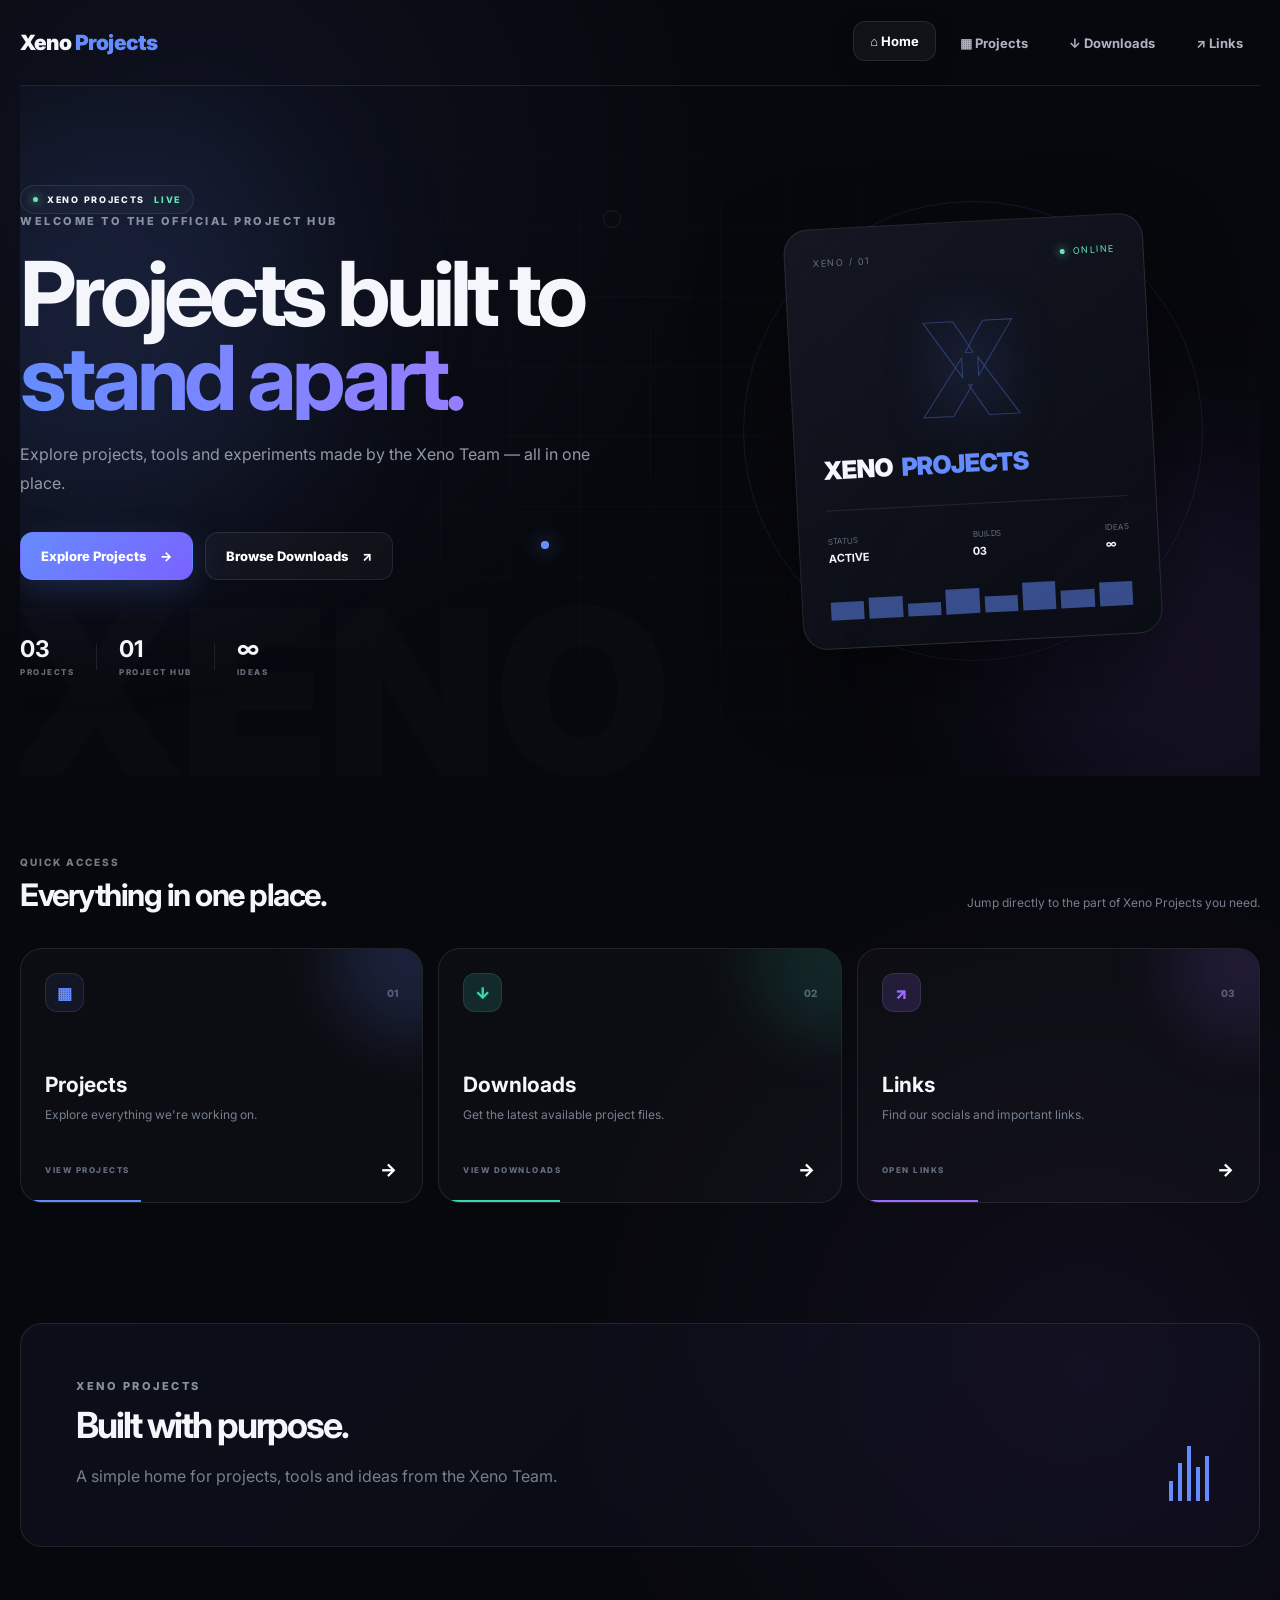
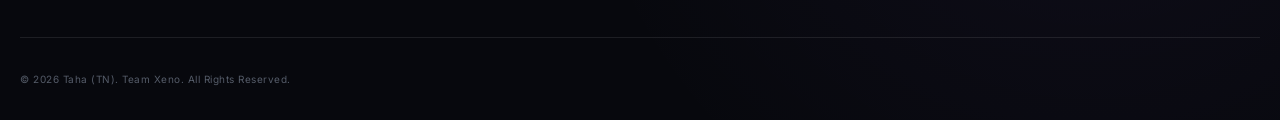
==== commit ddc85bd3: "Update index.html" ====
--- a/index.html
+++ b/index.html
@@ -640,7 +640,7 @@
     <footer>
 
         <p>
-            © 2026 Taha (TN). All Rights Reserved.
+            © 2026 Taha (TN). Team Xeno. All Rights Reserved.
         </p>
 
     </footer>
--- a/style.css
+++ b/style.css
@@ -1,4573 +1,2042 @@
-@import url('https://fonts.googleapis.com/css2?family=Manrope:wght@400;500;600;700;800&display=swap');
-
-
-/* =========================================================
-   RESET
-========================================================= */
-
-*{
-margin:0;
-padding:0;
-box-sizing:border-box
-}
-
-html{
-scroll-behavior:smooth
-}
-
-body{
-font-family:"Manrope",Inter,system-ui,-apple-system,BlinkMacSystemFont,"Segoe UI",sans-serif;
-background:#070a12;
-color:#f5f7ff;
-line-height:1.6;
-overflow-x:hidden;
-opacity:1;
-transition:opacity .22s ease;
-animation:pageEnter .55s ease both
-}
-
-body.leaving{
-opacity:0
-}
-
-a{
-color:inherit;
-text-decoration:none
-}
-
-button,
-a{
--webkit-tap-highlight-color:transparent
-}
-
-button{
-font-family:inherit
-}
-
-.page{
-min-height:100vh;
-position:relative;
-overflow:hidden
-}
-
-
-/* =========================================================
-   GLOBAL ANIMATED BACKGROUND
-========================================================= */
-
-.page:before{
-content:"";
-
-position:fixed;
-inset:0;
-
-pointer-events:none;
-
-z-index:-5;
-
-background:
-radial-gradient(
-circle at 15% 15%,
-rgba(105,130,255,.12),
-transparent 28%
-),
-radial-gradient(
-circle at 88% 25%,
-rgba(83,210,255,.09),
-transparent 27%
-),
-radial-gradient(
-circle at 50% 100%,
-rgba(143,91,255,.07),
-transparent 35%
-),
-linear-gradient(
-180deg,
-#080b14 0%,
-#090d18 48%,
-#070a12 100%
-);
-
-animation:
-backgroundPulse 12s ease-in-out infinite alternate
-}
-
-.page:after{
-content:"";
-
-position:fixed;
-inset:0;
-
-pointer-events:none;
-
-z-index:-4;
-
-opacity:.16;
-
-background-image:
-linear-gradient(
-rgba(255,255,255,.035) 1px,
-transparent 1px
-),
-linear-gradient(
-90deg,
-rgba(255,255,255,.035) 1px,
-transparent 1px
-);
-
-background-size:70px 70px;
-
-mask-image:linear-gradient(
-180deg,
-rgba(0,0,0,.8),
-transparent 85%
-);
-
-animation:
-backgroundGrid 18s linear infinite
-}
-
-
-/* =========================================================
+@import url('https://fonts.googleapis.com/css2?family=Inter:wght@400;500;600;700;800;900&display=swap');
+
+:root {
+    --bg: #07080d;
+    --bg-soft: #0c0e15;
+    --panel: rgba(16, 18, 27, .78);
+    --panel-strong: #11141d;
+    --text: #f4f6fb;
+    --muted: #969dad;
+    --line: rgba(255,255,255,.09);
+
+    --xeno-orange: #ff8a3d;
+    --xeno-orange-soft: rgba(255,138,61,.16);
+
+    --bandai-teal: #39d6b4;
+    --bandai-teal-soft: rgba(57,214,180,.15);
+
+    --rezzy-violet: #9b6cff;
+    --rezzy-violet-soft: rgba(155,108,255,.16);
+
+    --blue: #658cff;
+    --blue-soft: rgba(101,140,255,.16);
+
+    --radius: 22px;
+    --transition: .35s cubic-bezier(.2,.8,.2,1);
+}
+
+* {
+    box-sizing: border-box;
+    margin: 0;
+    padding: 0;
+}
+
+html {
+    scroll-behavior: smooth;
+}
+
+body {
+    min-height: 100vh;
+    background:
+        radial-gradient(circle at 15% 10%, rgba(101,140,255,.08), transparent 28%),
+        radial-gradient(circle at 85% 80%, rgba(155,108,255,.06), transparent 30%),
+        var(--bg);
+    color: var(--text);
+    font-family: Inter, Arial, sans-serif;
+    overflow-x: hidden;
+}
+
+body::before {
+    content: "";
+    position: fixed;
+    inset: 0;
+    pointer-events: none;
+    z-index: 9998;
+    background:
+        linear-gradient(rgba(255,255,255,.012) 1px, transparent 1px);
+    background-size: 100% 4px;
+    opacity: .22;
+}
+
+a {
+    color: inherit;
+    text-decoration: none;
+}
+
+button {
+    font: inherit;
+}
+
+.page {
+    width: min(1240px, calc(100% - 40px));
+    margin: auto;
+    position: relative;
+    z-index: 2;
+}
+
+/* =========================
    NAVBAR
-========================================================= */
-
-.navbar{
-min-height:88px;
-
-padding:17px 5.5%;
-
-display:flex;
-align-items:center;
-justify-content:space-between;
-
-gap:25px;
-
-border-bottom:1px solid rgba(255,255,255,.07);
-
-background:
-linear-gradient(
-90deg,
-rgba(10,14,25,.82),
-rgba(13,18,32,.72),
-rgba(10,14,25,.82)
-);
-
-backdrop-filter:blur(22px);
--webkit-backdrop-filter:blur(22px);
-
-position:relative;
-
-z-index:20
-}
-
-.navbar:after{
-content:"";
-
-position:absolute;
-
-left:5%;
-right:5%;
-bottom:-1px;
-
-height:1px;
-
-background:
-linear-gradient(
-90deg,
-transparent,
-rgba(130,149,255,.45),
-rgba(103,217,255,.35),
-transparent
-);
-
-opacity:.65
-}
-
-.logo{
-font-size:26px;
-font-weight:800;
-letter-spacing:-1.2px;
-
-text-shadow:
-0 0 25px rgba(130,149,255,.12);
-
-transition:
-transform .25s ease,
-text-shadow .25s ease
-}
-
-.logo span{
-color:#8ca0ff
-}
-
-.logo:hover{
-transform:translateY(-2px);
-
-text-shadow:
-0 0 25px rgba(130,149,255,.3)
-}
-
-nav{
-display:flex;
-gap:8px;
-flex-wrap:wrap;
-justify-content:flex-end
-}
-
-.nav-btn{
-display:inline-flex;
-align-items:center;
-gap:7px;
-
-padding:11px 15px;
-
-border:1px solid transparent;
-border-radius:12px;
-
-color:#929bad;
-
-font-size:13px;
-font-weight:700;
-
-position:relative;
-overflow:hidden;
-
-transition:
-transform .2s ease,
-background .2s ease,
-border-color .2s ease,
-color .2s ease,
-box-shadow .2s ease
-}
-
-.nav-btn:before{
-content:"";
-
-position:absolute;
-
-top:0;
-bottom:0;
-left:-120%;
-
-width:70%;
-
-background:
-linear-gradient(
-90deg,
-transparent,
-rgba(255,255,255,.1),
-transparent
-);
-
-transform:skewX(-20deg);
-
-animation:
-navShine 4.5s ease-in-out infinite;
-
-pointer-events:none
-}
-
-.nav-btn span{
-font-size:15px;
-
-transition:
-transform .25s ease,
-color .25s ease
+========================= */
+
+.navbar {
+    height: 86px;
+    display: flex;
+    align-items: center;
+    justify-content: space-between;
+    border-bottom: 1px solid var(--line);
+    position: relative;
+    z-index: 20;
+}
+
+.logo {
+    font-size: 21px;
+    font-weight: 900;
+    letter-spacing: -.8px;
+    transition: var(--transition);
+}
+
+.logo span {
+    color: var(--blue);
+    margin-left: 4px;
+}
+
+.logo:hover {
+    transform: translateY(-2px);
+    filter: brightness(1.25);
+}
+
+.navbar nav {
+    display: flex;
+    gap: 7px;
+}
+
+.nav-btn {
+    position: relative;
+    padding: 11px 16px;
+    border: 1px solid transparent;
+    border-radius: 12px;
+    color: #aeb4c1;
+    font-size: 13px;
+    font-weight: 700;
+    transition: var(--transition);
+    overflow: hidden;
+}
+
+.nav-btn::before {
+    content: "";
+    position: absolute;
+    inset: 0;
+    background: linear-gradient(120deg, transparent, rgba(255,255,255,.08), transparent);
+    transform: translateX(-120%);
+    animation: navShine 5s infinite;
 }
 
 .nav-btn:hover,
-.nav-btn.active{
-color:#f5f7ff;
-
-background:
-linear-gradient(
-135deg,
-rgba(130,149,255,.10),
-rgba(103,217,255,.045)
-);
-
-border-color:rgba(130,149,255,.35);
-
-transform:translateY(-2px);
-
-box-shadow:
-0 8px 30px rgba(0,0,0,.18),
-0 0 20px rgba(130,149,255,.06)
-}
-
-.nav-btn:hover span,
-.nav-btn.active span{
-transform:translateY(-1px) scale(1.08);
-
-color:#9eafff
-}
-
-
-/* =========================================================
-   BUTTONS
-========================================================= */
-
-.btn{
-display:inline-flex;
-align-items:center;
-justify-content:center;
-
-gap:10px;
-
-min-height:49px;
-
-padding:0 20px;
-
-border:1px solid transparent;
-border-radius:13px;
-
-font-size:13px;
-font-weight:800;
-
-cursor:pointer;
-
-position:relative;
-overflow:hidden;
-
-transition:
-transform .2s ease,
-box-shadow .2s ease,
-background .2s ease,
-border-color .2s ease,
-color .2s ease
-}
-
-.btn:before{
-content:"";
-
-position:absolute;
-
-top:-20%;
-bottom:-20%;
-left:-120%;
-
-width:65%;
-
-background:
-linear-gradient(
-90deg,
-transparent,
-rgba(255,255,255,.28),
-transparent
-);
-
-transform:skewX(-20deg);
-
-animation:
-buttonShine 4s ease-in-out infinite;
-
-pointer-events:none
-}
-
-.btn span{
-position:relative;
-z-index:2
-}
-
-.btn:hover{
-transform:translateY(-4px)
-}
-
-.btn:active{
-transform:scale(.97)
-}
-
-.btn.primary{
-color:#080b12;
-
-background:
-linear-gradient(
-135deg,
-#9cacff 0%,
-#8296ff 48%,
-#71d8ff 100%
-);
-
-border-color:#a4b1ff;
-
-box-shadow:
-0 12px 32px rgba(113,136,255,.22),
-0 0 25px rgba(103,217,255,.06)
-}
-
-.btn.primary:hover{
-box-shadow:
-0 18px 45px rgba(113,136,255,.34),
-0 0 35px rgba(103,217,255,.12);
-
-background:
-linear-gradient(
-135deg,
-#aab8ff,
-#91a5ff,
-#82e2ff
-)
-}
-
-.btn.secondary{
-color:#f4f6fb;
-
-background:
-rgba(255,255,255,.035);
-
-border-color:#30384b;
-
-box-shadow:
-inset 0 1px rgba(255,255,255,.03)
-}
-
-.btn.secondary:hover{
-background:
-rgba(130,149,255,.075);
-
-border-color:#687aa9;
-
-box-shadow:
-0 14px 35px rgba(0,0,0,.22),
-0 0 25px rgba(130,149,255,.08)
-}
-
-.btn.small{
-min-height:39px;
-padding:0 15px;
-border-radius:11px;
-font-size:12px
-}
-
-.btn-arrow{
-font-size:16px;
-
-transition:
-transform .25s ease
-}
-
-.btn:hover .btn-arrow{
-transform:translateX(5px)
-}
-
-
-/* =========================================================
+.nav-btn.active {
+    color: white;
+    border-color: var(--line);
+    background: rgba(255,255,255,.045);
+    transform: translateY(-2px);
+    box-shadow: 0 8px 25px rgba(0,0,0,.22);
+}
+
+.nav-btn.active {
+    color: #fff;
+}
+
+@keyframes navShine {
+    0%, 70%, 100% { transform: translateX(-120%); }
+    85% { transform: translateX(120%); }
+}
+
+/* =========================
+   COMMON
+========================= */
+
+main {
+    min-height: 500px;
+}
+
+.eyebrow {
+    color: #89909f;
+    font-size: 11px;
+    font-weight: 800;
+    letter-spacing: 2.5px;
+    text-transform: uppercase;
+}
+
+.section-heading {
+    max-width: 760px;
+    margin-bottom: 55px;
+}
+
+.section-heading h1,
+.section-heading h2,
+.project-hero h1 {
+    margin: 12px 0 18px;
+    font-size: clamp(42px, 6vw, 72px);
+    line-height: .98;
+    letter-spacing: -3px;
+}
+
+.section-heading p:last-child,
+.project-hero p:last-child {
+    color: var(--muted);
+    line-height: 1.8;
+    max-width: 650px;
+}
+
+.btn {
+    position: relative;
+    display: inline-flex;
+    align-items: center;
+    justify-content: center;
+    gap: 14px;
+    min-height: 48px;
+    padding: 0 20px;
+    border-radius: 13px;
+    border: 1px solid var(--line);
+    color: white;
+    background: rgba(255,255,255,.045);
+    font-size: 13px;
+    font-weight: 800;
+    cursor: pointer;
+    overflow: hidden;
+    transition: var(--transition);
+}
+
+.btn::before {
+    content: "";
+    position: absolute;
+    inset: 0;
+    background: linear-gradient(100deg, transparent 15%, rgba(255,255,255,.13), transparent 85%);
+    transform: translateX(-120%);
+    animation: buttonShine 4.5s infinite;
+}
+
+.btn > * {
+    position: relative;
+    z-index: 1;
+}
+
+.btn:hover {
+    transform: translateY(-4px) scale(1.015);
+    border-color: rgba(255,255,255,.22);
+    box-shadow: 0 15px 35px rgba(0,0,0,.3);
+}
+
+.btn:active {
+    transform: translateY(0) scale(.98);
+}
+
+.btn.primary {
+    background: linear-gradient(135deg, #658cff, #7a62ff);
+    border-color: transparent;
+    box-shadow: 0 10px 35px rgba(101,140,255,.2);
+}
+
+.btn.secondary {
+    background: rgba(255,255,255,.035);
+}
+
+.btn-arrow {
+    transition: transform .3s ease;
+}
+
+.btn:hover .btn-arrow {
+    transform: translateX(5px);
+}
+
+.btn.small {
+    min-height: 42px;
+    padding: 0 16px;
+}
+
+@keyframes buttonShine {
+    0%, 68%, 100% { transform: translateX(-120%); }
+    84% { transform: translateX(120%); }
+}
+
+/* =========================
+   HOME INTRO
+========================= */
+
+.intro-screen {
+    position: fixed;
+    inset: 0;
+    z-index: 10000;
+    display: grid;
+    place-items: center;
+    background: #05060a;
+    overflow: hidden;
+    transition: opacity .8s ease, visibility .8s ease, transform .8s ease;
+}
+
+.intro-screen.intro-finished {
+    opacity: 0;
+    visibility: hidden;
+    pointer-events: none;
+    transform: scale(1.04);
+}
+
+.intro-grid {
+    position: absolute;
+    inset: 0;
+    background:
+        linear-gradient(rgba(255,255,255,.035) 1px, transparent 1px),
+        linear-gradient(90deg, rgba(255,255,255,.035) 1px, transparent 1px);
+    background-size: 55px 55px;
+    mask-image: radial-gradient(circle, black, transparent 78%);
+    animation: gridMove 12s linear infinite;
+}
+
+@keyframes gridMove {
+    to { transform: translateY(55px); }
+}
+
+.intro-noise {
+    position: absolute;
+    inset: -50%;
+    opacity: .04;
+    background-image: url("data:image/svg+xml,%3Csvg viewBox='0 0 180 180' xmlns='http://www.w3.org/2000/svg'%3E%3Cfilter id='n'%3E%3CfeTurbulence type='fractalNoise' baseFrequency='.8' numOctaves='4' stitchTiles='stitch'/%3E%3C/filter%3E%3Crect width='100%25' height='100%25' filter='url(%23n)' opacity='.8'/%3E%3C/svg%3E");
+    animation: noiseMove .25s steps(2) infinite;
+}
+
+@keyframes noiseMove {
+    0% { transform: translate(0,0); }
+    25% { transform: translate(2%, -1%); }
+    50% { transform: translate(-1%, 2%); }
+    75% { transform: translate(1%, 1%); }
+    100% { transform: translate(-2%, -2%); }
+}
+
+.intro-glow {
+    position: absolute;
+    width: 45vw;
+    height: 45vw;
+    border-radius: 50%;
+    filter: blur(100px);
+    opacity: .16;
+}
+
+.intro-glow-1 {
+    background: #658cff;
+    top: -20%;
+    left: -10%;
+    animation: introGlow 6s ease-in-out infinite alternate;
+}
+
+.intro-glow-2 {
+    background: #9b6cff;
+    right: -15%;
+    bottom: -20%;
+    animation: introGlow 7s ease-in-out infinite alternate-reverse;
+}
+
+@keyframes introGlow {
+    to { transform: scale(1.25) translate(4%, -3%); }
+}
+
+.intro-ring {
+    position: absolute;
+    border: 1px solid rgba(255,255,255,.08);
+    border-radius: 50%;
+    animation: ringSpin 18s linear infinite;
+}
+
+.intro-ring-1 {
+    width: 70vw;
+    height: 70vw;
+}
+
+.intro-ring-2 {
+    width: 48vw;
+    height: 48vw;
+    border-color: rgba(101,140,255,.13);
+    animation-duration: 12s;
+    animation-direction: reverse;
+}
+
+.intro-ring-3 {
+    width: 28vw;
+    height: 28vw;
+    border-color: rgba(155,108,255,.16);
+    animation-duration: 9s;
+}
+
+@keyframes ringSpin {
+    to { transform: rotate(360deg); }
+}
+
+.intro-scan {
+    position: absolute;
+    width: 100%;
+    height: 1px;
+    top: 0;
+    background: linear-gradient(90deg, transparent, rgba(101,140,255,.5), transparent);
+    animation: scan 4s linear infinite;
+}
+
+@keyframes scan {
+    to { top: 100%; }
+}
+
+.intro-desktop {
+    width: min(1100px, 90%);
+    position: relative;
+    display: grid;
+    place-items: center;
+}
+
+.intro-center {
+    text-align: center;
+    position: relative;
+    z-index: 2;
+}
+
+.intro-mini {
+    color: #8e96a8;
+    font-size: 10px;
+    letter-spacing: 3px;
+    font-weight: 700;
+    display: flex;
+    align-items: center;
+    justify-content: center;
+    gap: 12px;
+}
+
+.mini-dot {
+    width: 4px;
+    height: 4px;
+    border-radius: 50%;
+    background: #658cff;
+    box-shadow: 0 0 14px #658cff;
+    animation: pulseDot 1.3s ease-in-out infinite;
+}
+
+.intro-x {
+    margin: 22px auto 5px;
+    font-size: clamp(90px, 15vw, 180px);
+    font-weight: 900;
+    line-height: .8;
+    color: transparent;
+    -webkit-text-stroke: 1px rgba(255,255,255,.2);
+    text-shadow: 0 0 70px rgba(101,140,255,.35);
+    animation: xFloat 4s ease-in-out infinite;
+}
+
+@keyframes xFloat {
+    50% { transform: translateY(-8px) scale(1.02); }
+}
+
+.intro-center h1 {
+    font-size: clamp(44px, 7vw, 88px);
+    line-height: .95;
+    letter-spacing: -4px;
+    font-weight: 900;
+}
+
+.intro-center h1 span {
+    display: block;
+    color: #658cff;
+}
+
+.intro-line {
+    width: 130px;
+    height: 1px;
+    margin: 23px auto;
+    background: linear-gradient(90deg, transparent, #658cff, transparent);
+}
+
+.intro-center > p {
+    color: #858c9b;
+    font-size: 10px;
+    letter-spacing: 3px;
+}
+
+.intro-loader {
+    width: 180px;
+    height: 2px;
+    margin: 35px auto 13px;
+    background: rgba(255,255,255,.08);
+    overflow: hidden;
+}
+
+.intro-loader-fill {
+    width: 0;
+    height: 100%;
+    background: #658cff;
+    box-shadow: 0 0 12px #658cff;
+    animation: loader 2.8s cubic-bezier(.7,0,.2,1) forwards;
+}
+
+@keyframes loader {
+    to { width: 100%; }
+}
+
+.intro-loading-text {
+    color: #6f7685;
+    font-size: 9px;
+    letter-spacing: 2px;
+}
+
+.intro-loading-text span {
+    animation: blink 1s infinite;
+}
+
+@keyframes blink {
+    50% { opacity: 0; }
+}
+
+.intro-side {
+    position: absolute;
+    top: 50%;
+    color: #505764;
+    font-size: 9px;
+    letter-spacing: 2px;
+    display: flex;
+    flex-direction: column;
+    gap: 9px;
+}
+
+.intro-side-left {
+    left: 0;
+    transform: translateY(-50%);
+}
+
+.intro-side-right {
+    right: 0;
+    transform: translateY(-50%);
+    text-align: right;
+}
+
+.intro-corner {
+    position: fixed;
+    width: 35px;
+    height: 35px;
+    border-color: rgba(255,255,255,.16);
+}
+
+.intro-corner-tl {
+    top: 30px;
+    left: 30px;
+    border-top: 1px solid;
+    border-left: 1px solid;
+}
+
+.intro-corner-tr {
+    top: 30px;
+    right: 30px;
+    border-top: 1px solid;
+    border-right: 1px solid;
+}
+
+.intro-corner-bl {
+    bottom: 30px;
+    left: 30px;
+    border-bottom: 1px solid;
+    border-left: 1px solid;
+}
+
+.intro-corner-br {
+    bottom: 30px;
+    right: 30px;
+    border-bottom: 1px solid;
+    border-right: 1px solid;
+}
+
+.intro-mobile {
+    display: none;
+}
+
+@keyframes pulseDot {
+    50% { opacity: .35; transform: scale(.65); }
+}
+
+/* =========================
    HOME HERO
-========================================================= */
-
-.home-page .hero{
-min-height:680px;
-
-display:flex;
-align-items:center;
-
-padding:95px 6% 90px;
-
-position:relative;
-
-overflow:hidden
-}
-
-.hero-background{
-position:absolute;
-inset:0;
-
-overflow:hidden;
-
-pointer-events:none
-}
-
-.hero-grid{
-position:absolute;
-inset:-30%;
-
-background-image:
-linear-gradient(
-rgba(126,148,255,.055) 1px,
-transparent 1px
-),
-linear-gradient(
-90deg,
-rgba(126,148,255,.055) 1px,
-transparent 1px
-);
-
-background-size:65px 65px;
-
-transform:
-perspective(600px)
-rotateX(58deg)
-translateY(120px)
-scale(1.5);
-
-transform-origin:center bottom;
-
-mask-image:
-linear-gradient(
-to top,
-rgba(0,0,0,.85),
-transparent 85%
-);
-
-animation:
-heroGridMove 12s linear infinite
-}
-
-.hero-light{
-position:absolute;
-
-border-radius:50%;
-
-filter:blur(70px);
-
-pointer-events:none
-}
-
-.hero-light-one{
-width:520px;
-height:520px;
-
-right:-130px;
-top:-170px;
-
-background:
-radial-gradient(
-circle,
-rgba(105,125,255,.20),
-rgba(105,125,255,.04) 48%,
-transparent 72%
-);
-
-animation:
-heroLightOne 8s ease-in-out infinite alternate
-}
-
-.hero-light-two{
-width:430px;
-height:430px;
-
-left:-180px;
-bottom:-210px;
-
-background:
-radial-gradient(
-circle,
-rgba(72,211,240,.12),
-transparent 68%
-);
-
-animation:
-heroLightTwo 10s ease-in-out infinite alternate
-}
-
-.home-hero:before{
-content:"";
-
-position:absolute;
-
-width:650px;
-height:650px;
-
-right:-230px;
-top:-220px;
-
-border-radius:50%;
-
-background:
-radial-gradient(
-circle,
-rgba(91,111,255,.15),
-rgba(91,111,255,.03) 50%,
-transparent 70%
-);
-
-filter:blur(12px);
-
-pointer-events:none;
-
-animation:
-heroGlow 7s ease-in-out infinite alternate
-}
-
-.home-hero:after{
-content:"";
-
-position:absolute;
-inset:0;
-
-pointer-events:none;
-
-background:
-radial-gradient(
-ellipse at center,
-transparent 35%,
-rgba(3,5,12,.25) 100%
-)
-}
-
-.hero-content{
-position:relative;
-
-z-index:5;
-
-max-width:820px;
-
-animation:
-heroContentEnter .9s cubic-bezier(.16,1,.3,1) .15s both
-}
-
-.hero-label{
-display:inline-flex;
-align-items:center;
-gap:9px;
-
-padding:8px 12px;
-
-margin-bottom:19px;
-
-border:1px solid rgba(130,149,255,.25);
-border-radius:9px;
-
-background:
-linear-gradient(
-135deg,
-rgba(130,149,255,.10),
-rgba(103,217,255,.035)
-);
-
-color:#b7c2f0;
-
-font-size:10px;
-font-weight:800;
-letter-spacing:1.8px;
-
-box-shadow:
-0 0 25px rgba(130,149,255,.045);
-
-overflow:hidden;
-
-position:relative
-}
-
-.hero-label:after{
-content:"";
-
-position:absolute;
-
-top:0;
-bottom:0;
-left:-100%;
-
-width:50%;
-
-background:
-linear-gradient(
-90deg,
-transparent,
-rgba(255,255,255,.15),
-transparent
-);
-
-transform:skewX(-20deg);
-
-animation:
-labelSweep 3.5s ease-in-out infinite
-}
-
-.label-dot{
-width:7px;
-height:7px;
-
-flex:0 0 7px;
-
-border-radius:50%;
-
-background:#8295ff;
-
-box-shadow:
-0 0 8px #8295ff,
-0 0 18px rgba(103,217,255,.7);
-
-animation:
-dotPulse 1.8s ease-in-out infinite
-}
-
-.label-line{
-width:22px;
-height:1px;
-
-margin-left:2px;
-
-background:
-linear-gradient(
-90deg,
-#8295ff,
-transparent
-)
-}
-
-.eyebrow{
-font-size:11px;
-letter-spacing:2.2px;
-text-transform:uppercase;
-
-color:#818ba1;
-
-font-weight:800
-}
-
-.home-hero .eyebrow{
-margin-bottom:9px
-}
-
-.home-hero h1{
-max-width:850px;
-
-font-size:clamp(50px,8vw,88px);
-
-line-height:.99;
-
-letter-spacing:-4.5px;
-
-font-weight:800;
-
-text-wrap:balance
-}
-
-.home-hero h1 span{
-display:block;
-
-background:
-linear-gradient(
-100deg,
-#aebaff 0%,
-#8295ff 35%,
-#6fdbff 65%,
-#b5c1ff 100%
-);
-
-background-size:220% auto;
-
--webkit-background-clip:text;
-background-clip:text;
-
--webkit-text-fill-color:transparent;
-
-color:transparent;
-
-animation:
-titleGradient 5s linear infinite
-}
-
-.hero-text{
-max-width:640px;
-
-margin:25px 0 31px;
-
-color:#a3adbf;
-
-font-size:16px;
-
-line-height:1.8
-}
-
-.hero-buttons{
-display:flex;
-gap:12px;
-flex-wrap:wrap
-}
-
-.hero-main-btn{
-padding-left:22px;
-padding-right:17px
-}
-
-.hero-meta{
-display:flex;
-align-items:center;
-
-gap:18px;
-
-margin-top:45px;
-
-color:#747e92
-}
-
-.hero-meta div:not(.meta-divider){
-display:flex;
-flex-direction:column
-}
-
-.hero-meta strong{
-font-size:18px;
-
-color:#e8ebf3;
-
-font-weight:800
-}
-
-.hero-meta span{
-font-size:10px;
-
-letter-spacing:1px;
-
-text-transform:uppercase
-}
-
-.meta-divider{
-width:1px;
-height:30px;
-
-background:
-linear-gradient(
-180deg,
-transparent,
-#30384a,
-transparent
-)
-}
-
-.hero-mark{
-position:absolute;
-
-right:-20px;
-bottom:-45px;
-
-font-size:clamp(100px,20vw,250px);
-
-font-weight:800;
-
-letter-spacing:-13px;
-
-color:rgba(255,255,255,.022);
-
-pointer-events:none;
-
-user-select:none;
-
-z-index:1;
-
-animation:
-heroMarkFloat 8s ease-in-out infinite
-}
-
-.hero-orb{
-position:absolute;
-
-border-radius:50%;
-
-pointer-events:none;
-
-z-index:2
-}
-
-.orb-one{
-width:280px;
-height:280px;
-
-right:8%;
-top:18%;
-
-background:
-radial-gradient(
-circle,
-rgba(86,107,255,.12),
-transparent 70%
-);
-
-filter:blur(65px);
-
-animation:
-orbOneFloat 7s ease-in-out infinite
-}
-
-.orb-two{
-width:220px;
-height:220px;
-
-left:12%;
-bottom:-100px;
-
-background:
-radial-gradient(
-circle,
-rgba(63,190,224,.09),
-transparent 70%
-);
-
-filter:blur(65px);
-
-animation:
-orbTwoFloat 9s ease-in-out infinite
-}
-
-
-/* =========================================================
-   HERO PARTICLES
-========================================================= */
-
-.hero-particle{
-position:absolute;
-
-width:4px;
-height:4px;
-
-border-radius:50%;
-
-background:#8ea4ff;
-
-box-shadow:
-0 0 8px #8ea4ff,
-0 0 18px rgba(103,217,255,.5);
-
-pointer-events:none;
-
-z-index:3
-}
-
-.particle-one{
-right:18%;
-top:27%;
-
-animation:
-particleFloatOne 5s ease-in-out infinite
-}
-
-.particle-two{
-right:31%;
-top:63%;
-
-width:3px;
-height:3px;
-
-animation:
-particleFloatTwo 6s ease-in-out infinite
-}
-
-.particle-three{
-left:44%;
-top:18%;
-
-width:3px;
-height:3px;
-
-animation:
-particleFloatThree 7s ease-in-out infinite
-}
-
-.particle-four{
-left:9%;
-bottom:22%;
-
-width:4px;
-height:4px;
-
-animation:
-particleFloatOne 8s ease-in-out infinite reverse
-}
-
-.hero-scroll{
-position:absolute;
-
-right:6%;
-
-bottom:38px;
-
-display:flex;
-align-items:center;
-
-gap:9px;
-
-font-size:8px;
-font-weight:800;
-
-letter-spacing:2px;
-
-color:#59647b;
-
-z-index:5;
-
-writing-mode:vertical-rl
-}
-
-.hero-scroll span{
-width:1px;
-height:35px;
-
-background:
-linear-gradient(
-180deg,
-transparent,
-#8295ff,
-transparent
-);
-
-animation:
-scrollLine 2s ease-in-out infinite
-}
-
-
-/* =========================================================
-   HOME QUICK ACCESS
-========================================================= */
-
-.home-page .quick-nav{
-padding:80px 6% 90px;
-
-position:relative
-}
-
-.section-topline{
-display:flex;
-align-items:flex-end;
-justify-content:space-between;
-
-gap:30px;
-
-margin-bottom:28px
-}
-
-.quick-title{
-font-size:10px;
-letter-spacing:2px;
-
-color:#7d89a4;
-
-font-weight:800
-}
-
-.section-topline h2{
-margin-top:7px;
-
-font-size:clamp(28px,4vw,42px);
-
-letter-spacing:-1.8px;
-
-line-height:1.1
-}
-
-.section-note{
-max-width:330px;
-
-color:#788399;
-
-font-size:12px;
-
-text-align:right
-}
-
-.block-grid{
-display:grid;
-
-grid-template-columns:
-repeat(3,minmax(0,1fr));
-
-gap:16px
-}
-
-
-/* =========================================================
-   NEW HOME CARDS
-========================================================= */
-
-.nav-block{
-min-height:285px;
-
-padding:24px;
-
-border:1px solid rgba(122,139,183,.17);
-
-border-radius:22px;
-
-background:
-linear-gradient(
-145deg,
-rgba(22,28,43,.88),
-rgba(10,14,23,.94)
-);
-
-position:relative;
-
-overflow:hidden;
-
-display:flex;
-flex-direction:column;
-
-isolation:isolate;
-
-box-shadow:
-inset 0 1px rgba(255,255,255,.045),
-0 15px 45px rgba(0,0,0,.12);
-
-transition:
-transform .3s cubic-bezier(.16,1,.3,1),
-border-color .3s ease,
-box-shadow .3s ease
-}
-
-.nav-block:before{
-content:"";
-
-position:absolute;
-
-width:230px;
-height:230px;
-
-right:-100px;
-top:-100px;
-
-border-radius:50%;
-
-background:
-radial-gradient(
-circle,
-rgba(130,149,255,.13),
-transparent 68%
-);
-
-filter:blur(8px);
-
-transition:
-transform .5s ease,
-opacity .5s ease;
-
-z-index:-1
-}
-
-.nav-block:after{
-content:"";
-
-position:absolute;
-
-inset:0;
-
-background:
-linear-gradient(
-120deg,
-transparent 25%,
-rgba(255,255,255,.065) 48%,
-transparent 68%
-);
-
-width:75%;
-
-transform:translateX(-150%) skewX(-15deg);
-
-animation:
-cardShimmer 6s ease-in-out infinite;
-
-pointer-events:none;
-
-z-index:4
-}
-
-.nav-block:hover{
-transform:
-translateY(-9px)
-scale(1.012);
-
-border-color:rgba(130,149,255,.42);
-
-box-shadow:
-0 25px 60px rgba(0,0,0,.30),
-0 0 35px rgba(130,149,255,.07),
-inset 0 1px rgba(255,255,255,.08)
-}
-
-.nav-block:hover:before{
-transform:scale(1.35);
-
-opacity:1.4
-}
-
-.nav-block-top{
-display:flex;
-align-items:center;
-justify-content:space-between;
-
-position:relative;
-z-index:5
-}
-
-.nav-icon{
-width:47px;
-height:47px;
-
-display:flex;
-align-items:center;
-justify-content:center;
-
-border:1px solid rgba(143,160,209,.2);
-
-border-radius:14px;
-
-background:
-linear-gradient(
-145deg,
-rgba(30,38,58,.9),
-rgba(14,19,30,.9)
-);
-
-font-size:20px;
-
-color:#a7b5ff;
-
-box-shadow:
-inset 0 1px rgba(255,255,255,.05),
-0 8px 25px rgba(0,0,0,.15);
-
-animation:
-iconIdle 3.8s ease-in-out infinite
-}
-
-.block-number{
-color:#56627b;
-
-font-size:10px;
-
-font-weight:800;
-
-letter-spacing:1px
-}
-
-.nav-block-content{
-position:relative;
-
-z-index:5;
-
-margin-top:auto
-}
-
-.card-label{
-margin-bottom:7px;
-
-color:#65749b;
-
-font-size:9px;
-
-font-weight:800;
-
-letter-spacing:2px
-}
-
-.nav-block strong{
-display:block;
-
-font-size:25px;
-
-letter-spacing:-.8px;
-
-font-weight:800
-}
-
-.nav-block-content > span{
-display:block;
-
-margin-top:6px;
-
-max-width:245px;
-
-color:#818da3;
-
-font-size:12px
-}
-
-.block-arrow{
-position:absolute;
-
-right:23px;
-bottom:23px;
-
-width:37px;
-height:37px;
-
-display:flex;
-align-items:center;
-justify-content:center;
-
-border:1px solid rgba(130,149,255,.16);
-
-border-radius:11px;
-
-color:#657291;
-
-background:rgba(255,255,255,.025);
-
-font-size:18px;
-
-z-index:5;
-
-animation:
-arrowIdle 2.5s ease-in-out infinite;
-
-transition:
-transform .25s ease,
-color .25s ease,
-background .25s ease,
-border-color .25s ease
-}
-
-.nav-block:hover .block-arrow{
-transform:
-translateX(5px)
-scale(1.08);
-
-color:#c2ccff;
-
-background:rgba(130,149,255,.10);
-
-border-color:rgba(130,149,255,.35)
-}
-
-.card-bottom-line{
-position:absolute;
-
-left:24px;
-right:24px;
-bottom:0;
-
-height:2px;
-
-background:
-linear-gradient(
-90deg,
-transparent,
-#8295ff,
-#6fdbff,
-transparent
-);
-
-transform:scaleX(.2);
-
-transform-origin:center;
-
-opacity:.35;
-
-transition:
-transform .4s ease,
-opacity .4s ease
-}
-
-.nav-block:hover .card-bottom-line{
-transform:scaleX(1);
-
-opacity:.9
-}
-
-
-/* =========================================================
-   HOME CARD COLOR VARIANTS
-========================================================= */
-
-.home-project-block{
---home-color:#8295ff;
---home-glow:rgba(130,149,255,.13)
-}
-
-.home-project-block .nav-icon{
-color:#a6b5ff
-}
-
-.home-project-block:before{
-background:
-radial-gradient(
-circle,
-rgba(130,149,255,.17),
-transparent 68%
-)
-}
-
-.home-download-block{
---home-color:#52ddb8;
---home-glow:rgba(82,221,184,.13)
-}
-
-.home-download-block .nav-icon{
-color:#72e5c5;
-
-border-color:rgba(82,221,184,.18)
-}
-
-.home-download-block:before{
-background:
-radial-gradient(
-circle,
-rgba(82,221,184,.15),
-transparent 68%
-)
-}
-
-.home-download-block .card-bottom-line{
-background:
-linear-gradient(
-90deg,
-transparent,
-#52ddb8,
-#7eeed4,
-transparent
-)
-}
-
-.home-download-block:hover{
-border-color:rgba(82,221,184,.4);
-
-box-shadow:
-0 25px 60px rgba(0,0,0,.30),
-0 0 35px rgba(82,221,184,.07)
-}
-
-.home-links-block{
---home-color:#b08aff;
---home-glow:rgba(176,138,255,.13)
-}
-
-.home-links-block .nav-icon{
-color:#c2a5ff;
-
-border-color:rgba(176,138,255,.18)
-}
-
-.home-links-block:before{
-background:
-radial-gradient(
-circle,
-rgba(176,138,255,.15),
-transparent 68%
-)
-}
-
-.home-links-block .card-bottom-line{
-background:
-linear-gradient(
-90deg,
-transparent,
-#b08aff,
-#d1baff,
-transparent
-)
-}
-
-.home-links-block:hover{
-border-color:rgba(176,138,255,.4);
-
-box-shadow:
-0 25px 60px rgba(0,0,0,.30),
-0 0 35px rgba(176,138,255,.07)
-}
-
-
-/* =========================================================
-   HOME BOTTOM
-========================================================= */
-
-.home-bottom{
-padding:15px 6% 90px;
-
-position:relative
-}
-
-.home-bottom-inner{
-padding:38px;
-
-display:flex;
-align-items:center;
-justify-content:space-between;
-
-gap:40px;
-
-border:1px solid rgba(122,139,183,.16);
-
-border-radius:22px;
-
-background:
-linear-gradient(
-120deg,
-rgba(18,24,39,.8),
-rgba(11,15,25,.82)
-);
-
-box-shadow:
-inset 0 1px rgba(255,255,255,.04),
-0 20px 55px rgba(0,0,0,.15);
-
-position:relative;
-
-overflow:hidden
-}
-
-.home-bottom-inner:after{
-content:"";
-
-position:absolute;
-
-width:280px;
-height:280px;
-
-right:-100px;
-top:-140px;
-
-border-radius:50%;
-
-background:
-radial-gradient(
-circle,
-rgba(130,149,255,.10),
-transparent 70%
-);
-
-filter:blur(10px);
-
-animation:
-bottomGlow 6s ease-in-out infinite alternate
-}
-
-.home-bottom h2{
-margin-top:7px;
-
-font-size:clamp(25px,4vw,38px);
-
-letter-spacing:-1.5px
-}
-
-.home-bottom-inner > p{
-max-width:430px;
-
-color:#808ba1;
-
-font-size:13px
-}
-
-.bottom-glow{
-position:absolute;
-
-width:300px;
-height:300px;
-
-left:-150px;
-bottom:-170px;
-
-border-radius:50%;
-
-background:
-radial-gradient(
-circle,
-rgba(78,207,239,.08),
-transparent 70%
-);
-
-filter:blur(50px)
-}
-
-
-/* =========================================================
+========================= */
+
+.hero {
+    position: relative;
+    overflow: hidden;
+}
+
+.home-hero {
+    min-height: 690px;
+    display: grid;
+    grid-template-columns: 1.05fr .95fr;
+    align-items: center;
+    gap: 30px;
+}
+
+.hero-grid {
+    position: absolute;
+    inset: 0;
+    background:
+        linear-gradient(rgba(255,255,255,.025) 1px, transparent 1px),
+        linear-gradient(90deg, rgba(255,255,255,.025) 1px, transparent 1px);
+    background-size: 70px 70px;
+    mask-image: radial-gradient(circle at 50% 50%, black, transparent 80%);
+}
+
+.hero-glow {
+    position: absolute;
+    border-radius: 50%;
+    filter: blur(90px);
+    pointer-events: none;
+}
+
+.hero-glow-1 {
+    width: 430px;
+    height: 430px;
+    background: rgba(101,140,255,.13);
+    top: 5%;
+    left: -12%;
+    animation: floatGlow 7s ease-in-out infinite alternate;
+}
+
+.hero-glow-2 {
+    width: 380px;
+    height: 380px;
+    background: rgba(155,108,255,.1);
+    right: -10%;
+    bottom: -10%;
+    animation: floatGlow 8s ease-in-out infinite alternate-reverse;
+}
+
+@keyframes floatGlow {
+    to { transform: translate(30px,-25px) scale(1.1); }
+}
+
+.hero-orb {
+    position: absolute;
+    border-radius: 50%;
+    border: 1px solid rgba(255,255,255,.08);
+}
+
+.orb-1 {
+    width: 18px;
+    height: 18px;
+    top: 18%;
+    left: 47%;
+    animation: orbFloat 4s ease-in-out infinite;
+}
+
+.orb-2 {
+    width: 8px;
+    height: 8px;
+    top: 66%;
+    left: 42%;
+    background: #658cff;
+    box-shadow: 0 0 20px #658cff;
+    animation: orbFloat 3s ease-in-out infinite reverse;
+}
+
+.orb-3 {
+    width: 12px;
+    height: 12px;
+    right: 16%;
+    top: 24%;
+    border-color: rgba(155,108,255,.4);
+    animation: orbFloat 5s ease-in-out infinite;
+}
+
+@keyframes orbFloat {
+    50% { transform: translateY(-16px); }
+}
+
+.hero-content {
+    position: relative;
+    z-index: 2;
+    padding: 80px 0;
+}
+
+.hero-label {
+    display: inline-flex;
+    align-items: center;
+    gap: 9px;
+    padding: 8px 12px;
+    border: 1px solid var(--line);
+    border-radius: 100px;
+    background: rgba(255,255,255,.025);
+    font-size: 9px;
+    letter-spacing: 1.7px;
+    font-weight: 800;
+    animation: labelFloat 3s ease-in-out infinite;
+}
+
+@keyframes labelFloat {
+    50% { transform: translateY(-3px); }
+}
+
+.label-dot {
+    width: 5px;
+    height: 5px;
+    background: #62e7b7;
+    border-radius: 50%;
+    box-shadow: 0 0 10px #62e7b7;
+}
+
+.label-live {
+    color: #62e7b7;
+}
+
+.hero-content h1 {
+    max-width: 700px;
+    margin: 24px 0 20px;
+    font-size: clamp(54px, 7vw, 91px);
+    line-height: .94;
+    letter-spacing: -5px;
+}
+
+.hero-content h1 span {
+    display: block;
+    background: linear-gradient(90deg, #658cff, #a979ff);
+    -webkit-background-clip: text;
+    color: transparent;
+}
+
+.hero-text {
+    max-width: 570px;
+    color: #9298a6;
+    line-height: 1.8;
+}
+
+.hero-buttons {
+    display: flex;
+    gap: 12px;
+    margin-top: 34px;
+}
+
+.hero-meta {
+    display: flex;
+    align-items: center;
+    gap: 22px;
+    margin-top: 55px;
+}
+
+.hero-stat {
+    display: flex;
+    flex-direction: column;
+    gap: 4px;
+}
+
+.hero-stat strong {
+    font-size: 23px;
+}
+
+.hero-stat span {
+    color: #666d7b;
+    font-size: 8px;
+    font-weight: 800;
+    letter-spacing: 1.5px;
+}
+
+.meta-divider {
+    height: 27px;
+    width: 1px;
+    background: var(--line);
+}
+
+.hero-visual {
+    position: relative;
+    min-height: 510px;
+    display: grid;
+    place-items: center;
+}
+
+.visual-orbit {
+    position: absolute;
+    border: 1px solid rgba(101,140,255,.12);
+    border-radius: 50%;
+    animation: ringSpin 20s linear infinite;
+}
+
+.orbit-a {
+    width: 460px;
+    height: 460px;
+}
+
+.orbit-b {
+    width: 340px;
+    height: 340px;
+    border-color: rgba(155,108,255,.12);
+    animation-direction: reverse;
+    animation-duration: 14s;
+}
+
+.visual-card {
+    width: min(360px, 75vw);
+    min-height: 410px;
+    padding: 28px;
+    border: 1px solid rgba(255,255,255,.1);
+    border-radius: 25px;
+    background: linear-gradient(145deg, rgba(22,25,37,.9), rgba(10,12,19,.86));
+    box-shadow: 0 35px 90px rgba(0,0,0,.4);
+    position: relative;
+    overflow: hidden;
+    transform: rotate(-3deg);
+    animation: visualFloat 5s ease-in-out infinite;
+}
+
+.visual-card::before {
+    content: "";
+    position: absolute;
+    inset: 0;
+    background: linear-gradient(120deg, transparent, rgba(101,140,255,.08), transparent);
+    transform: translateX(-100%);
+    animation: cardSweep 5s infinite;
+}
+
+@keyframes cardSweep {
+    50%, 100% { transform: translateX(100%); }
+}
+
+@keyframes visualFloat {
+    50% { transform: rotate(2deg) translateY(-10px); }
+}
+
+.visual-card-top,
+.visual-data {
+    display: flex;
+    justify-content: space-between;
+    gap: 15px;
+}
+
+.visual-card-top {
+    color: #687080;
+    font-size: 9px;
+    letter-spacing: 1.5px;
+}
+
+.visual-status {
+    color: #62e7b7;
+}
+
+.visual-status i {
+    display: inline-block;
+    width: 5px;
+    height: 5px;
+    border-radius: 50%;
+    background: #62e7b7;
+    box-shadow: 0 0 10px #62e7b7;
+    margin-right: 4px;
+}
+
+.visual-x {
+    margin-top: 55px;
+    font-size: 130px;
+    font-weight: 900;
+    line-height: .8;
+    color: transparent;
+    -webkit-text-stroke: 1px rgba(101,140,255,.35);
+    text-align: center;
+    text-shadow: 0 0 60px rgba(101,140,255,.18);
+}
+
+.visual-title {
+    margin-top: 28px;
+    font-size: 25px;
+    font-weight: 900;
+    letter-spacing: -1px;
+}
+
+.visual-title span {
+    color: #658cff;
+    margin-left: 5px;
+}
+
+.visual-line {
+    height: 1px;
+    background: var(--line);
+    margin: 25px 0;
+}
+
+.visual-data {
+    font-size: 8px;
+}
+
+.visual-data div {
+    display: flex;
+    flex-direction: column;
+    gap: 5px;
+}
+
+.visual-data span {
+    color: #626a78;
+}
+
+.visual-data strong {
+    font-size: 11px;
+}
+
+.visual-bars {
+    display: flex;
+    align-items: end;
+    height: 30px;
+    gap: 5px;
+    margin-top: 25px;
+}
+
+.visual-bars span {
+    flex: 1;
+    background: #658cff;
+    opacity: .5;
+    animation: barPulse 1.2s ease-in-out infinite alternate;
+}
+
+.visual-bars span:nth-child(2) { height: 70%; animation-delay: .1s; }
+.visual-bars span:nth-child(3) { height: 45%; animation-delay: .2s; }
+.visual-bars span:nth-child(4) { height: 85%; animation-delay: .3s; }
+.visual-bars span:nth-child(5) { height: 55%; animation-delay: .4s; }
+.visual-bars span:nth-child(6) { height: 95%; animation-delay: .5s; }
+.visual-bars span:nth-child(7) { height: 60%; animation-delay: .6s; }
+.visual-bars span:nth-child(8) { height: 80%; animation-delay: .7s; }
+
+@keyframes barPulse {
+    to { transform: scaleY(.55); opacity: .25; }
+}
+
+.visual-bars span:first-child {
+    height: 60%;
+}
+
+.hero-watermark {
+    position: absolute;
+    bottom: -55px;
+    left: -10px;
+    font-size: clamp(100px, 18vw, 240px);
+    font-weight: 900;
+    color: rgba(255,255,255,.015);
+    pointer-events: none;
+}
+
+/* =========================
+   QUICK NAV
+========================= */
+
+.quick-nav {
+    padding: 80px 0 90px;
+}
+
+.section-topline {
+    display: flex;
+    justify-content: space-between;
+    gap: 30px;
+    align-items: end;
+    margin-bottom: 35px;
+}
+
+.quick-title {
+    color: #747b89;
+    font-size: 10px;
+    font-weight: 800;
+    letter-spacing: 2px;
+}
+
+.section-topline h2 {
+    margin-top: 8px;
+    font-size: 31px;
+    letter-spacing: -1.5px;
+}
+
+.section-note {
+    max-width: 300px;
+    color: #777e8d;
+    font-size: 12px;
+    line-height: 1.7;
+}
+
+.block-grid {
+    display: grid;
+    grid-template-columns: repeat(3, 1fr);
+    gap: 15px;
+}
+
+.nav-block {
+    min-height: 255px;
+    position: relative;
+    padding: 24px;
+    border: 1px solid var(--line);
+    border-radius: var(--radius);
+    background: rgba(255,255,255,.025);
+    overflow: hidden;
+    transition: var(--transition);
+}
+
+.nav-block:hover {
+    transform: translateY(-9px);
+    border-color: rgba(255,255,255,.18);
+    background: rgba(255,255,255,.045);
+    box-shadow: 0 25px 50px rgba(0,0,0,.28);
+}
+
+.nav-card-glow {
+    position: absolute;
+    width: 160px;
+    height: 160px;
+    right: -70px;
+    top: -70px;
+    border-radius: 50%;
+    background: var(--blue-soft);
+    filter: blur(30px);
+    animation: cardGlow 4s ease-in-out infinite alternate;
+}
+
+.home-download-block .nav-card-glow {
+    background: rgba(57,214,180,.12);
+}
+
+.home-links-block .nav-card-glow {
+    background: rgba(155,108,255,.13);
+}
+
+@keyframes cardGlow {
+    to { transform: scale(1.35); opacity: .7; }
+}
+
+.nav-block-top,
+.nav-card-bottom {
+    display: flex;
+    justify-content: space-between;
+    align-items: center;
+}
+
+.nav-icon {
+    width: 39px;
+    height: 39px;
+    border: 1px solid var(--line);
+    border-radius: 12px;
+    display: grid;
+    place-items: center;
+    font-weight: 900;
+    color: #658cff;
+    background: rgba(101,140,255,.08);
+    animation: iconFloat 2.8s ease-in-out infinite;
+}
+
+.home-download-block .nav-icon {
+    color: var(--bandai-teal);
+    background: var(--bandai-teal-soft);
+}
+
+.home-links-block .nav-icon {
+    color: var(--rezzy-violet);
+    background: var(--rezzy-violet-soft);
+}
+
+@keyframes iconFloat {
+    50% { transform: translateY(-4px) rotate(2deg); }
+}
+
+.block-number {
+    color: #545b69;
+    font-size: 10px;
+    font-weight: 800;
+}
+
+.nav-block-content {
+    margin-top: 60px;
+    display: flex;
+    flex-direction: column;
+    gap: 8px;
+}
+
+.nav-block-content strong {
+    font-size: 21px;
+}
+
+.nav-block-content span {
+    color: #777f8e;
+    font-size: 12px;
+    line-height: 1.6;
+}
+
+.nav-card-bottom {
+    position: absolute;
+    left: 24px;
+    right: 24px;
+    bottom: 22px;
+    color: #666e7d;
+    font-size: 8px;
+    font-weight: 800;
+    letter-spacing: 1.5px;
+}
+
+.block-arrow {
+    color: white;
+    font-size: 18px;
+    transition: transform .3s ease;
+}
+
+.nav-block:hover .block-arrow {
+    transform: translateX(6px);
+}
+
+.nav-card-line {
+    position: absolute;
+    bottom: 0;
+    left: 0;
+    width: 30%;
+    height: 2px;
+    background: #658cff;
+    transition: width .5s ease;
+}
+
+.home-download-block .nav-card-line {
+    background: var(--bandai-teal);
+}
+
+.home-links-block .nav-card-line {
+    background: var(--rezzy-violet);
+}
+
+.nav-block:hover .nav-card-line {
+    width: 100%;
+}
+
+.home-bottom {
+    padding: 30px 0 90px;
+}
+
+.home-bottom-inner {
+    position: relative;
+    padding: 55px;
+    border: 1px solid var(--line);
+    border-radius: var(--radius);
+    background: linear-gradient(135deg, rgba(101,140,255,.055), rgba(155,108,255,.025));
+    overflow: hidden;
+}
+
+.home-bottom-heading h2 {
+    margin-top: 10px;
+    font-size: 36px;
+    letter-spacing: -2px;
+}
+
+.home-bottom-text {
+    margin-top: 15px;
+    max-width: 530px;
+    color: #777f8e;
+    line-height: 1.8;
+}
+
+.bottom-decoration {
+    display: flex;
+    gap: 5px;
+    position: absolute;
+    right: 50px;
+    bottom: 45px;
+    align-items: end;
+}
+
+.bottom-decoration span {
+    width: 4px;
+    height: 20px;
+    background: #658cff;
+    animation: deco 1.5s ease-in-out infinite alternate;
+}
+
+.bottom-decoration span:nth-child(2) { height: 38px; animation-delay: .15s; }
+.bottom-decoration span:nth-child(3) { height: 55px; animation-delay: .3s; }
+.bottom-decoration span:nth-child(4) { height: 34px; animation-delay: .45s; }
+.bottom-decoration span:nth-child(5) { height: 45px; animation-delay: .6s; }
+
+@keyframes deco {
+    to { transform: scaleY(.35); opacity: .35; }
+}
+
+/* =========================
+   PROJECTS
+========================= */
+
+.project-list-section,
+.section {
+    padding: 90px 0;
+}
+
+.project-card-grid {
+    display: grid;
+    grid-template-columns: repeat(3, 1fr);
+    gap: 18px;
+}
+
+.project-card {
+    border: 1px solid var(--line);
+    border-radius: var(--radius);
+    overflow: hidden;
+    background: var(--panel);
+    transition: var(--transition);
+    position: relative;
+}
+
+.project-card:hover {
+    transform: translateY(-10px);
+    box-shadow: 0 28px 55px rgba(0,0,0,.32);
+}
+
+.project-image {
+    height: 245px;
+    position: relative;
+    display: grid;
+    place-items: center;
+    overflow: hidden;
+}
+
+.project-image::before,
+.project-image::after {
+    content: "";
+    position: absolute;
+    border-radius: 50%;
+    border: 1px solid rgba(255,255,255,.12);
+    animation: imageOrbit 12s linear infinite;
+}
+
+.project-image::before {
+    width: 250px;
+    height: 250px;
+}
+
+.project-image::after {
+    width: 160px;
+    height: 160px;
+    animation-direction: reverse;
+    animation-duration: 8s;
+}
+
+@keyframes imageOrbit {
+    to { transform: rotate(360deg); }
+}
+
+.project-image-content {
+    position: relative;
+    z-index: 2;
+    display: flex;
+    flex-direction: column;
+    align-items: center;
+    gap: 10px;
+    text-align: center;
+}
+
+.project-number {
+    font-size: 10px;
+    font-weight: 800;
+    letter-spacing: 2px;
+    opacity: .65;
+}
+
+.project-image-content strong {
+    font-size: 25px;
+    letter-spacing: -1px;
+}
+
+.project-type {
+    font-size: 8px;
+    letter-spacing: 1.7px;
+    font-weight: 800;
+    opacity: .65;
+}
+
+.xeno-card .project-image,
+.xeno-download {
+    background:
+        radial-gradient(circle, rgba(255,138,61,.22), transparent 55%),
+        linear-gradient(145deg, #15100e, #0d0d11);
+}
+
+.xeno-card .project-image::before,
+.xeno-card .project-image::after {
+    border-color: rgba(255,138,61,.24);
+}
+
+.xeno-card .project-image-content strong {
+    color: var(--xeno-orange);
+}
+
+.bandai-card .project-image,
+.bandai-download {
+    background:
+        radial-gradient(circle, rgba(57,214,180,.19), transparent 55%),
+        linear-gradient(145deg, #0d1716, #0c0f13);
+}
+
+.bandai-card .project-image::before,
+.bandai-card .project-image::after {
+    border-color: rgba(57,214,180,.22);
+}
+
+.bandai-card .project-image-content strong {
+    color: var(--bandai-teal);
+}
+
+.rezzy-card .project-image,
+.rezzy-download {
+    background:
+        radial-gradient(circle, rgba(155,108,255,.2), transparent 55%),
+        linear-gradient(145deg, #120e1a, #0d0c12);
+}
+
+.rezzy-card .project-image::before,
+.rezzy-card .project-image::after {
+    border-color: rgba(155,108,255,.22);
+}
+
+.rezzy-card .project-image-content strong {
+    color: var(--rezzy-violet);
+}
+
+.project-card-body {
+    padding: 27px;
+}
+
+.tag {
+    font-size: 8px;
+    letter-spacing: 1.7px;
+    font-weight: 800;
+    color: #697180;
+}
+
+.project-card-body h3 {
+    margin: 10px 0;
+    font-size: 24px;
+    letter-spacing: -1px;
+}
+
+.project-card-body p {
+    min-height: 85px;
+    color: #7e8593;
+    font-size: 12px;
+    line-height: 1.8;
+}
+
+.project-btn {
+    margin-top: 22px;
+    width: 100%;
+}
+
+.xeno-card .project-btn {
+    color: var(--xeno-orange);
+}
+
+.bandai-card .project-btn {
+    color: var(--bandai-teal);
+}
+
+.rezzy-card .project-btn {
+    color: var(--rezzy-violet);
+}
+
+/* =========================
+   DOWNLOADS
+========================= */
+
+.project-hero {
+    padding: 90px 0 45px;
+}
+
+.download-section {
+    padding-bottom: 90px;
+}
+
+.download-grid {
+    display: grid;
+    gap: 15px;
+}
+
+.download-card {
+    position: relative;
+    display: grid;
+    grid-template-columns: 65px 1fr auto;
+    gap: 25px;
+    align-items: center;
+    padding: 28px;
+    border: 1px solid var(--line);
+    border-radius: var(--radius);
+    overflow: hidden;
+    transition: var(--transition);
+}
+
+.download-card:hover {
+    transform: translateX(7px);
+    border-color: rgba(255,255,255,.17);
+}
+
+.download-icon {
+    width: 55px;
+    height: 55px;
+    border-radius: 16px;
+    display: grid;
+    place-items: center;
+    border: 1px solid var(--line);
+    font-size: 20px;
+    animation: iconFloat 3s ease-in-out infinite;
+}
+
+.xeno-download .download-icon {
+    color: var(--xeno-orange);
+    background: var(--xeno-orange-soft);
+}
+
+.bandai-download .download-icon {
+    color: var(--bandai-teal);
+    background: var(--bandai-teal-soft);
+}
+
+.rezzy-download .download-icon {
+    color: var(--rezzy-violet);
+    background: var(--rezzy-violet-soft);
+}
+
+.download-info h2 {
+    margin-bottom: 8px;
+    font-size: 20px;
+}
+
+.download-info p {
+    max-width: 670px;
+    color: #777f8d;
+    font-size: 12px;
+    line-height: 1.7;
+}
+
+.download-type {
+    display: block;
+    margin-top: 10px;
+    color: #5f6775;
+    font-size: 8px;
+    font-weight: 800;
+    letter-spacing: 1.4px;
+    text-transform: uppercase;
+}
+
+.download-btn {
+    white-space: nowrap;
+}
+
+.xeno-download .download-btn {
+    color: var(--xeno-orange);
+}
+
+.bandai-download .download-btn {
+    color: var(--bandai-teal);
+}
+
+.rezzy-download .download-btn {
+    color: var(--rezzy-violet);
+}
+
+.platform-options {
+    grid-column: 2 / 4;
+    display: none;
+    grid-template-columns: repeat(4, 1fr);
+    gap: 9px;
+    margin-top: -5px;
+}
+
+.platform-options.show {
+    display: grid;
+    animation: optionsIn .35s ease;
+}
+
+@keyframes optionsIn {
+    from { opacity: 0; transform: translateY(-10px); }
+    to { opacity: 1; transform: translateY(0); }
+}
+
+.platform-block {
+    padding: 17px;
+    border: 1px solid var(--line);
+    border-radius: 14px;
+    background: rgba(255,255,255,.025);
+    transition: var(--transition);
+}
+
+.platform-block:hover {
+    transform: translateY(-4px);
+    background: rgba(255,255,255,.06);
+}
+
+.platform-block strong,
+.platform-block span {
+    display: block;
+}
+
+.platform-block strong {
+    font-size: 11px;
+}
+
+.platform-block span {
+    margin-top: 6px;
+    color: #707887;
+    font-size: 9px;
+}
+
+/* =========================
+   LINKS
+========================= */
+
+.link-grid {
+    display: grid;
+    grid-template-columns: repeat(2, 1fr);
+    gap: 15px;
+}
+
+.link-card {
+    min-height: 200px;
+    padding: 28px;
+    border: 1px solid var(--line);
+    border-radius: var(--radius);
+    background: rgba(255,255,255,.025);
+    display: flex;
+    flex-direction: column;
+    justify-content: space-between;
+    transition: var(--transition);
+    position: relative;
+    overflow: hidden;
+}
+
+.link-card::after {
+    content: "";
+    position: absolute;
+    left: 0;
+    bottom: 0;
+    width: 35%;
+    height: 2px;
+    background: #658cff;
+    transition: width .5s ease;
+}
+
+.link-card:hover {
+    transform: translateY(-8px);
+    background: rgba(255,255,255,.045);
+    box-shadow: 0 25px 45px rgba(0,0,0,.25);
+}
+
+.link-card:hover::after {
+    width: 100%;
+}
+
+.link-icon {
+    width: 45px;
+    height: 45px;
+    border: 1px solid var(--line);
+    border-radius: 14px;
+    display: grid;
+    place-items: center;
+    color: #658cff;
+    background: var(--blue-soft);
+    animation: iconFloat 3s ease-in-out infinite;
+}
+
+.link-card strong {
+    margin-top: 35px;
+    font-size: 19px;
+}
+
+.link-card span {
+    color: #747c8a;
+    font-size: 11px;
+}
+
+/* =========================
+   INDIVIDUAL PROJECTS
+========================= */
+
+.project-page .project-hero {
+    padding-bottom: 35px;
+}
+
+.project-page .project-hero h1 {
+    position: relative;
+}
+
+.project-page .project-hero h1::after {
+    content: "";
+    display: block;
+    width: 90px;
+    height: 3px;
+    margin-top: 25px;
+    border-radius: 20px;
+    animation: themeLine 2s ease-in-out infinite alternate;
+}
+
+.xeno-theme {
+    --theme: var(--xeno-orange);
+    --theme-soft: var(--xeno-orange-soft);
+}
+
+.bandai-theme {
+    --theme: var(--bandai-teal);
+    --theme-soft: var(--bandai-teal-soft);
+}
+
+.rezzy-theme {
+    --theme: var(--rezzy-violet);
+    --theme-soft: var(--rezzy-violet-soft);
+}
+
+.project-page .project-hero h1 {
+    color: var(--theme);
+    text-shadow: 0 0 40px color-mix(in srgb, var(--theme), transparent 78%);
+}
+
+.project-page .project-hero h1::after {
+    background: var(--theme);
+    box-shadow: 0 0 15px var(--theme);
+}
+
+.back-row {
+    padding: 15px 0 35px;
+}
+
+.project-content {
+    padding: 35px 0 100px;
+    max-width: 950px;
+}
+
+.info-grid {
+    display: grid;
+    grid-template-columns: repeat(2, 1fr);
+    gap: 14px;
+    margin-bottom: 55px;
+}
+
+.info-box {
+    padding: 25px;
+    border: 1px solid var(--line);
+    border-radius: 18px;
+    background: var(--theme-soft);
+    position: relative;
+    overflow: hidden;
+    transition: var(--transition);
+}
+
+.info-box::before {
+    content: "";
+    position: absolute;
+    width: 100px;
+    height: 100px;
+    right: -40px;
+    top: -40px;
+    border-radius: 50%;
+    background: var(--theme);
+    opacity: .07;
+    filter: blur(20px);
+    animation: themeGlow 3s ease-in-out infinite alternate;
+}
+
+.info-box:hover {
+    transform: translateY(-5px);
+    border-color: color-mix(in srgb, var(--theme), transparent 65%);
+}
+
+.info-box h3 {
+    color: #707887;
+    font-size: 9px;
+    letter-spacing: 1.6px;
+    text-transform: uppercase;
+}
+
+.info-box p {
+    margin-top: 9px;
+    font-weight: 700;
+}
+
+.project-content h2 {
+    margin-bottom: 20px;
+    font-size: 29px;
+    letter-spacing: -1px;
+}
+
+.feature-list {
+    display: grid;
+    gap: 9px;
+}
+
+.feature {
+    padding: 18px 20px;
+    border: 1px solid var(--line);
+    border-radius: 13px;
+    background: rgba(255,255,255,.025);
+    color: #aab0bb;
+    transition: var(--transition);
+}
+
+.feature:hover {
+    transform: translateX(7px);
+    background: var(--theme-soft);
+    border-color: color-mix(in srgb, var(--theme), transparent 65%);
+    color: white;
+}
+
+.disclaimer {
+    margin-top: 35px;
+    padding: 20px;
+    border-left: 2px solid var(--theme);
+    background: rgba(255,255,255,.025);
+    color: #666e7d;
+    font-size: 11px;
+    line-height: 1.8;
+}
+
+@keyframes themeGlow {
+    to { transform: scale(1.5); opacity: .14; }
+}
+
+/* =========================
+   PAGE TRANSITION
+========================= */
+
+body.leaving {
+    opacity: 0;
+    transform: scale(.985);
+    transition: opacity .35s ease, transform .35s ease;
+}
+
+body {
+    transition: opacity .35s ease, transform .35s ease;
+}
+
+/* =========================
    FOOTER
-========================================================= */
-
-footer{
-padding:25px 6%;
-
-display:flex;
-align-items:center;
-justify-content:space-between;
-
-gap:20px;
-
-border-top:1px solid rgba(255,255,255,.055);
-
-color:#626d82;
-
-font-size:11px
-}
-
-.footer-line{
-display:none
-}
-
-footer span{
-color:#48536a;
-
-font-size:9px;
-
-font-weight:800;
-
-letter-spacing:2px
-}
-
-
-/* =========================================================
-   DOWNLOADS HERO
-========================================================= */
-
-.downloads-page .project-hero{
-padding:80px 6% 60px;
-
-position:relative;
-
-overflow:hidden;
-
-background:
-linear-gradient(
-135deg,
-rgba(36,79,67,.08),
-rgba(8,12,14,0)
-)
-}
-
-.download-hero-glow{
-position:absolute;
-
-width:430px;
-height:430px;
-
-right:-120px;
-top:-180px;
-
-border-radius:50%;
-
-background:
-radial-gradient(
-circle,
-rgba(45,211,159,.11),
-transparent 67%
-);
-
-filter:blur(15px)
-}
-
-.download-hero-content{
-position:relative;
-z-index:2
-}
-
-.download-status{
-display:inline-flex;
-align-items:center;
-gap:8px;
-
-padding:7px 10px;
-
-margin-bottom:18px;
-
-border:1px solid rgba(71,210,166,.18);
-border-radius:8px;
-
-background:rgba(71,210,166,.045);
-
-color:#82d9bd;
-
-font-size:10px;
-font-weight:800;
-letter-spacing:1.6px
-}
-
-.download-status span{
-width:6px;
-height:6px;
-
-border-radius:50%;
-
-background:#4dd5a5;
-
-box-shadow:
-0 0 10px rgba(77,213,165,.55)
-}
-
-.downloads-page .project-hero h1{
-font-size:clamp(48px,8vw,78px);
-
-letter-spacing:-3.5px;
-
-margin:8px 0 15px
-}
-
-.downloads-page .project-hero p{
-max-width:650px;
-
-color:#949eac;
-
-font-size:15px
-}
-
-.download-hero-mark{
-position:absolute;
-
-right:4%;
-bottom:-55px;
-
-font-size:clamp(100px,18vw,220px);
-
-font-weight:800;
-
-letter-spacing:-10px;
-
-color:rgba(78,216,171,.025);
-
-pointer-events:none
-}
-
-
-/* =========================================================
-   DOWNLOAD SECTION
-========================================================= */
-
-.downloads-page .download-section{
-padding:65px 6% 90px
-}
-
-.download-heading{
-display:flex;
-align-items:flex-end;
-justify-content:space-between;
-
-gap:30px;
-
-margin-bottom:25px
-}
-
-.download-heading h2{
-margin-top:7px;
-
-font-size:clamp(29px,4vw,42px);
-
-letter-spacing:-1.8px
-}
-
-.download-heading > p{
-max-width:350px;
-
-color:#737d8b;
-
-font-size:12px;
-
-text-align:right
-}
-
-.download-grid{
-display:grid;
-
-gap:15px
-}
-
-.download-card{
-position:relative;
-
-display:flex;
-align-items:center;
-
-gap:22px;
-
-padding:25px;
-
-border:1px solid #202a29;
-border-radius:19px;
-
-background:
-linear-gradient(
-145deg,
-#111716,
-#0b1010
-);
-
-overflow:hidden;
-
-transition:
-transform .25s ease,
-border-color .25s ease,
-box-shadow .25s ease
-}
-
-.download-card:hover{
-transform:translateY(-5px);
-
-box-shadow:
-0 18px 45px rgba(0,0,0,.27)
-}
-
-.download-card-accent{
-position:absolute;
-
-left:0;
-top:0;
-bottom:0;
-
-width:3px;
-
-background:#4dd5a5;
-
-opacity:.65
-}
-
-.download-xeno:hover{
-border-color:rgba(78,216,171,.4)
-}
-
-.download-bandai{
-border-color:#282c24
-}
-
-.download-bandai .download-card-accent{
-background:#d7b65d
-}
-
-.download-bandai:hover{
-border-color:rgba(215,182,93,.4)
-}
-
-.download-rezzy{
-border-color:#292531
-}
-
-.download-rezzy .download-card-accent{
-background:#a87cff
-}
-
-.download-rezzy:hover{
-border-color:rgba(168,124,255,.4)
-}
-
-.download-icon{
-width:50px;
-height:50px;
-
-flex:0 0 50px;
-
-display:flex;
-align-items:center;
-justify-content:center;
-
-border:1px solid #293331;
-border-radius:14px;
-
-background:#111817;
-
-font-size:20px;
-
-color:#67d8b1
-}
-
-.download-bandai .download-icon{
-color:#d9ba66;
-border-color:#353327
-}
-
-.download-rezzy .download-icon{
-color:#ae88ff;
-border-color:#332d3d
-}
-
-.download-info{
-flex:1;
-min-width:0
-}
-
-.download-card-label{
-margin-bottom:3px;
-
-color:#5f8c7c;
-
-font-size:9px;
-font-weight:800;
-
-letter-spacing:1.7px
-}
-
-.download-bandai .download-card-label{
-color:#98875a
-}
-
-.download-rezzy .download-card-label{
-color:#8670a9
-}
-
-.download-info h2{
-font-size:22px;
-
-letter-spacing:-.7px;
-
-margin-bottom:5px
-}
-
-.download-info p{
-max-width:650px;
-
-color:#89938f;
-
-font-size:12px;
-
-line-height:1.7;
-
-margin-bottom:7px
-}
-
-.download-type{
-color:#5f6d68;
-
-font-size:10px;
-font-weight:700;
-
-letter-spacing:.4px
-}
-
-.type-dot{
-margin:0 5px;
-
-color:#3d4b46
-}
-
-.download-btn{
-flex:0 0 auto;
-
-white-space:nowrap
-}
-
-.download-bandai .download-btn{
-background:linear-gradient(
-135deg,
-#e3c36c,
-#c7a94f
-);
-
-border-color:#e3c36c
-}
-
-.download-bandai .download-btn:hover{
-box-shadow:
-0 12px 35px rgba(205,172,79,.2)
-}
-
-.download-rezzy .download-btn{
-background:linear-gradient(
-135deg,
-#b18bff,
-#9168e7
-);
-
-border-color:#b18bff
-}
-
-
-/* =========================================================
-   PLATFORM OPTIONS
-========================================================= */
-
-.platform-options{
-width:100%;
-
-display:none;
-
-grid-template-columns:
-repeat(2,minmax(0,1fr));
-
-gap:10px;
-
-margin-top:3px;
-padding-top:20px;
-
-border-top:1px solid #252c2a
-}
-
-.platform-options.show{
-display:grid;
-
-animation:platformOpen .25s ease
-}
-
-.platform-block{
-min-height:82px;
-
-padding:15px;
-
-display:flex;
-align-items:center;
-
-gap:13px;
-
-border:1px solid #242d2b;
-border-radius:13px;
-
-background:#0e1312;
-
-transition:
-transform .2s ease,
-border-color .2s ease,
-background .2s ease
-}
-
-.platform-block:hover{
-transform:translateY(-3px);
-
-border-color:#3e6357;
-
-background:#111917
-}
-
-.platform-icon{
-width:34px;
-height:34px;
-
-display:flex;
-align-items:center;
-justify-content:center;
-
-border-radius:9px;
-
-background:#171d1b;
-
-font-size:17px
-}
-
-.platform-block strong{
-display:block;
-
-font-size:13px;
-
-margin-bottom:2px
-}
-
-.platform-block span{
-display:block;
-
-color:#68746f;
-
-font-size:10px
-}
-
-@keyframes platformOpen{
-from{
-opacity:0;
-transform:translateY(-8px)
-}
-
-to{
-opacity:1;
-transform:translateY(0)
-}
-}
-
-
-/* =========================================================
-   DOWNLOAD NOTE
-========================================================= */
-
-.download-note{
-display:flex;
-align-items:center;
-
-gap:14px;
-
-margin-top:18px;
-padding:17px 20px;
-
-border:1px solid #202a29;
-border-radius:14px;
-
-background:#0d1211
-}
-
-.download-note-icon{
-width:25px;
-height:25px;
-
-display:flex;
-align-items:center;
-justify-content:center;
-
-border:1px solid #3c6256;
-border-radius:50%;
-
-color:#70cdb0;
-
-font-size:11px;
-font-weight:800
-}
-
-.download-note strong{
-display:block;
-
-font-size:11px;
-
-margin-bottom:2px
-}
-
-.download-note p{
-color:#68736f;
-
-font-size:10px
-}
-
-
-/* =========================================================
-   EXISTING PROJECT PAGES
-========================================================= */
-
-.project-hero{
-padding:80px 6% 45px;
-
-background:
-radial-gradient(
-circle at 75% 20%,
-rgba(113,140,255,.12),
-transparent 32%
-)
-}
-
-.project-hero h1{
-font-size:clamp(42px,8vw,72px);
-
-letter-spacing:-3px;
-
-margin:8px 0 18px
-}
-
-.project-hero p{
-max-width:720px;
-
-color:#aeb6c5;
-
-font-size:17px
-}
-
-.project-content{
-padding:35px 6% 80px;
-
-max-width:1000px;
-
-margin:auto
-}
-
-.info-grid{
-display:grid;
-
-grid-template-columns:
-repeat(2,1fr);
-
-gap:16px;
-
-margin:25px 0 35px
-}
-
-.info-box{
-padding:22px;
-
-border:1px solid #252b37;
-border-radius:15px;
-
-background:#11151e
-}
-
-.info-box h3{
-margin-bottom:7px
-}
-
-.info-box p{
-color:#8f97a6;
-
-font-size:14px
-}
-
-.feature-list{
-display:grid;
-
-gap:10px;
-
-margin:18px 0 30px
-}
-
-.feature{
-padding:14px 17px;
-
-border:1px solid #252b37;
-border-radius:12px;
-
-background:#0f131b;
-
-color:#b7bfcd
-}
-
-.back-row{
-padding:25px 6% 0;
-
-max-width:1000px;
-
-margin:auto
-}
-
-.disclaimer{
-margin-top:30px;
-
-padding:18px;
-
-border-left:3px solid #596cae;
-
-background:#10141c;
-
-color:#858e9e;
-
-font-size:13px
-}
-
-
-/* =========================================================
-   PROJECTS PAGE
-========================================================= */
-
-.section{
-padding:70px 6% 80px
-}
-
-.section-heading{
-margin-bottom:25px
-}
-
-.section-heading h2{
-font-size:clamp(36px,6vw,58px);
-
-line-height:1.05;
-
-letter-spacing:-2px;
-
-margin:8px 0 12px
-}
-
-.section-heading p{
-color:#aeb6c5
-}
-
-.cards{
-display:grid;
-
-grid-template-columns:
-repeat(3,minmax(0,1fr));
-
-column-gap:24px;
-row-gap:24px;
-
-margin-top:25px
-}
-
-.card{
-margin-bottom:24px;
-
-border:1px solid #252b38;
-border-radius:20px;
-
-background:
-linear-gradient(
-145deg,
-#10141d,
-#0d1119
-);
-
-overflow:hidden;
-
-display:flex;
-flex-direction:column;
-
-transition:
-transform .25s ease,
-border-color .25s ease,
-box-shadow .25s ease
-}
-
-.card:hover{
-transform:translateY(-6px);
-
-border-color:#667dff;
-
-box-shadow:
-0 18px 45px rgba(0,0,0,.3)
-}
-
-.project-image{
-min-height:150px;
-
-display:flex;
-align-items:center;
-justify-content:center;
-
-padding:25px;
-
-background:
-radial-gradient(
-circle at center,
-rgba(113,140,255,.16),
-transparent 65%
-);
-
-border-bottom:1px solid #252b38;
-
-color:#7892ff;
-
-font-size:18px;
-
-font-weight:850;
-
-letter-spacing:1px;
-
-text-align:center
-}
-
-.card-body{
-padding:25px;
-
-display:flex;
-flex-direction:column;
-align-items:flex-start;
-
-flex:1
-}
-
-.tag{
-font-size:12px;
-
-letter-spacing:1.5px;
-
-font-weight:800;
-
-color:#8e98ab;
-
-margin-bottom:8px
-}
-
-.card-body h3{
-font-size:25px;
-
-margin-bottom:8px
-}
-
-.card-body p{
-font-size:15px;
-
-color:#aeb6c5;
-
-margin-bottom:22px
-}
-
-.text-link{
-display:inline-flex;
-align-items:center;
-justify-content:center;
-
-padding:11px 17px;
-
-border-radius:13px;
-
-border:1px solid #303746;
-
-background:#7892ff;
-
-color:#080a0f;
-
-font-size:14px;
-
-font-weight:800;
-
-margin-top:auto;
-
-transition:
-transform .2s ease,
-box-shadow .2s ease
-}
-
-.text-link:hover{
-transform:translateY(-2px);
-
-box-shadow:
-0 8px 25px rgba(120,146,255,.18)
-}
-
-
-/* =========================================================
-   LINKS PAGE
-========================================================= */
-
-.link-grid{
-display:grid;
-
-grid-template-columns:
-repeat(2,minmax(0,1fr));
-
-gap:18px;
-
-margin-top:25px
-}
-
-.link-card{
-min-height:245px;
-
-padding:28px;
-
-border:1px solid #252b38;
-border-radius:24px;
-
-background:
-linear-gradient(
-145deg,
-#10141d,
-#0d1119
-);
-
-position:relative;
-
-overflow:hidden;
-
-display:flex;
-flex-direction:column;
-align-items:flex-start;
-
-transition:
-transform .25s ease,
-border-color .25s ease,
-box-shadow .25s ease
-}
-
-.link-card:before{
-content:"";
-
-position:absolute;
-
-width:130px;
-height:130px;
-
-border-radius:50%;
-
-right:-35px;
-top:-45px;
-
-background:rgba(94,113,199,.10)
-}
-
-.link-card:hover{
-transform:translateY(-6px);
-
-border-color:#667dff;
-
-box-shadow:
-0 18px 45px rgba(0,0,0,.3)
-}
-
-.link-icon{
-font-size:26px;
-
-margin-bottom:auto;
-
-color:#e7ebf5
-}
-
-.link-card strong{
-font-size:25px;
-
-margin-top:35px
-}
-
-.link-card span{
-font-size:16px;
-
-color:#858e9e;
-
-margin-top:6px
-}
-
-
-/* =========================================================
-   FLASHY INTRO
-========================================================= */
-
-.intro-screen{
-position:fixed;
-
-inset:0;
-
-z-index:9999;
-
-display:flex;
-align-items:center;
-justify-content:center;
-
-background:
-radial-gradient(
-circle at 50% 50%,
-#1c2d62 0%,
-#101a3a 20%,
-#0a1025 43%,
-#050814 70%,
-#02040a 100%
-);
-
-overflow:hidden;
-
-pointer-events:none;
-
-isolation:isolate;
-
-opacity:1;
-
-visibility:visible
-}
-
-
-/* Animated grid */
-
-.intro-grid{
-position:absolute;
-
-inset:-50%;
-
-background-image:
-linear-gradient(
-rgba(130,149,255,.08) 1px,
-transparent 1px
-),
-linear-gradient(
-90deg,
-rgba(103,217,255,.07) 1px,
-transparent 1px
-);
-
-background-size:55px 55px;
-
-transform:
-perspective(500px)
-rotateX(60deg)
-translateY(80px)
-scale(1.5);
-
-mask-image:
-linear-gradient(
-to top,
-black,
-transparent 85%
-);
-
-animation:
-introGridMove 8s linear infinite;
-
-z-index:0
-}
-
-
-/* Star layer */
-
-.intro-stars{
-position:absolute;
-
-inset:0;
-
-background-image:
-radial-gradient(circle,rgba(255,255,255,.9) 0 1px,transparent 1.5px),
-radial-gradient(circle,rgba(130,149,255,.7) 0 1px,transparent 1.5px),
-radial-gradient(circle,rgba(103,217,255,.6) 0 1px,transparent 1.5px);
-
-background-size:
-83px 97px,
-137px 149px,
-193px 211px;
-
-background-position:
-0 0,
-40px 30px,
-80px 90px;
-
-opacity:.5;
-
-animation:
-introStars 7s linear infinite;
-
-z-index:1
-}
-
-
-/* Intro glows */
-
-.intro-glow{
-position:absolute;
-
-border-radius:50%;
-
-pointer-events:none;
-
-filter:blur(70px);
-
-z-index:2
-}
-
-.intro-glow-one{
-width:500px;
-height:500px;
-
-top:-180px;
-right:-130px;
-
-background:
-radial-gradient(
-circle,
-rgba(91,111,255,.27),
-rgba(91,111,255,.06) 50%,
-transparent 72%
-);
-
-animation:
-introGlowA 4s ease-in-out infinite alternate
-}
-
-.intro-glow-two{
-width:450px;
-height:450px;
-
-bottom:-210px;
-left:-150px;
-
-background:
-radial-gradient(
-circle,
-rgba(62,213,242,.18),
-rgba(62,213,242,.025) 50%,
-transparent 72%
-);
-
-animation:
-introGlowB 5s ease-in-out infinite alternate
-}
-
-
-/* Light beams */
-
-.intro-beam{
-position:absolute;
-
-height:1px;
-
-width:75vw;
-
-background:
-linear-gradient(
-90deg,
-transparent,
-rgba(130,149,255,.1),
-rgba(255,255,255,.8),
-rgba(103,217,255,.2),
-transparent
-);
-
-box-shadow:
-0 0 18px rgba(130,149,255,.55),
-0 0 50px rgba(103,217,255,.2);
-
-z-index:3;
-
-opacity:.6
-}
-
-.beam-one{
-transform:
-rotate(-24deg)
-translateX(-100%);
-
-animation:
-beamMoveOne 3.8s ease-in-out infinite
-}
-
-.beam-two{
-transform:
-rotate(24deg)
-translateX(100%);
-
-animation:
-beamMoveTwo 4.4s ease-in-out infinite
-}
-
-
-/* Intro content */
-
-.intro-content{
-position:relative;
-
-text-align:center;
-
-z-index:20;
-
-opacity:1;
-
-visibility:visible;
-
-animation:
-introContent 3.4s cubic-bezier(.16,1,.3,1) forwards
-}
-
-.intro-small{
-margin-bottom:4px;
-
-color:#d2dbf4;
-
-font-size:11px;
-
-font-weight:800;
-
-letter-spacing:5px;
-
-text-transform:uppercase;
-
-text-shadow:
-0 0 20px rgba(130,149,255,.5);
-
-animation:
-introSmall .8s cubic-bezier(.16,1,.3,1) .1s both
-}
-
-.intro-content h1{
-position:relative;
-
-font-size:clamp(70px,14vw,125px);
-
-line-height:.9;
-
-letter-spacing:-7px;
-
-font-weight:800;
-
-background:
-linear-gradient(
-110deg,
-#ffffff 0%,
-#eaf0ff 20%,
-#aabaff 42%,
-#8295ff 58%,
-#6fddff 78%,
-#ffffff 100%
-);
-
-background-size:250% auto;
-
--webkit-background-clip:text;
-background-clip:text;
-
--webkit-text-fill-color:transparent;
-
-color:transparent;
-
-filter:
-drop-shadow(0 0 18px rgba(130,149,255,.4))
-drop-shadow(0 0 55px rgba(103,217,255,.18));
-
-animation:
-introTitle 3.2s ease-in-out forwards,
-introGradient 3s linear infinite;
-
-z-index:21
-}
-
-.intro-content h1:before{
-content:"";
-
-position:absolute;
-
-inset:-20px -50px;
-
-background:
-linear-gradient(
-90deg,
-transparent,
-rgba(255,255,255,.25),
-transparent
-);
-
-transform:
-translateX(-120%)
-skewX(-20deg);
-
-animation:
-introTitleSweep 2.3s ease-in-out .5s infinite;
-
-pointer-events:none
-}
-
-.intro-content h1:after{
-content:"";
-
-position:absolute;
-
-left:50%;
-bottom:-13px;
-
-width:0;
-height:2px;
-
-transform:translateX(-50%);
-
-background:
-linear-gradient(
-90deg,
-transparent,
-#8295ff,
-#ffffff,
-#6fdbff,
-transparent
-);
-
-box-shadow:
-0 0 10px #8295ff,
-0 0 30px rgba(103,217,255,.6);
-
-animation:
-introLineGrow 2.2s cubic-bezier(.16,1,.3,1) .35s forwards;
-
-z-index:22
-}
-
-.intro-sub{
-margin-top:23px;
-
-color:#9eafd3;
-
-font-size:9px;
-
-font-weight:800;
-
-letter-spacing:6px;
-
-text-shadow:
-0 0 15px rgba(130,149,255,.35);
-
-animation:
-introSub .9s cubic-bezier(.16,1,.3,1) .35s both
-}
-
-
-/* Loading dots */
-
-.intro-loading{
-display:flex;
-
-justify-content:center;
-
-gap:6px;
-
-margin-top:24px
-}
-
-.intro-loading span{
-width:5px;
-height:5px;
-
-border-radius:50%;
-
-background:#9aaaff;
-
-box-shadow:
-0 0 10px rgba(130,149,255,.8);
-
-animation:
-introDot 1s ease-in-out infinite
-}
-
-.intro-loading span:nth-child(2){
-animation-delay:.15s
-}
-
-.intro-loading span:nth-child(3){
-animation-delay:.3s
-}
-
-
-/* Intro corners */
-
-.intro-corner{
-position:absolute;
-
-width:45px;
-height:45px;
-
-border-color:rgba(130,149,255,.35);
-
-z-index:10;
-
-opacity:.7
-}
-
-.intro-corner-tl{
-left:30px;
-top:30px;
-
-border-top:1px solid;
-border-left:1px solid
-}
-
-.intro-corner-tr{
-right:30px;
-top:30px;
-
-border-top:1px solid;
-border-right:1px solid
-}
-
-.intro-corner-bl{
-left:30px;
-bottom:30px;
-
-border-bottom:1px solid;
-border-left:1px solid
-}
-
-.intro-corner-br{
-right:30px;
-bottom:30px;
-
-border-bottom:1px solid;
-border-right:1px solid
-}
-
-
-/* =========================================================
-   INTRO ANIMATIONS
-========================================================= */
-
-@keyframes introContent{
-
-0%{
-opacity:0;
-
-transform:
-translateY(30px)
-scale(.82);
-
-filter:blur(14px)
-}
-
-15%{
-opacity:1;
-
-transform:
-translateY(0)
-scale(1);
-
-filter:blur(0)
-}
-
-70%{
-opacity:1;
-
-transform:
-translateY(0)
-scale(1);
-
-filter:blur(0)
-}
-
-84%{
-opacity:1;
-
-transform:
-translateY(-3px)
-scale(1.025)
-}
-
-100%{
-opacity:0;
-
-transform:
-translateY(-30px)
-scale(1.08);
-
-filter:blur(8px)
-}
-}
-
-@keyframes introSmall{
-
-from{
-opacity:0;
-transform:translateY(15px);
-letter-spacing:10px
-}
-
-to{
-opacity:1;
-transform:translateY(0);
-letter-spacing:5px
-}
-}
-
-@keyframes introTitle{
-
-0%{
-transform:scale(.78);
-filter:
-drop-shadow(0 0 0 rgba(130,149,255,0))
-drop-shadow(0 0 0 rgba(103,217,255,0))
-}
-
-35%{
-transform:scale(1);
-
-filter:
-drop-shadow(0 0 25px rgba(130,149,255,.5))
-drop-shadow(0 0 70px rgba(103,217,255,.2))
-}
-
-70%{
-transform:scale(1.015);
-
-filter:
-drop-shadow(0 0 35px rgba(130,149,255,.35))
-drop-shadow(0 0 90px rgba(103,217,255,.15))
-}
-
-100%{
-transform:scale(1.04);
-
-filter:
-drop-shadow(0 0 45px rgba(130,149,255,.12))
-drop-shadow(0 0 100px rgba(103,217,255,.04))
-}
-}
-
-@keyframes introGradient{
-
-0%{
-background-position:0% center
-}
-
-100%{
-background-position:250% center
-}
-}
-
-@keyframes introTitleSweep{
-
-0%,30%{
-transform:
-translateX(-120%)
-skewX(-20deg)
-}
-
-70%,100%{
-transform:
-translateX(120%)
-skewX(-20deg)
-}
-}
-
-@keyframes introLineGrow{
-
-0%{
-width:0;
-opacity:0
-}
-
-35%{
-width:120px;
-opacity:1
-}
-
-70%{
-width:330px;
-opacity:.9
-}
-
-100%{
-width:500px;
-opacity:0
-}
-}
-
-@keyframes introSub{
-
-from{
-opacity:0;
-transform:translateY(10px);
-letter-spacing:10px
-}
-
-to{
-opacity:1;
-transform:translateY(0);
-letter-spacing:6px
-}
-}
-
-@keyframes introDot{
-
-0%,100%{
-transform:translateY(0);
-opacity:.35
-}
-
-50%{
-transform:translateY(-5px);
-opacity:1
-}
-}
-
-@keyframes introStars{
-
-0%{
-transform:translate(0,0)
-}
-
-50%{
-transform:translate(-20px,-35px)
-}
-
-100%{
-transform:translate(20px,-70px)
-}
-}
-
-@keyframes introGridMove{
-
-0%{
-transform:
-perspective(500px)
-rotateX(60deg)
-translateY(80px)
-scale(1.5)
-}
-
-100%{
-transform:
-perspective(500px)
-rotateX(60deg)
-translateY(150px)
-scale(1.5)
-}
-}
-
-@keyframes introGlowA{
-
-from{
-transform:scale(.8) translate(20px,-10px);
-opacity:.55
-}
-
-to{
-transform:scale(1.15) translate(-25px,25px);
-opacity:1
-}
-}
-
-@keyframes introGlowB{
-
-from{
-transform:scale(.8) translate(-20px,20px);
-opacity:.5
-}
-
-to{
-transform:scale(1.15) translate(25px,-20px);
-opacity:.9
-}
-}
-
-@keyframes beamMoveOne{
-
-0%{
-opacity:0;
-transform:
-rotate(-24deg)
-translateX(-100%)
-}
-
-25%{
-opacity:.65
-}
-
-65%{
-opacity:.3
-}
-
-100%{
-opacity:0;
-transform:
-rotate(-24deg)
-translateX(100%)
-}
-}
-
-@keyframes beamMoveTwo{
-
-0%{
-opacity:0;
-transform:
-rotate(24deg)
-translateX(100%)
-}
-
-25%{
-opacity:.55
-}
-
-65%{
-opacity:.25
-}
-
-100%{
-opacity:0;
-transform:
-rotate(24deg)
-translateX(-100%)
-}
-}
-
-
-/* =========================================================
-   PAGE / BACKGROUND ANIMATIONS
-========================================================= */
-
-@keyframes pageEnter{
-
-from{
-opacity:0;
-transform:translateY(8px)
-}
-
-to{
-opacity:1;
-transform:translateY(0)
-}
-}
-
-@keyframes backgroundPulse{
-
-from{
-transform:scale(1);
-filter:hue-rotate(0deg)
-}
-
-to{
-transform:scale(1.04);
-filter:hue-rotate(8deg)
-}
-}
-
-@keyframes backgroundGrid{
-
-from{
-transform:translateY(0)
-}
-
-to{
-transform:translateY(70px)
-}
-}
-
-
-/* =========================================================
-   HERO ANIMATIONS
-========================================================= */
-
-@keyframes heroContentEnter{
-
-from{
-opacity:0;
-transform:translateY(30px)
-}
-
-to{
-opacity:1;
-transform:translateY(0)
-}
-}
-
-@keyframes heroGridMove{
-
-from{
-transform:
-perspective(600px)
-rotateX(58deg)
-translateY(120px)
-scale(1.5)
-}
-
-to{
-transform:
-perspective(600px)
-rotateX(58deg)
-translateY(185px)
-scale(1.5)
-}
-}
-
-@keyframes heroLightOne{
-
-from{
-transform:translate(0,0) scale(.9)
-}
-
-to{
-transform:translate(-45px,45px) scale(1.15)
-}
-}
-
-@keyframes heroLightTwo{
-
-from{
-transform:translate(0,0) scale(.9)
-}
-
-to{
-transform:translate(45px,-35px) scale(1.12)
-}
-}
-
-@keyframes heroGlow{
-
-from{
-transform:scale(.85) translate(0,0)
-}
-
-to{
-transform:scale(1.15) translate(-25px,25px)
-}
-}
-
-@keyframes titleGradient{
-
-from{
-background-position:0% center
-}
-
-to{
-background-position:220% center
-}
-}
-
-@keyframes heroMarkFloat{
-
-0%,100%{
-transform:translateY(0)
-}
-
-50%{
-transform:translateY(-15px)
-}
-}
-
-@keyframes orbOneFloat{
-
-0%,100%{
-transform:translate(0,0) scale(1)
-}
-
-50%{
-transform:translate(-25px,25px) scale(1.12)
-}
-}
-
-@keyframes orbTwoFloat{
-
-0%,100%{
-transform:translate(0,0) scale(1)
-}
-
-50%{
-transform:translate(25px,-20px) scale(1.1)
-}
-}
-
-@keyframes dotPulse{
-
-0%,100%{
-transform:scale(1);
-opacity:.7
-}
-
-50%{
-transform:scale(1.5);
-opacity:1
-}
-}
-
-@keyframes labelSweep{
-
-0%,35%{
-transform:translateX(-120%) skewX(-20deg)
-}
-
-70%,100%{
-transform:translateX(250%) skewX(-20deg)
-}
-}
-
-@keyframes particleFloatOne{
-
-0%,100%{
-transform:translate(0,0);
-opacity:.35
-}
-
-50%{
-transform:translate(15px,-25px);
-opacity:1
-}
-}
-
-@keyframes particleFloatTwo{
-
-0%,100%{
-transform:translate(0,0);
-opacity:.3
-}
-
-50%{
-transform:translate(-20px,18px);
-opacity:.9
-}
-}
-
-@keyframes particleFloatThree{
-
-0%,100%{
-transform:translate(0,0);
-opacity:.25
-}
-
-50%{
-transform:translate(10px,30px);
-opacity:1
-}
-}
-
-@keyframes scrollLine{
-
-0%,100%{
-transform:scaleY(.6);
-opacity:.35
-}
-
-50%{
-transform:scaleY(1);
-opacity:1
-}
-}
-
-
-/* =========================================================
-   NAV / BUTTON IDLE MOTION
-========================================================= */
-
-@keyframes navIdle{
-
-0%,100%{
-transform:translateY(0)
-}
-
-50%{
-transform:translateY(-2px)
-}
-}
-
-.nav-btn{
-animation:
-navIdle 3.5s ease-in-out infinite
-}
-
-.nav-btn:hover{
-animation-play-state:paused
-}
-
-@keyframes buttonIdle{
-
-0%,100%{
-transform:translateY(0)
-}
-
-50%{
-transform:translateY(-2px)
-}
-}
-
-.btn{
-animation:
-buttonIdle 3.3s ease-in-out infinite
-}
-
-.btn:hover,
-.btn:active{
-animation-play-state:paused
-}
-
-
-/* =========================================================
-   BUTTON SHINE
-========================================================= */
-
-@keyframes buttonShine{
-
-0%,35%{
-left:-120%
-}
-
-65%,100%{
-left:150%
-}
-}
-
-
-/* =========================================================
-   CARD IDLE MOTION
-========================================================= */
-
-@keyframes cardIdleOne{
-
-0%,100%{
-transform:translateY(0) rotateX(0deg)
-}
-
-50%{
-transform:translateY(-5px) rotateX(.5deg)
-}
-}
-
-@keyframes cardIdleTwo{
-
-0%,100%{
-transform:translateY(0) rotateX(0deg)
-}
-
-50%{
-transform:translateY(-7px) rotateX(-.5deg)
-}
-}
-
-@keyframes cardIdleThree{
-
-0%,100%{
-transform:translateY(0) rotateX(0deg)
-}
-
-50%{
-transform:translateY(-4px) rotateX(.4deg)
-}
-}
-
-
-/* HOME CARDS */
-
-.home-project-block{
-animation:
-cardIdleOne 5.2s ease-in-out infinite
-}
-
-.home-download-block{
-animation:
-cardIdleTwo 5.8s ease-in-out .45s infinite
-}
-
-.home-links-block{
-animation:
-cardIdleThree 5.4s ease-in-out .9s infinite
-}
-
-.home-project-block:hover,
-.home-download-block:hover,
-.home-links-block:hover{
-animation-play-state:paused
-}
-
-
-/* OTHER CARDS */
-
-.project-card,
-.download-card,
-.card,
-.link-card{
-animation:
-cardIdleOne 5.8s ease-in-out infinite
-}
-
-.project-card:nth-child(2),
-.download-card:nth-child(2),
-.card:nth-child(2),
-.link-card:nth-child(2){
-animation-delay:.5s
-}
-
-.project-card:nth-child(3),
-.download-card:nth-child(3),
-.card:nth-child(3),
-.link-card:nth-child(3){
-animation-delay:1s
-}
-
-.project-card:hover,
-.download-card:hover,
-.card:hover,
-.link-card:hover{
-animation-play-state:paused
-}
-
-
-/* =========================================================
-   CARD SHINE
-========================================================= */
-
-@keyframes cardShimmer{
-
-0%,25%{
-transform:translateX(-150%) skewX(-15deg)
-}
-
-65%,100%{
-transform:translateX(220%) skewX(-15deg)
-}
-}
-
-
-/* =========================================================
-   ICON IDLE
-========================================================= */
-
-@keyframes iconIdle{
-
-0%,100%{
-transform:translateY(0) rotate(0deg)
-}
-
-50%{
-transform:translateY(-4px) rotate(1deg)
-}
-}
-
-.nav-icon,
-.download-icon,
-.platform-icon,
-.link-icon{
-animation:
-iconIdle 3.7s ease-in-out infinite
-}
-
-
-/* =========================================================
-   ARROW IDLE
-========================================================= */
-
-@keyframes arrowIdle{
-
-0%,100%{
-transform:translateX(0)
-}
-
-50%{
-transform:translateX(4px)
-}
-}
-
-.arrow,
-.card-arrow,
-.link-arrow,
-.block-arrow,
-.btn-arrow{
-animation:
-arrowIdle 2.2s ease-in-out infinite
-}
-
-
-/* =========================================================
-   TEXT LINKS
-========================================================= */
-
-@keyframes linkShine{
-
-0%,100%{
-box-shadow:
-0 8px 25px rgba(120,146,255,.05)
-}
-
-50%{
-box-shadow:
-0 10px 30px rgba(120,146,255,.18)
-}
-}
-
-.text-link{
-animation:
-linkShine 3s ease-in-out infinite
-}
-
-
-/* =========================================================
-   PROJECT CARDS
-========================================================= */
-
-.project-card-grid{
-display:grid;
-
-grid-template-columns:
-repeat(3,minmax(0,1fr));
-
-gap:22px;
-
-margin-top:30px
-}
-
-.project-card{
-position:relative;
-overflow:hidden;
-
-display:flex;
-flex-direction:column;
-
-min-height:430px;
-
-border:1px solid #252b38;
-border-radius:22px;
-
-background:
-linear-gradient(
-145deg,
-#11151e,
-#0c1017
-);
-
-transition:
-transform .25s ease,
-border-color .25s ease,
-box-shadow .25s ease
-}
-
-.project-card:hover{
-transform:translateY(-8px)
-}
-
-.project-card .project-image{
-min-height:190px;
-
-display:flex;
-align-items:center;
-justify-content:center;
-
-position:relative;
-
-border-bottom:1px solid #252b38;
-
-overflow:hidden
-}
-
-.project-image-content{
-position:relative;
-z-index:2;
-
-display:flex;
-flex-direction:column;
-align-items:center;
-
-text-align:center
-}
-
-.project-image-content strong{
-font-size:21px;
-font-weight:900;
-letter-spacing:1.5px
-}
-
-.project-number{
-margin-bottom:7px;
-
-font-size:11px;
-font-weight:900;
-letter-spacing:2px;
-
-opacity:.7
-}
-
-.project-type{
-margin-top:8px;
-
-font-size:10px;
-font-weight:800;
-letter-spacing:1.5px;
-
-opacity:.55
-}
-
-
-/* XENO */
-
-.xeno-card{
---project-color:#ff8a3d;
---project-soft:rgba(255,138,61,.16)
-}
-
-.xeno-card .project-image{
-color:#ff8a3d;
-
-background:
-radial-gradient(
-circle at center,
-rgba(255,138,61,.18),
-transparent 65%
-),
-linear-gradient(
-145deg,
-#18130f,
-#0d1016
-)
-}
-
-.xeno-card .project-image:before{
-content:"";
-
-position:absolute;
-
-width:180px;
-height:180px;
-
-border-radius:50%;
-
-background:rgba(255,138,61,.20);
-
-filter:blur(45px)
-}
-
-.xeno-card:hover{
-border-color:rgba(255,138,61,.65);
-
-box-shadow:
-0 20px 50px rgba(0,0,0,.35),
-0 0 35px rgba(255,138,61,.09)
-}
-
-
-/* BANDAI */
-
-.bandai-card{
---project-color:#39d6b4;
---project-soft:rgba(57,214,180,.15)
-}
-
-.bandai-card .project-image{
-color:#39d6b4;
-
-background:
-radial-gradient(
-circle at center,
-rgba(57,214,180,.17),
-transparent 65%
-),
-linear-gradient(
-145deg,
-#0d1817,
-#0c1016
-)
-}
-
-.bandai-card .project-image:before{
-content:"";
-
-position:absolute;
-
-width:180px;
-height:180px;
-
-border-radius:50%;
-
-background:rgba(57,214,180,.18);
-
-filter:blur(45px)
-}
-
-.bandai-card:hover{
-border-color:rgba(57,214,180,.65);
-
-box-shadow:
-0 20px 50px rgba(0,0,0,.35),
-0 0 35px rgba(57,214,180,.09)
-}
-
-
-/* REZZY */
-
-.rezzy-card{
---project-color:#9b6cff;
---project-soft:rgba(155,108,255,.16)
-}
-
-.rezzy-card .project-image{
-color:#9b6cff;
-
-background:
-radial-gradient(
-circle at center,
-rgba(155,108,255,.18),
-transparent 65%
-),
-linear-gradient(
-145deg,
-#15111c,
-#0d1017
-)
-}
-
-.rezzy-card .project-image:before{
-content:"";
-
-position:absolute;
-
-width:180px;
-height:180px;
-
-border-radius:50%;
-
-background:rgba(155,108,255,.20);
-
-filter:blur(45px)
-}
-
-.rezzy-card:hover{
-border-color:rgba(155,108,255,.65);
-
-box-shadow:
-0 20px 50px rgba(0,0,0,.35),
-0 0 35px rgba(155,108,255,.09)
-}
-
-.project-card-body{
-display:flex;
-flex-direction:column;
-flex:1;
-
-padding:25px
-}
-
-.project-card-body .tag{
-color:var(--project-color)
-}
-
-.project-card-body p{
-color:#9ca5b5
-}
-
-.project-card-body .project-btn{
-margin-top:auto;
-
-color:var(--project-color);
-
-background:transparent;
-
-border-color:rgba(255,255,255,.14)
-}
-
-.project-card-body .project-btn:hover{
-color:#080a0f;
-
-background:var(--project-color);
-
-border-color:var(--project-color);
-
-box-shadow:
-0 10px 30px var(--project-soft)
-}
-
-
-/* =========================================================
-   DOWNLOAD COLOR SYSTEM
-========================================================= */
-
-.xeno-download{
---project-color:#ff8a3d;
---project-soft:rgba(255,138,61,.16);
-
-border-left:3px solid #ff8a3d
-}
-
-.xeno-download .download-icon{
-color:#ff8a3d
-}
-
-.xeno-download .download-btn{
-background:#ff8a3d;
-border-color:#ff8a3d;
-color:#111
-}
-
-.xeno-download:hover{
-border-color:rgba(255,138,61,.55);
-
-box-shadow:
-0 15px 40px rgba(0,0,0,.28),
-0 0 30px rgba(255,138,61,.08)
-}
-
-.bandai-download{
---project-color:#39d6b4;
---project-soft:rgba(57,214,180,.15);
-
-border-left:3px solid #39d6b4
-}
-
-.bandai-download .download-icon{
-color:#39d6b4
-}
-
-.bandai-download .download-btn{
-background:#39d6b4;
-border-color:#39d6b4;
-color:#071310
-}
-
-.bandai-download:hover{
-border-color:rgba(57,214,180,.55);
-
-box-shadow:
-0 15px 40px rgba(0,0,0,.28),
-0 0 30px rgba(57,214,180,.08)
-}
-
-.bandai-download .platform-block:hover{
-border-color:#39d6b4;
-
-box-shadow:
-0 12px 30px rgba(57,214,180,.10)
-}
-
-.rezzy-download{
---project-color:#9b6cff;
---project-soft:rgba(155,108,255,.16);
-
-border-left:3px solid #9b6cff
-}
-
-.rezzy-download .download-icon{
-color:#9b6cff
-}
-
-.rezzy-download .download-btn{
-background:#9b6cff;
-border-color:#9b6cff;
-color:#100a18
-}
-
-.rezzy-download:hover{
-border-color:rgba(155,108,255,.55);
-
-box-shadow:
-0 15px 40px rgba(0,0,0,.28),
-0 0 30px rgba(155,108,255,.08)
-}
-
-
-/* =========================================================
-   INDIVIDUAL PROJECT THEMES
-========================================================= */
-
-.project-page{
---project-color:#7892ff;
---project-soft:rgba(120,146,255,.14)
-}
-
-.project-page.xeno-theme{
---project-color:#ff8a3d;
---project-soft:rgba(255,138,61,.16)
-}
-
-.xeno-theme .project-hero{
-background:
-radial-gradient(
-circle at 75% 20%,
-rgba(255,138,61,.18),
-transparent 34%
-)
-}
-
-.xeno-theme .project-hero h1,
-.xeno-theme .eyebrow{
-color:#ff8a3d
-}
-
-.xeno-theme .info-box{
-border-top:2px solid rgba(255,138,61,.55)
-}
-
-.xeno-theme .feature{
-border-left:2px solid rgba(255,138,61,.45)
-}
-
-.xeno-theme .disclaimer{
-border-left-color:#ff8a3d;
-
-background:
-linear-gradient(
-90deg,
-rgba(255,138,61,.07),
-#10141c
-)
-}
-
-.project-page.bandai-theme{
---project-color:#39d6b4;
---project-soft:rgba(57,214,180,.15)
-}
-
-.bandai-theme .project-hero{
-background:
-radial-gradient(
-circle at 75% 20%,
-rgba(57,214,180,.17),
-transparent 34%
-)
-}
-
-.bandai-theme .project-hero h1,
-.bandai-theme .eyebrow{
-color:#39d6b4
-}
-
-.bandai-theme .info-box{
-border-top:2px solid rgba(57,214,180,.55)
-}
-
-.bandai-theme .feature{
-border-left:2px solid rgba(57,214,180,.45)
-}
-
-.bandai-theme .disclaimer{
-border-left-color:#39d6b4;
-
-background:
-linear-gradient(
-90deg,
-rgba(57,214,180,.07),
-#10141c
-)
-}
-
-.project-page.rezzy-theme{
---project-color:#9b6cff;
---project-soft:rgba(155,108,255,.16)
-}
-
-.rezzy-theme .project-hero{
-background:
-radial-gradient(
-circle at 75% 20%,
-rgba(155,108,255,.18),
-transparent 34%
-)
-}
-
-.rezzy-theme .project-hero h1,
-.rezzy-theme .eyebrow{
-color:#9b6cff
-}
-
-.rezzy-theme .info-box{
-border-top:2px solid rgba(155,108,255,.55)
-}
-
-.rezzy-theme .feature{
-border-left:2px solid rgba(155,108,255,.45)
-}
-
-.rezzy-theme .disclaimer{
-border-left-color:#9b6cff;
-
-background:
-linear-gradient(
-90deg,
-rgba(155,108,255,.07),
-#10141c
-)
-}
-
-.project-page .back-row .btn.secondary:hover{
-border-color:var(--project-color);
-color:var(--project-color);
-
-background:var(--project-soft)
-}
-
-
-/* =========================================================
-   MOBILE
-========================================================= */
-
-@media(max-width:850px){
-
-.navbar{
-padding:15px 4.5%;
-min-height:80px
-}
-
-.nav-btn{
-padding:10px 12px
-}
-
-.block-grid{
-grid-template-columns:
-repeat(2,minmax(0,1fr))
-}
-
-.section-topline,
-.download-heading{
-align-items:flex-start;
-flex-direction:column
-}
-
-.section-note,
-.download-heading > p{
-text-align:left
-}
-
-.download-card{
-flex-wrap:wrap
-}
-
-.download-info{
-min-width:calc(100% - 75px)
-}
-
-.download-btn{
-margin-left:72px
-}
-
-.platform-options{
-grid-template-columns:1fr
-}
-
-.cards{
-grid-template-columns:
-repeat(2,minmax(0,1fr))
-}
-
-.project-card-grid{
-grid-template-columns:
-repeat(2,minmax(0,1fr))
-}
-
-.hero-scroll{
-display:none
-}
-
-}
-
-
-@media(max-width:650px){
-
-.navbar{
-align-items:flex-start;
-
-padding:14px;
-
-gap:12px
-}
-
-.logo{
-font-size:22px
-}
-
-nav{
-gap:5px
-}
-
-.nav-btn{
-padding:9px 10px;
-
-font-size:11px;
-
-border-radius:10px
-}
-
-.nav-btn span{
-font-size:13px
-}
-
-.home-page .hero{
-min-height:620px;
-
-padding:
-75px 7%
-50px
-}
-
-.home-hero h1{
-font-size:
-clamp(45px,13vw,68px);
-
-letter-spacing:-3px
-}
-
-.hero-text{
-font-size:14px;
-
-line-height:1.75
-}
-
-.hero-buttons{
-gap:9px
-}
-
-.hero-meta{
-margin-top:35px;
-
-gap:12px
-}
-
-.hero-meta strong{
-font-size:15px
-}
-
-.hero-meta span{
-font-size:8px
-}
-
-.home-page .quick-nav{
-padding:
-55px 7%
-65px
-}
-
-.block-grid{
-grid-template-columns:1fr
-}
-
-.nav-block{
-min-height:235px
-}
-
-.home-bottom{
-padding:
-0 7%
-70px
-}
-
-.home-bottom-inner{
-padding:27px;
-
-align-items:flex-start;
-
-flex-direction:column;
-
-gap:18px
-}
-
-footer{
-padding:
-22px 7%
-}
-
-footer span{
-display:none
-}
-
-
-/* INTRO */
-
-.intro-content h1{
-font-size:
-clamp(65px,20vw,95px);
-
-letter-spacing:-5px
-}
-
-.intro-small{
-font-size:9px;
-
-letter-spacing:3px
-}
-
-.intro-sub{
-font-size:7px;
-
-letter-spacing:4px
-}
-
-.intro-content h1:after{
-bottom:-9px
-}
-
-.intro-glow-one{
-width:320px;
-height:320px;
-
-right:-130px;
-top:-90px
-}
-
-.intro-glow-two{
-width:300px;
-height:300px;
-
-left:-130px;
-bottom:-120px
-}
-
-.intro-corner{
-width:30px;
-height:30px
-}
-
-.intro-corner-tl,
-.intro-corner-tr{
-top:20px
-}
-
-.intro-corner-bl,
-.intro-corner-br{
-bottom:20px
-}
-
-.intro-corner-tl,
-.intro-corner-bl{
-left:20px
-}
-
-.intro-corner-tr,
-.intro-corner-br{
-right:20px
-}
-
-
-/* Downloads */
-
-.downloads-page .project-hero{
-padding:
-60px 7%
-45px
-}
-
-.downloads-page .project-hero h1{
-font-size:
-clamp(45px,13vw,68px);
-
-letter-spacing:-3px
-}
-
-.downloads-page .download-section{
-padding:
-50px 7%
-70px
-}
-
-.download-card{
-padding:21px;
-
-gap:16px
-}
-
-.download-icon{
-width:43px;
-height:43px;
-
-flex-basis:43px
-}
-
-.download-info{
-min-width:
-calc(100% - 60px)
-}
-
-.download-info h2{
-font-size:19px
-}
-
-.download-info p{
-font-size:11px
-}
-
-.download-btn{
-margin-left:59px;
-
-min-height:43px
-}
-
-.download-note{
-align-items:flex-start
-}
-
-
-/* Projects */
-
-.info-grid{
-grid-template-columns:1fr
-}
-
-.project-hero{
-padding:
-55px 7%
-40px
-}
-
-.project-hero h1{
-font-size:
-clamp(40px,12vw,62px);
-
-letter-spacing:-2.5px
-}
-
-.project-content{
-padding:
-25px 7% 65px
-}
-
-.back-row{
-padding:
-20px 7% 0
-}
-
-.cards{
-grid-template-columns:1fr
-}
-
-.card{
-margin-bottom:0
-}
-
-.project-card-grid{
-grid-template-columns:1fr
-}
-
-.project-card{
-min-height:390px
-}
-
-.project-card .project-image{
-min-height:165px
-}
-
-
-/* Links */
-
-.link-grid{
-grid-template-columns:1fr
-}
-
-.link-card{
-min-height:205px
-}
-
-
-/* Reduce idle movement slightly */
-
-.home-project-block,
-.home-download-block,
-.home-links-block{
-animation-duration:6s
-}
-
-.project-card,
-.download-card,
-.card,
-.link-card{
-animation-duration:7s
-}
-
-}
-
-
-/* =========================================================
-   REDUCED MOTION
-========================================================= */
-
-@media(prefers-reduced-motion:reduce){
-
-*,
-*::before,
-*::after{
-animation-duration:.01ms !important;
-animation-iteration-count:1 !important;
-transition-duration:.01ms !important;
-scroll-behavior:auto !important
-}
-
-}
+========================= */
+
+footer {
+    padding: 35px 0;
+    border-top: 1px solid var(--line);
+    color: #555c69;
+    font-size: 10px;
+    letter-spacing: .5px;
+}
+
+/* =========================
+   RESPONSIVE
+========================= */
+
+@media (max-width: 900px) {
+    .home-hero {
+        grid-template-columns: 1fr;
+        padding: 50px 0;
+    }
+
+    .hero-visual {
+        min-height: 440px;
+    }
+
+    .project-card-grid,
+    .block-grid {
+        grid-template-columns: 1fr;
+    }
+
+    .project-card-body p {
+        min-height: auto;
+    }
+
+    .download-card {
+        grid-template-columns: 60px 1fr;
+    }
+
+    .download-btn {
+        grid-column: 2;
+        justify-self: start;
+    }
+
+    .platform-options {
+        grid-column: 2;
+    }
+}
+
+@media (max-width: 700px) {
+    .page {
+        width: min(100% - 26px, 1240px);
+    }
+
+    .navbar {
+        height: auto;
+        min-height: 75px;
+        padding: 14px 0;
+        gap: 15px;
+        align-items: flex-start;
+        flex-direction: column;
+    }
+
+    .navbar nav {
+        width: 100%;
+        overflow-x: auto;
+        padding-bottom: 3px;
+    }
+
+    .nav-btn {
+        flex: 0 0 auto;
+        padding: 9px 12px;
+        font-size: 11px;
+    }
+
+    .section-topline {
+        flex-direction: column;
+        align-items: flex-start;
+    }
+
+    .hero-content h1 {
+        letter-spacing: -3px;
+    }
+
+    .hero-meta {
+        gap: 13px;
+    }
+
+    .home-bottom-inner {
+        padding: 30px;
+    }
+
+    .bottom-decoration {
+        display: none;
+    }
+
+    .link-grid,
+    .info-grid {
+        grid-template-columns: 1fr;
+    }
+
+    .download-card {
+        grid-template-columns: 1fr;
+    }
+
+    .download-btn,
+    .platform-options {
+        grid-column: 1;
+    }
+
+    .platform-options {
+        grid-template-columns: repeat(2, 1fr);
+    }
+
+    .intro-desktop {
+        display: none;
+    }
+
+    .intro-mobile {
+        width: 100%;
+        height: 100%;
+        display: flex;
+        flex-direction: column;
+        justify-content: space-between;
+        padding: 30px;
+    }
+
+    .mobile-top,
+    .mobile-bottom {
+        display: flex;
+        justify-content: space-between;
+        color: #5e6674;
+        font-size: 8px;
+        font-weight: 700;
+        letter-spacing: 2px;
+    }
+
+    .mobile-center {
+        text-align: center;
+    }
+
+    .mobile-project {
+        color: #808897;
+        font-size: 8px;
+        letter-spacing: 2px;
+    }
+
+    .mobile-x-wrap {
+        position: relative;
+        width: 180px;
+        height: 180px;
+        margin: 20px auto;
+        display: grid;
+        place-items: center;
+    }
+
+    .mobile-x-glow {
+        position: absolute;
+        inset: 20px;
+        border-radius: 50%;
+        background: #658cff;
+        opacity: .12;
+        filter: blur(35px);
+        animation: introGlow 3s infinite alternate;
+    }
+
+    .mobile-x {
+        position: relative;
+        font-size: 140px;
+        line-height: .8;
+        font-weight: 900;
+        color: transparent;
+        -webkit-text-stroke: 1px rgba(255,255,255,.2);
+    }
+
+    .mobile-center h1 {
+        font-size: 50px;
+        letter-spacing: -3px;
+    }
+
+    .mobile-divider {
+        display: flex;
+        align-items: center;
+        justify-content: center;
+        gap: 10px;
+        margin: 12px 0;
+    }
+
+    .mobile-divider span {
+        width: 35px;
+        height: 1px;
+        background: #658cff;
+    }
+
+    .mobile-divider b {
+        color: #658cff;
+        font-size: 9px;
+        letter-spacing: 2px;
+    }
+
+    .mobile-center p {
+        color: #727a89;
+        font-size: 8px;
+        letter-spacing: 2px;
+    }
+
+    .mobile-loader {
+        width: 160px;
+        height: 2px;
+        margin: 28px auto 10px;
+        background: rgba(255,255,255,.08);
+    }
+
+    .mobile-loader-fill {
+        height: 100%;
+        width: 0;
+        background: #658cff;
+        animation: loader 2.8s forwards;
+    }
+
+    .mobile-center small {
+        color: #555d6b;
+        font-size: 8px;
+        letter-spacing: 2px;
+    }
+
+    .mobile-status {
+        color: #62e7b7;
+    }
+
+    .mobile-status i {
+        display: inline-block;
+        width: 4px;
+        height: 4px;
+        border-radius: 50%;
+        background: #62e7b7;
+        margin-right: 5px;
+    }
+}
+
+@media (max-width: 600px) {
+    .hero-content {
+        padding: 40px 0 15px;
+    }
+
+    .hero-buttons {
+        flex-direction: column;
+    }
+
+    .hero-buttons .btn {
+        width: 100%;
+    }
+
+    .hero-visual {
+        min-height: 390px;
+    }
+
+    .visual-card {
+        min-height: 360px;
+    }
+
+    .visual-x {
+        font-size: 105px;
+    }
+
+    .orbit-a {
+        width: 360px;
+        height: 360px;
+    }
+
+    .orbit-b {
+        width: 280px;
+        height: 280px;
+    }
+
+    .project-list-section,
+    .section {
+        padding: 60px 0;
+    }
+
+    .section-heading h1,
+    .section-heading h2,
+    .project-hero h1 {
+        letter-spacing: -2px;
+    }
+
+    .project-image {
+        height: 210px;
+    }
+
+    .platform-options {
+        grid-template-columns: 1fr;
+    }
+}
+
+@media (max-width: 380px) {
+    .intro-mobile {
+        padding: 22px;
+    }
+
+    .mobile-x-wrap {
+        width: 150px;
+        height: 150px;
+    }
+
+    .mobile-x {
+        font-size: 115px;
+    }
+
+    .mobile-center h1 {
+        font-size: 43px;
+    }
+
+    .hero-meta {
+        flex-wrap: wrap;
+    }
+}
+
+@media (max-width: 330px) {
+    .mobile-x-wrap {
+        width: 130px;
+        height: 130px;
+    }
+
+    .mobile-x {
+        font-size: 100px;
+    }
+
+    .mobile-center h1 {
+        font-size: 38px;
+    }
+}
+
+@media (prefers-reduced-motion: reduce) {
+    *,
+    *::before,
+    *::after {
+        animation-duration: .001ms !important;
+        animation-iteration-count: 1 !important;
+        transition-duration: .001ms !important;
+    }
+}
